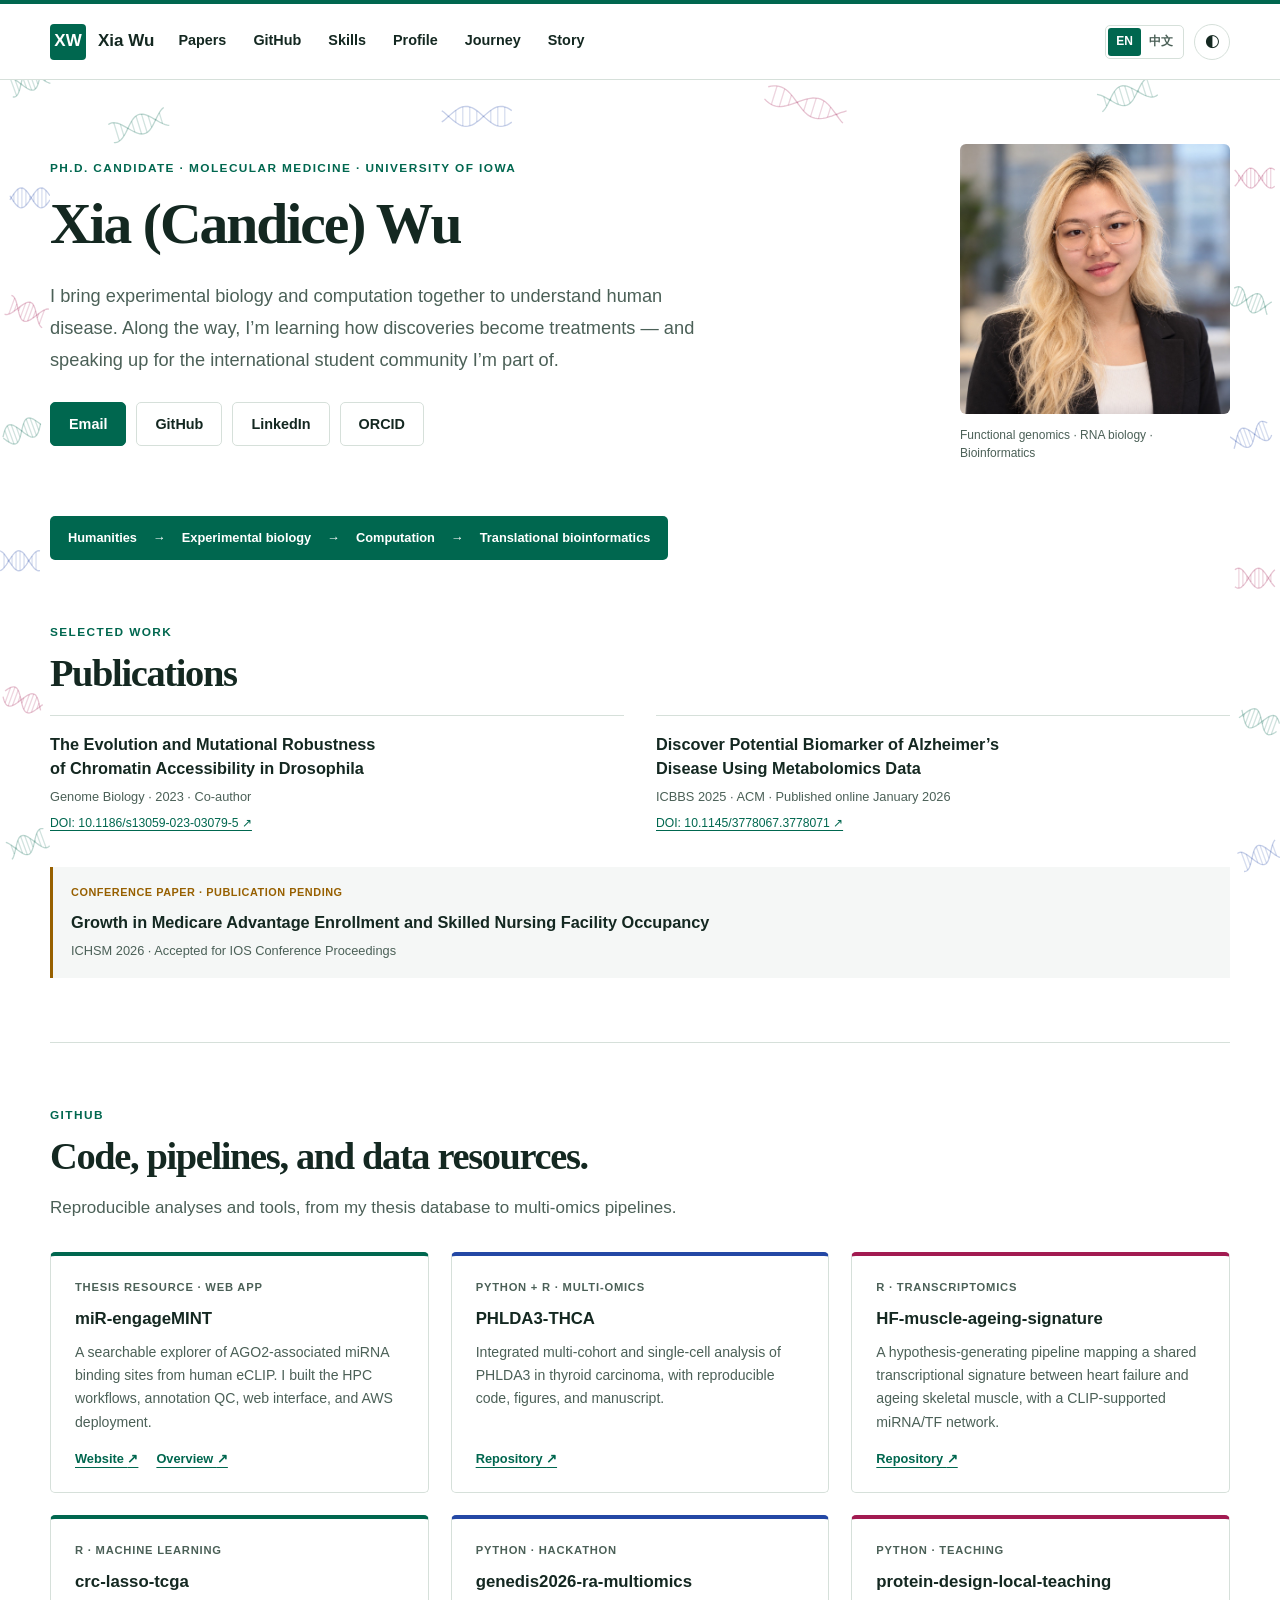
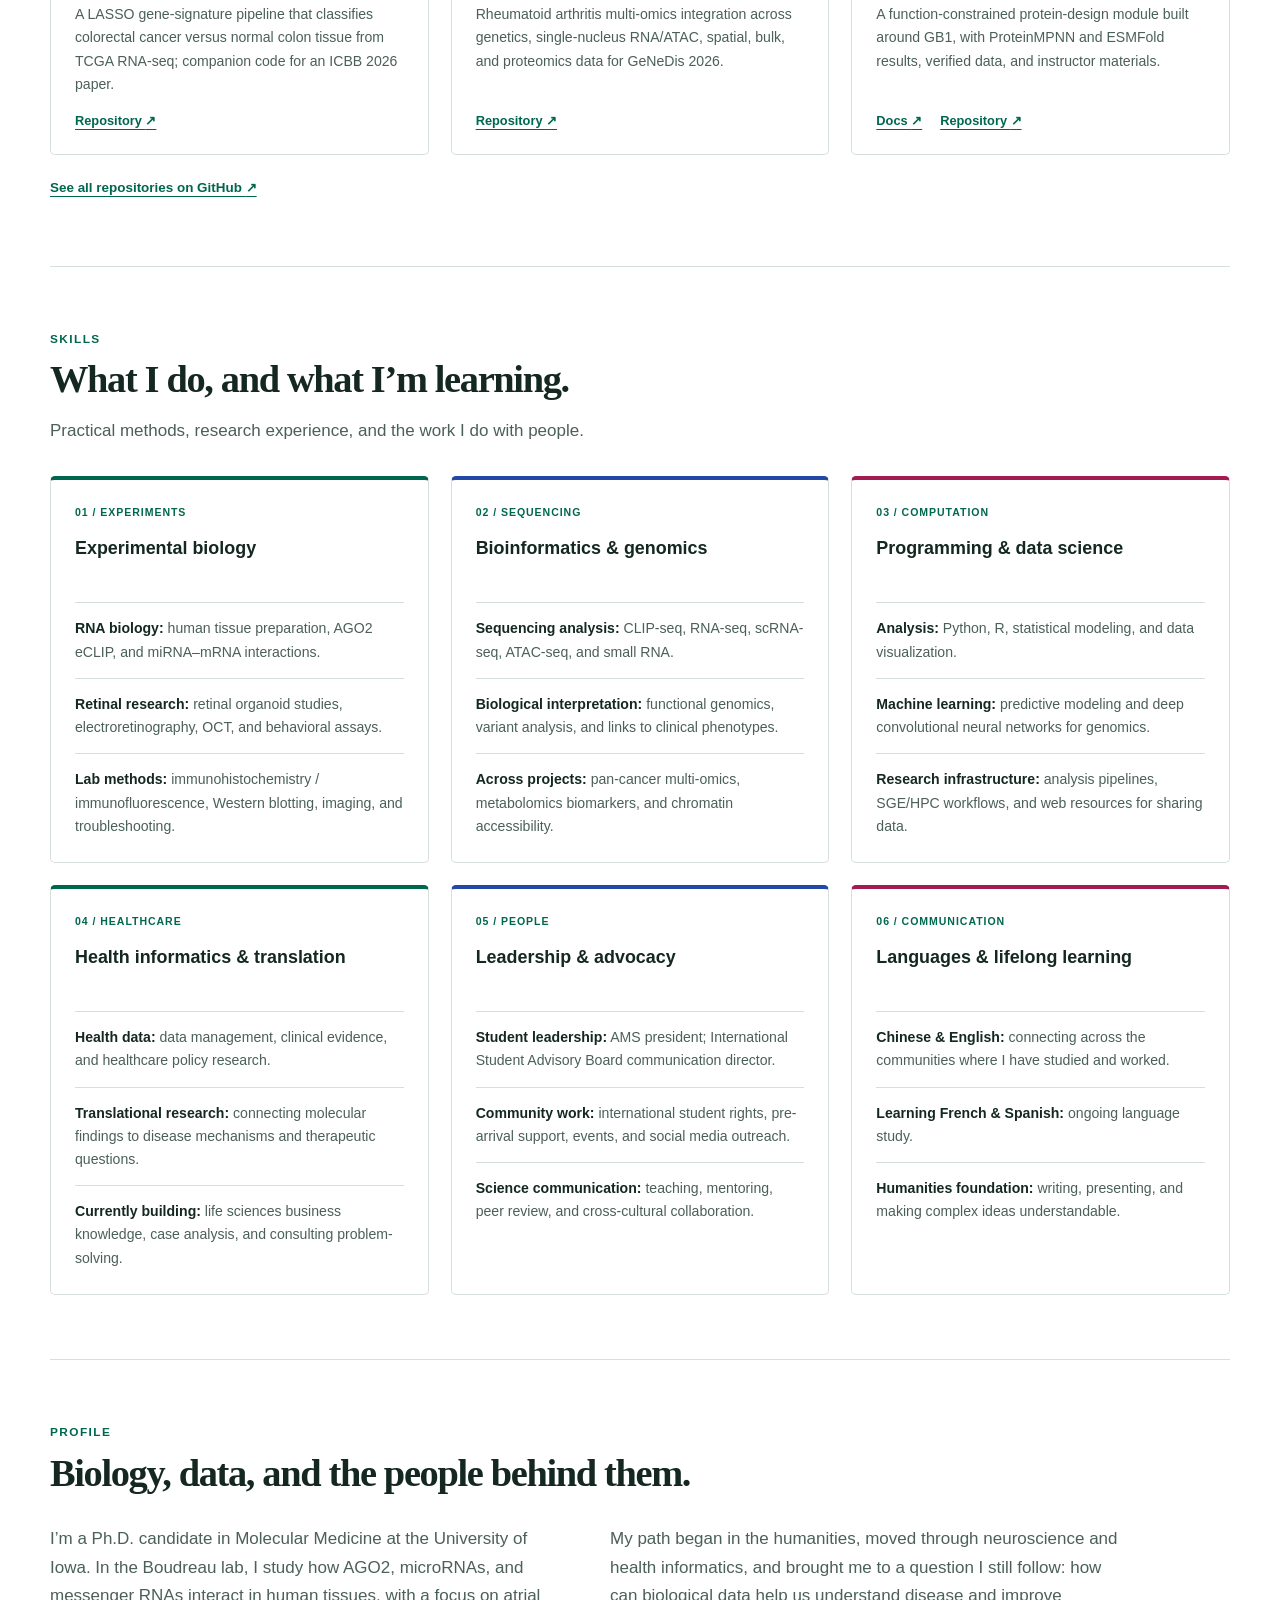
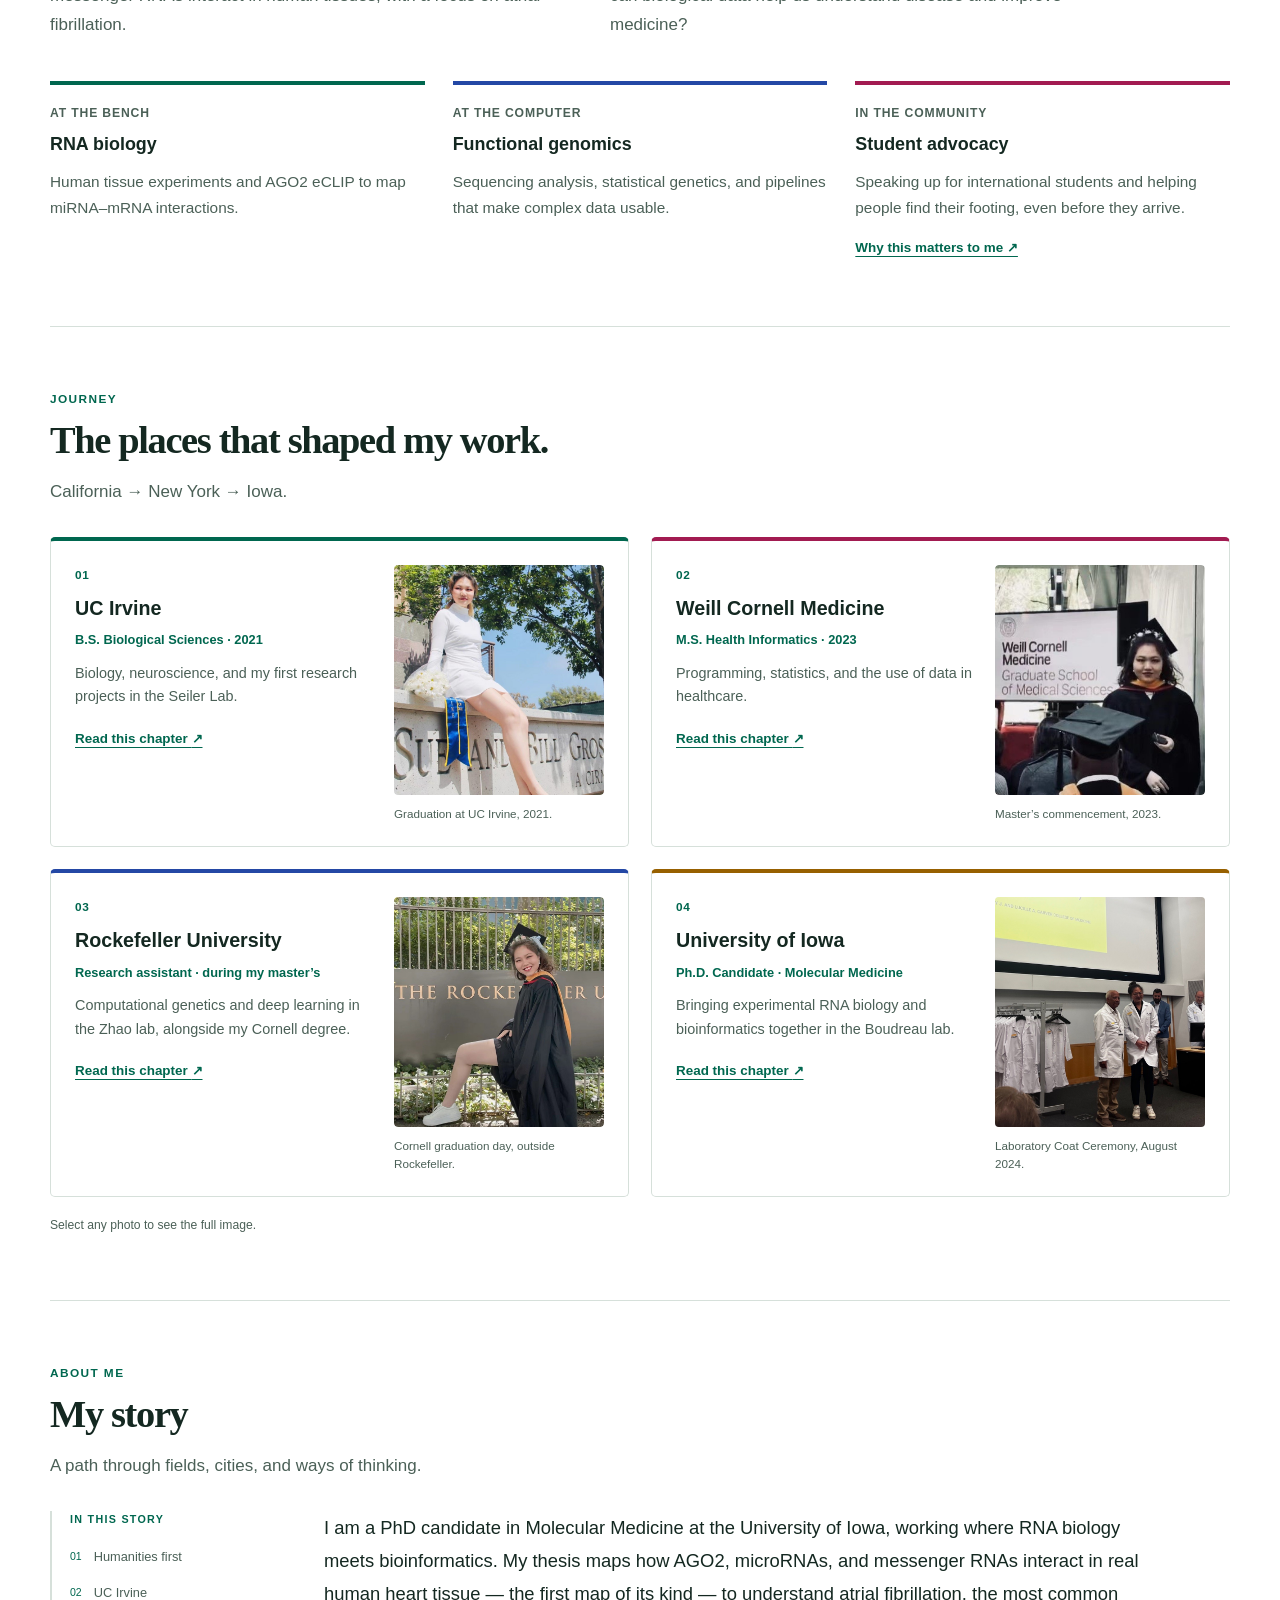
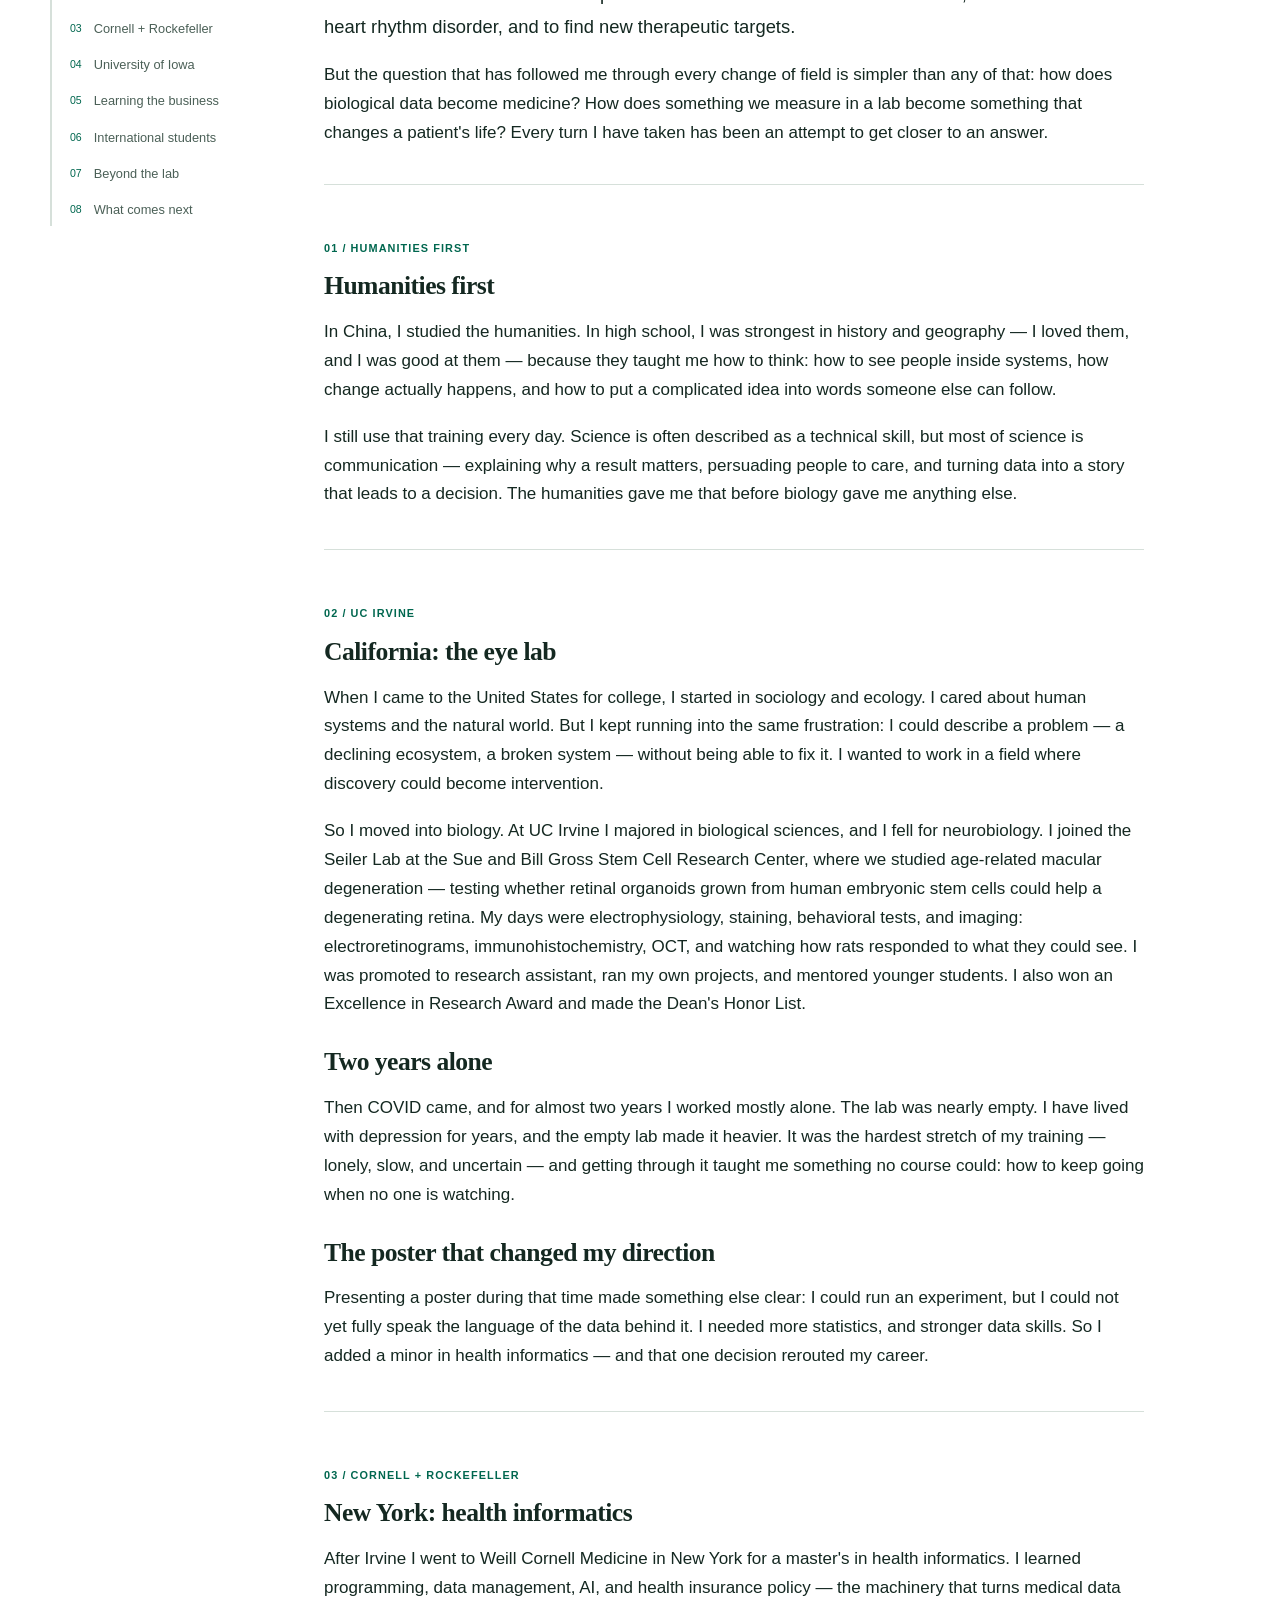
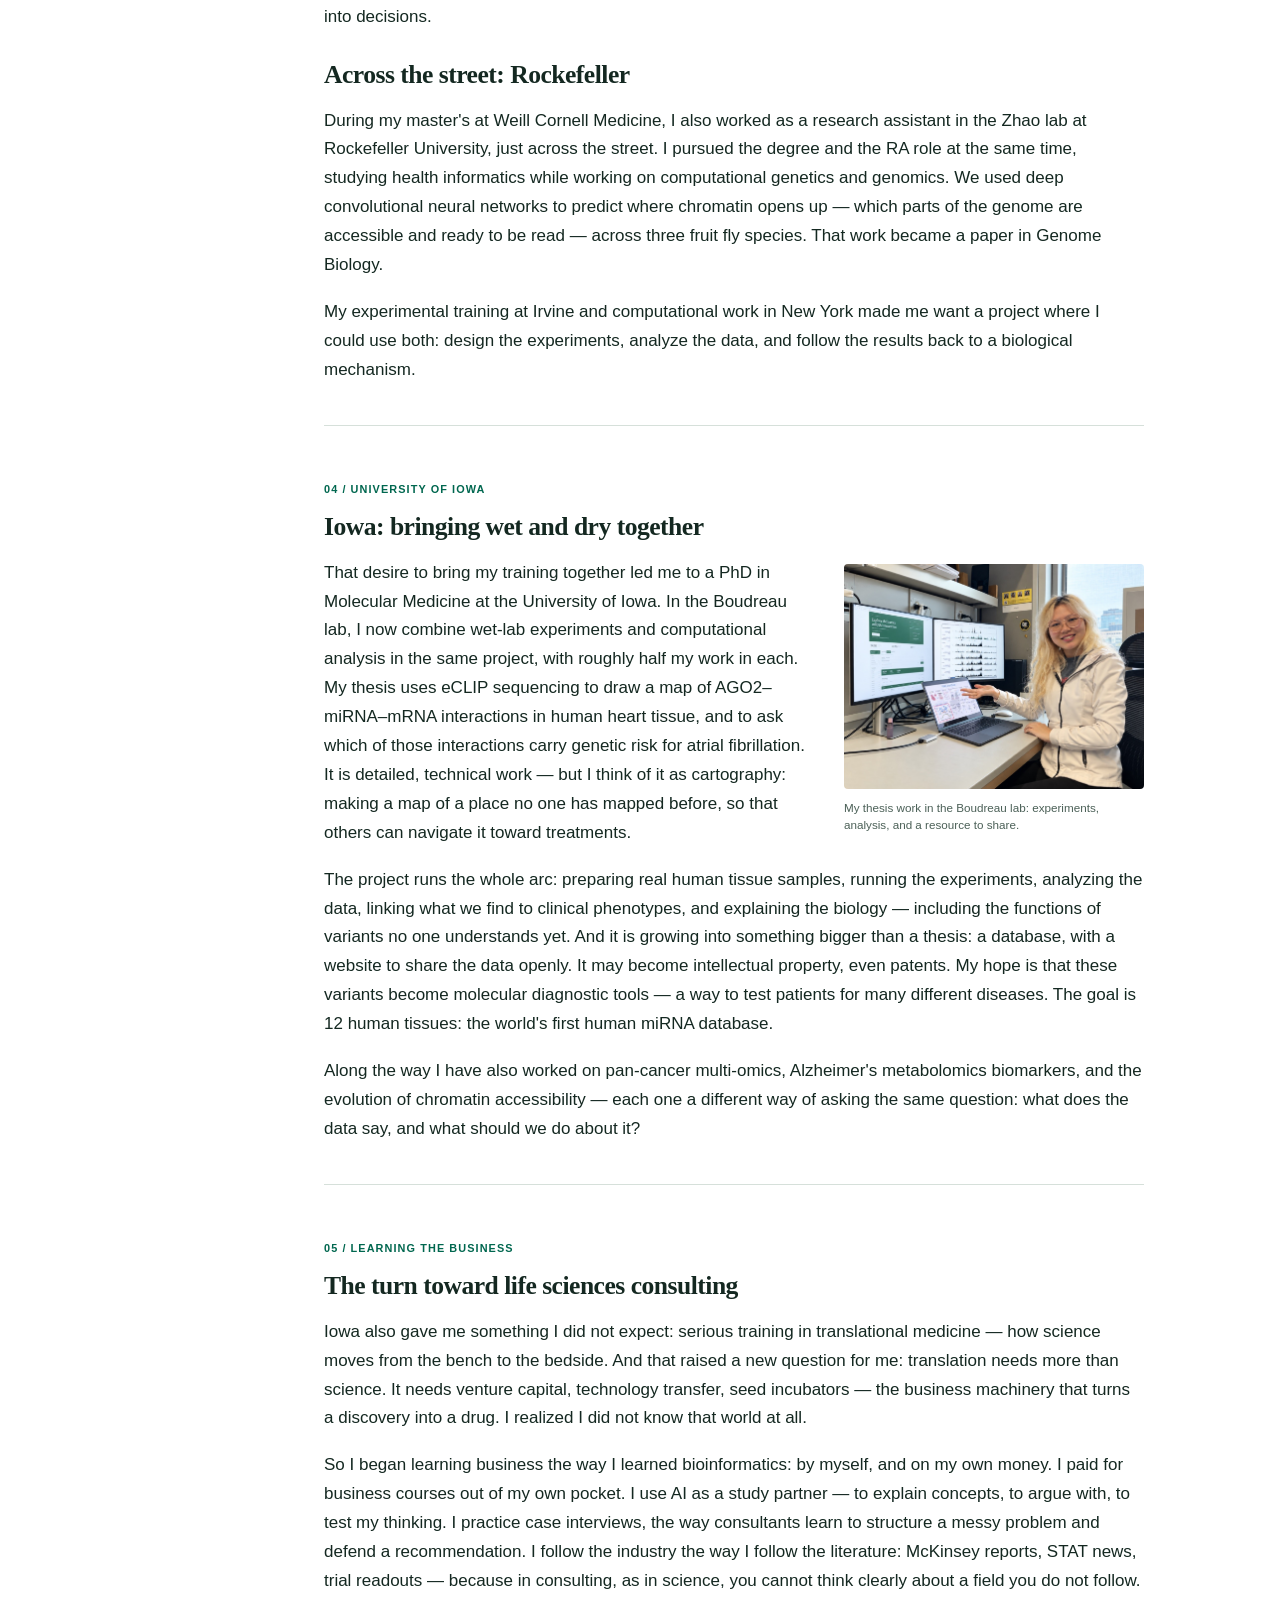
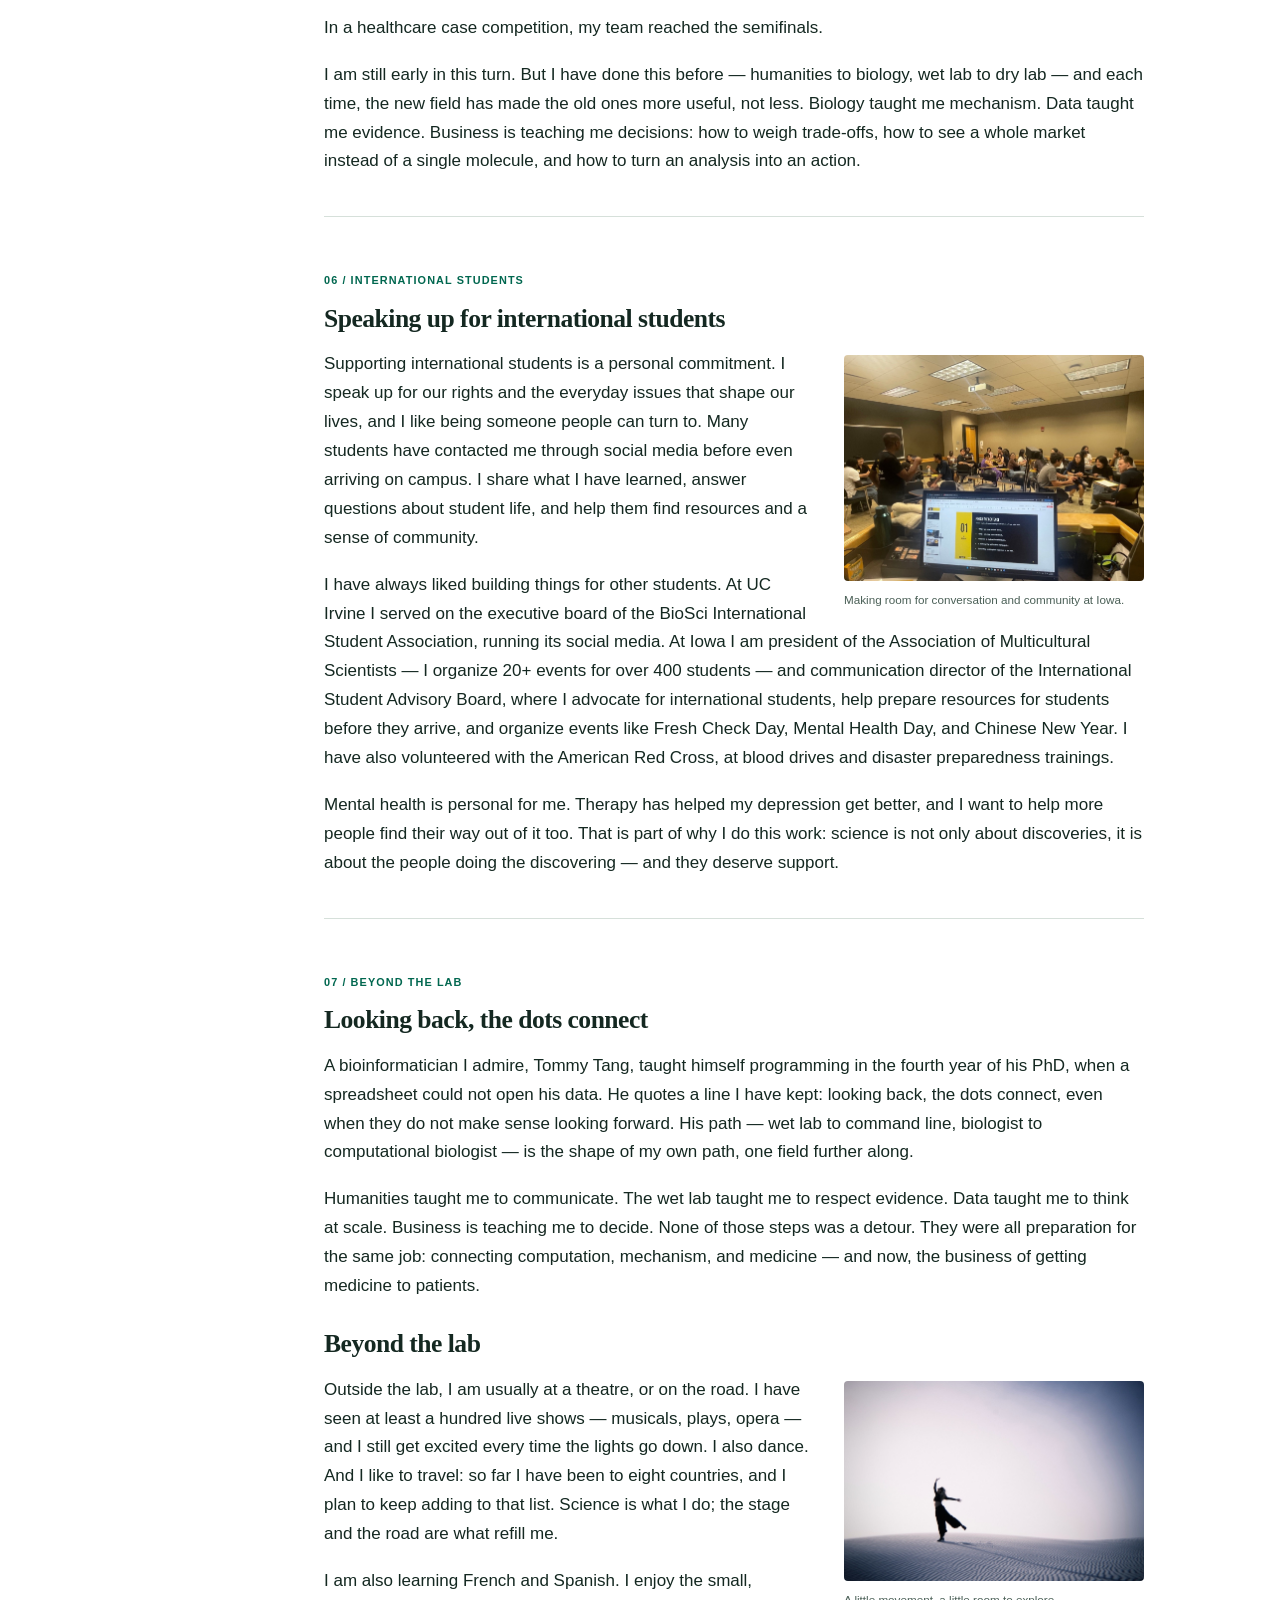
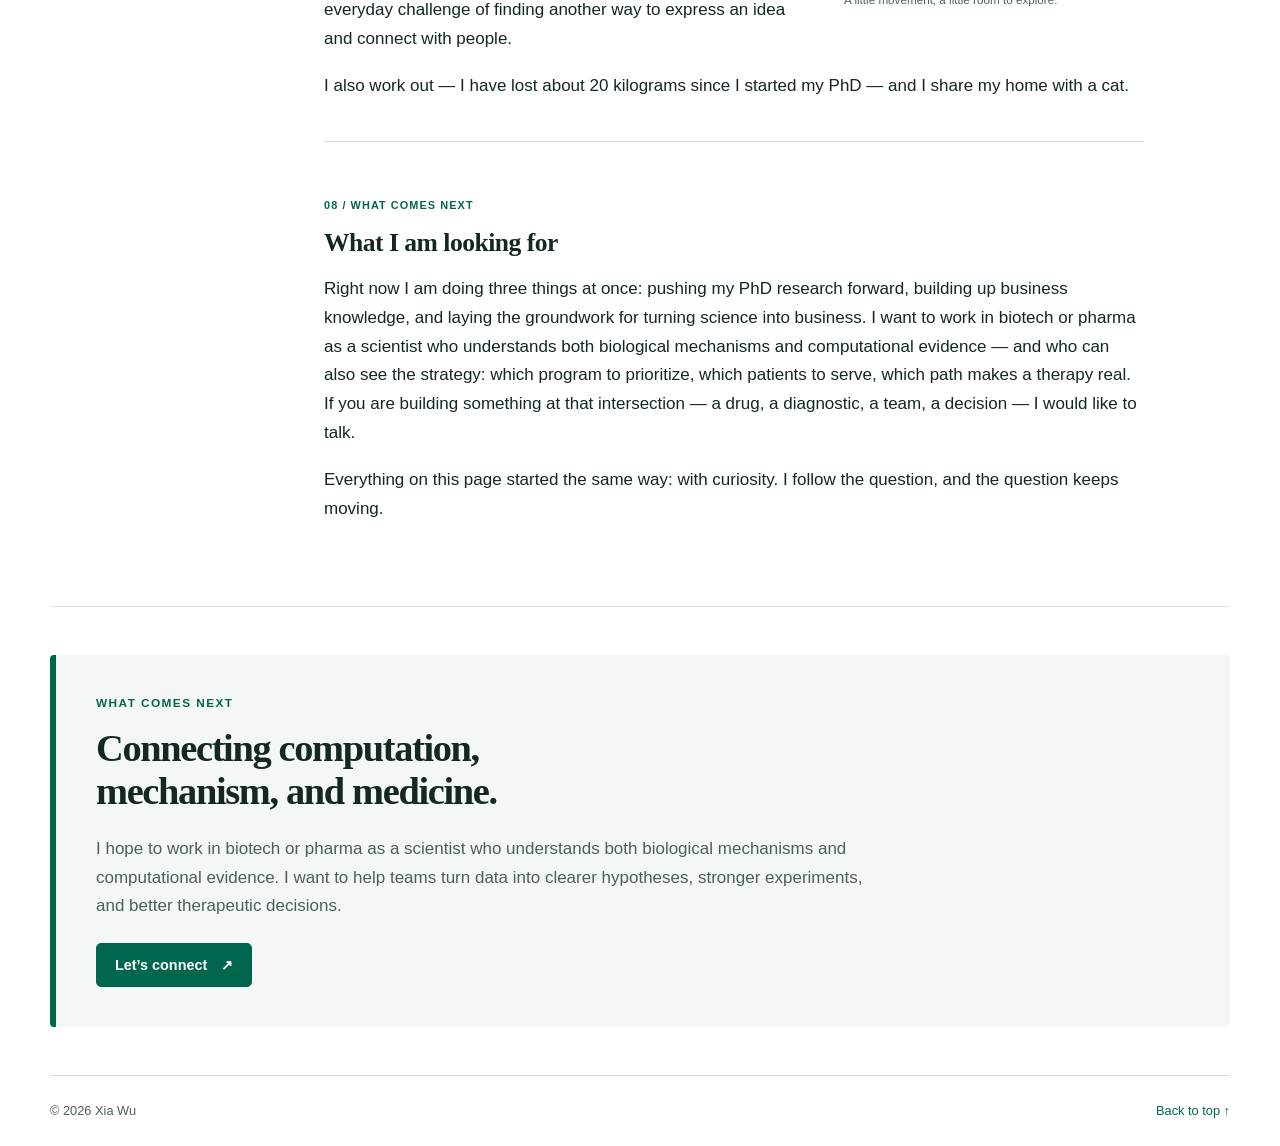
==== index.html @ 0300bf04 "Put papers, GitHub projects, and skills before the personal story Move Publications and Skills above" ====
<!doctype html>
<html lang="en">
  <head>
    <meta charset="utf-8" />
    <meta name="viewport" content="width=device-width, initial-scale=1" />
    <meta
      name="description"
      content="Xia (Candice) Wu is a Ph.D. candidate in Molecular Medicine studying RNA biology, functional genomics, and computational mechanisms of cardiovascular disease — and learning life sciences consulting."
    />
    <title>Xia Wu | RNA Biology, Functional Genomics & Bioinformatics</title>
    <link rel="icon" href="assets/favicon.svg" type="image/svg+xml" />
    <link rel="canonical" href="https://candicewu0515.github.io/" />
    <link rel="alternate" hreflang="en" href="https://candicewu0515.github.io/" />
    <link rel="alternate" hreflang="zh-CN" href="https://candicewu0515.github.io/zh.html" />
    <link rel="alternate" hreflang="x-default" href="https://candicewu0515.github.io/" />
    <script src="language.js?v=20261028-lang"></script>
    <link rel="stylesheet" href="styles.css?v=20261030-order" />
  </head>
  <body>
    <canvas id="dna-field" aria-hidden="true"></canvas>
    <a class="skip-link" href="#home">Skip to content</a>
    <header class="site-header">
      <a class="brand" href="#home" aria-label="Xia Wu home">
        <span class="brand-mark">XW</span>
        <span>Xia Wu</span>
      </a>
      <nav aria-label="Primary navigation">
        <a href="#publications">Papers</a>
        <a href="#github">GitHub</a>
        <a href="#skills">Skills</a>
        <a href="#profile">Profile</a>
        <a href="#journey">Journey</a>
        <a href="#story">Story</a>
      </nav>
      <div class="header-controls">
        <div class="language-switch" role="group" aria-label="Language / 语言">
          <a href="index.html?lang=en" lang="en" hreflang="en" data-language="en" aria-current="page">EN</a>
          <a href="zh.html?lang=zh" lang="zh-CN" hreflang="zh-CN" data-language="zh">中文</a>
        </div>
        <button class="icon-button" id="theme-toggle" type="button" aria-label="Toggle color theme" title="Toggle theme">
          ◐
        </button>
      </div>
    </header>
    <main id="home">
      <section class="hero">
        <div class="hero-copy">
          <p class="eyebrow">Ph.D. Candidate · Molecular Medicine · University of Iowa</p>
          <h1>Xia (Candice) Wu</h1>
          <p class="hero-lede">
            I bring experimental biology and computation together to understand human disease.
            Along the way, I’m learning how discoveries become treatments — and speaking up
            for the international student community I’m part of.
          </p>
          <div class="hero-actions" aria-label="Profile links">
            <a class="button primary" href="mailto:xwu76@uiowa.edu">Email</a>
            <a class="button" href="https://github.com/candicewu0515" target="_blank" rel="noreferrer">GitHub</a>
            <a class="button" href="https://www.linkedin.com/in/candicewu2355" target="_blank" rel="noreferrer">LinkedIn</a>
            <a class="button" href="https://orcid.org/0009-0006-9852-812X" target="_blank" rel="noreferrer">ORCID</a>
          </div>
        </div>

        <figure class="portrait-wrap">
          <img src="assets/xia-wu-portrait.jpg" alt="Portrait of Xia Wu" width="1206" height="1206" fetchpriority="high" decoding="async" />
          <figcaption>
            <span>Functional genomics · RNA biology · Bioinformatics</span>
          </figcaption>
        </figure>
      </section>
      <div class="path-strip" aria-label="My path"><span>Humanities</span><b aria-hidden="true">→</b><span>Experimental biology</span><b aria-hidden="true">→</b><span>Computation</span><b aria-hidden="true">→</b><span>Translational bioinformatics</span></div>
      <section class="section publications" id="publications" aria-labelledby="publications-heading">
        <div class="section-heading">
          <p class="eyebrow">Selected work</p>
          <h2 id="publications-heading">Publications</h2>
        </div>
        <div class="publication-list">
          <article>
            <h3><a href="https://doi.org/10.1186/s13059-023-03079-5" target="_blank" rel="noopener">The Evolution and Mutational Robustness of Chromatin Accessibility in Drosophila</a></h3>
            <p>Genome Biology · 2023 · Co-author</p>
            <a class="publication-doi" href="https://doi.org/10.1186/s13059-023-03079-5" target="_blank" rel="noopener">DOI: 10.1186/s13059-023-03079-5 ↗</a>
          </article>
          <article>
            <h3><a href="https://doi.org/10.1145/3778067.3778071" target="_blank" rel="noopener">Discover Potential Biomarker of Alzheimer’s Disease Using Metabolomics Data</a></h3>
            <p>ICBBS 2025 · ACM · Published online January 2026</p>
            <a class="publication-doi" href="https://doi.org/10.1145/3778067.3778071" target="_blank" rel="noopener">DOI: 10.1145/3778067.3778071 ↗</a>
          </article>
        </div>
        <div class="forthcoming-publication">
          <p class="publication-status">Conference paper · publication pending</p>
          <h3>Growth in Medicare Advantage Enrollment and Skilled Nursing Facility Occupancy</h3>
          <p>ICHSM 2026 · Accepted for IOS Conference Proceedings</p>
        </div>
      </section>
      <section class="section code-section" id="github" aria-labelledby="github-heading">
        <div class="section-heading"><p class="eyebrow">GitHub</p><h2 id="github-heading">Code, pipelines, and data resources.</h2><p>Reproducible analyses and tools, from my thesis database to multi-omics pipelines.</p></div>
        <div class="code-grid">
<article><p class="code-meta">Thesis resource · Web app</p><h3><a href="https://mir-engagemint.io/" target="_blank" rel="noopener">miR-engageMINT</a></h3><p>A searchable explorer of AGO2-associated miRNA binding sites from human eCLIP. I built the HPC workflows, annotation QC, web interface, and AWS deployment.</p><div class="code-links"><a href="https://mir-engagemint.io/" target="_blank" rel="noopener">Website <span aria-hidden="true">↗</span></a><a href="https://github.com/candicewu0515/miR-engageMINT" target="_blank" rel="noopener">Overview <span aria-hidden="true">↗</span></a></div></article>
<article><p class="code-meta">Python + R · Multi-omics</p><h3><a href="https://github.com/candicewu0515/PHLDA3-THCA" target="_blank" rel="noopener">PHLDA3-THCA</a></h3><p>Integrated multi-cohort and single-cell analysis of PHLDA3 in thyroid carcinoma, with reproducible code, figures, and manuscript.</p><div class="code-links"><a href="https://github.com/candicewu0515/PHLDA3-THCA" target="_blank" rel="noopener">Repository <span aria-hidden="true">↗</span></a></div></article>
<article><p class="code-meta">R · Transcriptomics</p><h3><a href="https://github.com/candicewu0515/HF-muscle-ageing-signature" target="_blank" rel="noopener">HF-muscle-ageing-signature</a></h3><p>A hypothesis-generating pipeline mapping a shared transcriptional signature between heart failure and ageing skeletal muscle, with a CLIP-supported miRNA/TF network.</p><div class="code-links"><a href="https://github.com/candicewu0515/HF-muscle-ageing-signature" target="_blank" rel="noopener">Repository <span aria-hidden="true">↗</span></a></div></article>
<article><p class="code-meta">R · Machine learning</p><h3><a href="https://github.com/candicewu0515/crc-lasso-tcga" target="_blank" rel="noopener">crc-lasso-tcga</a></h3><p>A LASSO gene-signature pipeline that classifies colorectal cancer versus normal colon tissue from TCGA RNA-seq; companion code for an ICBB 2026 paper.</p><div class="code-links"><a href="https://github.com/candicewu0515/crc-lasso-tcga" target="_blank" rel="noopener">Repository <span aria-hidden="true">↗</span></a></div></article>
<article><p class="code-meta">Python · Hackathon</p><h3><a href="https://github.com/candicewu0515/genedis2026-ra-multiomics" target="_blank" rel="noopener">genedis2026-ra-multiomics</a></h3><p>Rheumatoid arthritis multi-omics integration across genetics, single-nucleus RNA/ATAC, spatial, bulk, and proteomics data for GeNeDis 2026.</p><div class="code-links"><a href="https://github.com/candicewu0515/genedis2026-ra-multiomics" target="_blank" rel="noopener">Repository <span aria-hidden="true">↗</span></a></div></article>
<article><p class="code-meta">Python · Teaching</p><h3><a href="https://candicewu0515.github.io/protein-design-local-teaching/" target="_blank" rel="noopener">protein-design-local-teaching</a></h3><p>A function-constrained protein-design module built around GB1, with ProteinMPNN and ESMFold results, verified data, and instructor materials.</p><div class="code-links"><a href="https://candicewu0515.github.io/protein-design-local-teaching/" target="_blank" rel="noopener">Docs <span aria-hidden="true">↗</span></a><a href="https://github.com/candicewu0515/protein-design-local-teaching" target="_blank" rel="noopener">Repository <span aria-hidden="true">↗</span></a></div></article></div>
        <a class="text-link code-all" href="https://github.com/candicewu0515" target="_blank" rel="noopener">See all repositories on GitHub <span aria-hidden="true">↗</span></a>
      </section>
      <section class="section work-section" id="skills">
        <div class="section-heading"><p class="eyebrow">Skills</p><h2>What I do, and what I’m learning.</h2><p>Practical methods, research experience, and the work I do with people.</p></div>
        <div class="work-grid">
<article><span class="skill-number">01 / EXPERIMENTS</span><h3>Experimental biology</h3><ul>
<li><strong>RNA biology:</strong> human tissue preparation, AGO2 eCLIP, and miRNA–mRNA interactions.</li>
<li><strong>Retinal research:</strong> retinal organoid studies, electroretinography, OCT, and behavioral assays.</li>
<li><strong>Lab methods:</strong> immunohistochemistry / immunofluorescence, Western blotting, imaging, and troubleshooting.</li>
</ul></article>
<article><span class="skill-number">02 / SEQUENCING</span><h3>Bioinformatics &amp; genomics</h3><ul>
<li><strong>Sequencing analysis:</strong> CLIP-seq, RNA-seq, scRNA-seq, ATAC-seq, and small RNA.</li>
<li><strong>Biological interpretation:</strong> functional genomics, variant analysis, and links to clinical phenotypes.</li>
<li><strong>Across projects:</strong> pan-cancer multi-omics, metabolomics biomarkers, and chromatin accessibility.</li>
</ul></article>
<article><span class="skill-number">03 / COMPUTATION</span><h3>Programming &amp; data science</h3><ul>
<li><strong>Analysis:</strong> Python, R, statistical modeling, and data visualization.</li>
<li><strong>Machine learning:</strong> predictive modeling and deep convolutional neural networks for genomics.</li>
<li><strong>Research infrastructure:</strong> analysis pipelines, SGE/HPC workflows, and web resources for sharing data.</li>
</ul></article>
<article><span class="skill-number">04 / HEALTHCARE</span><h3>Health informatics &amp; translation</h3><ul>
<li><strong>Health data:</strong> data management, clinical evidence, and healthcare policy research.</li>
<li><strong>Translational research:</strong> connecting molecular findings to disease mechanisms and therapeutic questions.</li>
<li><strong>Currently building:</strong> life sciences business knowledge, case analysis, and consulting problem-solving.</li>
</ul></article>
<article><span class="skill-number">05 / PEOPLE</span><h3>Leadership &amp; advocacy</h3><ul>
<li><strong>Student leadership:</strong> AMS president; International Student Advisory Board communication director.</li>
<li><strong>Community work:</strong> international student rights, pre-arrival support, events, and social media outreach.</li>
<li><strong>Science communication:</strong> teaching, mentoring, peer review, and cross-cultural collaboration.</li>
</ul></article>
<article><span class="skill-number">06 / COMMUNICATION</span><h3>Languages &amp; lifelong learning</h3><ul>
<li><strong>Chinese &amp; English:</strong> connecting across the communities where I have studied and worked.</li>
<li><strong>Learning French &amp; Spanish:</strong> ongoing language study.</li>
<li><strong>Humanities foundation:</strong> writing, presenting, and making complex ideas understandable.</li>
</ul></article></div>
      </section>
      <section class="section" id="profile">
        <div class="section-heading"><p class="eyebrow">Profile</p><h2>Biology, data, and the people behind them.</h2></div>
        <div class="profile-intro"><p>I’m a Ph.D. candidate in Molecular Medicine at the University of Iowa. In the Boudreau lab, I study how AGO2, microRNAs, and messenger RNAs interact in human tissues, with a focus on atrial fibrillation.</p><p>My path began in the humanities, moved through neuroscience and health informatics, and brought me to a question I still follow: how can biological data help us understand disease and improve medicine?</p></div>
        <div class="research-grid">
          <article><p class="panel-kicker">At the bench</p><h3>RNA biology</h3><p>Human tissue experiments and AGO2 eCLIP to map miRNA–mRNA interactions.</p></article>
          <article><p class="panel-kicker">At the computer</p><h3>Functional genomics</h3><p>Sequencing analysis, statistical genetics, and pipelines that make complex data usable.</p></article>
          <article><p class="panel-kicker">In the community</p><h3>Student advocacy</h3><p>Speaking up for international students and helping people find their footing, even before they arrive.</p><a class="text-link" href="#story-community">Why this matters to me ↗</a></article>
        </div>
      </section>
      <section class="section" id="journey">
        <div class="section-heading"><p class="eyebrow">Journey</p><h2>The places that shaped my work.</h2><p>California → New York → Iowa.</p></div>
        <ol class="school-grid"><li><div class="school-copy"><span class="school-number">01</span><h3>UC Irvine</h3><p class="school-degree">B.S. Biological Sciences · 2021</p><p>Biology, neuroscience, and my first research projects in the Seiler Lab.</p><a class="text-link" href="#story-uci">Read this chapter <span aria-hidden="true">↗</span></a></div><figure class="school-photo school-photo--uci">
              <a class="photo-link" href="assets/uci-grad-gross.jpg" target="_blank" rel="noopener" aria-label="Open full photo: Xia Wu at Sue and Bill Gross Hall, UC Irvine"><img src="assets/uci-grad-gross.jpg" alt="Xia Wu at Sue and Bill Gross Hall, UC Irvine" width="1206" height="818" loading="lazy" decoding="async" /></a>
              <figcaption>Graduation at UC Irvine, 2021.</figcaption>
            </figure></li>
<li><div class="school-copy"><span class="school-number">02</span><h3>Weill Cornell Medicine</h3><p class="school-degree">M.S. Health Informatics · 2023</p><p>Programming, statistics, and the use of data in healthcare.</p><a class="text-link" href="#story-new-york">Read this chapter <span aria-hidden="true">↗</span></a></div><figure class="school-photo school-photo--cornell">
              <a class="photo-link" href="assets/cornell-grad-ceremony.jpg" target="_blank" rel="noopener" aria-label="Open full photo: Xia Wu at the Weill Cornell Medicine commencement"><img src="assets/cornell-grad-ceremony.jpg" alt="Xia Wu at the Weill Cornell Medicine commencement" width="348" height="604" loading="lazy" decoding="async" /></a>
              <figcaption>Master’s commencement, 2023.</figcaption>
            </figure></li>
<li><div class="school-copy"><span class="school-number">03</span><h3>Rockefeller University</h3><p class="school-degree">Research assistant · during my master’s</p><p>Computational genetics and deep learning in the Zhao lab, alongside my Cornell degree.</p><a class="text-link" href="#story-new-york">Read this chapter <span aria-hidden="true">↗</span></a></div><figure class="school-photo school-photo--rockefeller">
              <a class="photo-link" href="assets/cornell-grad-rockefeller.jpg" target="_blank" rel="noopener" aria-label="Open full photo: Xia Wu in her Cornell graduation gown outside Rockefeller University"><img src="assets/cornell-grad-rockefeller.jpg" alt="Xia Wu in her Cornell graduation gown outside Rockefeller University" width="1206" height="904" loading="lazy" decoding="async" /></a>
              <figcaption>Cornell graduation day, outside Rockefeller.</figcaption>
            </figure></li>
<li><div class="school-copy"><span class="school-number">04</span><h3>University of Iowa</h3><p class="school-degree">Ph.D. Candidate · Molecular Medicine</p><p>Bringing experimental RNA biology and bioinformatics together in the Boudreau lab.</p><a class="text-link" href="#story-iowa">Read this chapter <span aria-hidden="true">↗</span></a></div><figure class="school-photo school-photo--iowa">
              <a class="photo-link" href="assets/white-coat.jpg" target="_blank" rel="noopener" aria-label="Open full photo: Xia Wu at the University of Iowa Laboratory Coat Ceremony"><img src="assets/white-coat.jpg" alt="Xia Wu at the University of Iowa Laboratory Coat Ceremony" width="1206" height="1608" loading="lazy" decoding="async" /></a>
              <figcaption>Laboratory Coat Ceremony, August 2024.</figcaption>
            </figure></li></ol>
        <p class="photo-hint">Select any photo to see the full image.</p>
      </section>
      <section class="section story-section" id="story">
        <div class="section-heading"><p class="eyebrow">About me</p><h2>My story</h2><p>A path through fields, cities, and ways of thinking.</p></div>
        <div class="story-layout">
          <aside class="story-index"><nav aria-label="Story chapters"><p class="eyebrow">In this story</p><a href="#story-roots"><span>01</span>Humanities first</a>
<a href="#story-uci"><span>02</span>UC Irvine</a>
<a href="#story-new-york"><span>03</span>Cornell + Rockefeller</a>
<a href="#story-iowa"><span>04</span>University of Iowa</a>
<a href="#story-consulting"><span>05</span>Learning the business</a>
<a href="#story-community"><span>06</span>International students</a>
<a href="#story-life"><span>07</span>Beyond the lab</a>
<a href="#story-next"><span>08</span>What comes next</a></nav></aside>
          <div class="story-body"><div class="story-opening">
          <p>
            I am a PhD candidate in Molecular Medicine at the University of Iowa, working where
            RNA biology meets bioinformatics. My thesis maps how AGO2, microRNAs, and messenger
            RNAs interact in real human heart tissue — the first map of its kind — to understand
            atrial fibrillation, the most common heart rhythm disorder, and to find new
            therapeutic targets.
          </p>
          <p>
            But the question that has followed me through every change of field is simpler than
            any of that: how does biological data become medicine? How does something we measure
            in a lab become something that changes a patient's life? Every turn I have taken has
            been an attempt to get closer to an answer.
          </p>
          </div><article class="story-chapter" id="story-roots"><p class="chapter-label">01 / Humanities first</p><h3>Humanities first</h3>
          <p>
            In China, I studied the humanities. In high school, I was strongest in history and
            geography — I loved them, and I was good at them — because they taught me how to
            think: how to see people inside systems, how change actually happens, and how to put
            a complicated idea into words someone else can follow.
          </p>
          <p>
            I still use that training every day. Science is often described as a technical skill,
            but most of science is communication — explaining why a result matters, persuading
            people to care, and turning data into a story that leads to a decision. The humanities
            gave me that before biology gave me anything else.
          </p>
          </article>
<article class="story-chapter" id="story-uci"><p class="chapter-label">02 / UC Irvine</p><h3>California: the eye lab</h3>
          <p>
            When I came to the United States for college, I started in sociology and ecology. I
            cared about human systems and the natural world. But I kept running into the same
            frustration: I could describe a problem — a declining ecosystem, a broken system —
            without being able to fix it. I wanted to work in a field where discovery could become
            intervention.
          </p>
          <p>
            So I moved into biology. At UC Irvine I majored in biological sciences, and I fell
            for neurobiology. I joined the Seiler Lab at the Sue and Bill Gross Stem Cell Research
            Center, where we studied age-related macular degeneration — testing whether retinal
            organoids grown from human embryonic stem cells could help a degenerating retina. My
            days were electrophysiology, staining, behavioral tests, and imaging:
            electroretinograms, immunohistochemistry, OCT, and watching how rats responded to
            what they could see. I was promoted to research assistant, ran my own projects, and
            mentored younger students. I also won an Excellence in Research Award and made the
            Dean's Honor List.
          </p>
          <h3>Two years alone</h3>
          <p>
            Then COVID came, and for almost two years I worked mostly alone. The lab was nearly
            empty. I have lived with depression for years, and the empty lab made it heavier. It
            was the hardest stretch of my training — lonely, slow, and uncertain — and getting
            through it taught me something no course could: how to keep going when no one is
            watching.
          </p>
          <h3>The poster that changed my direction</h3>
          <p>
            Presenting a poster during that time made something else clear: I could run an
            experiment, but I could not yet fully speak the language of the data behind it. I
            needed more statistics, and stronger data skills. So I added a minor in health
            informatics — and that one decision rerouted my career.
          </p>
          </article>
<article class="story-chapter" id="story-new-york"><p class="chapter-label">03 / Cornell + Rockefeller</p><h3>New York: health informatics</h3>
          <p>
            After Irvine I went to Weill Cornell Medicine in New York for a master's in health
            informatics. I learned programming, data management, AI, and health insurance policy
            — the machinery that turns medical data into decisions.
          </p>
          <h3>Across the street: Rockefeller</h3>
          <p>
            During my master's at Weill Cornell Medicine, I also worked as a research assistant
            in the Zhao lab at Rockefeller University, just across the street. I pursued the
            degree and the RA role at the same time, studying health informatics while working
            on computational genetics and genomics. We used deep
            convolutional neural networks to predict where chromatin opens up — which parts of the
            genome are accessible and ready to be read — across three fruit fly species. That work
            became a paper in Genome Biology.
          </p>
          <p>
            My experimental training at Irvine and computational work in New York made me want
            a project where I could use both: design the experiments, analyze the data, and
            follow the results back to a biological mechanism.
          </p>
          </article>
<article class="story-chapter" id="story-iowa"><p class="chapter-label">04 / University of Iowa</p><h3>Iowa: bringing wet and dry together</h3>
<figure class="story-photo">
              <a class="photo-link" href="assets/lab-mirna.jpg" target="_blank" rel="noopener" aria-label="Open full photo: Xia Wu at her lab desk with the human miRNA interactome on screen"><img src="assets/lab-mirna.jpg" alt="Xia Wu at her lab desk with the human miRNA interactome on screen" width="1206" height="905" loading="lazy" decoding="async" /></a>
              <figcaption>My thesis work in the Boudreau lab: experiments, analysis, and a resource to share.</figcaption>
            </figure>
          <p>
            That desire to bring my training together led me to a PhD in Molecular Medicine at
            the University of Iowa. In the Boudreau lab, I now combine wet-lab experiments
            and computational analysis in the same project, with roughly half my work in each. My thesis uses eCLIP
            sequencing to draw a map of AGO2–miRNA–mRNA interactions in human heart tissue, and to
            ask which of those interactions carry genetic risk for atrial fibrillation. It is
            detailed, technical work — but I think of it as cartography: making a map of a place
            no one has mapped before, so that others can navigate it toward treatments.
          </p>
          <p>
            The project runs the whole arc: preparing real human tissue samples, running the
            experiments, analyzing the data, linking what we find to clinical phenotypes, and
            explaining the biology — including the functions of variants no one understands yet.
            And it is growing into something bigger than a thesis: a database, with a website to
            share the data openly. It may become intellectual property, even patents. My hope is
            that these variants become molecular diagnostic tools — a way to test patients for
            many different diseases. The goal is 12 human tissues: the world's first human miRNA
            database.
          </p>
          <p>
            Along the way I have also worked on pan-cancer multi-omics, Alzheimer's metabolomics
            biomarkers, and the evolution of chromatin accessibility — each one a different way of
            asking the same question: what does the data say, and what should we do about it?
          </p>
          </article>
<article class="story-chapter" id="story-consulting"><p class="chapter-label">05 / Learning the business</p><h3>The turn toward life sciences consulting</h3>
          <p>
            Iowa also gave me something I did not expect: serious training in translational
            medicine — how science moves from the bench to the bedside. And that raised a new
            question for me: translation needs more than science. It needs venture capital,
            technology transfer, seed incubators — the business machinery that turns a discovery
            into a drug. I realized I did not know that world at all.
          </p>
          <p>
            So I began learning business the way I learned bioinformatics: by myself, and on my
            own money. I paid for business courses out of my own pocket. I use AI as a study
            partner — to explain concepts, to argue with, to test my thinking. I practice case
            interviews, the way consultants learn to structure a messy problem and defend a
            recommendation. I follow the industry the way I follow the literature: McKinsey
            reports, STAT news, trial readouts — because in consulting, as in science, you cannot
            think clearly about a field you do not follow.
          </p>
          <p>
            In a healthcare case competition, my team reached the semifinals.
          </p>
          <p>
            I am still early in this turn. But I have done this before — humanities to biology,
            wet lab to dry lab — and each time, the new field has made the old ones more useful,
            not less. Biology taught me mechanism. Data taught me evidence. Business is teaching
            me decisions: how to weigh trade-offs, how to see a whole market instead of a single
            molecule, and how to turn an analysis into an action.
          </p>
          </article>
<article class="story-chapter" id="story-community"><p class="chapter-label">06 / International students</p><h3>Speaking up for international students</h3>
<figure class="story-photo">
              <a class="photo-link" href="assets/ams-workshop.jpg" target="_blank" rel="noopener" aria-label="Open full photo: A student workshop at the University of Iowa"><img src="assets/ams-workshop.jpg" alt="A student workshop at the University of Iowa" width="1206" height="905" loading="lazy" decoding="async" /></a>
              <figcaption>Making room for conversation and community at Iowa.</figcaption>
            </figure>
          <p>
            Supporting international students is a personal commitment. I speak up for our
            rights and the everyday issues that shape our lives, and I like being someone
            people can turn to. Many students have contacted me through social media before
            even arriving on campus. I share what I have learned, answer questions about
            student life, and help them find resources and a sense of community.
          </p>
          <p>
            I have always liked building things for other students. At UC Irvine I served on the
            executive board of the BioSci International Student Association, running its social
            media. At Iowa I am president of the Association of Multicultural Scientists — I
            organize 20+ events for over 400 students — and communication director of the
            International Student Advisory Board, where I advocate for international students,
            help prepare resources for students before they arrive, and organize events like
            Fresh Check Day, Mental Health Day, and Chinese New Year. I have also volunteered
            with the American Red Cross, at blood drives and disaster preparedness trainings.
          </p>
          <p>
            Mental health is personal for me. Therapy has helped my depression get better, and I
            want to help more people find their way out of it too. That is part of why I do this
            work: science is not only about discoveries, it is about the people doing the
            discovering — and they deserve support.
          </p>
          </article>
<article class="story-chapter" id="story-life"><p class="chapter-label">07 / Beyond the lab</p><h3>Looking back, the dots connect</h3>
          <p>
            A bioinformatician I admire, Tommy Tang, taught himself programming in the fourth year
            of his PhD, when a spreadsheet could not open his data. He quotes a line I have kept:
            looking back, the dots connect, even when they do not make sense looking forward. His
            path — wet lab to command line, biologist to computational biologist — is the shape of
            my own path, one field further along.
          </p>
          <p>
            Humanities taught me to communicate. The wet lab taught me to respect evidence. Data
            taught me to think at scale. Business is teaching me to decide. None of those steps
            was a detour. They were all preparation for the same job: connecting computation,
            mechanism, and medicine — and now, the business of getting medicine to patients.
          </p>
          <h3>Beyond the lab</h3>
<figure class="story-photo">
              <a class="photo-link" href="assets/dance-dunes.jpg" target="_blank" rel="noopener" aria-label="Open full photo: A dancer silhouetted on sand dunes"><img src="assets/dance-dunes.jpg" alt="A dancer silhouetted on sand dunes" width="1206" height="804" loading="lazy" decoding="async" /></a>
              <figcaption>A little movement, a little room to explore.</figcaption>
            </figure>
          <p>
            Outside the lab, I am usually at a theatre, or on the road. I have seen at least a
            hundred live shows — musicals, plays, opera — and I still get excited every time the
            lights go down. I also dance. And I like to travel: so far I have been to eight
            countries, and I plan to keep adding to that list. Science is what I do; the stage
            and the road are what refill me.
          </p>
          <p>
            I am also learning French and Spanish. I enjoy the small, everyday challenge of
            finding another way to express an idea and connect with people.
          </p>
          <p>
            I also work out — I have lost about 20 kilograms since I started my PhD — and I
            share my home with a cat.
          </p>
          </article>
<article class="story-chapter" id="story-next"><p class="chapter-label">08 / What comes next</p><h3>What I am looking for</h3>
          <p>
            Right now I am doing three things at once: pushing my PhD research forward, building
            up business knowledge, and laying the groundwork for turning science into business. I
            want to work in biotech or pharma as a scientist who understands both biological
            mechanisms and computational evidence — and who can also see the strategy: which
            program to prioritize, which patients to serve, which path makes a therapy real. If
            you are building something at that intersection — a drug, a diagnostic, a team, a
            decision — I would like to talk.
          </p>
          <p>
            Everything on this page started the same way: with curiosity. I follow the question,
            and the question keeps moving.
          </p></article></div>
        </div>
      </section>
      <section class="section future-section" id="goal">
        <p class="eyebrow">What comes next</p><h2>Connecting computation, mechanism, and medicine.</h2>
        <p>I hope to work in biotech or pharma as a scientist who understands both biological mechanisms and computational evidence. I want to help teams turn data into clearer hypotheses, stronger experiments, and better therapeutic decisions.</p>
        <a class="button primary" href="mailto:xwu76@uiowa.edu">Let’s connect <span aria-hidden="true">↗</span></a>
      </section>
    </main>
    <footer><p>© <span id="year">2026</span> Xia Wu</p><a href="#home">Back to top ↑</a></footer>
    <script src="app.js?v=20261028-lang" defer></script>
  </body>
</html>
---- styles.css ----
:root {
  color-scheme: light;
  --bg: #ffffff;
  --paper: #f5f7f6;
  --ink: #142821;
  --muted: #4b6057;
  --line: #d6e0da;
  --teal: #00674f;
  --blue: #2448a5;
  --berry: #a21b51;
  --amber: #976000;
  --header-height: 80px;
}
:root.dark {
  color-scheme: dark;
  --bg: #111e19;
  --paper: #1a2a23;
  --ink: #f3f7f4;
  --muted: #bbcec2;
  --line: #3d5447;
  --teal: #53dbac;
  --blue: #91b7ff;
  --berry: #ff8fba;
  --amber: #f4c359;
}
* { box-sizing: border-box; }
html { scroll-padding-top: calc(var(--header-height) + 24px); }
body { margin: 0; background: var(--bg); color: var(--ink); font: 17px/1.7 -apple-system, BlinkMacSystemFont, "Segoe UI", Arial, sans-serif; }
#dna-field { position: fixed; inset: 0; z-index: 0; width: 100%; height: 100%; pointer-events: none; }
main, footer { position: relative; z-index: 1; }
.hero-copy, .portrait-wrap, footer { background: var(--bg); }
a { color: inherit; text-decoration: none; }
button { font: inherit; }
a, button { -webkit-tap-highlight-color: transparent; }
a:focus-visible, button:focus-visible { outline: 3px solid var(--blue); outline-offset: 5px; }
::selection { background: #00674f; color: white; }
img { display: block; max-width: 100%; }
p { margin: 0 0 1em; }
h1, h2, h3 { color: var(--ink); text-wrap: balance; }
h1, h2 { margin: 0; font-family: Georgia, "Times New Roman", serif; font-weight: 600; letter-spacing: -.035em; line-height: 1.12; }
h1 { font-size: clamp(2.6rem, 4.5vw, 4.5rem); }
h2 { font-size: clamp(2rem, 3vw, 3.1rem); max-width: 900px; }
h3 { margin: 0; font-size: 1.12rem; line-height: 1.4; }
.skip-link { position: fixed; top: -100px; left: 20px; z-index: 100; padding: 12px 18px; background: var(--teal); color: var(--bg); }
.skip-link:focus { top: 10px; }
.site-header { position: sticky; top: 0; z-index: 20; display: flex; align-items: center; justify-content: space-between; gap: 24px; min-height: var(--header-height); padding: 16px max(24px, calc((100% - 1180px)/2)); border-top: 4px solid var(--teal); border-bottom: 1px solid var(--line); background: var(--bg); }
.brand { display: flex; align-items: center; gap: 12px; font-weight: 800; white-space: nowrap; }
.brand-mark { display: grid; place-items: center; width: 36px; height: 36px; background: var(--teal); color: var(--bg); border-radius: 4px; }
.site-header nav { display: flex; gap: 27px; font-size: .9rem; font-weight: 650; }
.site-header nav a { border-bottom: 2px solid transparent; padding: 4px 0; }
.site-header nav a:hover { border-color: var(--teal); color: var(--teal); }
.header-controls { display: flex; align-items: center; gap: 10px; margin-left: auto; flex-shrink: 0; }
.language-switch { display: inline-flex; align-items: center; padding: 2px; border: 1px solid var(--line); border-radius: 5px; }
.language-switch a { display: grid; place-items: center; min-height: 28px; padding: 3px 8px; border-radius: 3px; color: var(--muted); font-size: .75rem; font-weight: 700; line-height: 1.4; }
.language-switch a[aria-current="page"] { background: var(--teal); color: var(--bg); }
.language-switch a:hover { color: var(--teal); }
.language-switch a[aria-current="page"]:hover { color: var(--bg); }
.icon-button { width: 36px; height: 36px; flex: 0 0 36px; border: 1px solid var(--line); border-radius: 50%; background: var(--bg); color: var(--ink); cursor: pointer; }
main, footer { width: min(1180px, calc(100% - 64px)); margin-inline: auto; }
.hero { display: grid; grid-template-columns: minmax(0, 1fr) 270px; align-items: center; gap: 72px; padding-block: 64px 54px; }
.eyebrow { margin: 0 0 14px; color: var(--teal); font-size: .74rem; font-weight: 800; letter-spacing: .12em; text-transform: uppercase; line-height: 1.5; }
.hero-lede { max-width: 650px; color: var(--muted); margin: 24px 0 0; font-size: 1.14rem; line-height: 1.75; }
.hero-actions { display: flex; flex-wrap: wrap; gap: 10px; margin-top: 26px; }
.button { display: inline-flex; align-items: center; justify-content: center; gap: 14px; min-height: 44px; padding: 8px 18px; border: 1px solid var(--line); border-radius: 5px; background: var(--bg); font-size: .9rem; font-weight: 700; }
.button:hover { border-color: var(--teal); }
.button.primary { background: var(--teal); color: var(--bg); border-color: var(--teal); }
.portrait-wrap { width: 270px; margin: 0; }
.portrait-wrap img { width: 100%; height: auto; border-radius: 6px; }
.portrait-wrap figcaption { margin-top: 12px; color: var(--muted); font-size: .75rem; line-height: 1.5; }
.path-strip { display: flex; align-items: center; width: fit-content; max-width: 100%; flex-wrap: wrap; gap: 8px 16px; padding: 11px 18px; background: var(--teal); color: var(--bg); border-radius: 5px; font-size: .8rem; font-weight: 650; }
.path-strip b { font-weight: 400; }
.path-strip span { white-space: nowrap; }
.section { padding-block: 64px; border-bottom: 1px solid var(--line); background: var(--bg); }
.section-heading { margin-bottom: 30px; }
.section-heading .eyebrow { margin-bottom: 10px; }
.section-heading > p:last-child:not(.eyebrow) { margin: 16px 0 0; color: var(--muted); }
.profile-intro { display: grid; grid-template-columns: 1fr 1fr; gap: 40px; max-width: 1080px; color: var(--muted); }
.research-grid { display: grid; grid-template-columns: repeat(3, minmax(0, 1fr)); gap: 28px; margin-top: 24px; }
.research-grid article { padding-top: 18px; border-top: 4px solid var(--teal); }
.research-grid article:nth-child(2) { border-color: var(--blue); }
.research-grid article:nth-child(3) { border-color: var(--berry); }
.panel-kicker { margin-bottom: 8px; color: var(--muted); font-size: .76rem; font-weight: 750; letter-spacing: .07em; text-transform: uppercase; }
.research-grid article > p:not(.panel-kicker) { color: var(--muted); font-size: .96rem; margin: 12px 0; }
.text-link { display: inline-block; color: var(--teal); font-size: .84rem; font-weight: 750; text-decoration: underline; text-underline-offset: 4px; }
.school-grid { display: grid; grid-template-columns: 1fr 1fr; gap: 22px; list-style: none; margin: 0; padding: 0; counter-reset: schools; }
.school-grid li { display: grid; grid-template-columns: minmax(0, 1fr) 210px; gap: 22px; padding: 24px; border: 1px solid var(--line); border-top: 4px solid var(--teal); border-radius: 5px; }
.school-grid li:nth-child(2) { border-top-color: var(--berry); }
.school-grid li:nth-child(3) { border-top-color: var(--blue); }
.school-grid li:nth-child(4) { border-top-color: var(--amber); }
.school-number { display: block; color: var(--teal); font-size: .74rem; letter-spacing: .06em; font-weight: 800; margin-bottom: 10px; }
.school-grid h3 { font-size: 1.23rem; }
.school-degree { margin: 8px 0 12px; color: var(--teal); font-size: .8rem; font-weight: 700; line-height: 1.5; }
.school-copy > p:not(.school-degree) { font-size: .9rem; color: var(--muted); line-height: 1.65; }
.school-photo { margin: 0; align-self: start; }
.school-photo .photo-link { height: 230px; overflow: hidden; display: flex; align-items: center; justify-content: center; background: var(--paper); border-radius: 4px; }
.school-photo img { width: 100%; height: 100%; object-fit: cover; }
.school-photo--uci img { object-position: 35% 50%; }
.school-photo--cornell img { object-position: 50% 68%; }
.school-photo--rockefeller img { object-position: 62% 50%; }
.school-photo--iowa img { object-position: 67% 78%; transform: scale(1.5); transform-origin: 66% 75%; }
.school-photo figcaption, .story-photo figcaption { margin-top: 10px; font-size: .73rem; color: var(--muted); line-height: 1.5; }
.photo-link { cursor: zoom-in; }
.photo-link img { border-radius: 4px; }
.photo-hint { margin: 18px 0 0; color: var(--muted); font-size: .76rem; }
.story-layout { display: grid; grid-template-columns: 210px minmax(0, 1fr); gap: 64px; align-items: start; }
.story-index { position: sticky; top: calc(var(--header-height) + 28px); }
.story-index nav { display: grid; gap: 3px; border-left: 2px solid var(--line); padding-left: 18px; }
.story-index .eyebrow { font-size: .67rem; margin-bottom: 10px; }
.story-index a { display: flex; gap: 12px; padding-block: 7px; color: var(--muted); font-size: .8rem; line-height: 1.5; }
.story-index a span { font-size: .66rem; padding-top: 2px; color: var(--teal); }
.story-index a:hover { color: var(--teal); text-decoration: underline; text-underline-offset: 4px; }
.story-body { min-width: 0; max-width: 820px; }
.story-body p { margin: 0 0 18px; }
.story-opening { border-bottom: 1px solid var(--line); padding-bottom: 18px; }
.story-opening > p:first-child { font-size: 1.15rem; line-height: 1.8; }
.story-chapter { display: flow-root; padding-top: 38px; margin-top: 16px; border-bottom: 1px solid var(--line); padding-bottom: 22px; }
.story-chapter:last-child { border-bottom: 0; padding-bottom: 0; }
.story-chapter .chapter-label { color: var(--teal); font-size: .68rem; letter-spacing: .1em; text-transform: uppercase; font-weight: 800; margin-bottom: 14px; }
.story-body h3 { margin: 28px 0 16px; font: 600 1.6rem/1.2 Georgia, "Times New Roman", serif; letter-spacing: -.02em; }
.story-chapter > .chapter-label + h3 { margin-top: 0; }
.story-photo { float: right; width: min(42%, 300px); margin: 5px 0 20px 28px; }
.story-photo img { width: 100%; height: auto; }
.story-chapter h3:not(:first-of-type) { clear: both; }
.work-grid { display: grid; grid-template-columns: repeat(3, minmax(0, 1fr)); gap: 22px; }
.work-grid article { padding: 24px; border: 1px solid var(--line); border-top: 4px solid var(--teal); border-radius: 5px; background: var(--bg); }
.work-grid article:nth-child(3n + 2) { border-top-color: var(--blue); }
.work-grid article:nth-child(3n) { border-top-color: var(--berry); }
.skill-number { display: block; margin-bottom: 14px; color: var(--teal); font-size: .66rem; letter-spacing: .09em; font-weight: 800; }
.work-grid h3 { min-height: 2.8em; }
.work-grid ul { list-style: none; padding: 0; margin: 16px 0 0; }
.work-grid li { margin-top: 14px; padding-top: 14px; border-top: 1px solid var(--line); color: var(--muted); font-size: .88rem; line-height: 1.65; }
.work-grid strong { color: var(--ink); font-weight: 650; }
.publications .section-heading { margin-bottom: 20px; }
.publication-list { display: grid; grid-template-columns: repeat(2, minmax(0, 1fr)); gap: 0 32px; }
.publication-list article { padding: 16px 0; border-top: 1px solid var(--line); }
.publication-list h3, .forthcoming-publication h3 { font-size: 1.02rem; line-height: 1.5; }
.publication-list h3 a:hover { color: var(--teal); text-decoration: underline; text-underline-offset: 3px; }
.publication-list p, .forthcoming-publication > p:last-child { color: var(--muted); font-size: .8rem; margin: 6px 0 0; }
.publication-doi { display: inline-block; margin-top: 4px; color: var(--teal); font-size: .76rem; overflow-wrap: anywhere; text-decoration: underline; text-underline-offset: 3px; }
.forthcoming-publication { margin-top: 14px; padding: 16px 18px; background: var(--paper); border-left: 3px solid var(--amber); }
.publication-status { margin: 0 0 8px; color: var(--amber); font-size: .68rem; font-weight: 750; letter-spacing: .05em; text-transform: uppercase; }
.code-grid { display: grid; grid-template-columns: repeat(3, minmax(0, 1fr)); gap: 22px; }
.code-grid article { display: flex; flex-direction: column; padding: 22px 24px; border: 1px solid var(--line); border-top: 4px solid var(--teal); border-radius: 5px; background: var(--bg); }
.code-grid article:nth-child(3n + 2) { border-top-color: var(--blue); }
.code-grid article:nth-child(3n) { border-top-color: var(--berry); }
.code-meta { margin: 0 0 10px; color: var(--muted); font-size: .7rem; font-weight: 750; letter-spacing: .07em; text-transform: uppercase; }
.code-grid h3 { font-size: 1.05rem; overflow-wrap: anywhere; }
.code-grid h3 a:hover { color: var(--teal); text-decoration: underline; text-underline-offset: 3px; }
.code-grid article > p:not(.code-meta) { flex: 1; margin: 10px 0 14px; color: var(--muted); font-size: .88rem; line-height: 1.65; }
.code-links { display: flex; flex-wrap: wrap; gap: 6px 18px; }
.code-links a { color: var(--teal); font-size: .8rem; font-weight: 750; text-decoration: underline; text-underline-offset: 4px; }
.code-all { margin-top: 22px; }
.future-section { padding: 40px; margin-block: 48px; border: 0; border-left: 6px solid var(--teal); background: var(--paper); border-radius: 4px; }
.future-section h2 { max-width: 760px; }
.future-section > p:not(.eyebrow) { max-width: 780px; color: var(--muted); margin-block: 22px; }
footer { display: flex; justify-content: space-between; gap: 20px; padding-block: 24px; border-top: 1px solid var(--line); color: var(--muted); font-size: .8rem; }
footer p { margin: 0; }
footer a { color: var(--teal); }
@media (min-width: 1600px) { main, footer { width: min(1240px, calc(100% - 96px)); } }
@media (max-width: 1050px) {
  .hero { gap: 36px; grid-template-columns: minmax(0, 1fr) 230px; }
  .portrait-wrap { width: 230px; }
  .school-grid li { grid-template-columns: minmax(0, 1fr) 165px; gap: 16px; padding: 20px; }
  .school-photo .photo-link { height: 200px; }
  .story-layout { grid-template-columns: 180px minmax(0, 1fr); gap: 32px; }
  .work-grid, .code-grid { grid-template-columns: repeat(2, minmax(0, 1fr)); }
}
@media (max-width: 800px) {
  :root { --header-height: 116px; }
  .site-header { flex-wrap: wrap; gap: 10px 20px; padding: 10px 24px; }
  .site-header nav { order: 3; width: 100%; justify-content: space-between; gap: 16px; }
  .hero { padding-block: 40px; }
  .hero-lede { font-size: 1rem; }
  .path-strip { font-size: .76rem; gap: 8px 12px; }
  .school-grid { grid-template-columns: 1fr; }
  .school-grid li { grid-template-columns: minmax(0, 1fr) 210px; }
  .school-photo .photo-link { height: 220px; }
  .story-layout { grid-template-columns: 1fr; gap: 30px; }
  .story-index { position: static; }
  .story-index nav { display: flex; flex-wrap: wrap; gap: 6px 20px; padding: 16px 0; border: 0; border-block: 1px solid var(--line); }
  .story-index .eyebrow { width: 100%; margin-bottom: 0; }
  .story-index a { padding-block: 4px; }
  .story-body { max-width: none; }
  .research-grid { gap: 18px; }
}
@media (max-width: 600px) {
  body { font-size: 16px; }
  main, footer { width: calc(100% - 40px); }
  .site-header { padding-inline: 20px; }
  .site-header nav { font-size: .78rem; gap: 12px; }
  .hero { grid-template-columns: minmax(0, 1fr); gap: 28px; padding-top: 32px; }
  .hero .eyebrow { font-size: .65rem; }
  .portrait-wrap { width: 180px; }
  .portrait-wrap figcaption { font-size: .68rem; }
  .hero-actions { gap: 8px; }
  .button { padding-inline: 14px; }
  .path-strip { display: grid; grid-template-columns: 1fr 1fr; gap: 8px 16px; padding: 10px 14px; border-radius: 5px; }
  .path-strip span { white-space: normal; }
  .path-strip b { display: none; }
  .section { padding-block: 44px; }
  .section-heading { margin-bottom: 24px; }
  .profile-intro, .research-grid, .work-grid, .code-grid { grid-template-columns: 1fr; gap: 12px; }
  .publication-list { grid-template-columns: 1fr; }
  .research-grid { gap: 22px; margin-top: 16px; }
  .school-grid li { grid-template-columns: 1fr; gap: 20px; padding: 20px; }
  .school-photo .photo-link { height: 260px; max-width: 320px; margin-inline: auto; }
  .school-photo img { max-width: 100%; }
  .school-photo figcaption { text-align: center; }
  .story-index a { font-size: .76rem; }
  .story-opening > p:first-child { font-size: 1.06rem; }
  .story-body h3 { font-size: 1.4rem; }
  .story-chapter { padding-top: 28px; }
  .story-photo { float: none; width: min(100%, 320px); margin: 20px auto 24px; }
  .work-grid { gap: 18px; }
  .work-grid h3 { min-height: 0; }
  .future-section { padding: 28px 24px; margin-block: 32px; }
  footer { font-size: .74rem; }
}
@media (prefers-reduced-motion: reduce) { html { scroll-behavior: auto; } }

/* Native Chinese typography without a remote font dependency. */
html:lang(zh) body { font-family: -apple-system, BlinkMacSystemFont, "PingFang SC", "Microsoft YaHei", "Segoe UI", sans-serif; line-height: 1.85; }
html:lang(zh) h2, html:lang(zh) .story-body h3 { font-family: "PingFang SC", "Microsoft YaHei", sans-serif; font-weight: 700; letter-spacing: 0; line-height: 1.45; }
html:lang(zh) h2 { font-size: clamp(1.75rem, 2.6vw, 2.65rem); }
html:lang(zh) .eyebrow, html:lang(zh) .chapter-label, html:lang(zh) .skill-number { letter-spacing: .06em; }
html:lang(zh) .story-body { max-width: 760px; }
html:lang(zh) .hero-lede { line-height: 1.9; }
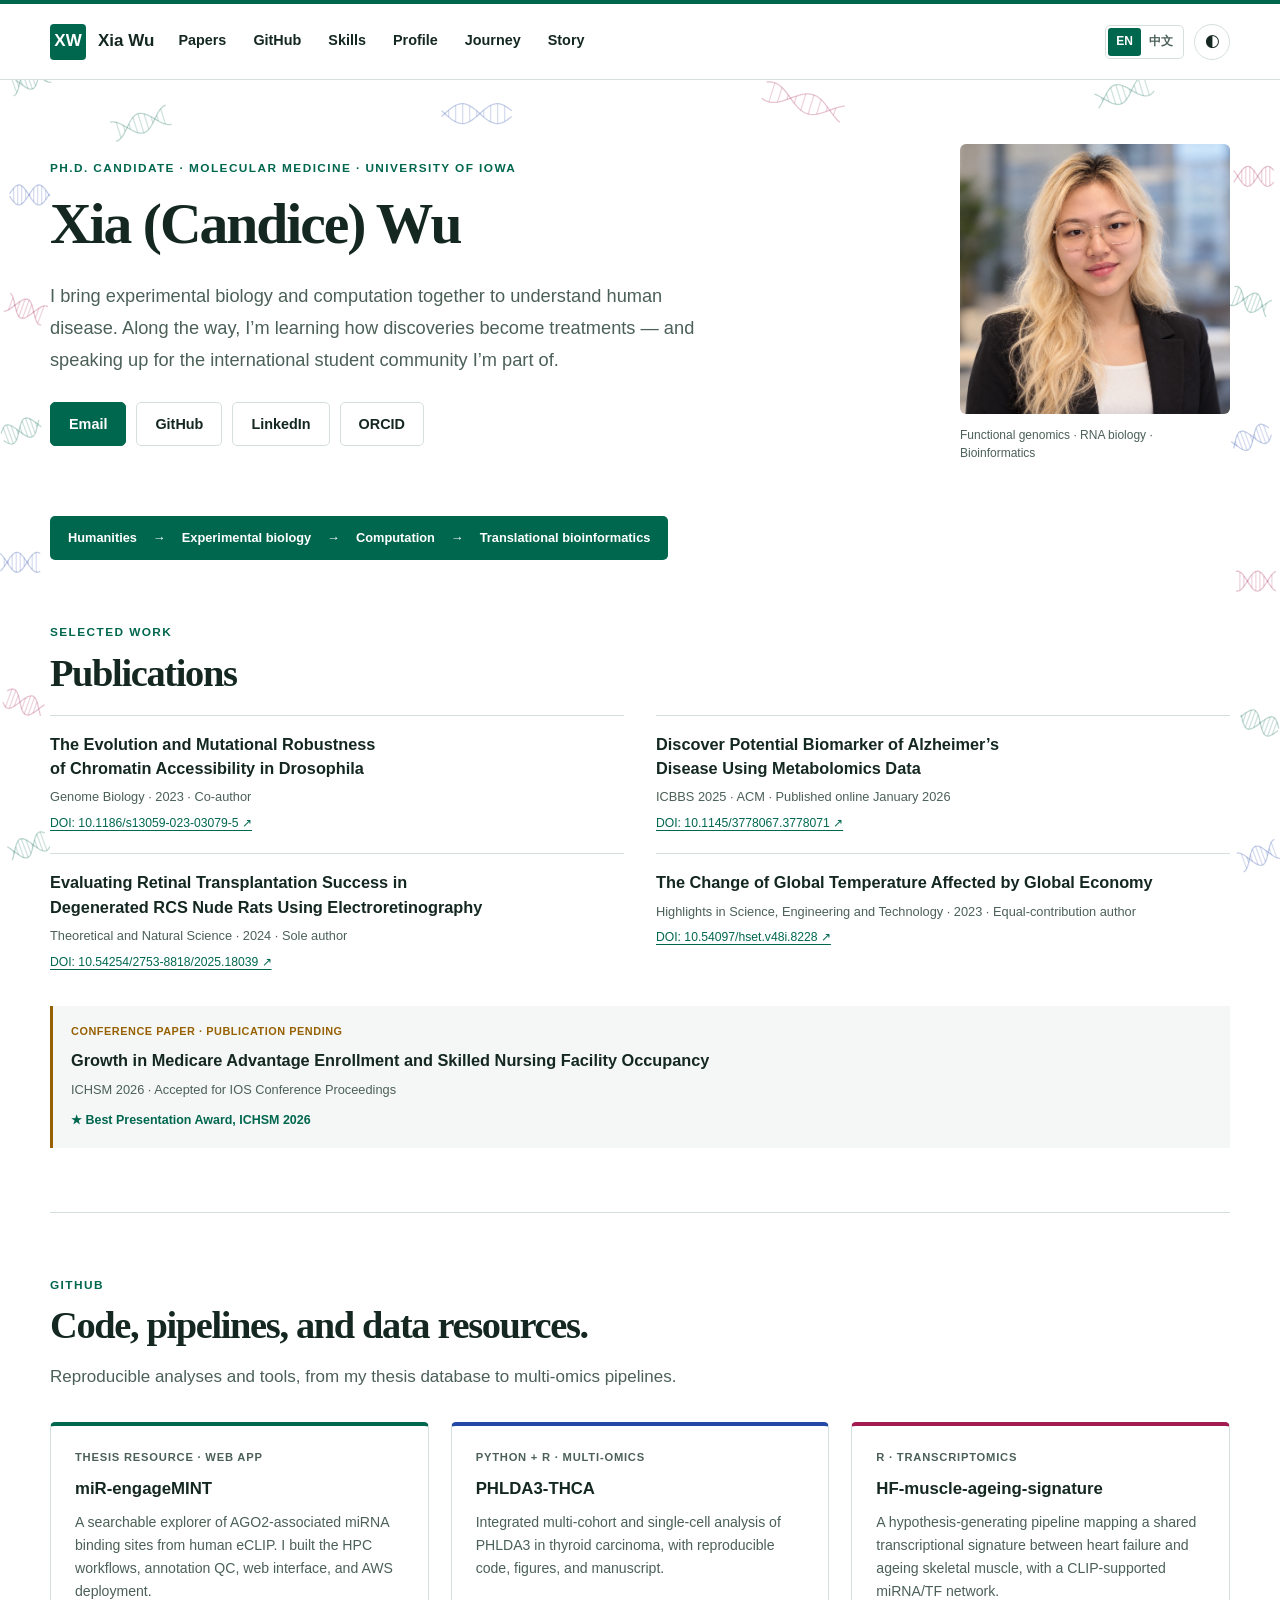
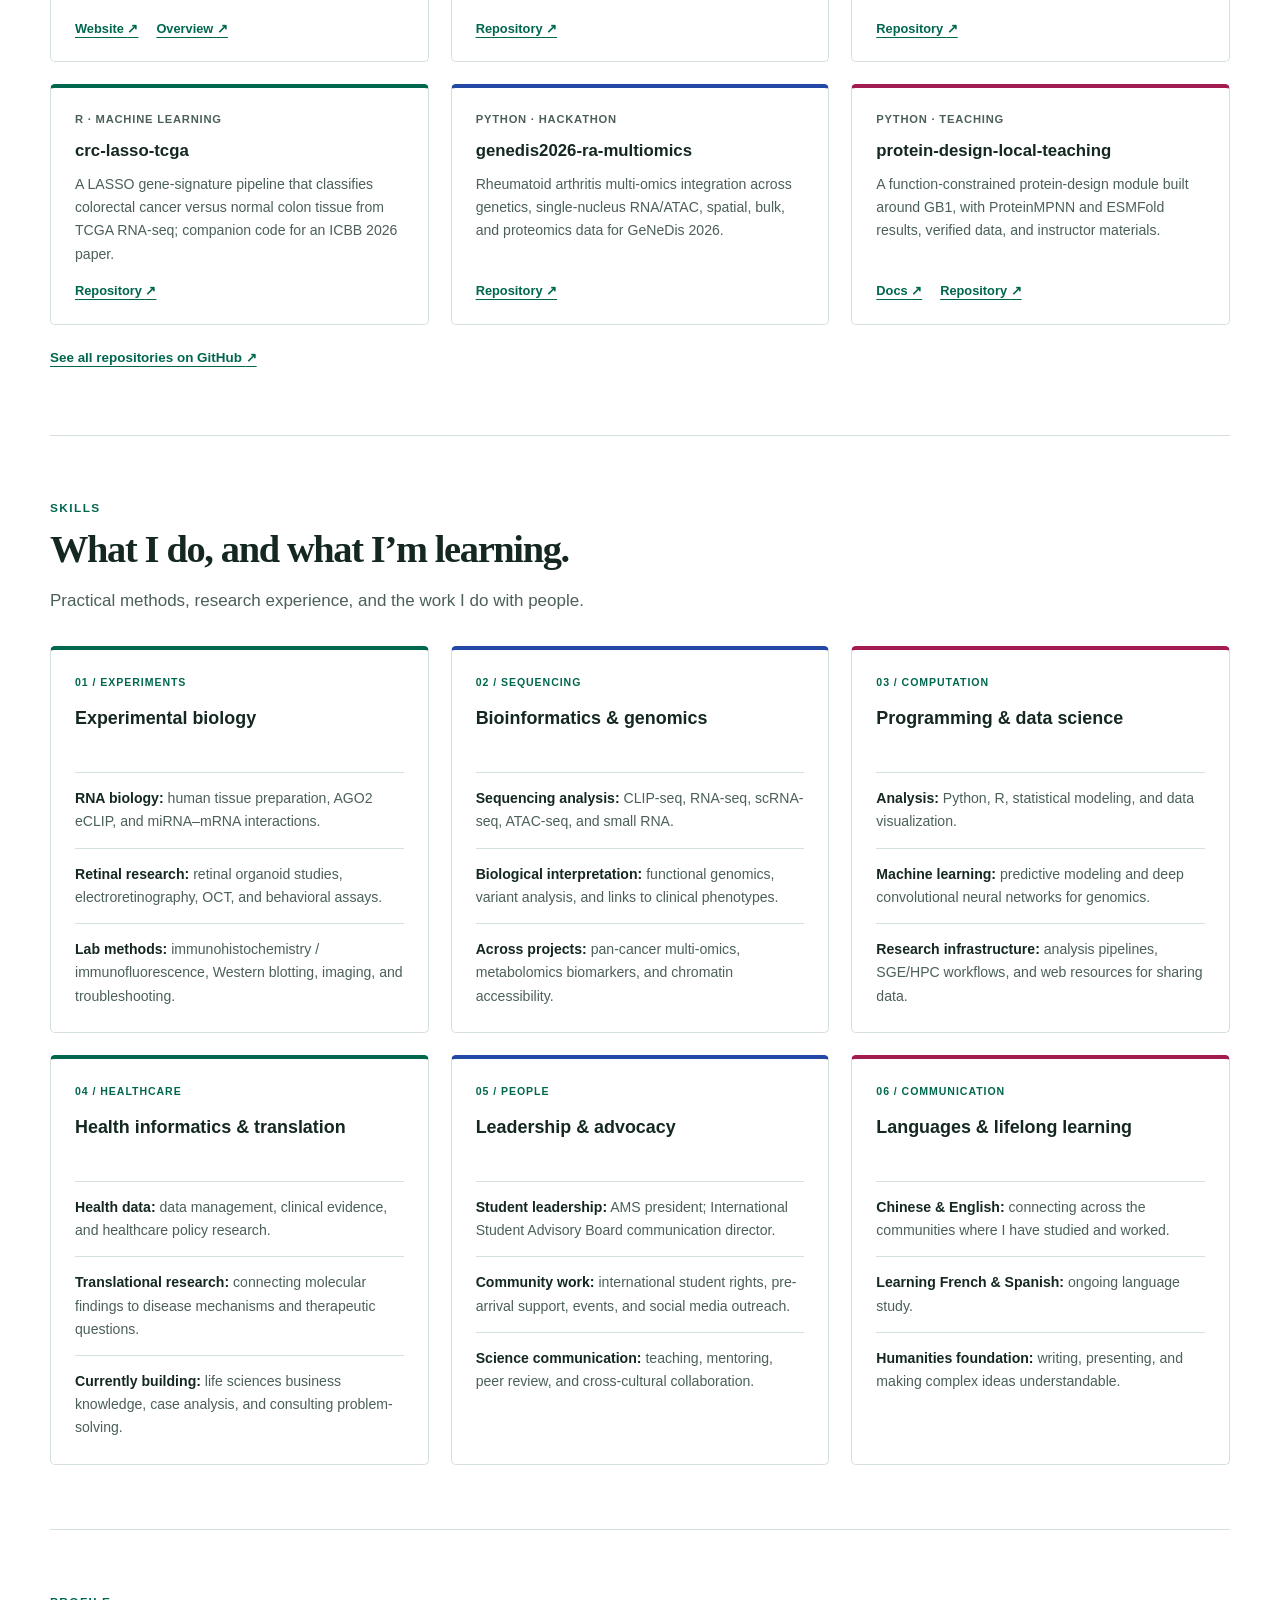
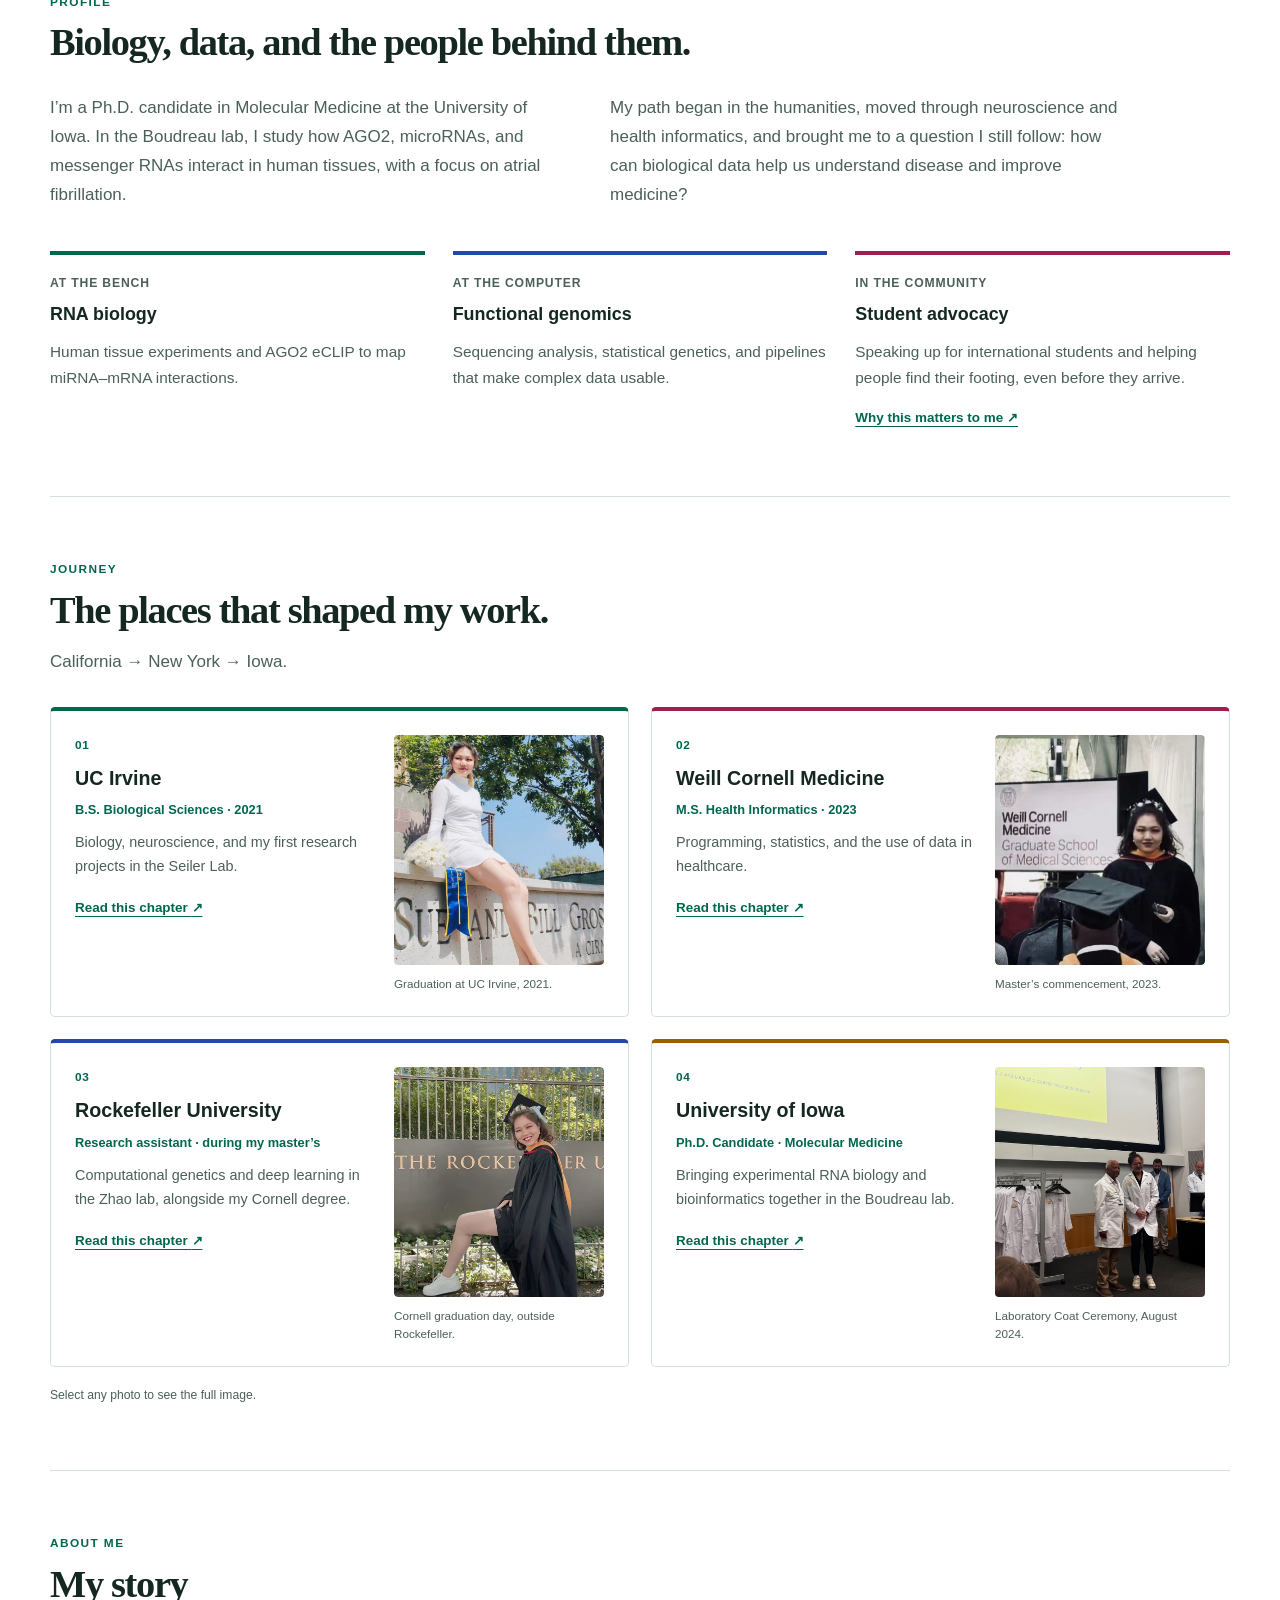
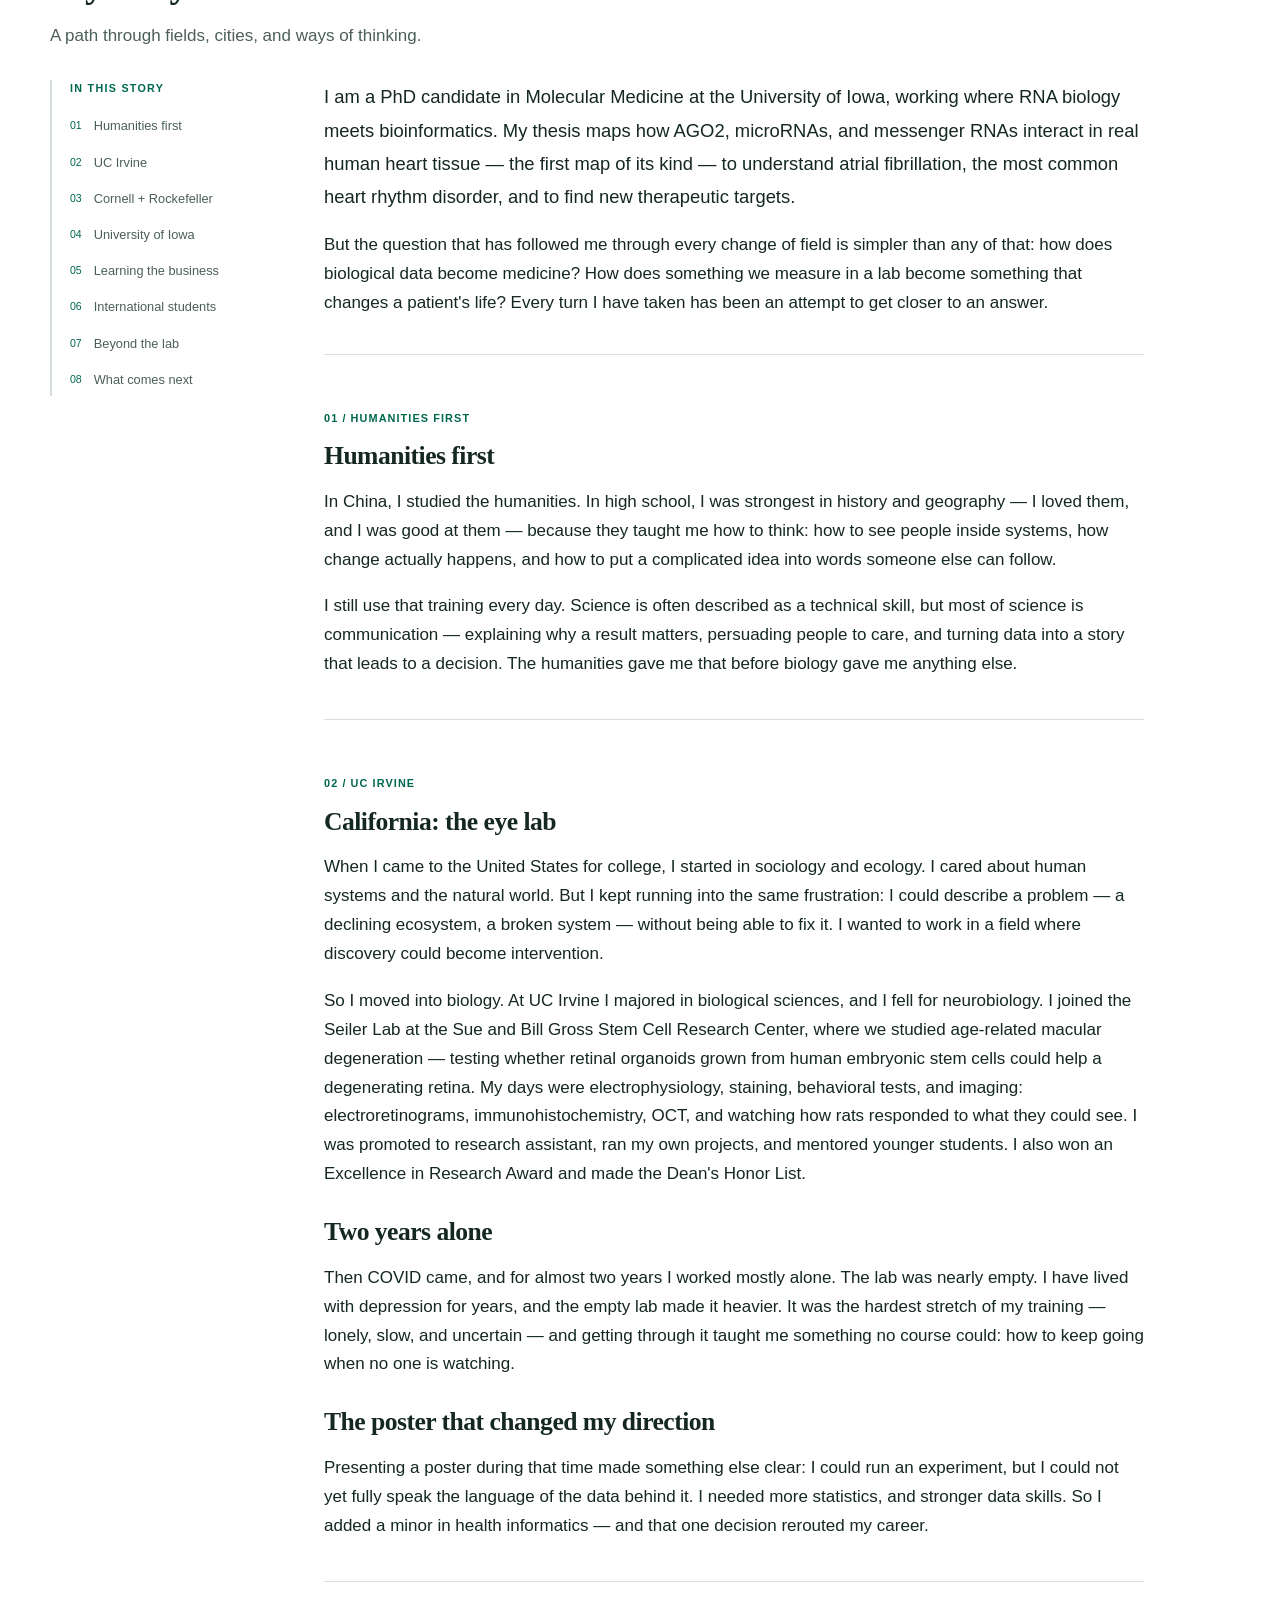
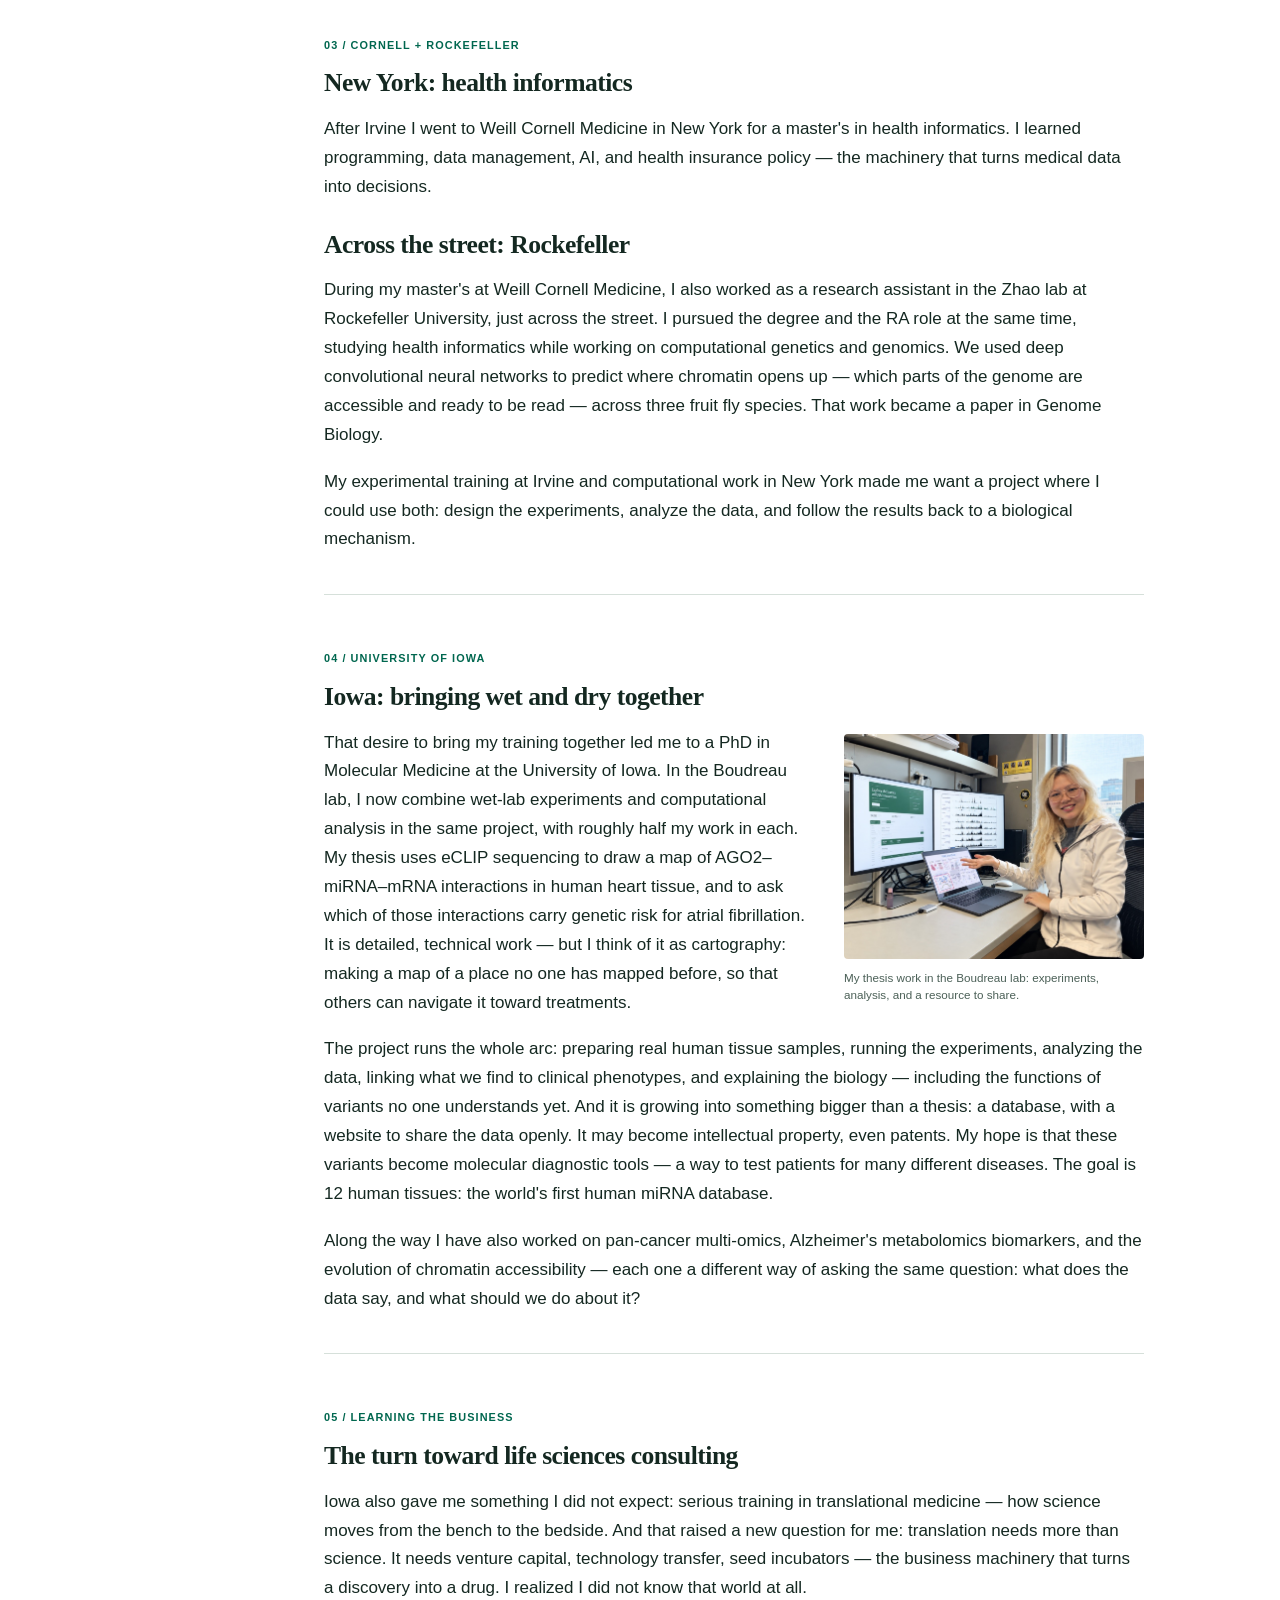
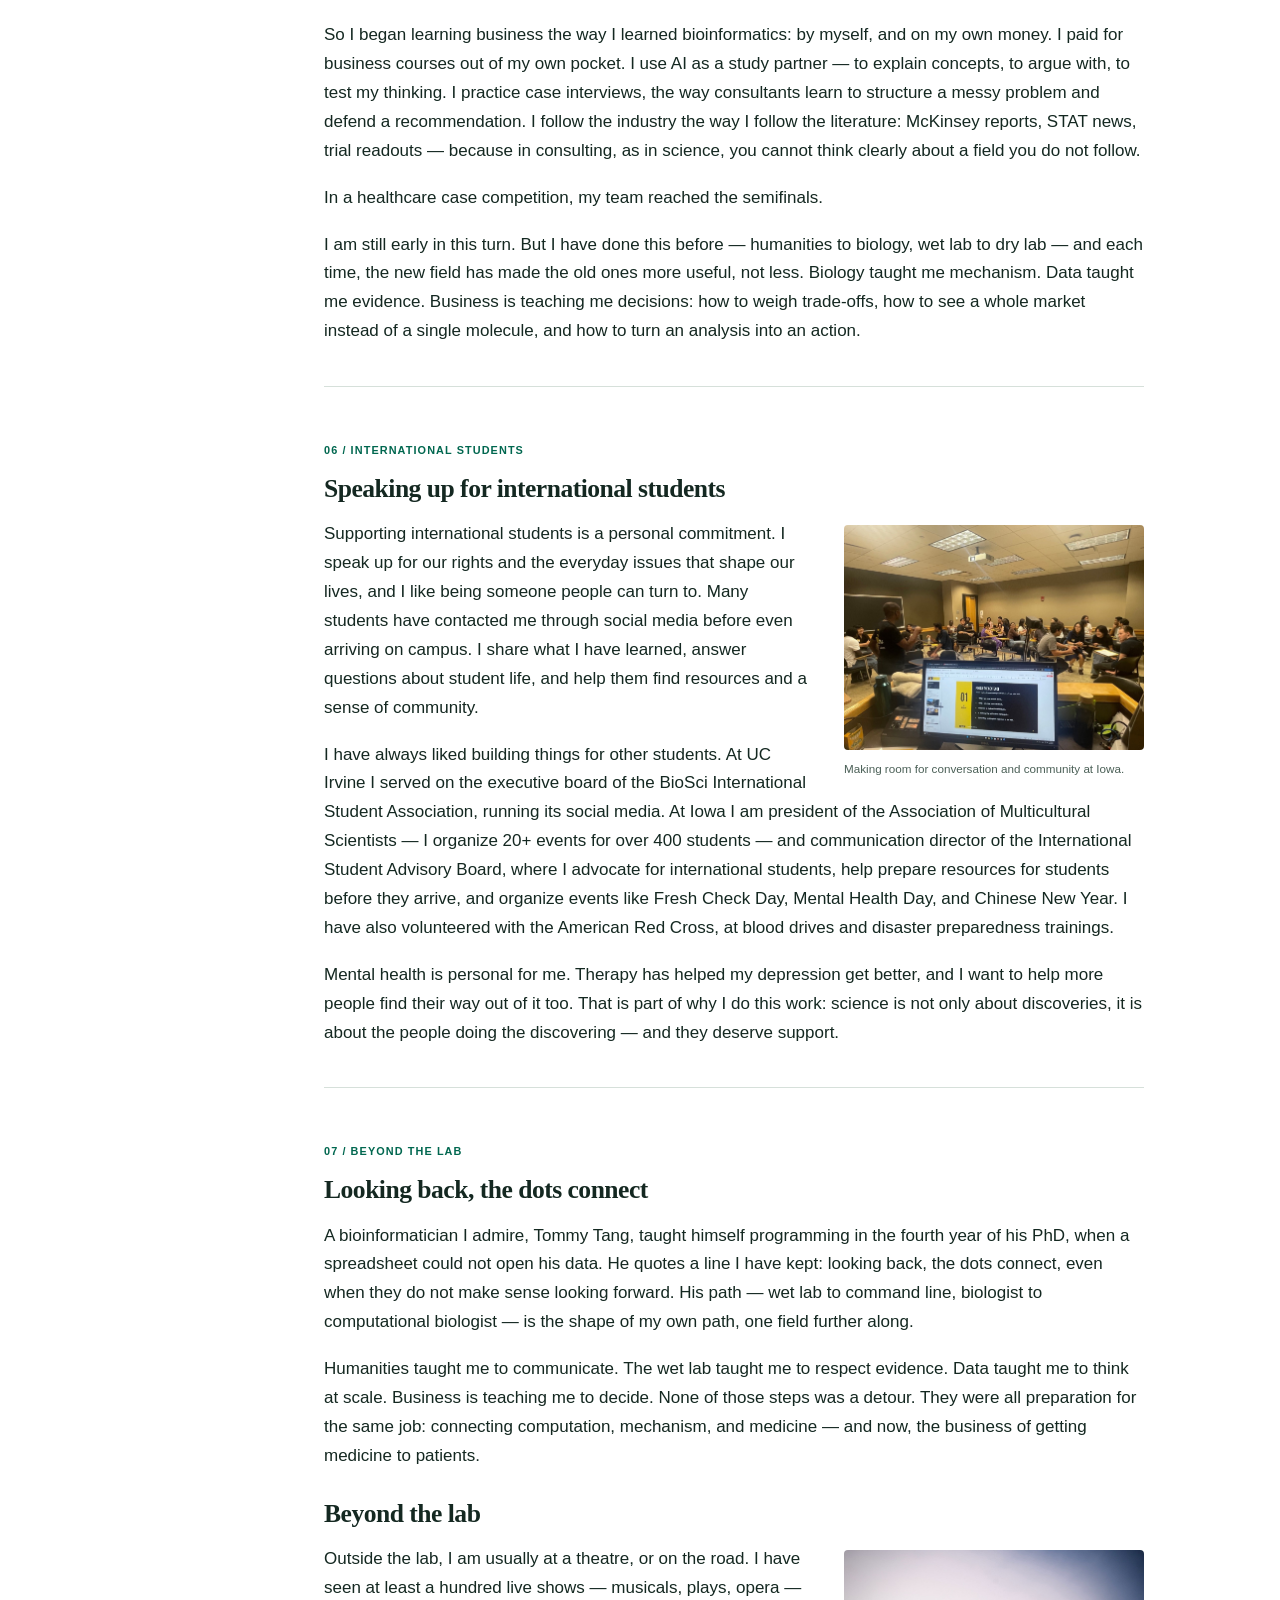
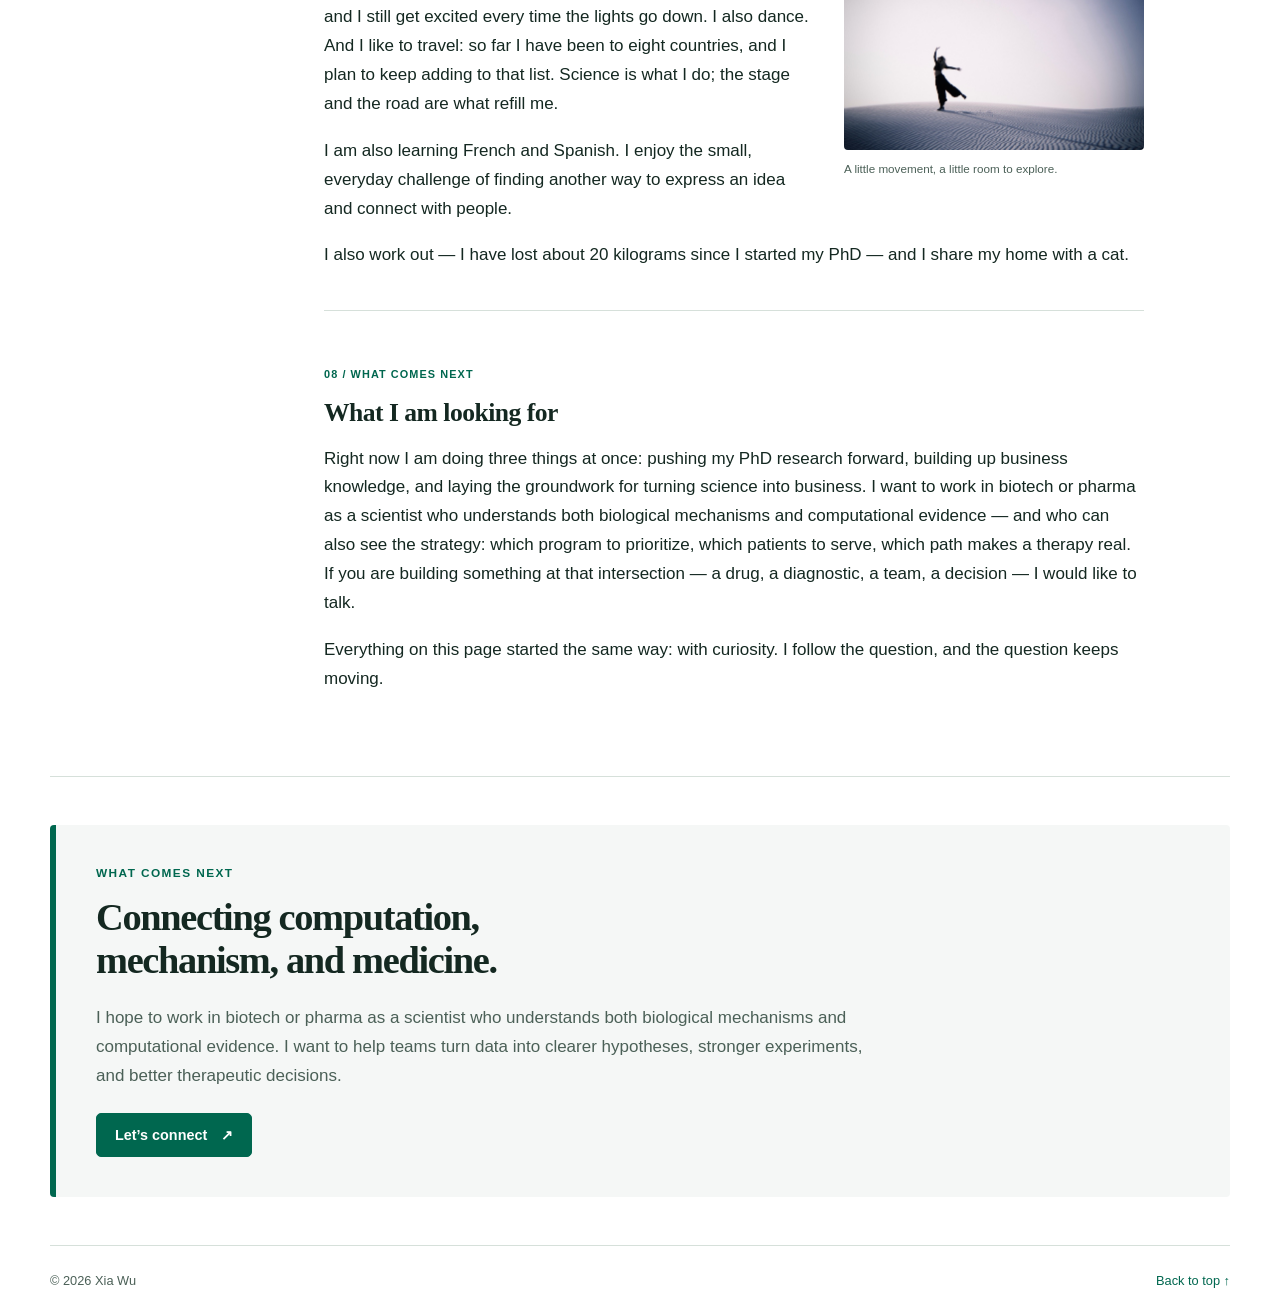
==== commit c811cc18: "Add retinal ERG and ESETEP 2023 papers and the ICHSM Best Presentation award List the 2024 Theoretic" ====
--- a/index.html
+++ b/index.html
@@ -14,7 +14,7 @@
     <link rel="alternate" hreflang="zh-CN" href="https://candicewu0515.github.io/zh.html" />
     <link rel="alternate" hreflang="x-default" href="https://candicewu0515.github.io/" />
     <script src="language.js?v=20261028-lang"></script>
-    <link rel="stylesheet" href="styles.css?v=20261030-order" />
+    <link rel="stylesheet" href="styles.css?v=20261030-pubs" />
   </head>
   <body>
     <canvas id="dna-field" aria-hidden="true"></canvas>
@@ -84,11 +84,22 @@
             <p>ICBBS 2025 · ACM · Published online January 2026</p>
             <a class="publication-doi" href="https://doi.org/10.1145/3778067.3778071" target="_blank" rel="noopener">DOI: 10.1145/3778067.3778071 ↗</a>
           </article>
+          <article>
+            <h3><a href="https://doi.org/10.54254/2753-8818/2025.18039" target="_blank" rel="noopener">Evaluating Retinal Transplantation Success in Degenerated RCS Nude Rats Using Electroretinography</a></h3>
+            <p>Theoretical and Natural Science · 2024 · Sole author</p>
+            <a class="publication-doi" href="https://doi.org/10.54254/2753-8818/2025.18039" target="_blank" rel="noopener">DOI: 10.54254/2753-8818/2025.18039 ↗</a>
+          </article>
+          <article>
+            <h3><a href="https://doi.org/10.54097/hset.v48i.8228" target="_blank" rel="noopener">The Change of Global Temperature Affected by Global Economy</a></h3>
+            <p>Highlights in Science, Engineering and Technology · 2023 · Equal-contribution author</p>
+            <a class="publication-doi" href="https://doi.org/10.54097/hset.v48i.8228" target="_blank" rel="noopener">DOI: 10.54097/hset.v48i.8228 ↗</a>
+          </article>
         </div>
         <div class="forthcoming-publication">
           <p class="publication-status">Conference paper · publication pending</p>
           <h3>Growth in Medicare Advantage Enrollment and Skilled Nursing Facility Occupancy</h3>
           <p>ICHSM 2026 · Accepted for IOS Conference Proceedings</p>
+          <p class="publication-award">Best Presentation Award, ICHSM 2026</p>
         </div>
       </section>
       <section class="section code-section" id="github" aria-labelledby="github-heading">
--- a/styles.css
+++ b/styles.css
@@ -135,8 +135,10 @@
 .publication-list article { padding: 16px 0; border-top: 1px solid var(--line); }
 .publication-list h3, .forthcoming-publication h3 { font-size: 1.02rem; line-height: 1.5; }
 .publication-list h3 a:hover { color: var(--teal); text-decoration: underline; text-underline-offset: 3px; }
-.publication-list p, .forthcoming-publication > p:last-child { color: var(--muted); font-size: .8rem; margin: 6px 0 0; }
+.publication-list p, .forthcoming-publication > h3 + p { color: var(--muted); font-size: .8rem; margin: 6px 0 0; }
 .publication-doi { display: inline-block; margin-top: 4px; color: var(--teal); font-size: .76rem; overflow-wrap: anywhere; text-decoration: underline; text-underline-offset: 3px; }
+.publication-award { margin: 10px 0 0; color: var(--teal); font-size: .78rem; font-weight: 750; }
+.publication-award::before { content: "★ "; }
 .forthcoming-publication { margin-top: 14px; padding: 16px 18px; background: var(--paper); border-left: 3px solid var(--amber); }
 .publication-status { margin: 0 0 8px; color: var(--amber); font-size: .68rem; font-weight: 750; letter-spacing: .05em; text-transform: uppercase; }
 .code-grid { display: grid; grid-template-columns: repeat(3, minmax(0, 1fr)); gap: 22px; }
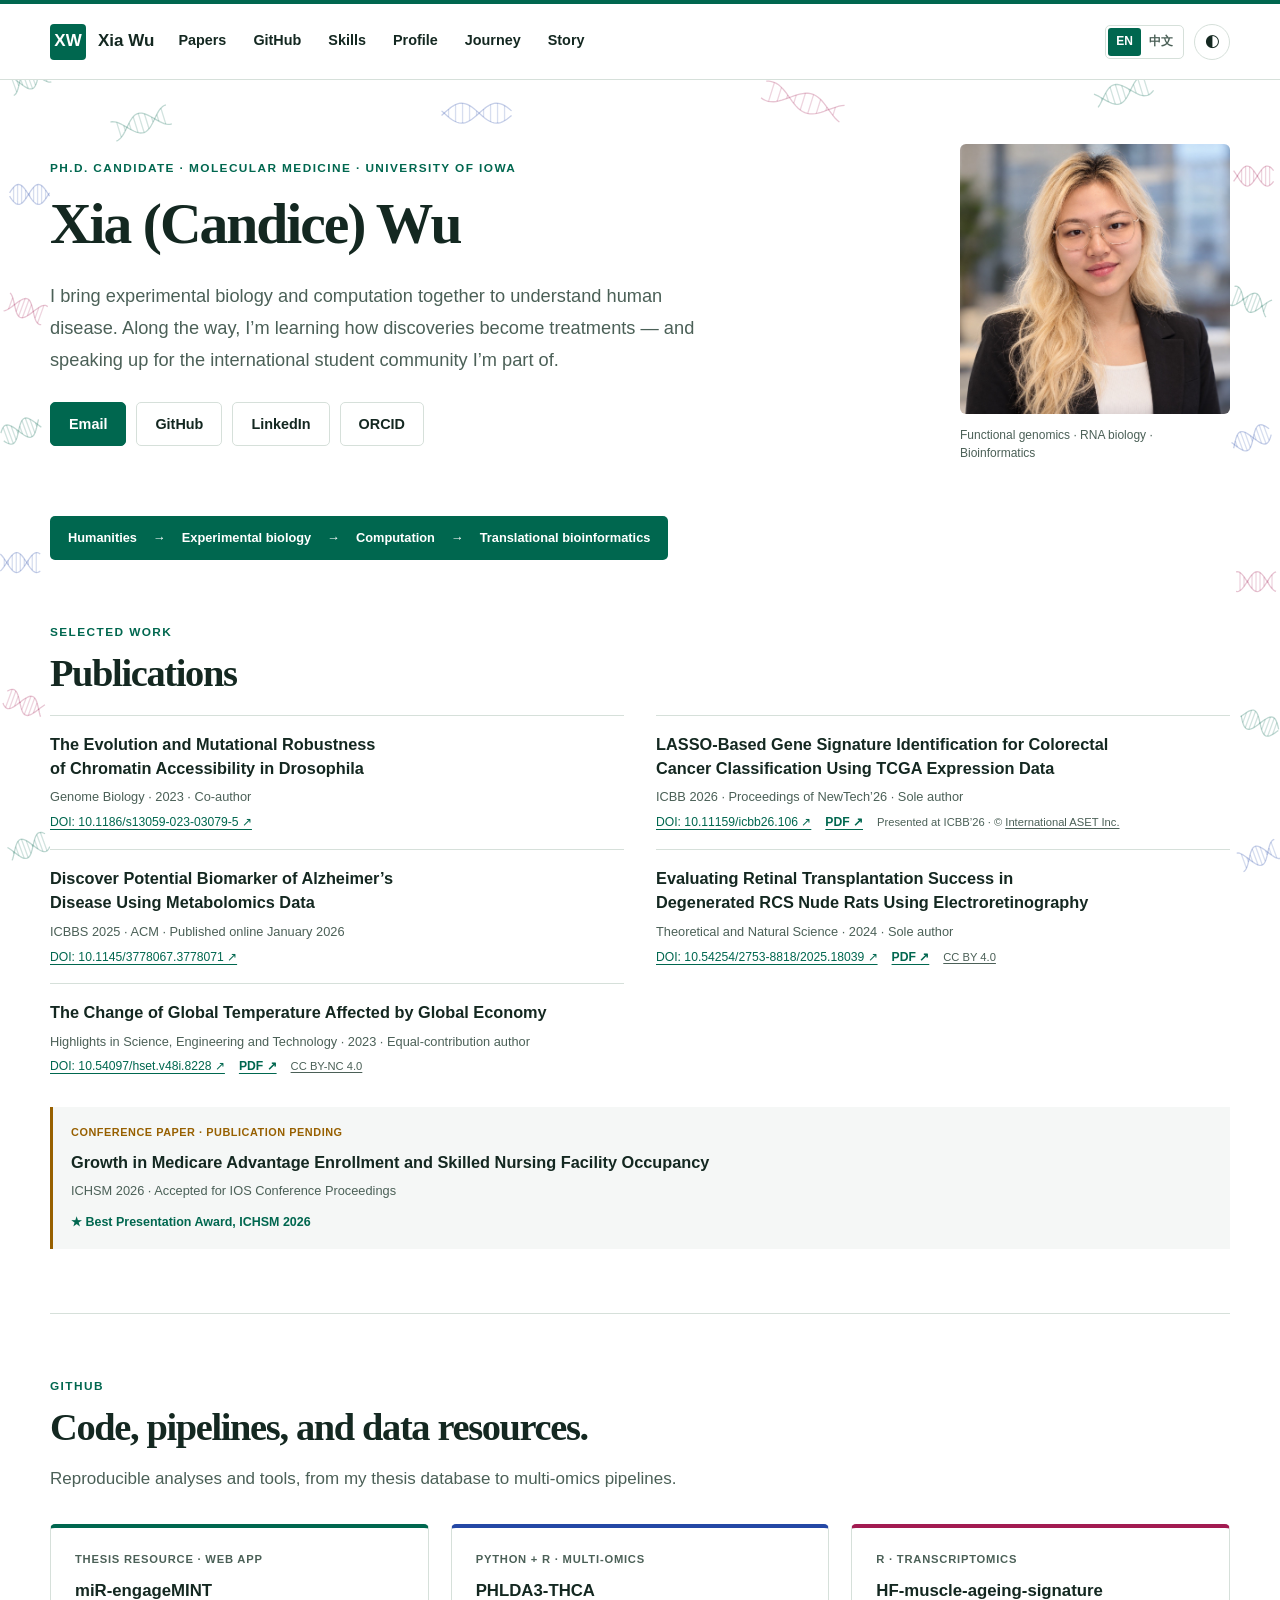
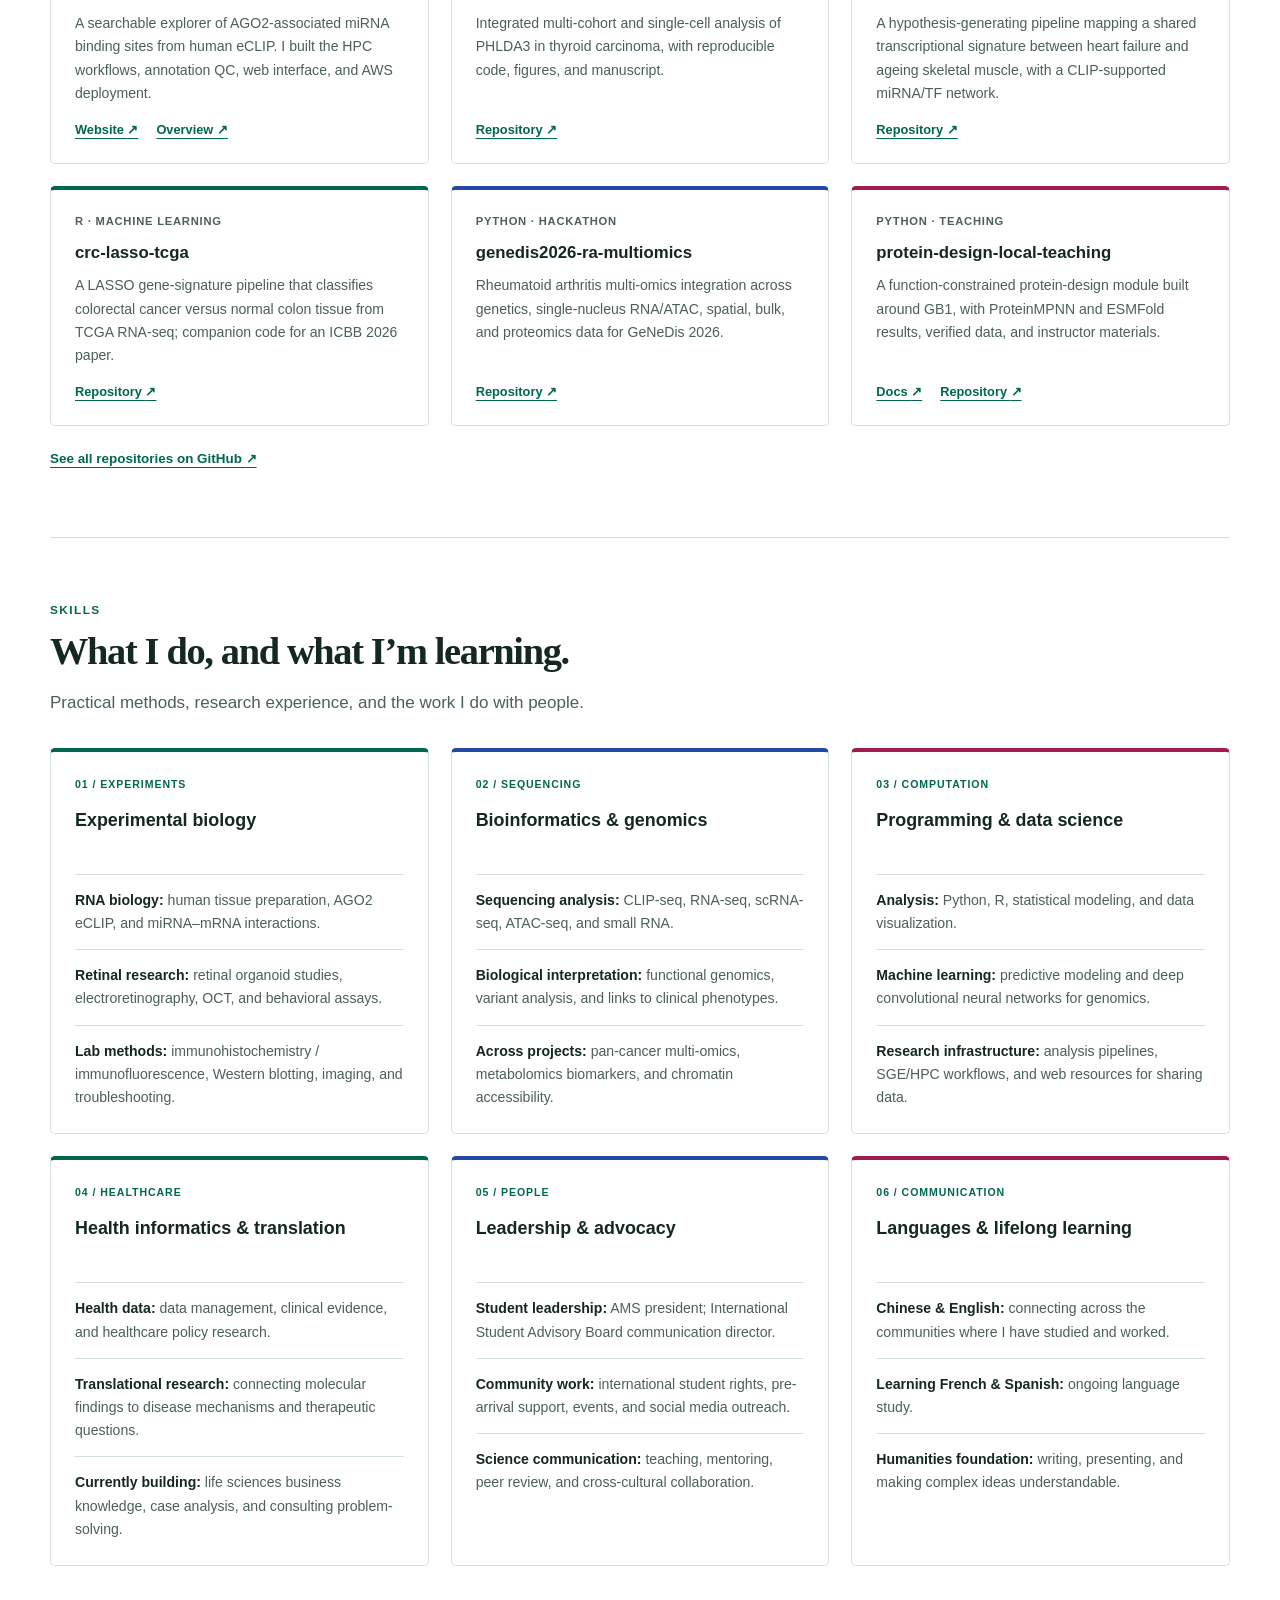
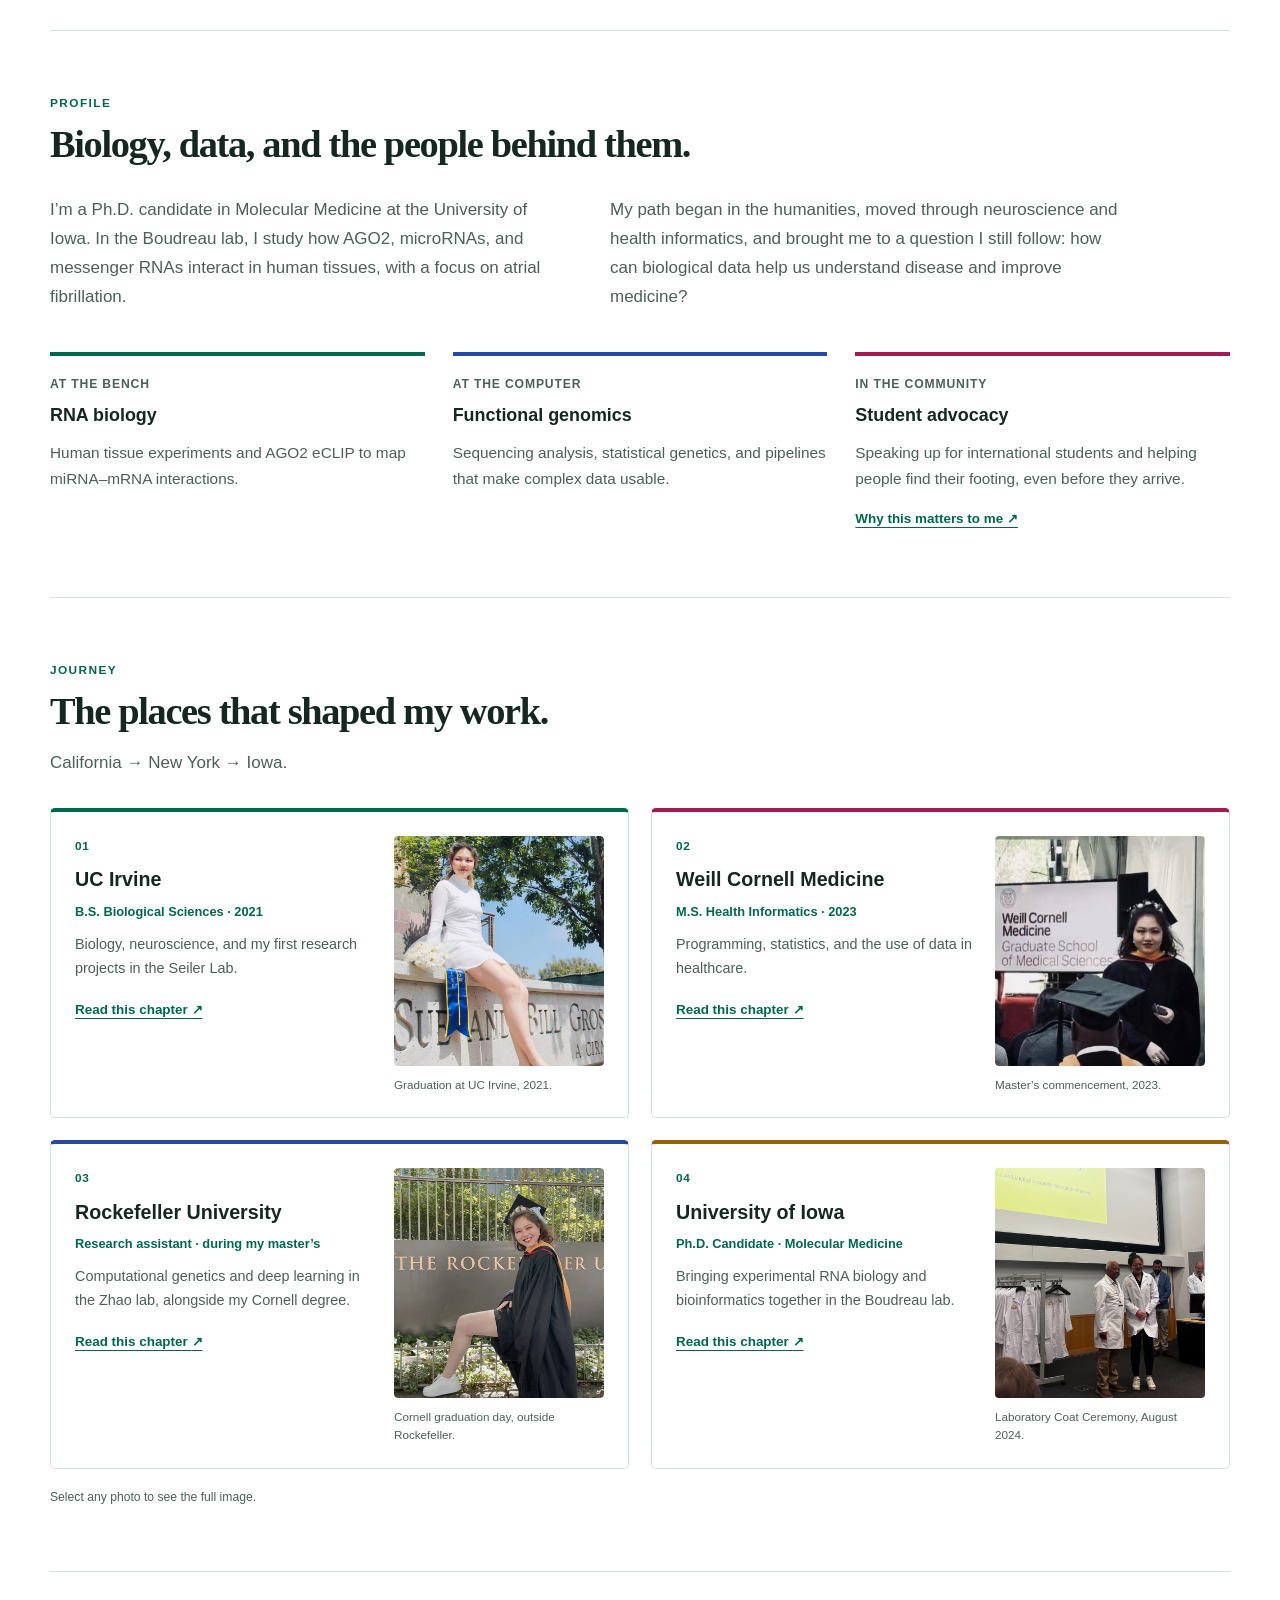
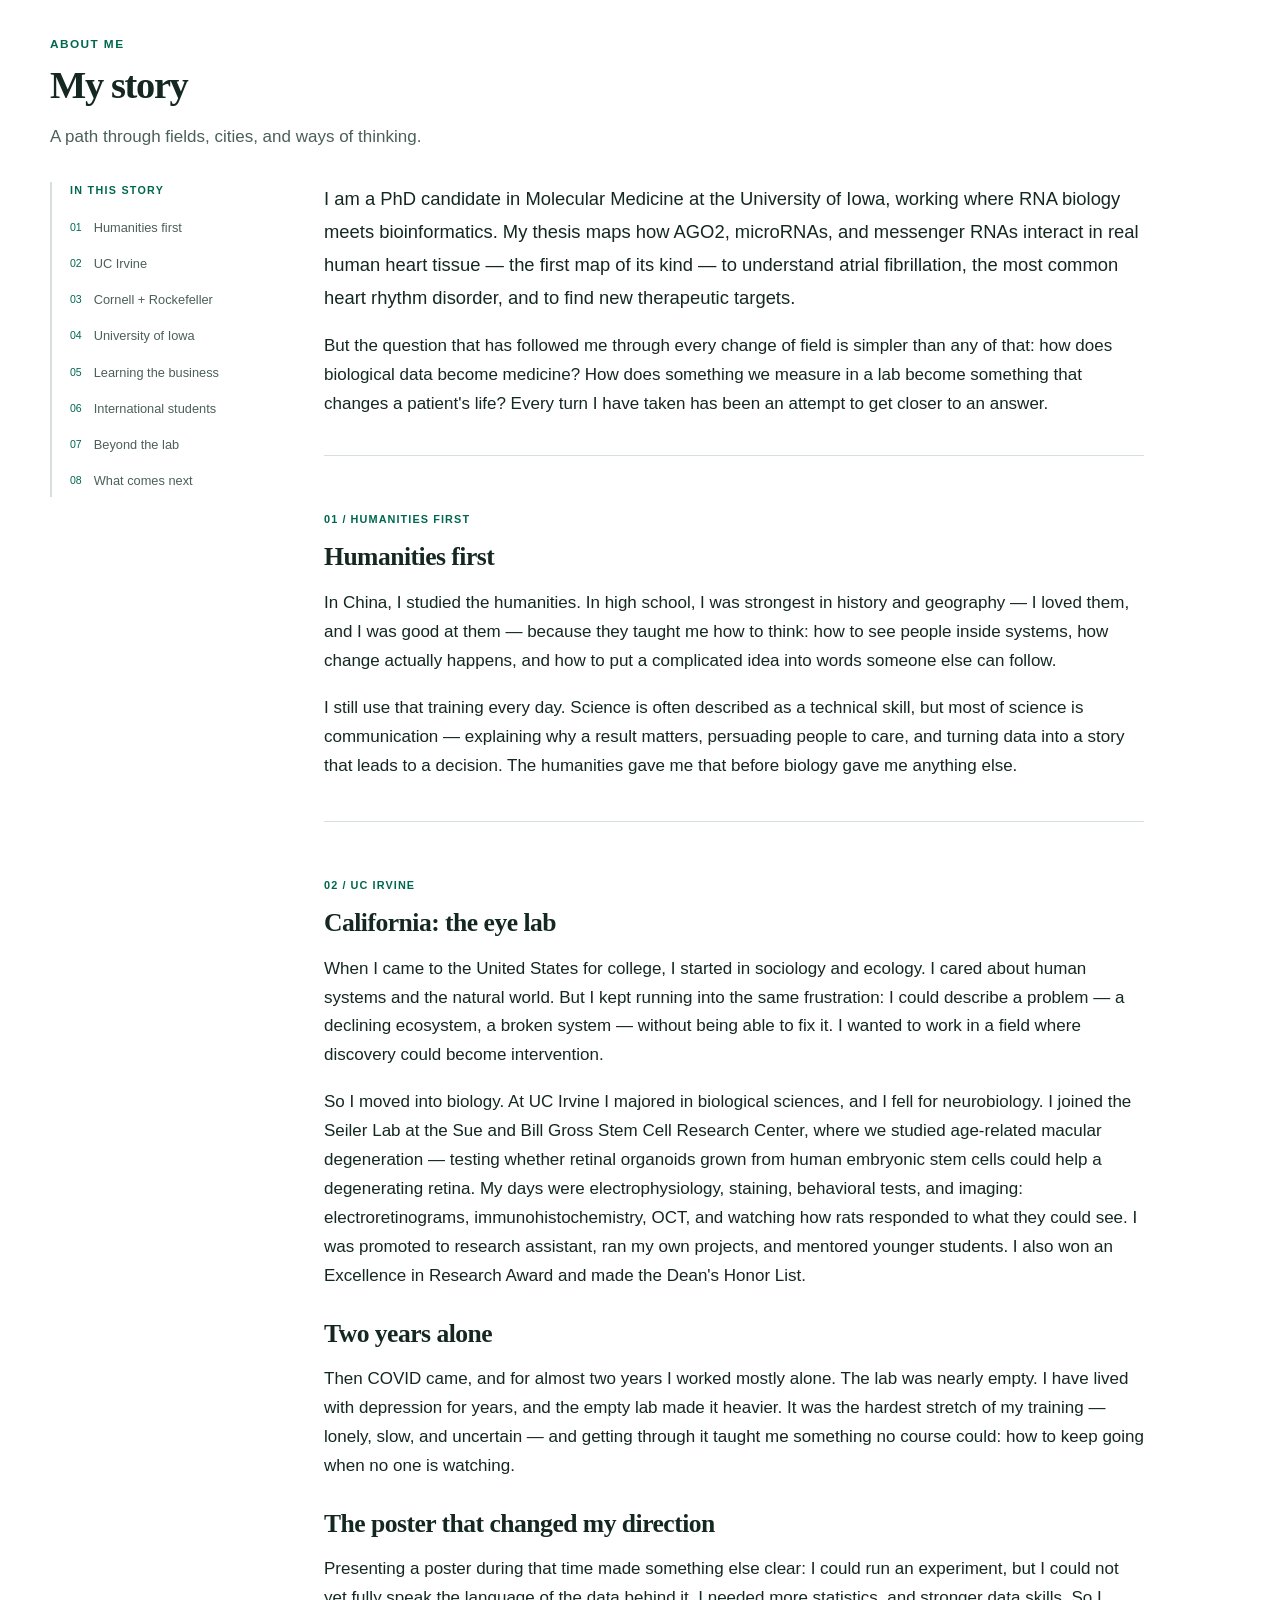
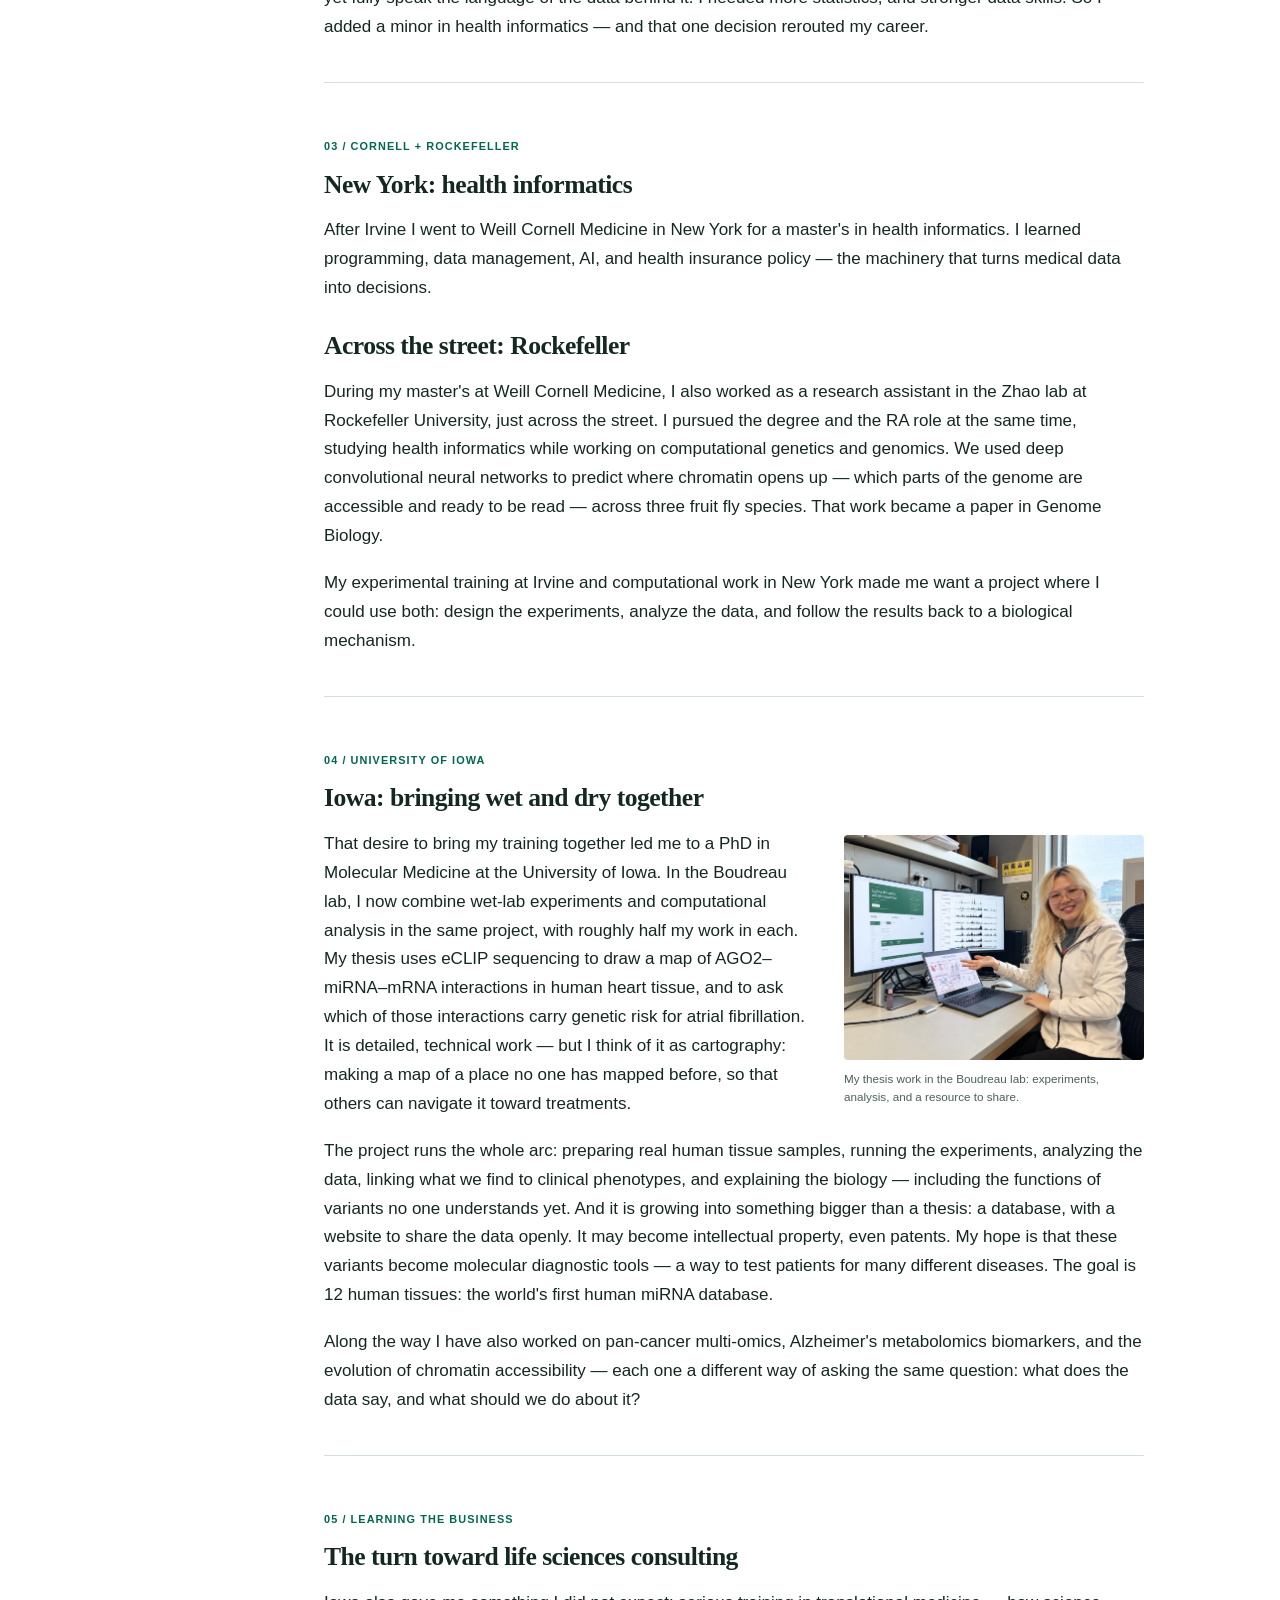
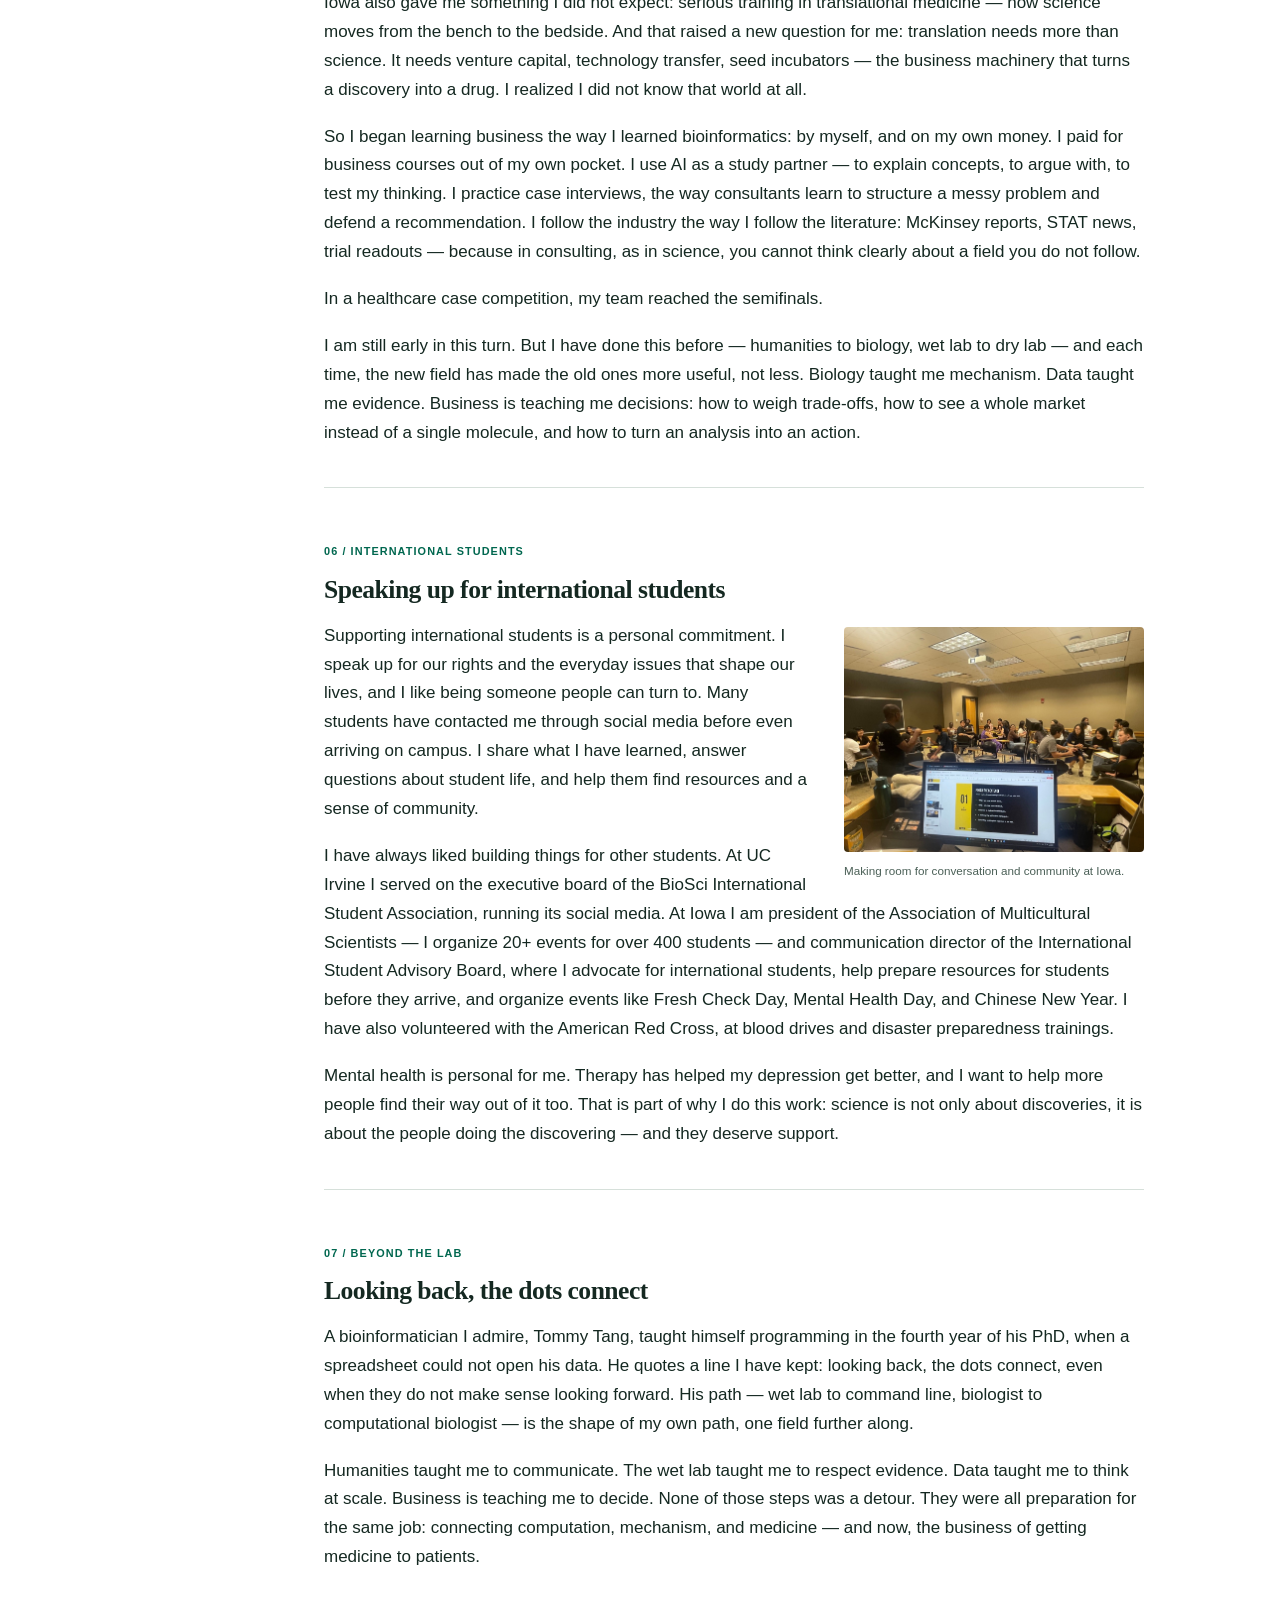
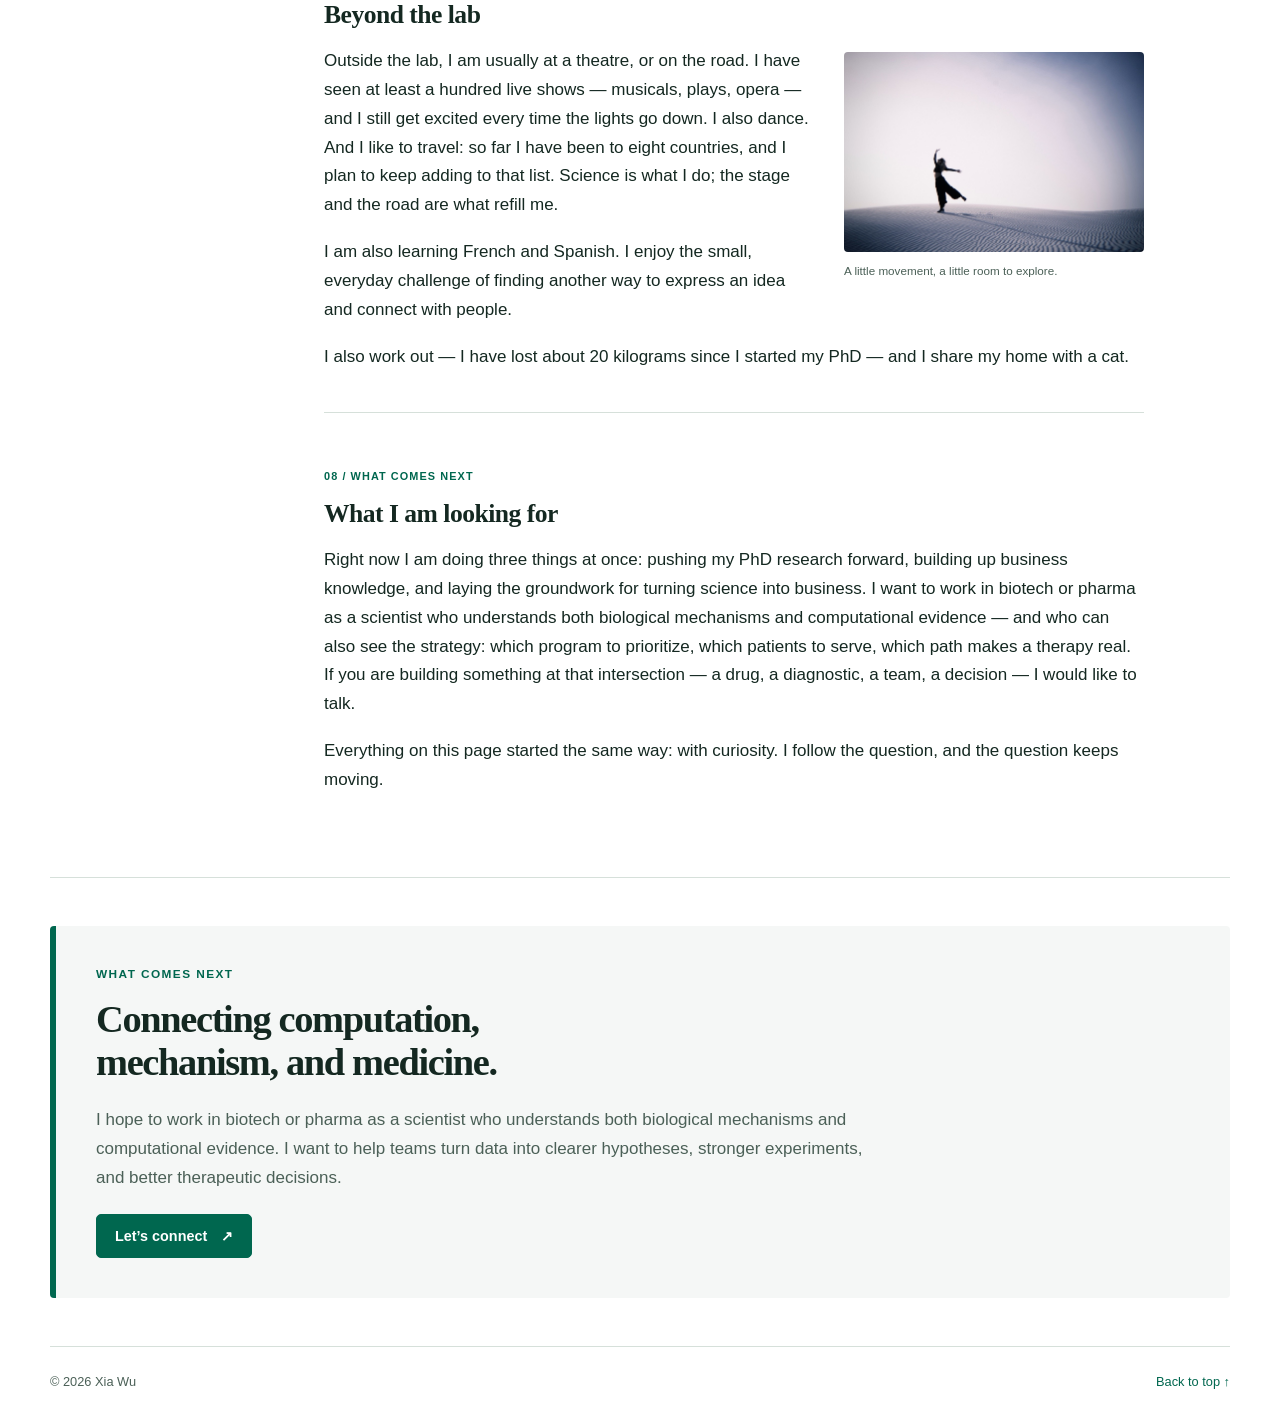
==== commit 1fa0d2b8: "Host paper PDFs for Google Scholar and add the ICBB 2026 paper Scholar has only citation records for" ====
--- a/index.html
+++ b/index.html
@@ -14,7 +14,7 @@
     <link rel="alternate" hreflang="zh-CN" href="https://candicewu0515.github.io/zh.html" />
     <link rel="alternate" hreflang="x-default" href="https://candicewu0515.github.io/" />
     <script src="language.js?v=20261028-lang"></script>
-    <link rel="stylesheet" href="styles.css?v=20261030-pubs" />
+    <link rel="stylesheet" href="styles.css?v=20261030-pdfs" />
   </head>
   <body>
     <canvas id="dna-field" aria-hidden="true"></canvas>
@@ -77,22 +77,43 @@
           <article>
             <h3><a href="https://doi.org/10.1186/s13059-023-03079-5" target="_blank" rel="noopener">The Evolution and Mutational Robustness of Chromatin Accessibility in Drosophila</a></h3>
             <p>Genome Biology · 2023 · Co-author</p>
-            <a class="publication-doi" href="https://doi.org/10.1186/s13059-023-03079-5" target="_blank" rel="noopener">DOI: 10.1186/s13059-023-03079-5 ↗</a>
+            <div class="publication-links">
+              <a class="publication-doi" href="https://doi.org/10.1186/s13059-023-03079-5" target="_blank" rel="noopener">DOI: 10.1186/s13059-023-03079-5 ↗</a>
+            </div>
+          </article>
+          <article>
+            <h3><a href="https://doi.org/10.11159/icbb26.106" target="_blank" rel="noopener">LASSO-Based Gene Signature Identification for Colorectal Cancer Classification Using TCGA Expression Data</a></h3>
+            <p>ICBB 2026 · Proceedings of NewTech’26 · Sole author</p>
+            <div class="publication-links">
+              <a class="publication-doi" href="https://doi.org/10.11159/icbb26.106" target="_blank" rel="noopener">DOI: 10.11159/icbb26.106 ↗</a>
+              <a class="publication-pdf" href="papers/wu-2026-icbb-lasso-colorectal-cancer.pdf" target="_blank" rel="noopener">PDF ↗</a>
+              <span class="publication-license">Presented at ICBB’26 · © <a href="https://www.international-aset.com" target="_blank" rel="noopener">International ASET Inc.</a></span>
+            </div>
           </article>
           <article>
             <h3><a href="https://doi.org/10.1145/3778067.3778071" target="_blank" rel="noopener">Discover Potential Biomarker of Alzheimer’s Disease Using Metabolomics Data</a></h3>
             <p>ICBBS 2025 · ACM · Published online January 2026</p>
-            <a class="publication-doi" href="https://doi.org/10.1145/3778067.3778071" target="_blank" rel="noopener">DOI: 10.1145/3778067.3778071 ↗</a>
+            <div class="publication-links">
+              <a class="publication-doi" href="https://doi.org/10.1145/3778067.3778071" target="_blank" rel="noopener">DOI: 10.1145/3778067.3778071 ↗</a>
+            </div>
           </article>
           <article>
             <h3><a href="https://doi.org/10.54254/2753-8818/2025.18039" target="_blank" rel="noopener">Evaluating Retinal Transplantation Success in Degenerated RCS Nude Rats Using Electroretinography</a></h3>
             <p>Theoretical and Natural Science · 2024 · Sole author</p>
-            <a class="publication-doi" href="https://doi.org/10.54254/2753-8818/2025.18039" target="_blank" rel="noopener">DOI: 10.54254/2753-8818/2025.18039 ↗</a>
+            <div class="publication-links">
+              <a class="publication-doi" href="https://doi.org/10.54254/2753-8818/2025.18039" target="_blank" rel="noopener">DOI: 10.54254/2753-8818/2025.18039 ↗</a>
+              <a class="publication-pdf" href="papers/wu-2024-retinal-transplantation-erg.pdf" target="_blank" rel="noopener">PDF ↗</a>
+              <span class="publication-license"><a href="https://creativecommons.org/licenses/by/4.0/" target="_blank" rel="noopener">CC BY 4.0</a></span>
+            </div>
           </article>
           <article>
             <h3><a href="https://doi.org/10.54097/hset.v48i.8228" target="_blank" rel="noopener">The Change of Global Temperature Affected by Global Economy</a></h3>
             <p>Highlights in Science, Engineering and Technology · 2023 · Equal-contribution author</p>
-            <a class="publication-doi" href="https://doi.org/10.54097/hset.v48i.8228" target="_blank" rel="noopener">DOI: 10.54097/hset.v48i.8228 ↗</a>
+            <div class="publication-links">
+              <a class="publication-doi" href="https://doi.org/10.54097/hset.v48i.8228" target="_blank" rel="noopener">DOI: 10.54097/hset.v48i.8228 ↗</a>
+              <a class="publication-pdf" href="papers/fan-wu-zhang-2023-global-temperature-economy.pdf" target="_blank" rel="noopener">PDF ↗</a>
+              <span class="publication-license"><a href="https://creativecommons.org/licenses/by-nc/4.0/" target="_blank" rel="noopener">CC BY-NC 4.0</a></span>
+            </div>
           </article>
         </div>
         <div class="forthcoming-publication">
--- a/styles.css
+++ b/styles.css
@@ -136,9 +136,13 @@
 .publication-list h3, .forthcoming-publication h3 { font-size: 1.02rem; line-height: 1.5; }
 .publication-list h3 a:hover { color: var(--teal); text-decoration: underline; text-underline-offset: 3px; }
 .publication-list p, .forthcoming-publication > h3 + p { color: var(--muted); font-size: .8rem; margin: 6px 0 0; }
-.publication-doi { display: inline-block; margin-top: 4px; color: var(--teal); font-size: .76rem; overflow-wrap: anywhere; text-decoration: underline; text-underline-offset: 3px; }
+.publication-links { display: flex; flex-wrap: wrap; align-items: baseline; gap: 2px 14px; margin-top: 4px; }
+.publication-doi { display: inline-block; color: var(--teal); font-size: .76rem; overflow-wrap: anywhere; text-decoration: underline; text-underline-offset: 3px; }
 .publication-award { margin: 10px 0 0; color: var(--teal); font-size: .78rem; font-weight: 750; }
 .publication-award::before { content: "★ "; }
+.publication-pdf { color: var(--teal); font-size: .76rem; font-weight: 750; text-decoration: underline; text-underline-offset: 3px; }
+.publication-license { color: var(--muted); font-size: .7rem; }
+.publication-license a { text-decoration: underline; text-underline-offset: 2px; }
 .forthcoming-publication { margin-top: 14px; padding: 16px 18px; background: var(--paper); border-left: 3px solid var(--amber); }
 .publication-status { margin: 0 0 8px; color: var(--amber); font-size: .68rem; font-weight: 750; letter-spacing: .05em; text-transform: uppercase; }
 .code-grid { display: grid; grid-template-columns: repeat(3, minmax(0, 1fr)); gap: 22px; }
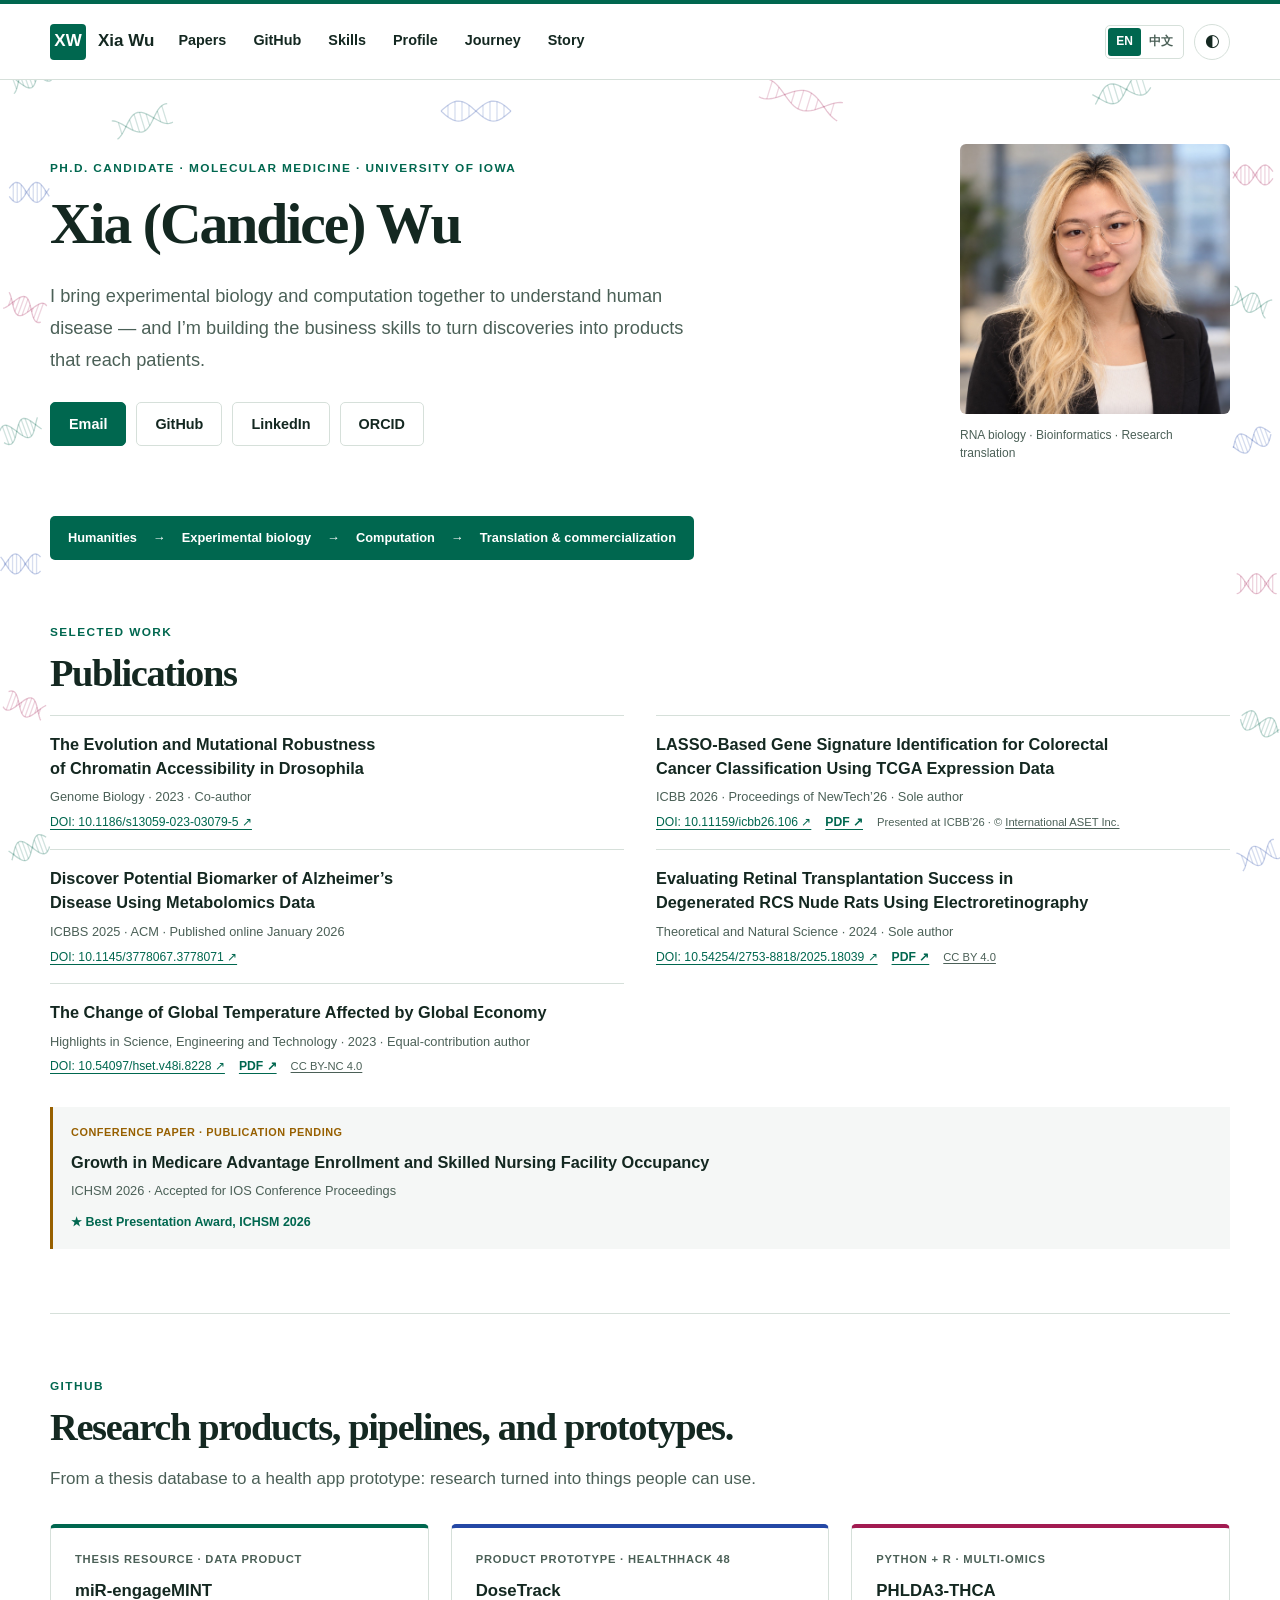
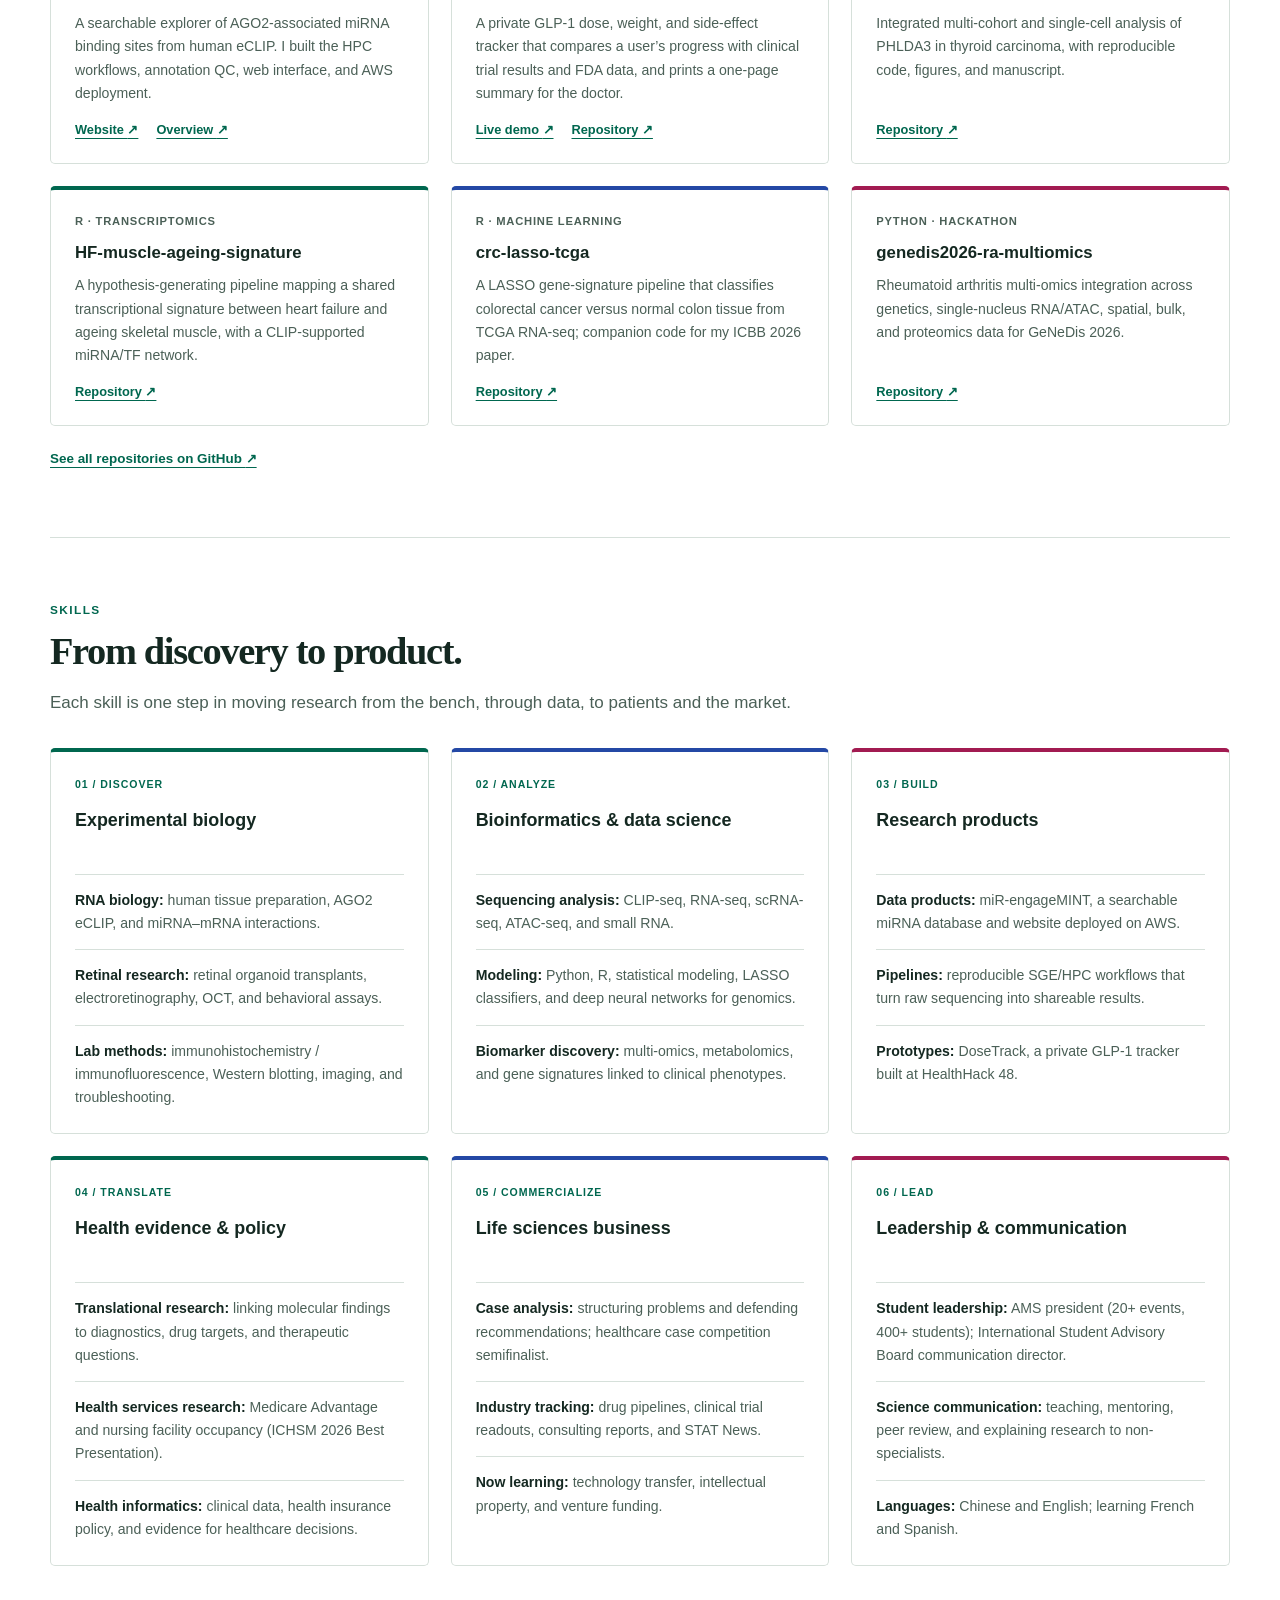
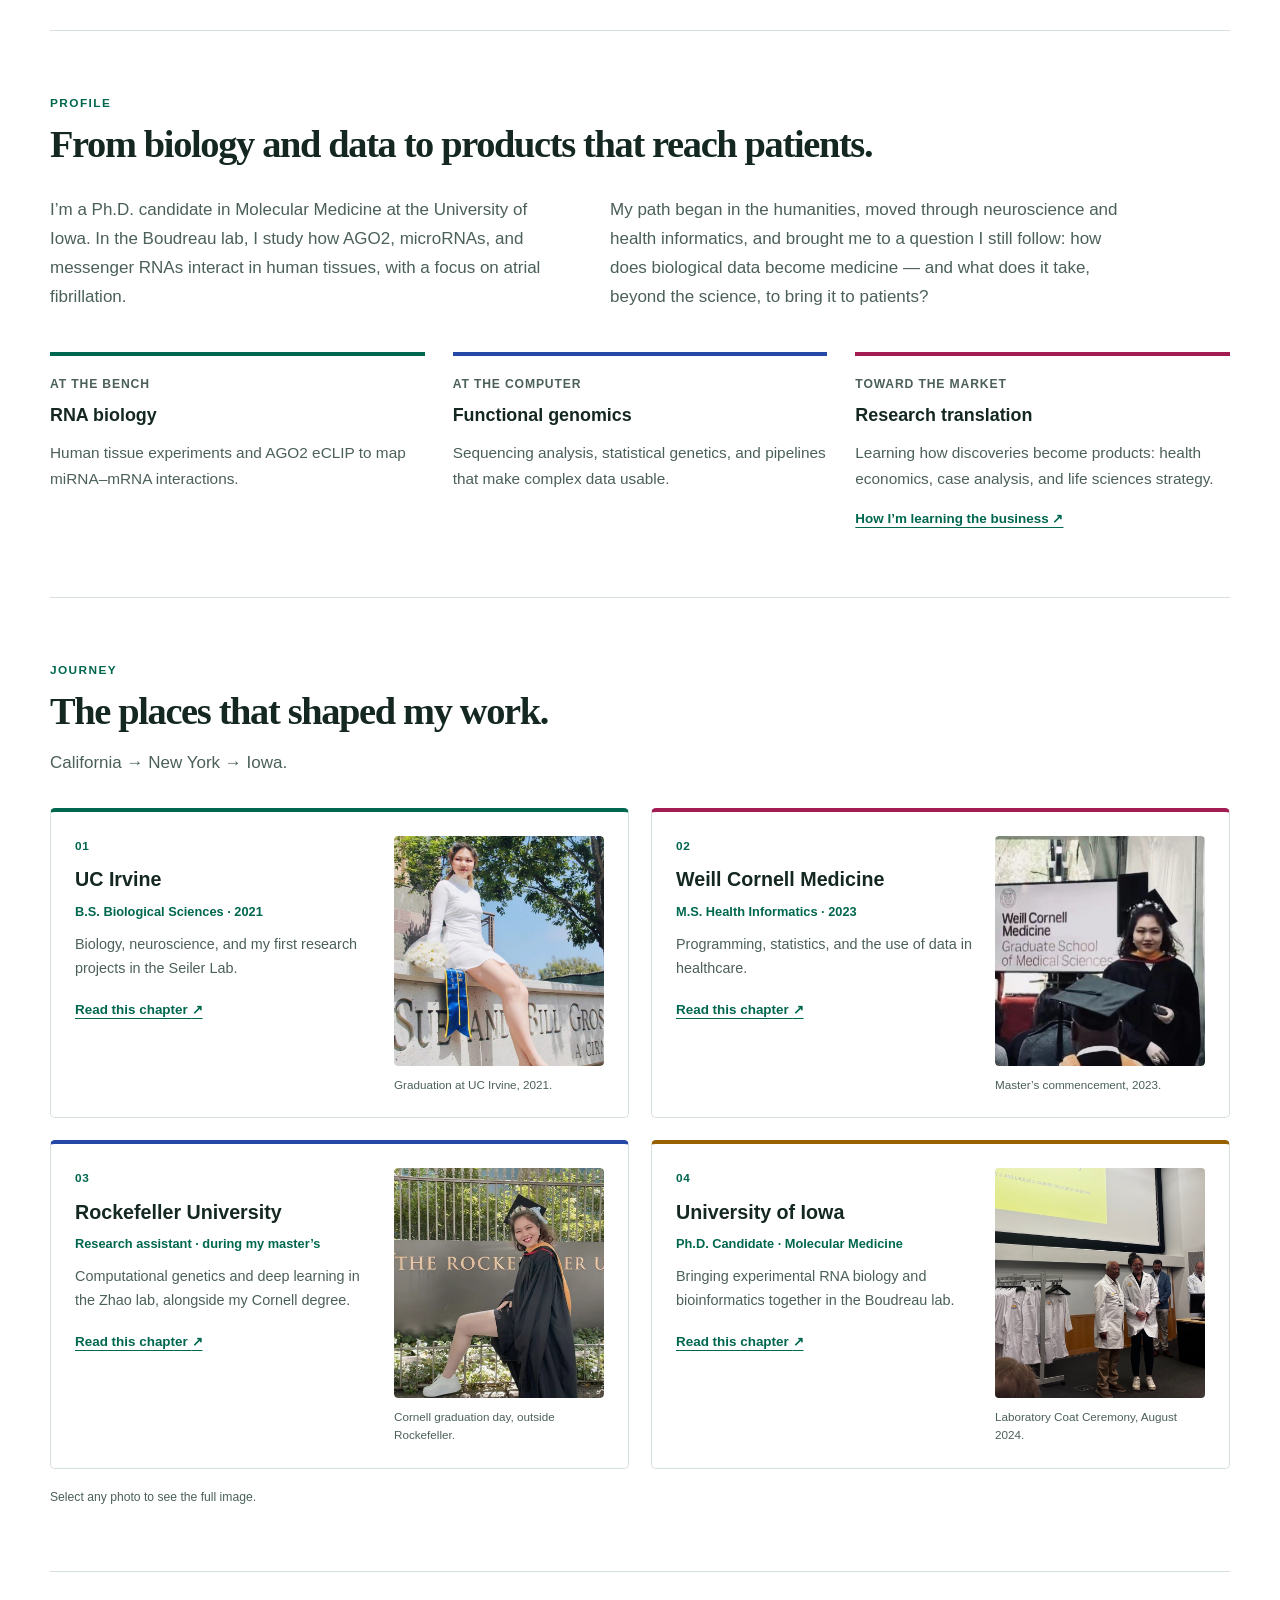
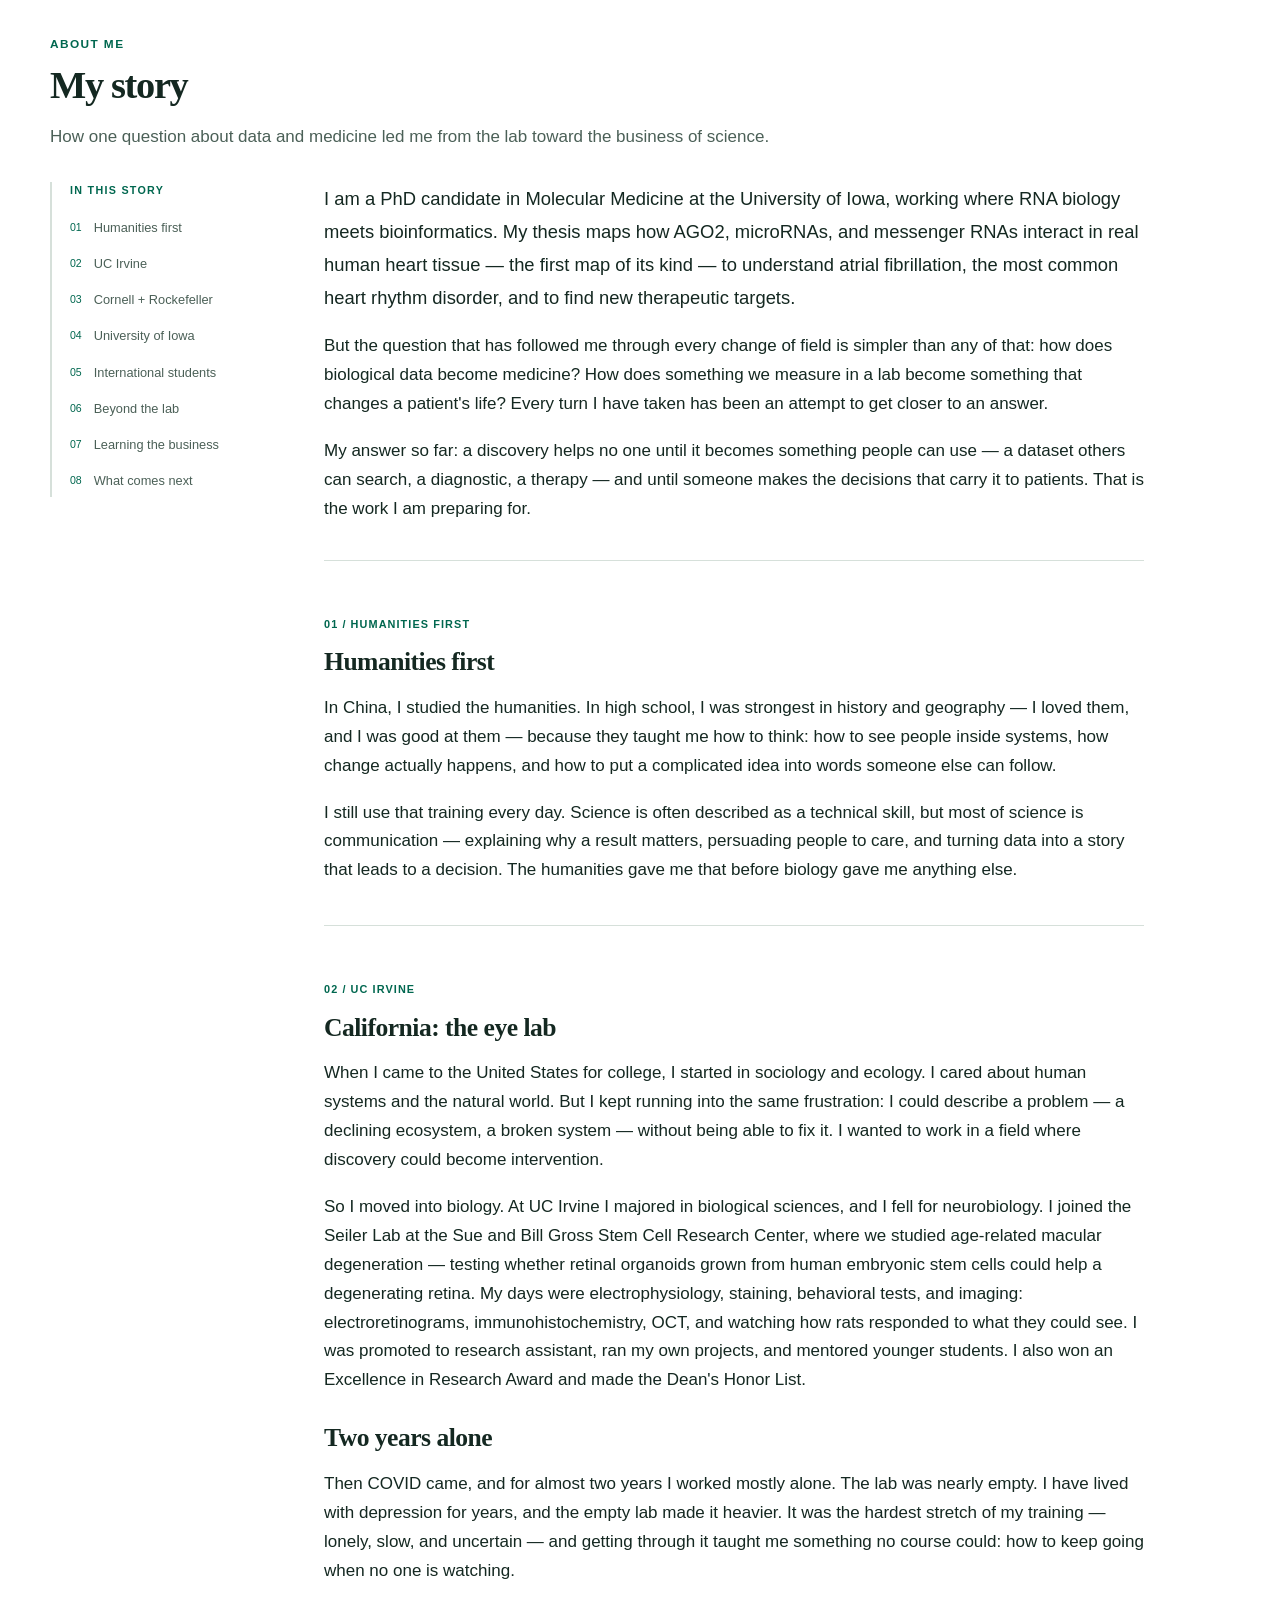
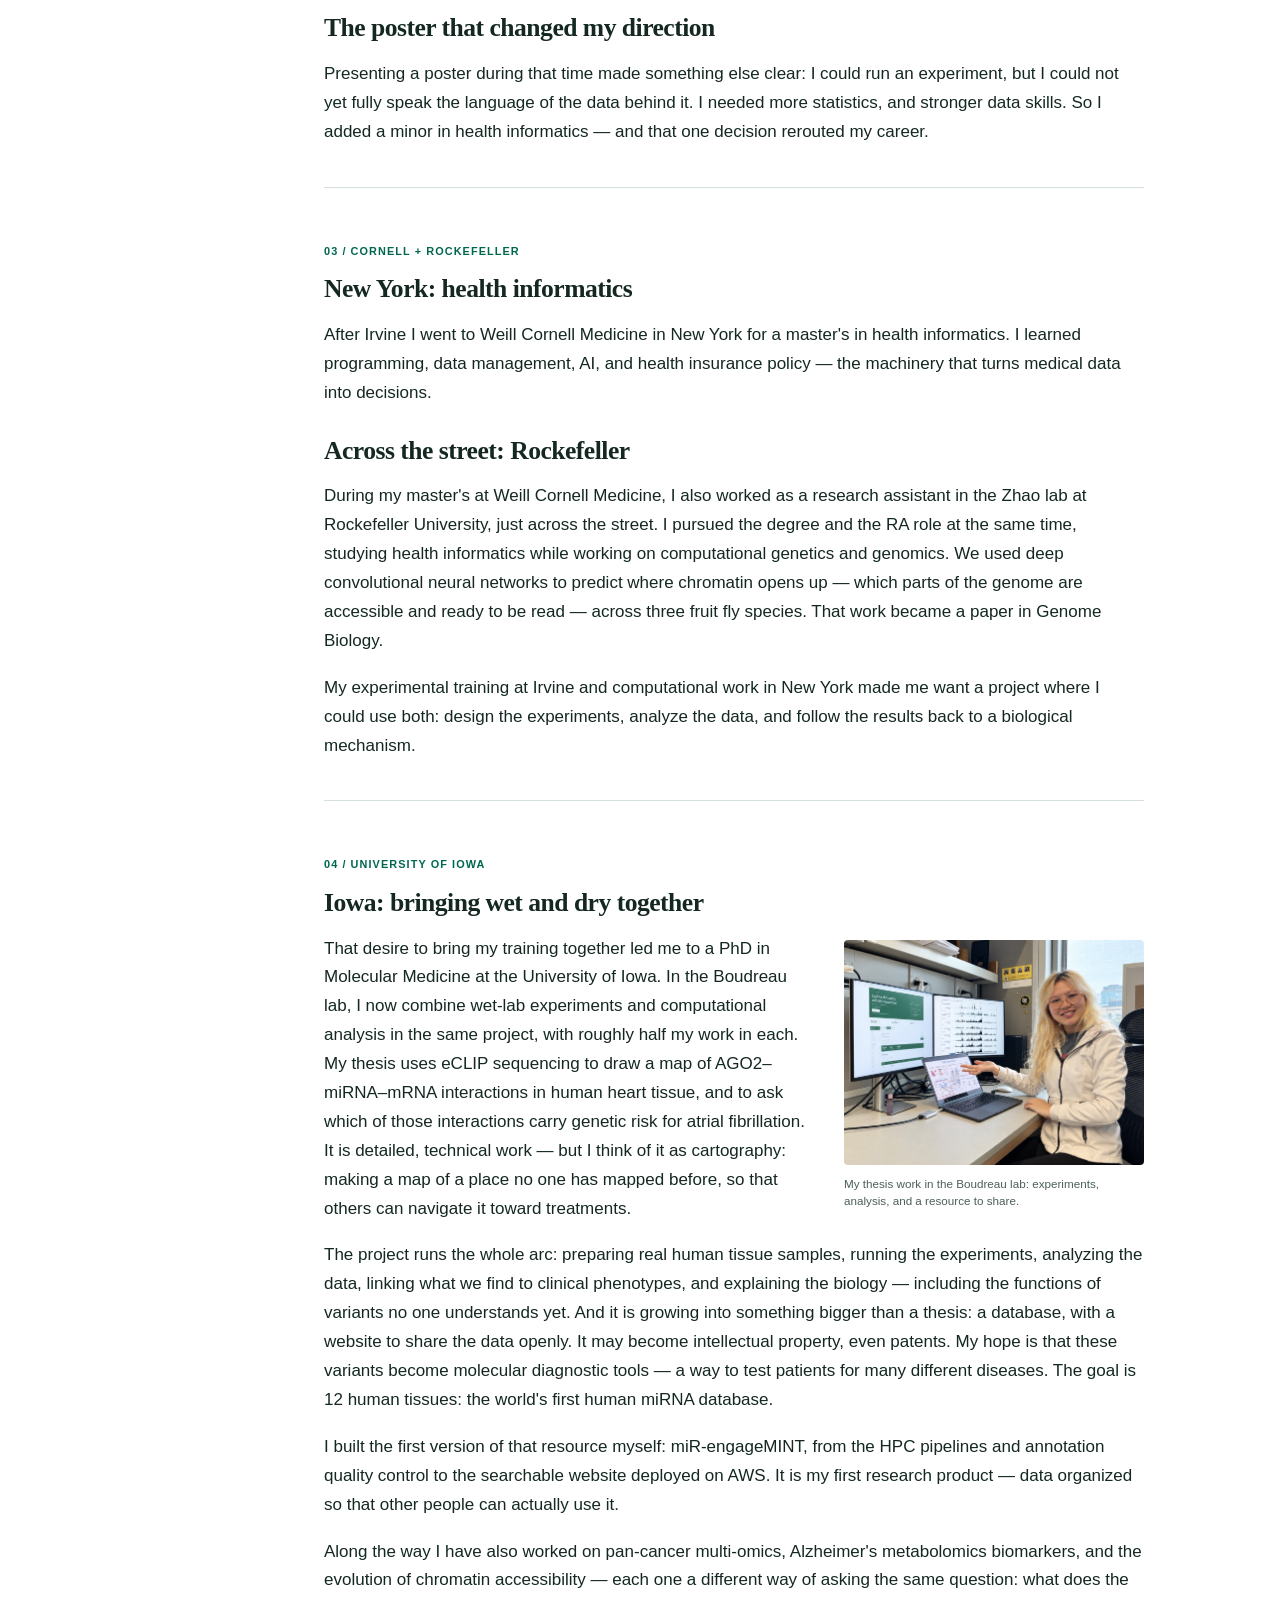
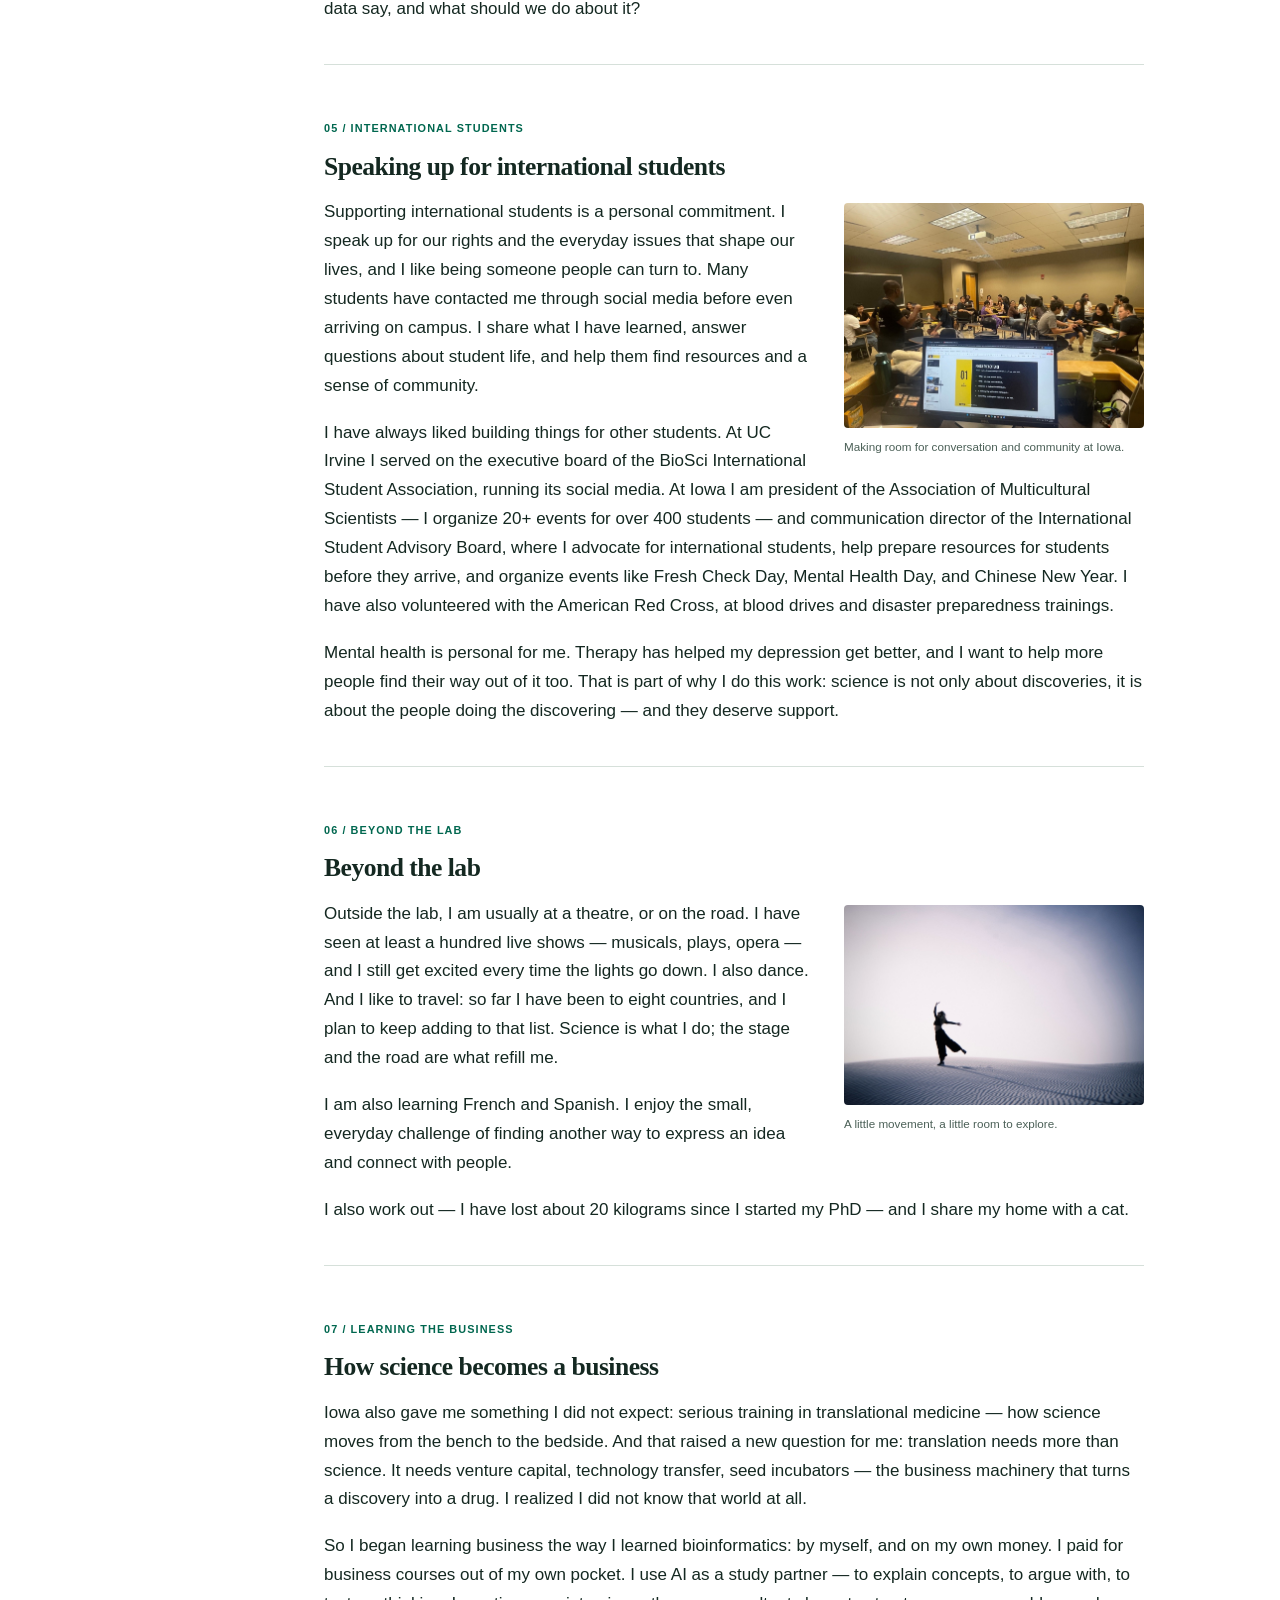
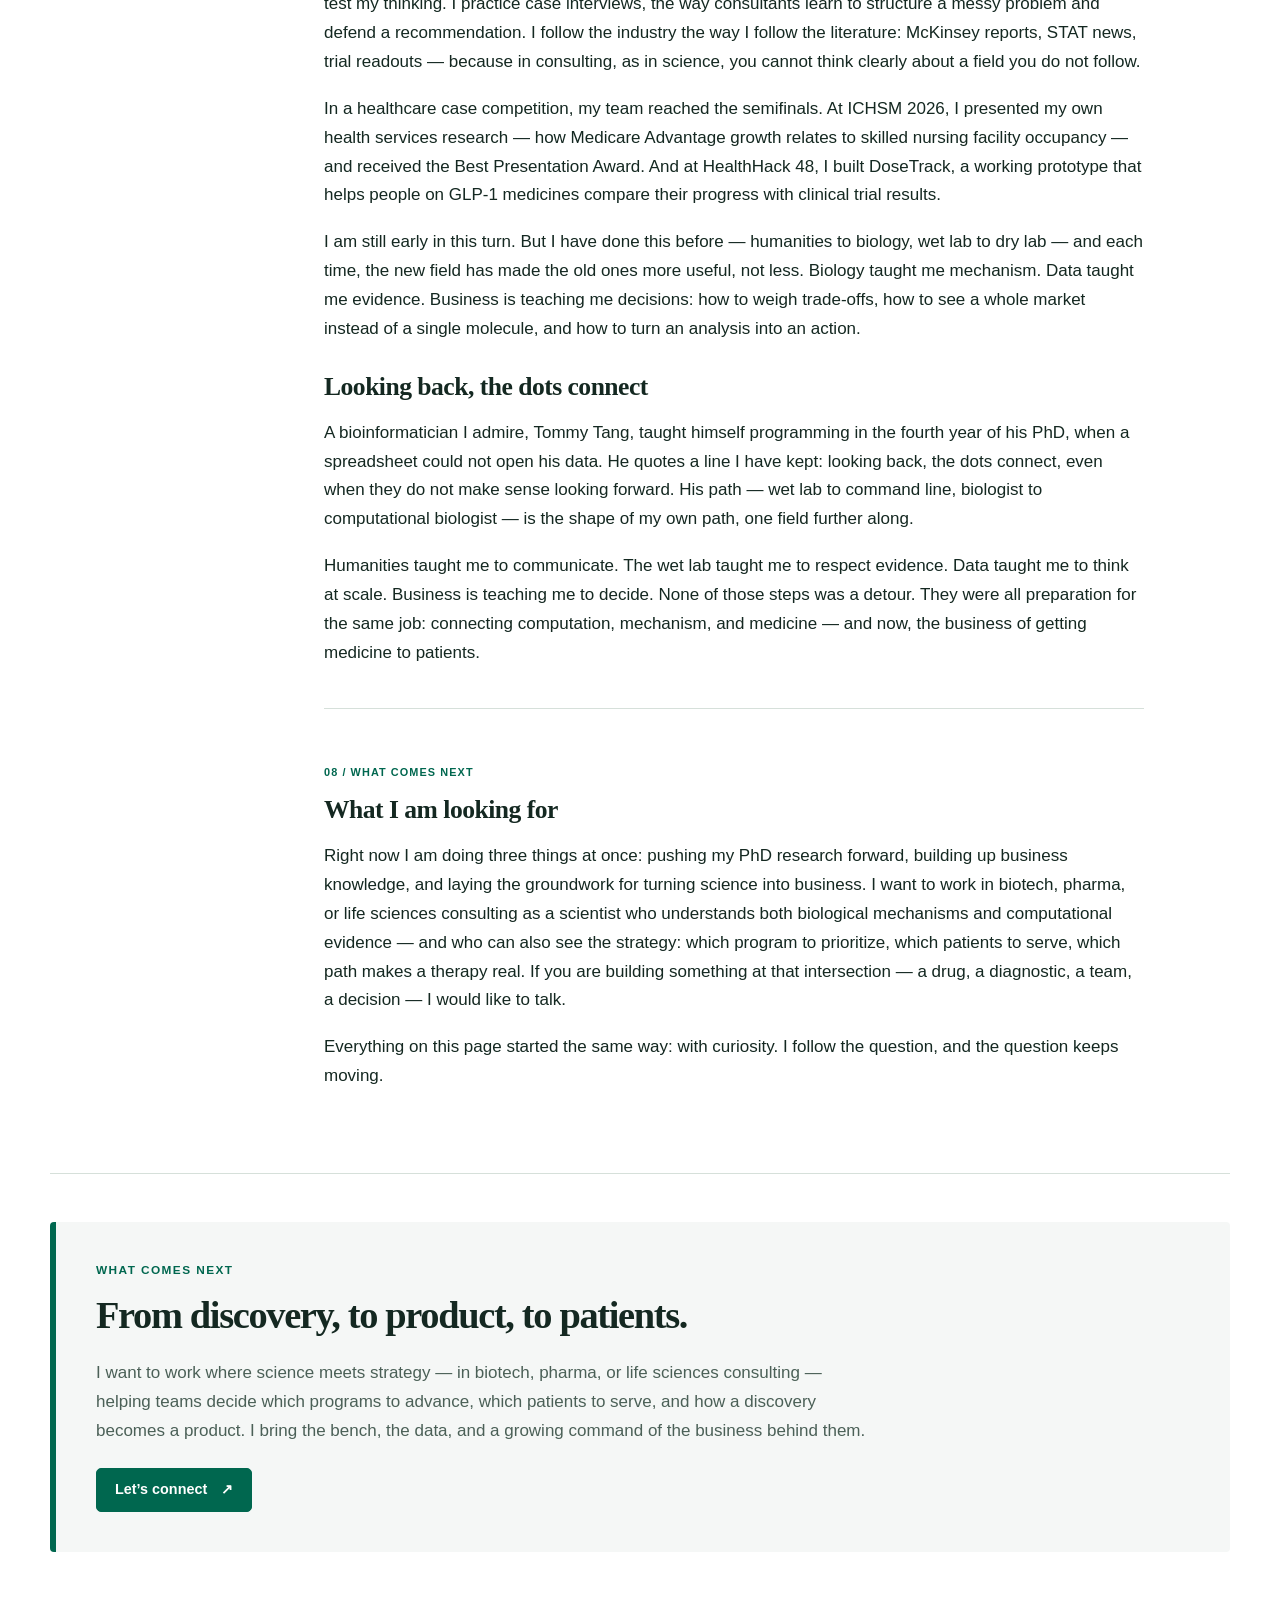
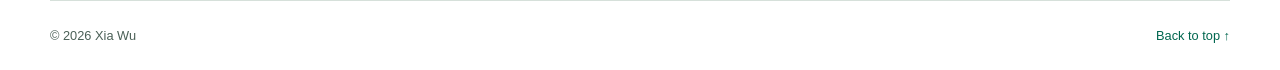
==== commit 2daabb3b: "Position the site around turning research into products Reframe the hero, path, profile, skills, Git" ====
--- a/index.html
+++ b/index.html
@@ -5,9 +5,9 @@
     <meta name="viewport" content="width=device-width, initial-scale=1" />
     <meta
       name="description"
-      content="Xia (Candice) Wu is a Ph.D. candidate in Molecular Medicine studying RNA biology, functional genomics, and computational mechanisms of cardiovascular disease — and learning life sciences consulting."
+      content="Xia (Candice) Wu is a Ph.D. candidate in Molecular Medicine working from RNA biology and bioinformatics toward research translation and commercialization: how discoveries become products, and how products reach patients."
     />
-    <title>Xia Wu | RNA Biology, Functional Genomics & Bioinformatics</title>
+    <title>Xia Wu | RNA Biology, Bioinformatics & Research Translation</title>
     <link rel="icon" href="assets/favicon.svg" type="image/svg+xml" />
     <link rel="canonical" href="https://candicewu0515.github.io/" />
     <link rel="alternate" hreflang="en" href="https://candicewu0515.github.io/" />
@@ -48,9 +48,8 @@
           <p class="eyebrow">Ph.D. Candidate · Molecular Medicine · University of Iowa</p>
           <h1>Xia (Candice) Wu</h1>
           <p class="hero-lede">
-            I bring experimental biology and computation together to understand human disease.
-            Along the way, I’m learning how discoveries become treatments — and speaking up
-            for the international student community I’m part of.
+            I bring experimental biology and computation together to understand human disease — and
+            I’m building the business skills to turn discoveries into products that reach patients.
           </p>
           <div class="hero-actions" aria-label="Profile links">
             <a class="button primary" href="mailto:xwu76@uiowa.edu">Email</a>
@@ -63,11 +62,11 @@
         <figure class="portrait-wrap">
           <img src="assets/xia-wu-portrait.jpg" alt="Portrait of Xia Wu" width="1206" height="1206" fetchpriority="high" decoding="async" />
           <figcaption>
-            <span>Functional genomics · RNA biology · Bioinformatics</span>
+            <span>RNA biology · Bioinformatics · Research translation</span>
           </figcaption>
         </figure>
       </section>
-      <div class="path-strip" aria-label="My path"><span>Humanities</span><b aria-hidden="true">→</b><span>Experimental biology</span><b aria-hidden="true">→</b><span>Computation</span><b aria-hidden="true">→</b><span>Translational bioinformatics</span></div>
+      <div class="path-strip" aria-label="My path"><span>Humanities</span><b aria-hidden="true">→</b><span>Experimental biology</span><b aria-hidden="true">→</b><span>Computation</span><b aria-hidden="true">→</b><span>Translation &amp; commercialization</span></div>
       <section class="section publications" id="publications" aria-labelledby="publications-heading">
         <div class="section-heading">
           <p class="eyebrow">Selected work</p>
@@ -124,57 +123,57 @@
         </div>
       </section>
       <section class="section code-section" id="github" aria-labelledby="github-heading">
-        <div class="section-heading"><p class="eyebrow">GitHub</p><h2 id="github-heading">Code, pipelines, and data resources.</h2><p>Reproducible analyses and tools, from my thesis database to multi-omics pipelines.</p></div>
+        <div class="section-heading"><p class="eyebrow">GitHub</p><h2 id="github-heading">Research products, pipelines, and prototypes.</h2><p>From a thesis database to a health app prototype: research turned into things people can use.</p></div>
         <div class="code-grid">
-<article><p class="code-meta">Thesis resource · Web app</p><h3><a href="https://mir-engagemint.io/" target="_blank" rel="noopener">miR-engageMINT</a></h3><p>A searchable explorer of AGO2-associated miRNA binding sites from human eCLIP. I built the HPC workflows, annotation QC, web interface, and AWS deployment.</p><div class="code-links"><a href="https://mir-engagemint.io/" target="_blank" rel="noopener">Website <span aria-hidden="true">↗</span></a><a href="https://github.com/candicewu0515/miR-engageMINT" target="_blank" rel="noopener">Overview <span aria-hidden="true">↗</span></a></div></article>
+<article><p class="code-meta">Thesis resource · Data product</p><h3><a href="https://mir-engagemint.io/" target="_blank" rel="noopener">miR-engageMINT</a></h3><p>A searchable explorer of AGO2-associated miRNA binding sites from human eCLIP. I built the HPC workflows, annotation QC, web interface, and AWS deployment.</p><div class="code-links"><a href="https://mir-engagemint.io/" target="_blank" rel="noopener">Website <span aria-hidden="true">↗</span></a><a href="https://github.com/candicewu0515/miR-engageMINT" target="_blank" rel="noopener">Overview <span aria-hidden="true">↗</span></a></div></article>
+<article><p class="code-meta">Product prototype · HealthHack 48</p><h3><a href="https://candicewu0515.github.io/dosetrack/" target="_blank" rel="noopener">DoseTrack</a></h3><p>A private GLP-1 dose, weight, and side-effect tracker that compares a user’s progress with clinical trial results and FDA data, and prints a one-page summary for the doctor.</p><div class="code-links"><a href="https://candicewu0515.github.io/dosetrack/" target="_blank" rel="noopener">Live demo <span aria-hidden="true">↗</span></a><a href="https://github.com/candicewu0515/dosetrack" target="_blank" rel="noopener">Repository <span aria-hidden="true">↗</span></a></div></article>
 <article><p class="code-meta">Python + R · Multi-omics</p><h3><a href="https://github.com/candicewu0515/PHLDA3-THCA" target="_blank" rel="noopener">PHLDA3-THCA</a></h3><p>Integrated multi-cohort and single-cell analysis of PHLDA3 in thyroid carcinoma, with reproducible code, figures, and manuscript.</p><div class="code-links"><a href="https://github.com/candicewu0515/PHLDA3-THCA" target="_blank" rel="noopener">Repository <span aria-hidden="true">↗</span></a></div></article>
 <article><p class="code-meta">R · Transcriptomics</p><h3><a href="https://github.com/candicewu0515/HF-muscle-ageing-signature" target="_blank" rel="noopener">HF-muscle-ageing-signature</a></h3><p>A hypothesis-generating pipeline mapping a shared transcriptional signature between heart failure and ageing skeletal muscle, with a CLIP-supported miRNA/TF network.</p><div class="code-links"><a href="https://github.com/candicewu0515/HF-muscle-ageing-signature" target="_blank" rel="noopener">Repository <span aria-hidden="true">↗</span></a></div></article>
-<article><p class="code-meta">R · Machine learning</p><h3><a href="https://github.com/candicewu0515/crc-lasso-tcga" target="_blank" rel="noopener">crc-lasso-tcga</a></h3><p>A LASSO gene-signature pipeline that classifies colorectal cancer versus normal colon tissue from TCGA RNA-seq; companion code for an ICBB 2026 paper.</p><div class="code-links"><a href="https://github.com/candicewu0515/crc-lasso-tcga" target="_blank" rel="noopener">Repository <span aria-hidden="true">↗</span></a></div></article>
-<article><p class="code-meta">Python · Hackathon</p><h3><a href="https://github.com/candicewu0515/genedis2026-ra-multiomics" target="_blank" rel="noopener">genedis2026-ra-multiomics</a></h3><p>Rheumatoid arthritis multi-omics integration across genetics, single-nucleus RNA/ATAC, spatial, bulk, and proteomics data for GeNeDis 2026.</p><div class="code-links"><a href="https://github.com/candicewu0515/genedis2026-ra-multiomics" target="_blank" rel="noopener">Repository <span aria-hidden="true">↗</span></a></div></article>
-<article><p class="code-meta">Python · Teaching</p><h3><a href="https://candicewu0515.github.io/protein-design-local-teaching/" target="_blank" rel="noopener">protein-design-local-teaching</a></h3><p>A function-constrained protein-design module built around GB1, with ProteinMPNN and ESMFold results, verified data, and instructor materials.</p><div class="code-links"><a href="https://candicewu0515.github.io/protein-design-local-teaching/" target="_blank" rel="noopener">Docs <span aria-hidden="true">↗</span></a><a href="https://github.com/candicewu0515/protein-design-local-teaching" target="_blank" rel="noopener">Repository <span aria-hidden="true">↗</span></a></div></article></div>
+<article><p class="code-meta">R · Machine learning</p><h3><a href="https://github.com/candicewu0515/crc-lasso-tcga" target="_blank" rel="noopener">crc-lasso-tcga</a></h3><p>A LASSO gene-signature pipeline that classifies colorectal cancer versus normal colon tissue from TCGA RNA-seq; companion code for my ICBB 2026 paper.</p><div class="code-links"><a href="https://github.com/candicewu0515/crc-lasso-tcga" target="_blank" rel="noopener">Repository <span aria-hidden="true">↗</span></a></div></article>
+<article><p class="code-meta">Python · Hackathon</p><h3><a href="https://github.com/candicewu0515/genedis2026-ra-multiomics" target="_blank" rel="noopener">genedis2026-ra-multiomics</a></h3><p>Rheumatoid arthritis multi-omics integration across genetics, single-nucleus RNA/ATAC, spatial, bulk, and proteomics data for GeNeDis 2026.</p><div class="code-links"><a href="https://github.com/candicewu0515/genedis2026-ra-multiomics" target="_blank" rel="noopener">Repository <span aria-hidden="true">↗</span></a></div></article></div>
         <a class="text-link code-all" href="https://github.com/candicewu0515" target="_blank" rel="noopener">See all repositories on GitHub <span aria-hidden="true">↗</span></a>
       </section>
       <section class="section work-section" id="skills">
-        <div class="section-heading"><p class="eyebrow">Skills</p><h2>What I do, and what I’m learning.</h2><p>Practical methods, research experience, and the work I do with people.</p></div>
+        <div class="section-heading"><p class="eyebrow">Skills</p><h2>From discovery to product.</h2><p>Each skill is one step in moving research from the bench, through data, to patients and the market.</p></div>
         <div class="work-grid">
-<article><span class="skill-number">01 / EXPERIMENTS</span><h3>Experimental biology</h3><ul>
+<article><span class="skill-number">01 / DISCOVER</span><h3>Experimental biology</h3><ul>
 <li><strong>RNA biology:</strong> human tissue preparation, AGO2 eCLIP, and miRNA–mRNA interactions.</li>
-<li><strong>Retinal research:</strong> retinal organoid studies, electroretinography, OCT, and behavioral assays.</li>
+<li><strong>Retinal research:</strong> retinal organoid transplants, electroretinography, OCT, and behavioral assays.</li>
 <li><strong>Lab methods:</strong> immunohistochemistry / immunofluorescence, Western blotting, imaging, and troubleshooting.</li>
 </ul></article>
-<article><span class="skill-number">02 / SEQUENCING</span><h3>Bioinformatics &amp; genomics</h3><ul>
+<article><span class="skill-number">02 / ANALYZE</span><h3>Bioinformatics &amp; data science</h3><ul>
 <li><strong>Sequencing analysis:</strong> CLIP-seq, RNA-seq, scRNA-seq, ATAC-seq, and small RNA.</li>
-<li><strong>Biological interpretation:</strong> functional genomics, variant analysis, and links to clinical phenotypes.</li>
-<li><strong>Across projects:</strong> pan-cancer multi-omics, metabolomics biomarkers, and chromatin accessibility.</li>
+<li><strong>Modeling:</strong> Python, R, statistical modeling, LASSO classifiers, and deep neural networks for genomics.</li>
+<li><strong>Biomarker discovery:</strong> multi-omics, metabolomics, and gene signatures linked to clinical phenotypes.</li>
 </ul></article>
-<article><span class="skill-number">03 / COMPUTATION</span><h3>Programming &amp; data science</h3><ul>
-<li><strong>Analysis:</strong> Python, R, statistical modeling, and data visualization.</li>
-<li><strong>Machine learning:</strong> predictive modeling and deep convolutional neural networks for genomics.</li>
-<li><strong>Research infrastructure:</strong> analysis pipelines, SGE/HPC workflows, and web resources for sharing data.</li>
+<article><span class="skill-number">03 / BUILD</span><h3>Research products</h3><ul>
+<li><strong>Data products:</strong> miR-engageMINT, a searchable miRNA database and website deployed on AWS.</li>
+<li><strong>Pipelines:</strong> reproducible SGE/HPC workflows that turn raw sequencing into shareable results.</li>
+<li><strong>Prototypes:</strong> DoseTrack, a private GLP-1 tracker built at HealthHack 48.</li>
 </ul></article>
-<article><span class="skill-number">04 / HEALTHCARE</span><h3>Health informatics &amp; translation</h3><ul>
-<li><strong>Health data:</strong> data management, clinical evidence, and healthcare policy research.</li>
-<li><strong>Translational research:</strong> connecting molecular findings to disease mechanisms and therapeutic questions.</li>
-<li><strong>Currently building:</strong> life sciences business knowledge, case analysis, and consulting problem-solving.</li>
+<article><span class="skill-number">04 / TRANSLATE</span><h3>Health evidence &amp; policy</h3><ul>
+<li><strong>Translational research:</strong> linking molecular findings to diagnostics, drug targets, and therapeutic questions.</li>
+<li><strong>Health services research:</strong> Medicare Advantage and nursing facility occupancy (ICHSM 2026 Best Presentation).</li>
+<li><strong>Health informatics:</strong> clinical data, health insurance policy, and evidence for healthcare decisions.</li>
 </ul></article>
-<article><span class="skill-number">05 / PEOPLE</span><h3>Leadership &amp; advocacy</h3><ul>
-<li><strong>Student leadership:</strong> AMS president; International Student Advisory Board communication director.</li>
-<li><strong>Community work:</strong> international student rights, pre-arrival support, events, and social media outreach.</li>
-<li><strong>Science communication:</strong> teaching, mentoring, peer review, and cross-cultural collaboration.</li>
+<article><span class="skill-number">05 / COMMERCIALIZE</span><h3>Life sciences business</h3><ul>
+<li><strong>Case analysis:</strong> structuring problems and defending recommendations; healthcare case competition semifinalist.</li>
+<li><strong>Industry tracking:</strong> drug pipelines, clinical trial readouts, consulting reports, and STAT News.</li>
+<li><strong>Now learning:</strong> technology transfer, intellectual property, and venture funding.</li>
 </ul></article>
-<article><span class="skill-number">06 / COMMUNICATION</span><h3>Languages &amp; lifelong learning</h3><ul>
-<li><strong>Chinese &amp; English:</strong> connecting across the communities where I have studied and worked.</li>
-<li><strong>Learning French &amp; Spanish:</strong> ongoing language study.</li>
-<li><strong>Humanities foundation:</strong> writing, presenting, and making complex ideas understandable.</li>
+<article><span class="skill-number">06 / LEAD</span><h3>Leadership &amp; communication</h3><ul>
+<li><strong>Student leadership:</strong> AMS president (20+ events, 400+ students); International Student Advisory Board communication director.</li>
+<li><strong>Science communication:</strong> teaching, mentoring, peer review, and explaining research to non-specialists.</li>
+<li><strong>Languages:</strong> Chinese and English; learning French and Spanish.</li>
 </ul></article></div>
       </section>
       <section class="section" id="profile">
-        <div class="section-heading"><p class="eyebrow">Profile</p><h2>Biology, data, and the people behind them.</h2></div>
-        <div class="profile-intro"><p>I’m a Ph.D. candidate in Molecular Medicine at the University of Iowa. In the Boudreau lab, I study how AGO2, microRNAs, and messenger RNAs interact in human tissues, with a focus on atrial fibrillation.</p><p>My path began in the humanities, moved through neuroscience and health informatics, and brought me to a question I still follow: how can biological data help us understand disease and improve medicine?</p></div>
+        <div class="section-heading"><p class="eyebrow">Profile</p><h2>From biology and data to products that reach patients.</h2></div>
+        <div class="profile-intro"><p>I’m a Ph.D. candidate in Molecular Medicine at the University of Iowa. In the Boudreau lab, I study how AGO2, microRNAs, and messenger RNAs interact in human tissues, with a focus on atrial fibrillation.</p><p>My path began in the humanities, moved through neuroscience and health informatics, and brought me to a question I still follow: how does biological data become medicine — and what does it take, beyond the science, to bring it to patients?</p></div>
         <div class="research-grid">
           <article><p class="panel-kicker">At the bench</p><h3>RNA biology</h3><p>Human tissue experiments and AGO2 eCLIP to map miRNA–mRNA interactions.</p></article>
           <article><p class="panel-kicker">At the computer</p><h3>Functional genomics</h3><p>Sequencing analysis, statistical genetics, and pipelines that make complex data usable.</p></article>
-          <article><p class="panel-kicker">In the community</p><h3>Student advocacy</h3><p>Speaking up for international students and helping people find their footing, even before they arrive.</p><a class="text-link" href="#story-community">Why this matters to me ↗</a></article>
+          <article><p class="panel-kicker">Toward the market</p><h3>Research translation</h3><p>Learning how discoveries become products: health economics, case analysis, and life sciences strategy.</p><a class="text-link" href="#story-consulting">How I’m learning the business ↗</a></article>
         </div>
       </section>
       <section class="section" id="journey">
@@ -198,15 +197,15 @@
         <p class="photo-hint">Select any photo to see the full image.</p>
       </section>
       <section class="section story-section" id="story">
-        <div class="section-heading"><p class="eyebrow">About me</p><h2>My story</h2><p>A path through fields, cities, and ways of thinking.</p></div>
+        <div class="section-heading"><p class="eyebrow">About me</p><h2>My story</h2><p>How one question about data and medicine led me from the lab toward the business of science.</p></div>
         <div class="story-layout">
           <aside class="story-index"><nav aria-label="Story chapters"><p class="eyebrow">In this story</p><a href="#story-roots"><span>01</span>Humanities first</a>
 <a href="#story-uci"><span>02</span>UC Irvine</a>
 <a href="#story-new-york"><span>03</span>Cornell + Rockefeller</a>
 <a href="#story-iowa"><span>04</span>University of Iowa</a>
-<a href="#story-consulting"><span>05</span>Learning the business</a>
-<a href="#story-community"><span>06</span>International students</a>
-<a href="#story-life"><span>07</span>Beyond the lab</a>
+<a href="#story-community"><span>05</span>International students</a>
+<a href="#story-life"><span>06</span>Beyond the lab</a>
+<a href="#story-consulting"><span>07</span>Learning the business</a>
 <a href="#story-next"><span>08</span>What comes next</a></nav></aside>
           <div class="story-body"><div class="story-opening">
           <p>
@@ -221,6 +220,11 @@
             any of that: how does biological data become medicine? How does something we measure
             in a lab become something that changes a patient's life? Every turn I have taken has
             been an attempt to get closer to an answer.
+          </p>
+          <p>
+            My answer so far: a discovery helps no one until it becomes something people can use —
+            a dataset others can search, a diagnostic, a therapy — and until someone makes the
+            decisions that carry it to patients. That is the work I am preparing for.
           </p>
           </div><article class="story-chapter" id="story-roots"><p class="chapter-label">01 / Humanities first</p><h3>Humanities first</h3>
           <p>
@@ -318,40 +322,17 @@
             database.
           </p>
           <p>
+            I built the first version of that resource myself: miR-engageMINT, from the HPC
+            pipelines and annotation quality control to the searchable website deployed on AWS.
+            It is my first research product — data organized so that other people can actually use it.
+          </p>
+          <p>
             Along the way I have also worked on pan-cancer multi-omics, Alzheimer's metabolomics
             biomarkers, and the evolution of chromatin accessibility — each one a different way of
             asking the same question: what does the data say, and what should we do about it?
           </p>
           </article>
-<article class="story-chapter" id="story-consulting"><p class="chapter-label">05 / Learning the business</p><h3>The turn toward life sciences consulting</h3>
-          <p>
-            Iowa also gave me something I did not expect: serious training in translational
-            medicine — how science moves from the bench to the bedside. And that raised a new
-            question for me: translation needs more than science. It needs venture capital,
-            technology transfer, seed incubators — the business machinery that turns a discovery
-            into a drug. I realized I did not know that world at all.
-          </p>
-          <p>
-            So I began learning business the way I learned bioinformatics: by myself, and on my
-            own money. I paid for business courses out of my own pocket. I use AI as a study
-            partner — to explain concepts, to argue with, to test my thinking. I practice case
-            interviews, the way consultants learn to structure a messy problem and defend a
-            recommendation. I follow the industry the way I follow the literature: McKinsey
-            reports, STAT news, trial readouts — because in consulting, as in science, you cannot
-            think clearly about a field you do not follow.
-          </p>
-          <p>
-            In a healthcare case competition, my team reached the semifinals.
-          </p>
-          <p>
-            I am still early in this turn. But I have done this before — humanities to biology,
-            wet lab to dry lab — and each time, the new field has made the old ones more useful,
-            not less. Biology taught me mechanism. Data taught me evidence. Business is teaching
-            me decisions: how to weigh trade-offs, how to see a whole market instead of a single
-            molecule, and how to turn an analysis into an action.
-          </p>
-          </article>
-<article class="story-chapter" id="story-community"><p class="chapter-label">06 / International students</p><h3>Speaking up for international students</h3>
+<article class="story-chapter" id="story-community"><p class="chapter-label">05 / International students</p><h3>Speaking up for international students</h3>
 <figure class="story-photo">
               <a class="photo-link" href="assets/ams-workshop.jpg" target="_blank" rel="noopener" aria-label="Open full photo: A student workshop at the University of Iowa"><img src="assets/ams-workshop.jpg" alt="A student workshop at the University of Iowa" width="1206" height="905" loading="lazy" decoding="async" /></a>
               <figcaption>Making room for conversation and community at Iowa.</figcaption>
@@ -380,7 +361,59 @@
             discovering — and they deserve support.
           </p>
           </article>
-<article class="story-chapter" id="story-life"><p class="chapter-label">07 / Beyond the lab</p><h3>Looking back, the dots connect</h3>
+<article class="story-chapter" id="story-life"><p class="chapter-label">06 / Beyond the lab</p><h3>Beyond the lab</h3>
+<figure class="story-photo">
+              <a class="photo-link" href="assets/dance-dunes.jpg" target="_blank" rel="noopener" aria-label="Open full photo: A dancer silhouetted on sand dunes"><img src="assets/dance-dunes.jpg" alt="A dancer silhouetted on sand dunes" width="1206" height="804" loading="lazy" decoding="async" /></a>
+              <figcaption>A little movement, a little room to explore.</figcaption>
+            </figure>
+          <p>
+            Outside the lab, I am usually at a theatre, or on the road. I have seen at least a
+            hundred live shows — musicals, plays, opera — and I still get excited every time the
+            lights go down. I also dance. And I like to travel: so far I have been to eight
+            countries, and I plan to keep adding to that list. Science is what I do; the stage
+            and the road are what refill me.
+          </p>
+          <p>
+            I am also learning French and Spanish. I enjoy the small, everyday challenge of
+            finding another way to express an idea and connect with people.
+          </p>
+          <p>
+            I also work out — I have lost about 20 kilograms since I started my PhD — and I
+            share my home with a cat.
+          </p>
+          </article>
+<article class="story-chapter" id="story-consulting"><p class="chapter-label">07 / Learning the business</p><h3>How science becomes a business</h3>
+          <p>
+            Iowa also gave me something I did not expect: serious training in translational
+            medicine — how science moves from the bench to the bedside. And that raised a new
+            question for me: translation needs more than science. It needs venture capital,
+            technology transfer, seed incubators — the business machinery that turns a discovery
+            into a drug. I realized I did not know that world at all.
+          </p>
+          <p>
+            So I began learning business the way I learned bioinformatics: by myself, and on my
+            own money. I paid for business courses out of my own pocket. I use AI as a study
+            partner — to explain concepts, to argue with, to test my thinking. I practice case
+            interviews, the way consultants learn to structure a messy problem and defend a
+            recommendation. I follow the industry the way I follow the literature: McKinsey
+            reports, STAT news, trial readouts — because in consulting, as in science, you cannot
+            think clearly about a field you do not follow.
+          </p>
+          <p>
+            In a healthcare case competition, my team reached the semifinals. At ICHSM 2026, I
+            presented my own health services research — how Medicare Advantage growth relates to
+            skilled nursing facility occupancy — and received the Best Presentation Award. And at
+            HealthHack 48, I built DoseTrack, a working prototype that helps people on GLP-1
+            medicines compare their progress with clinical trial results.
+          </p>
+          <p>
+            I am still early in this turn. But I have done this before — humanities to biology,
+            wet lab to dry lab — and each time, the new field has made the old ones more useful,
+            not less. Biology taught me mechanism. Data taught me evidence. Business is teaching
+            me decisions: how to weigh trade-offs, how to see a whole market instead of a single
+            molecule, and how to turn an analysis into an action.
+          </p>
+          <h3>Looking back, the dots connect</h3>
           <p>
             A bioinformatician I admire, Tommy Tang, taught himself programming in the fourth year
             of his PhD, when a spreadsheet could not open his data. He quotes a line I have kept:
@@ -394,32 +427,12 @@
             was a detour. They were all preparation for the same job: connecting computation,
             mechanism, and medicine — and now, the business of getting medicine to patients.
           </p>
-          <h3>Beyond the lab</h3>
-<figure class="story-photo">
-              <a class="photo-link" href="assets/dance-dunes.jpg" target="_blank" rel="noopener" aria-label="Open full photo: A dancer silhouetted on sand dunes"><img src="assets/dance-dunes.jpg" alt="A dancer silhouetted on sand dunes" width="1206" height="804" loading="lazy" decoding="async" /></a>
-              <figcaption>A little movement, a little room to explore.</figcaption>
-            </figure>
-          <p>
-            Outside the lab, I am usually at a theatre, or on the road. I have seen at least a
-            hundred live shows — musicals, plays, opera — and I still get excited every time the
-            lights go down. I also dance. And I like to travel: so far I have been to eight
-            countries, and I plan to keep adding to that list. Science is what I do; the stage
-            and the road are what refill me.
-          </p>
-          <p>
-            I am also learning French and Spanish. I enjoy the small, everyday challenge of
-            finding another way to express an idea and connect with people.
-          </p>
-          <p>
-            I also work out — I have lost about 20 kilograms since I started my PhD — and I
-            share my home with a cat.
-          </p>
           </article>
 <article class="story-chapter" id="story-next"><p class="chapter-label">08 / What comes next</p><h3>What I am looking for</h3>
           <p>
             Right now I am doing three things at once: pushing my PhD research forward, building
             up business knowledge, and laying the groundwork for turning science into business. I
-            want to work in biotech or pharma as a scientist who understands both biological
+            want to work in biotech, pharma, or life sciences consulting as a scientist who understands both biological
             mechanisms and computational evidence — and who can also see the strategy: which
             program to prioritize, which patients to serve, which path makes a therapy real. If
             you are building something at that intersection — a drug, a diagnostic, a team, a
@@ -432,8 +445,8 @@
         </div>
       </section>
       <section class="section future-section" id="goal">
-        <p class="eyebrow">What comes next</p><h2>Connecting computation, mechanism, and medicine.</h2>
-        <p>I hope to work in biotech or pharma as a scientist who understands both biological mechanisms and computational evidence. I want to help teams turn data into clearer hypotheses, stronger experiments, and better therapeutic decisions.</p>
+        <p class="eyebrow">What comes next</p><h2>From discovery, to product, to patients.</h2>
+        <p>I want to work where science meets strategy — in biotech, pharma, or life sciences consulting — helping teams decide which programs to advance, which patients to serve, and how a discovery becomes a product. I bring the bench, the data, and a growing command of the business behind them.</p>
         <a class="button primary" href="mailto:xwu76@uiowa.edu">Let’s connect <span aria-hidden="true">↗</span></a>
       </section>
     </main>
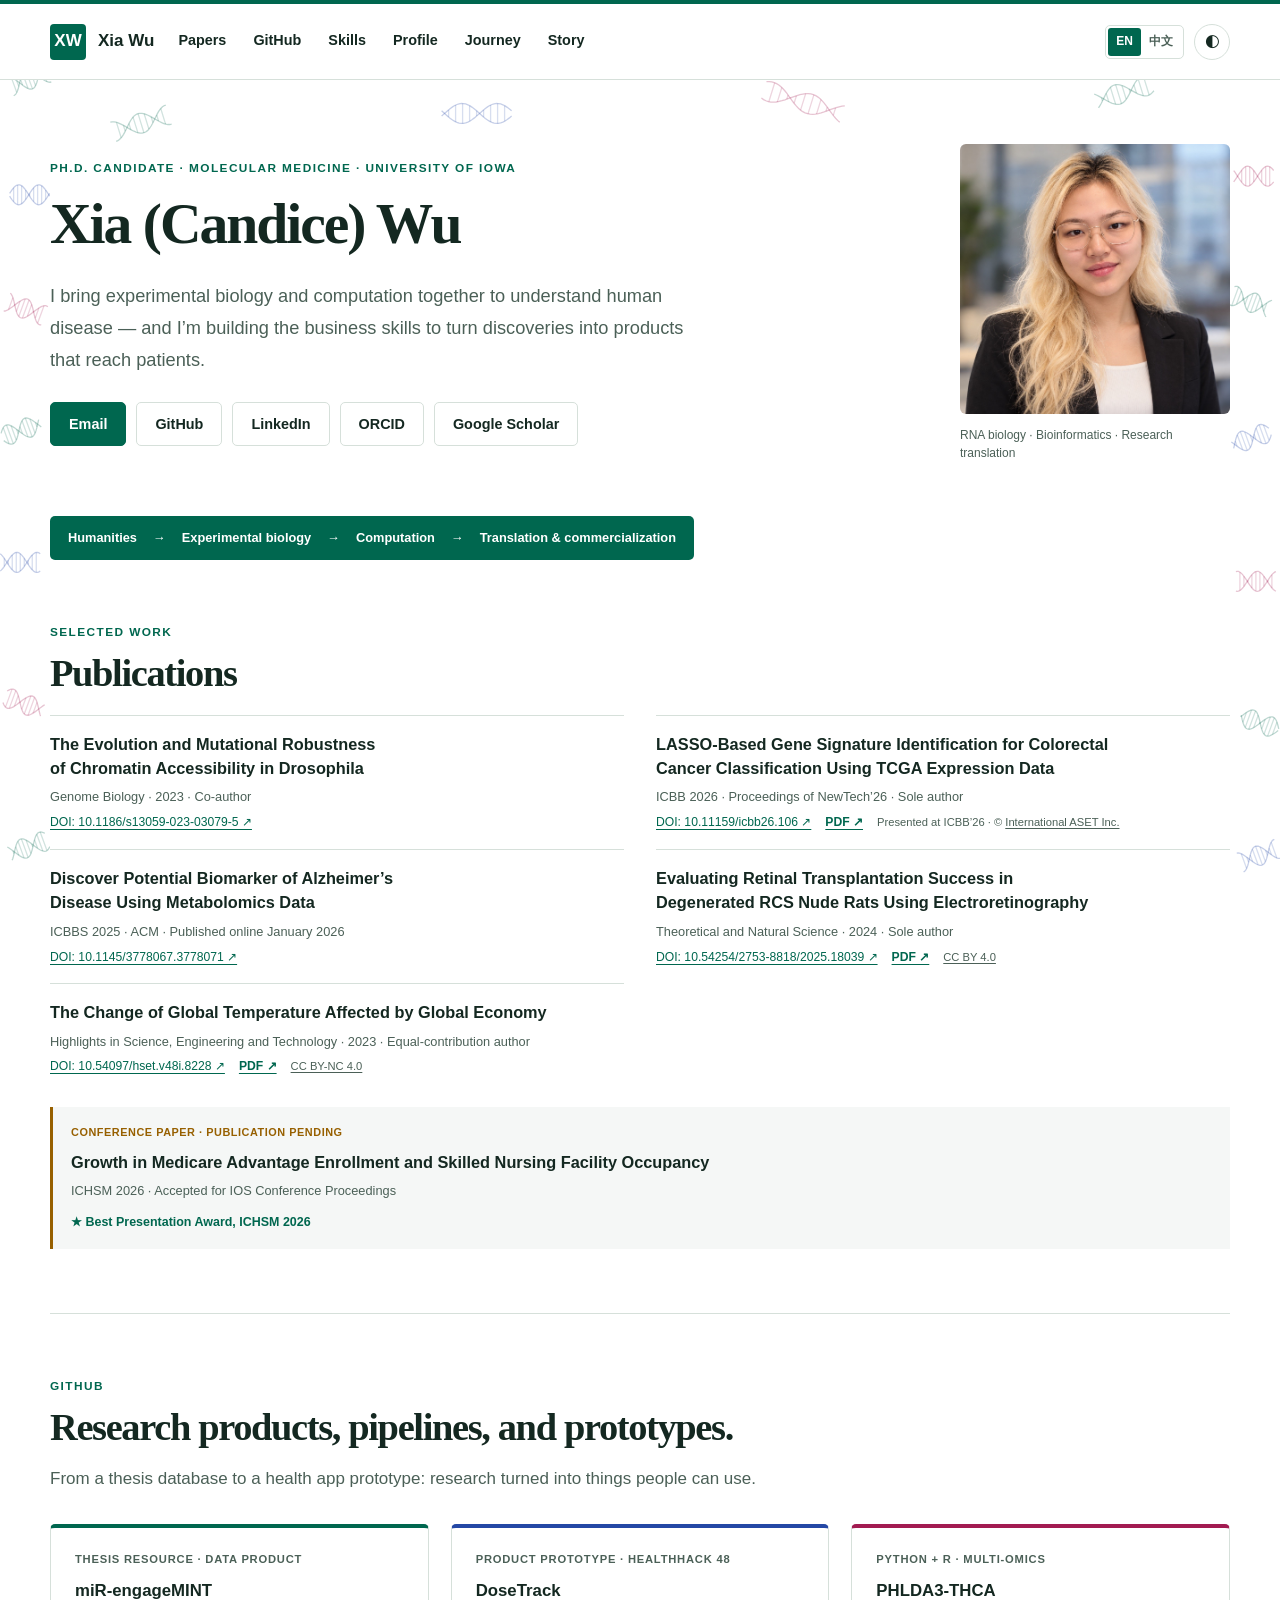
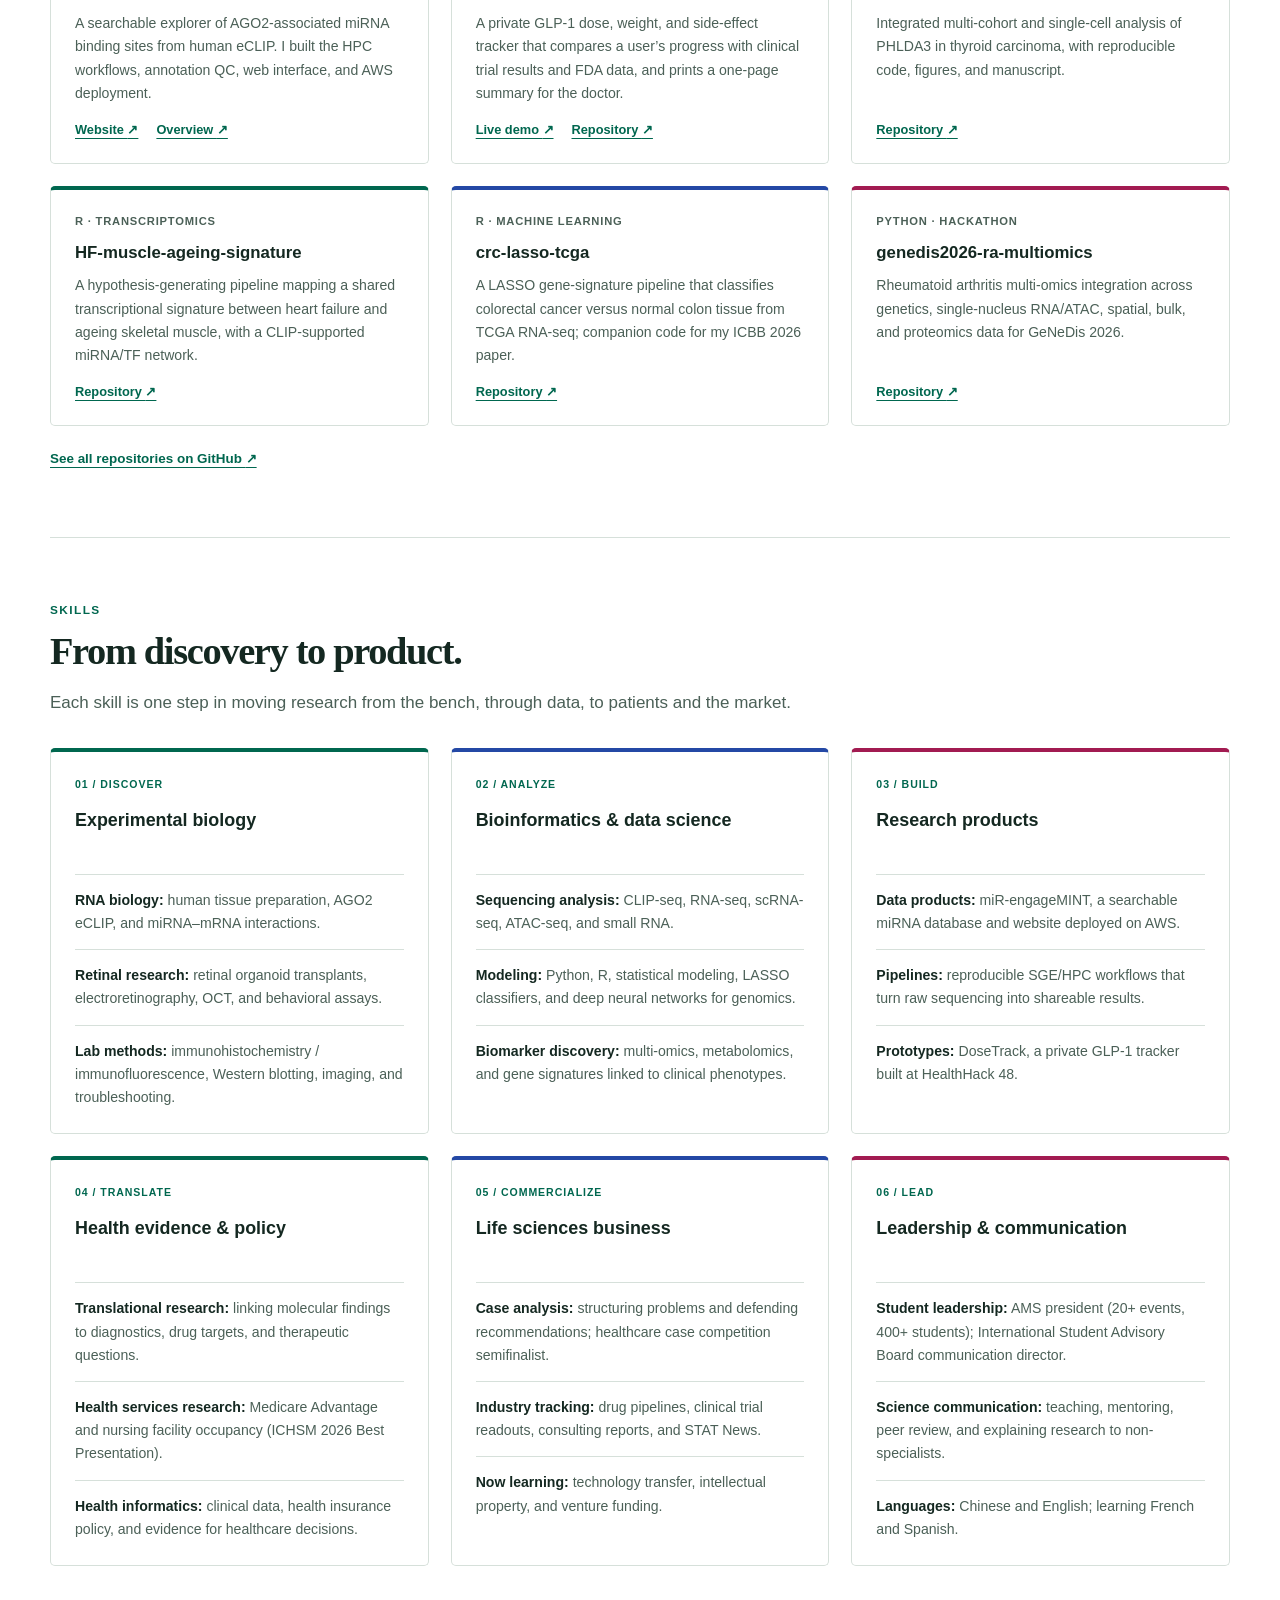
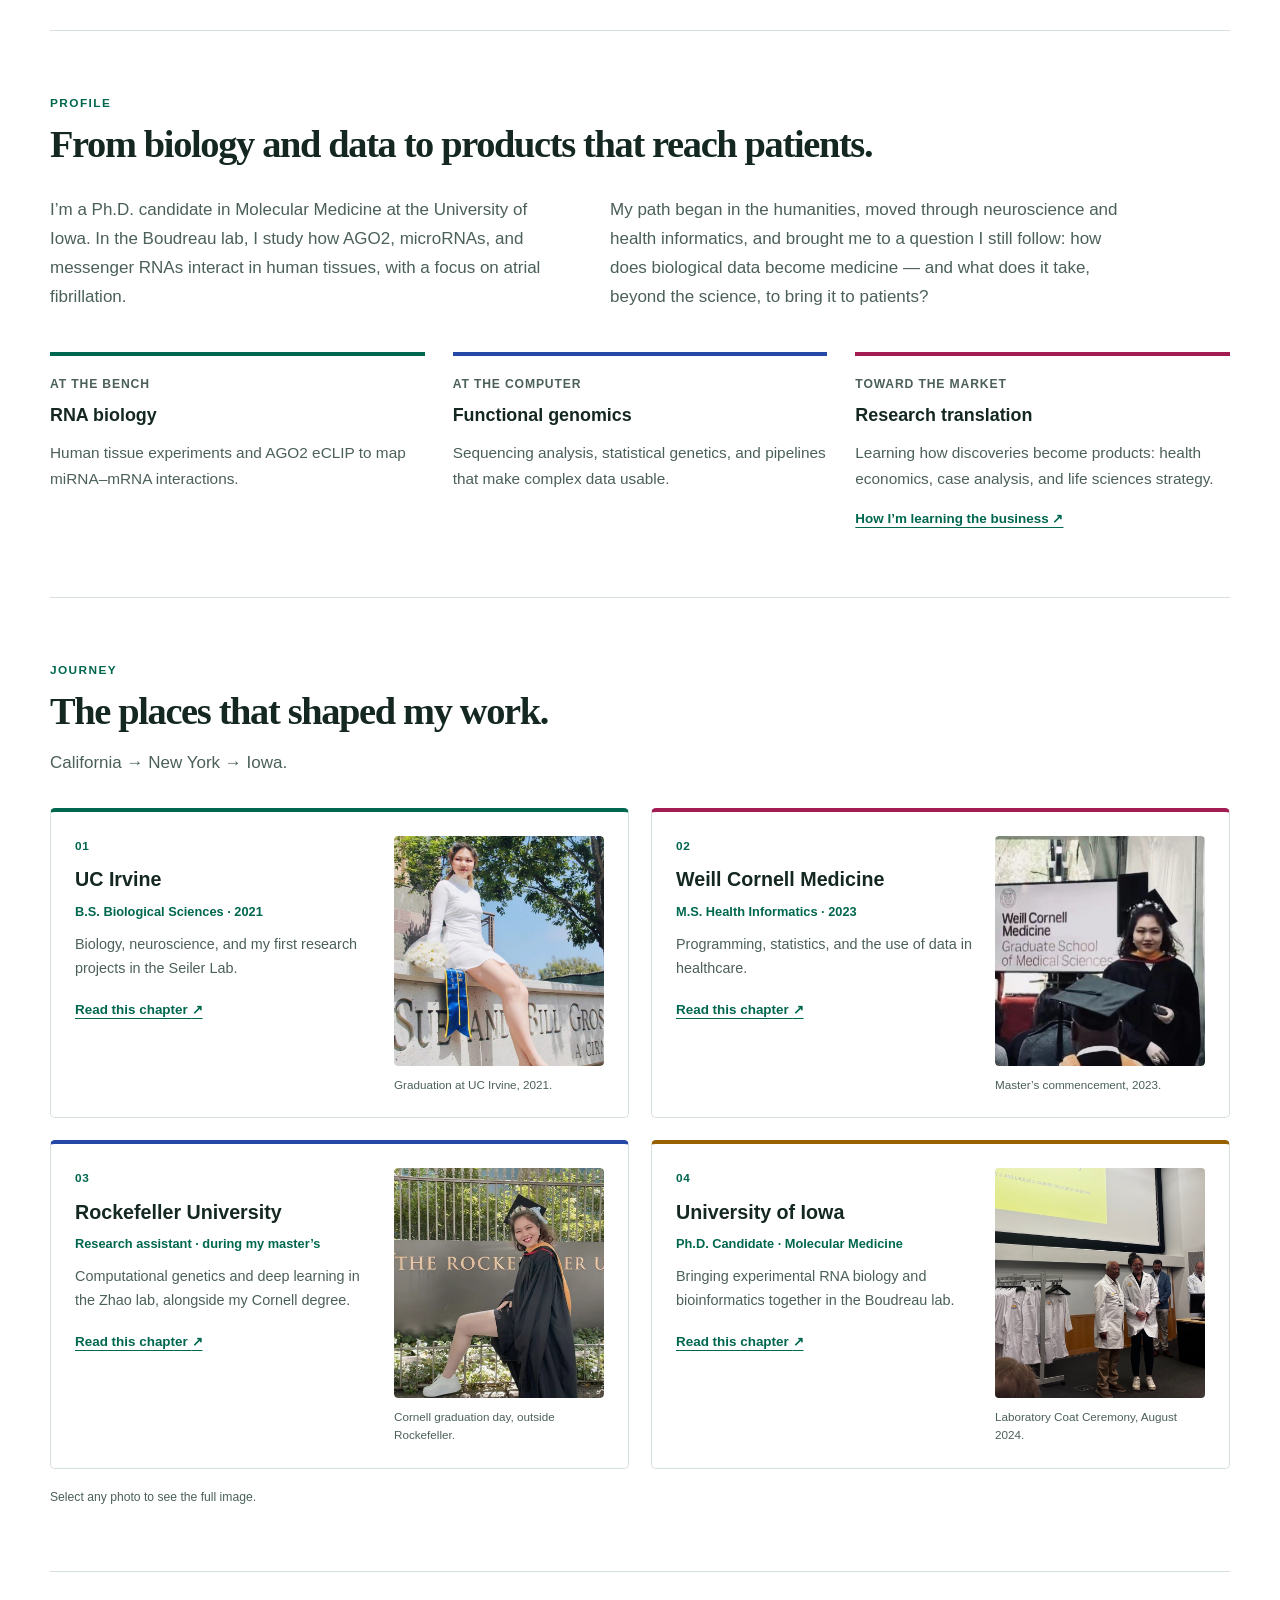
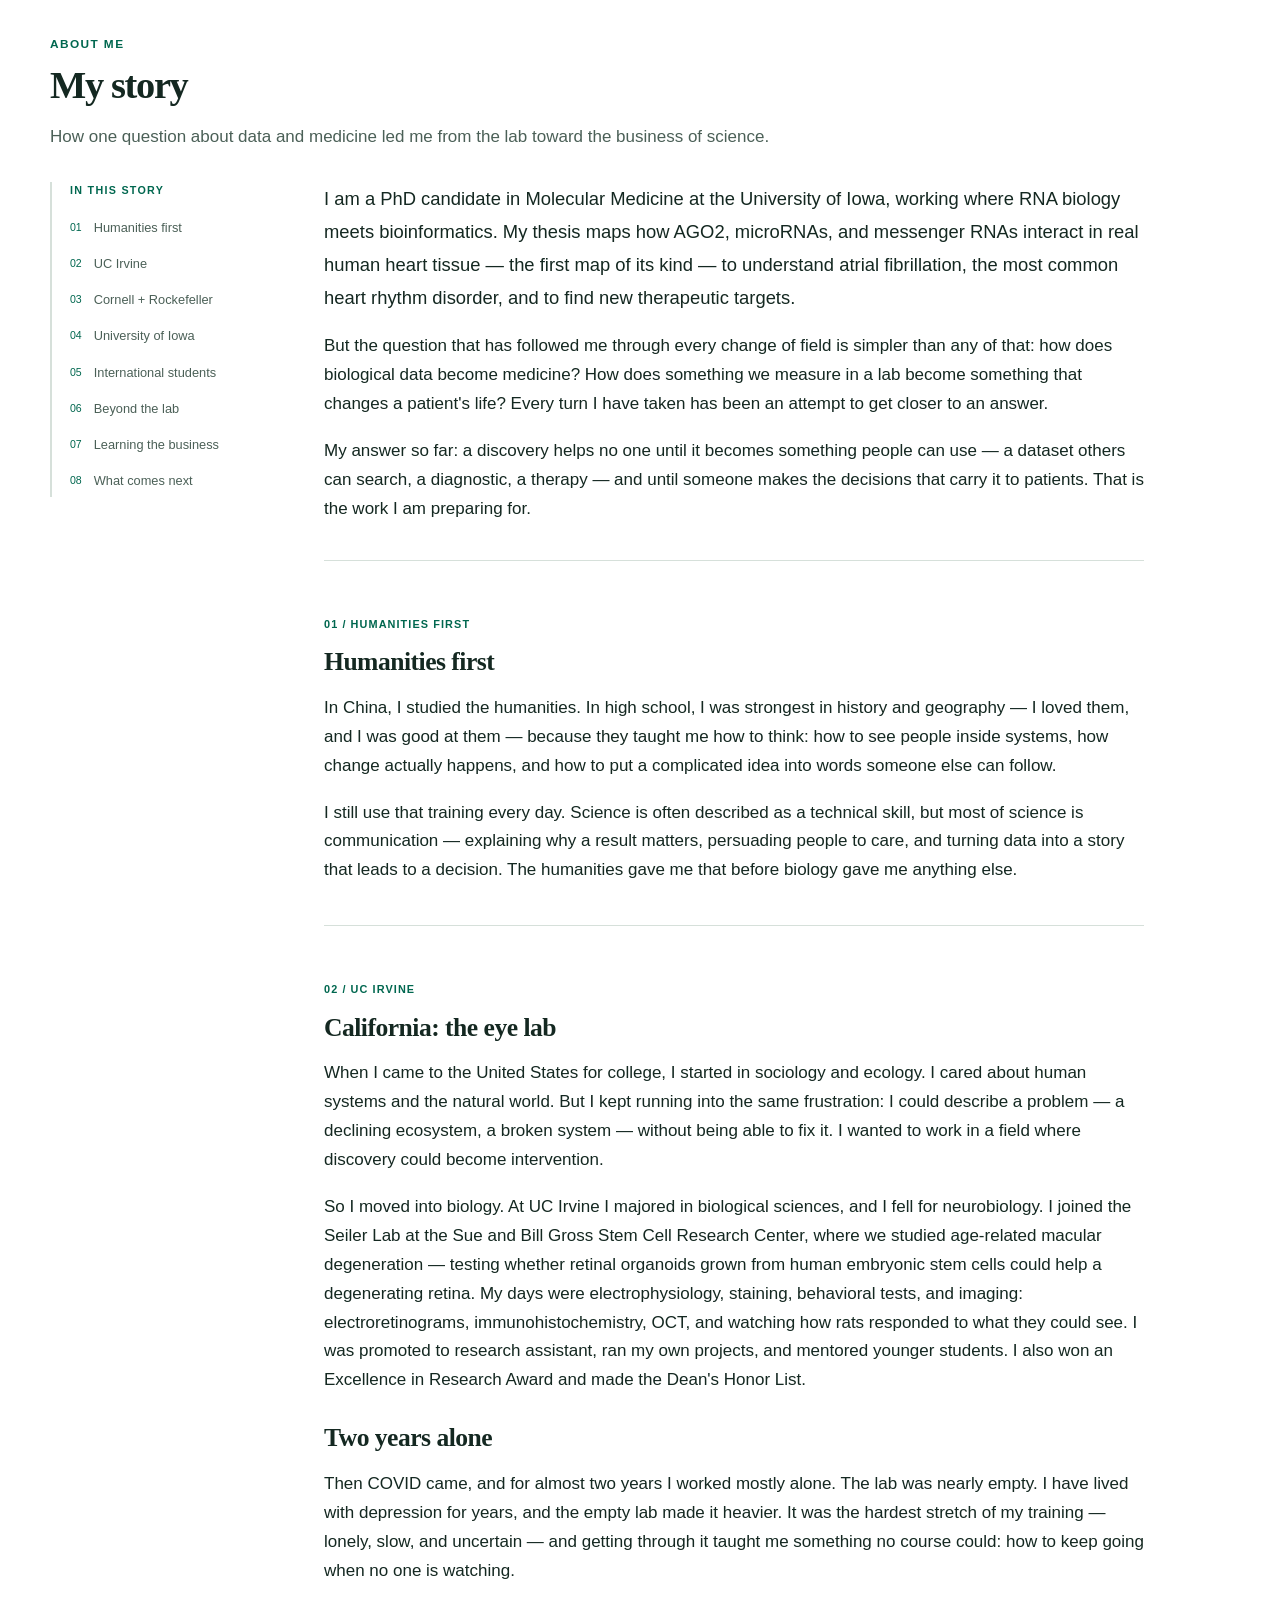
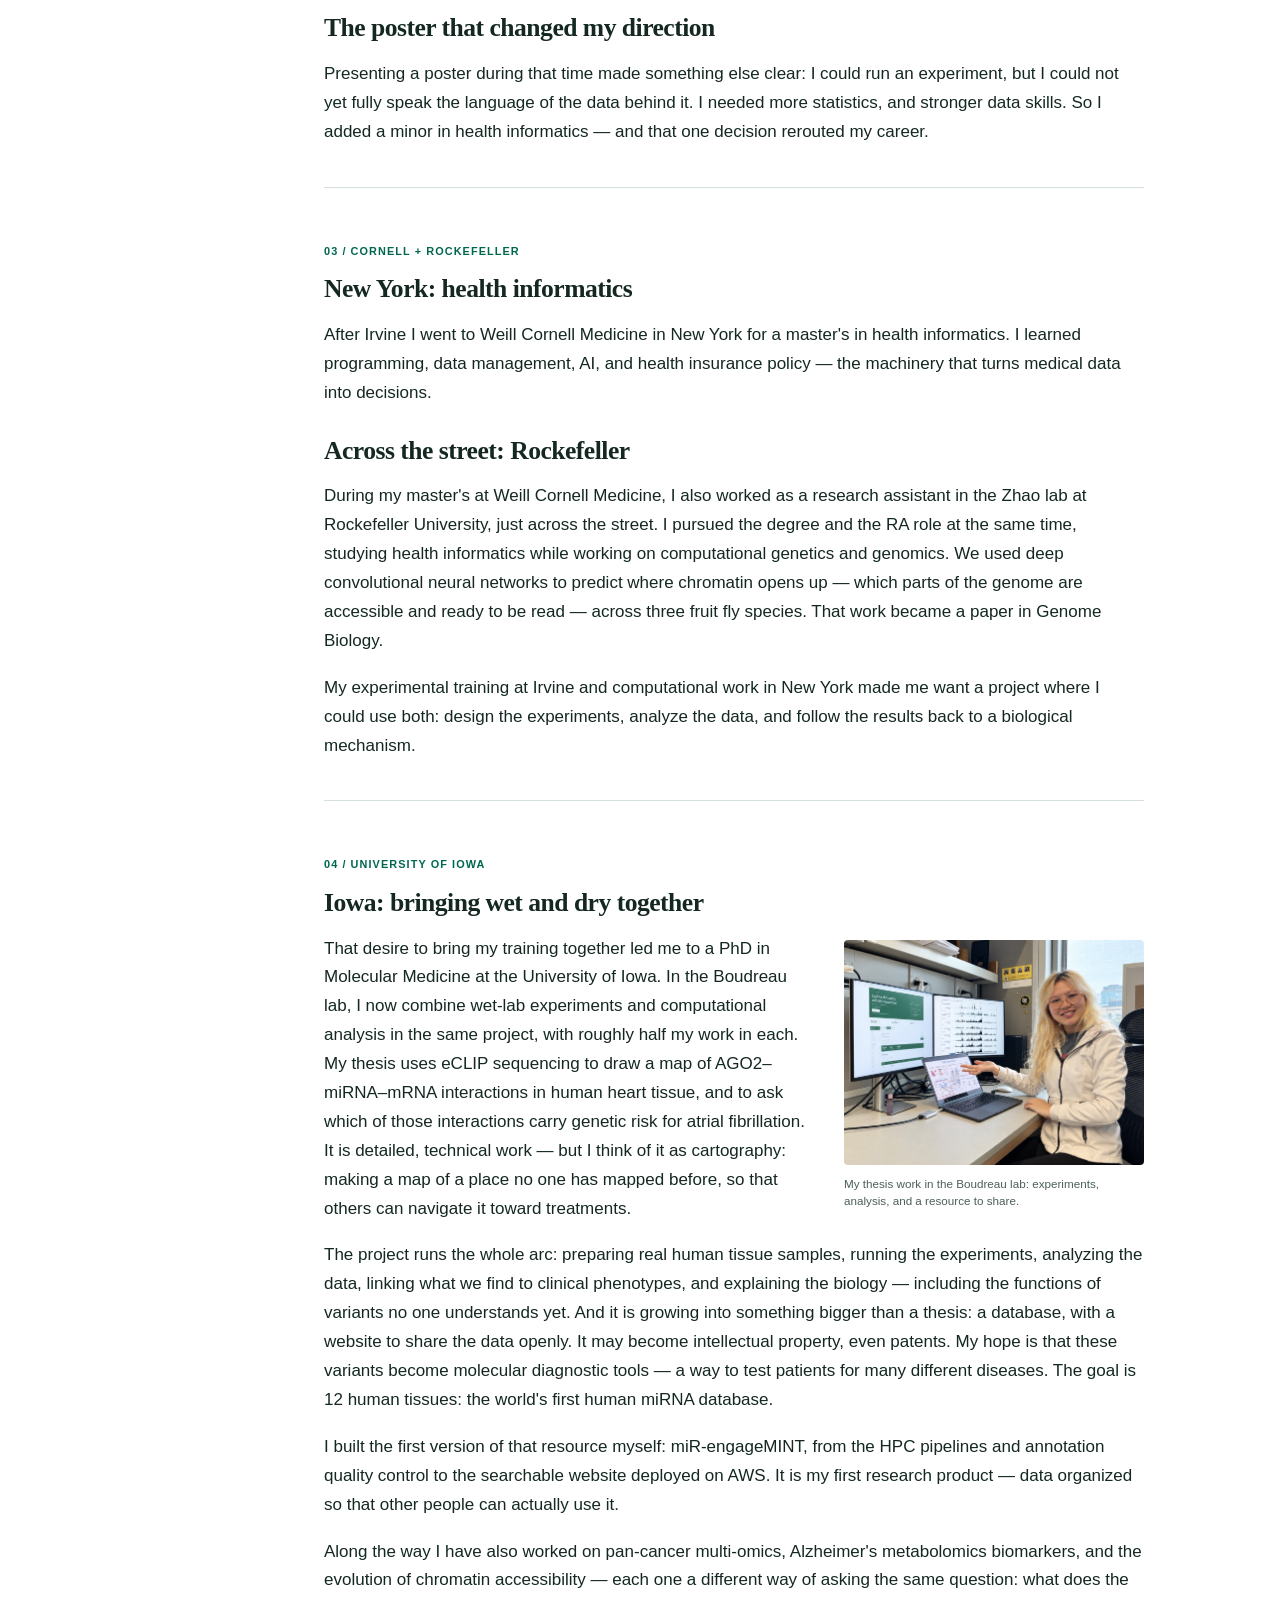
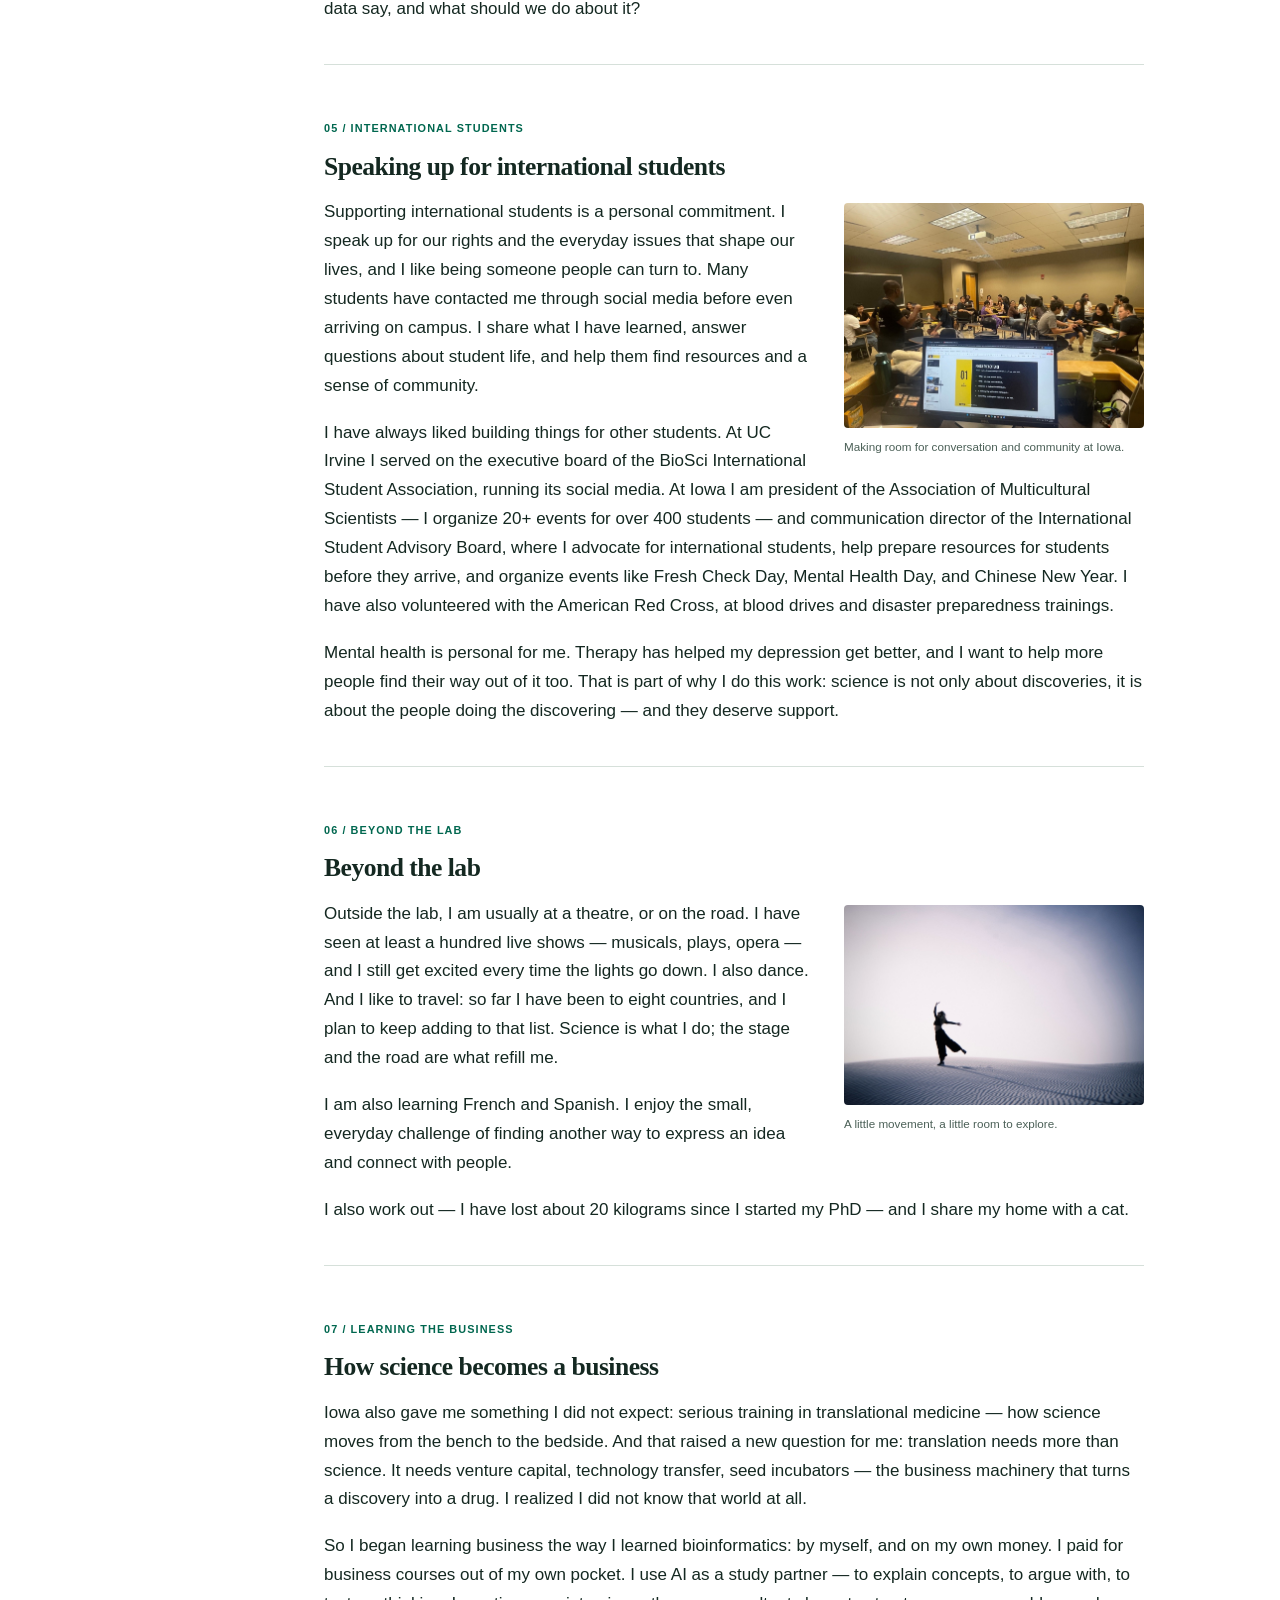
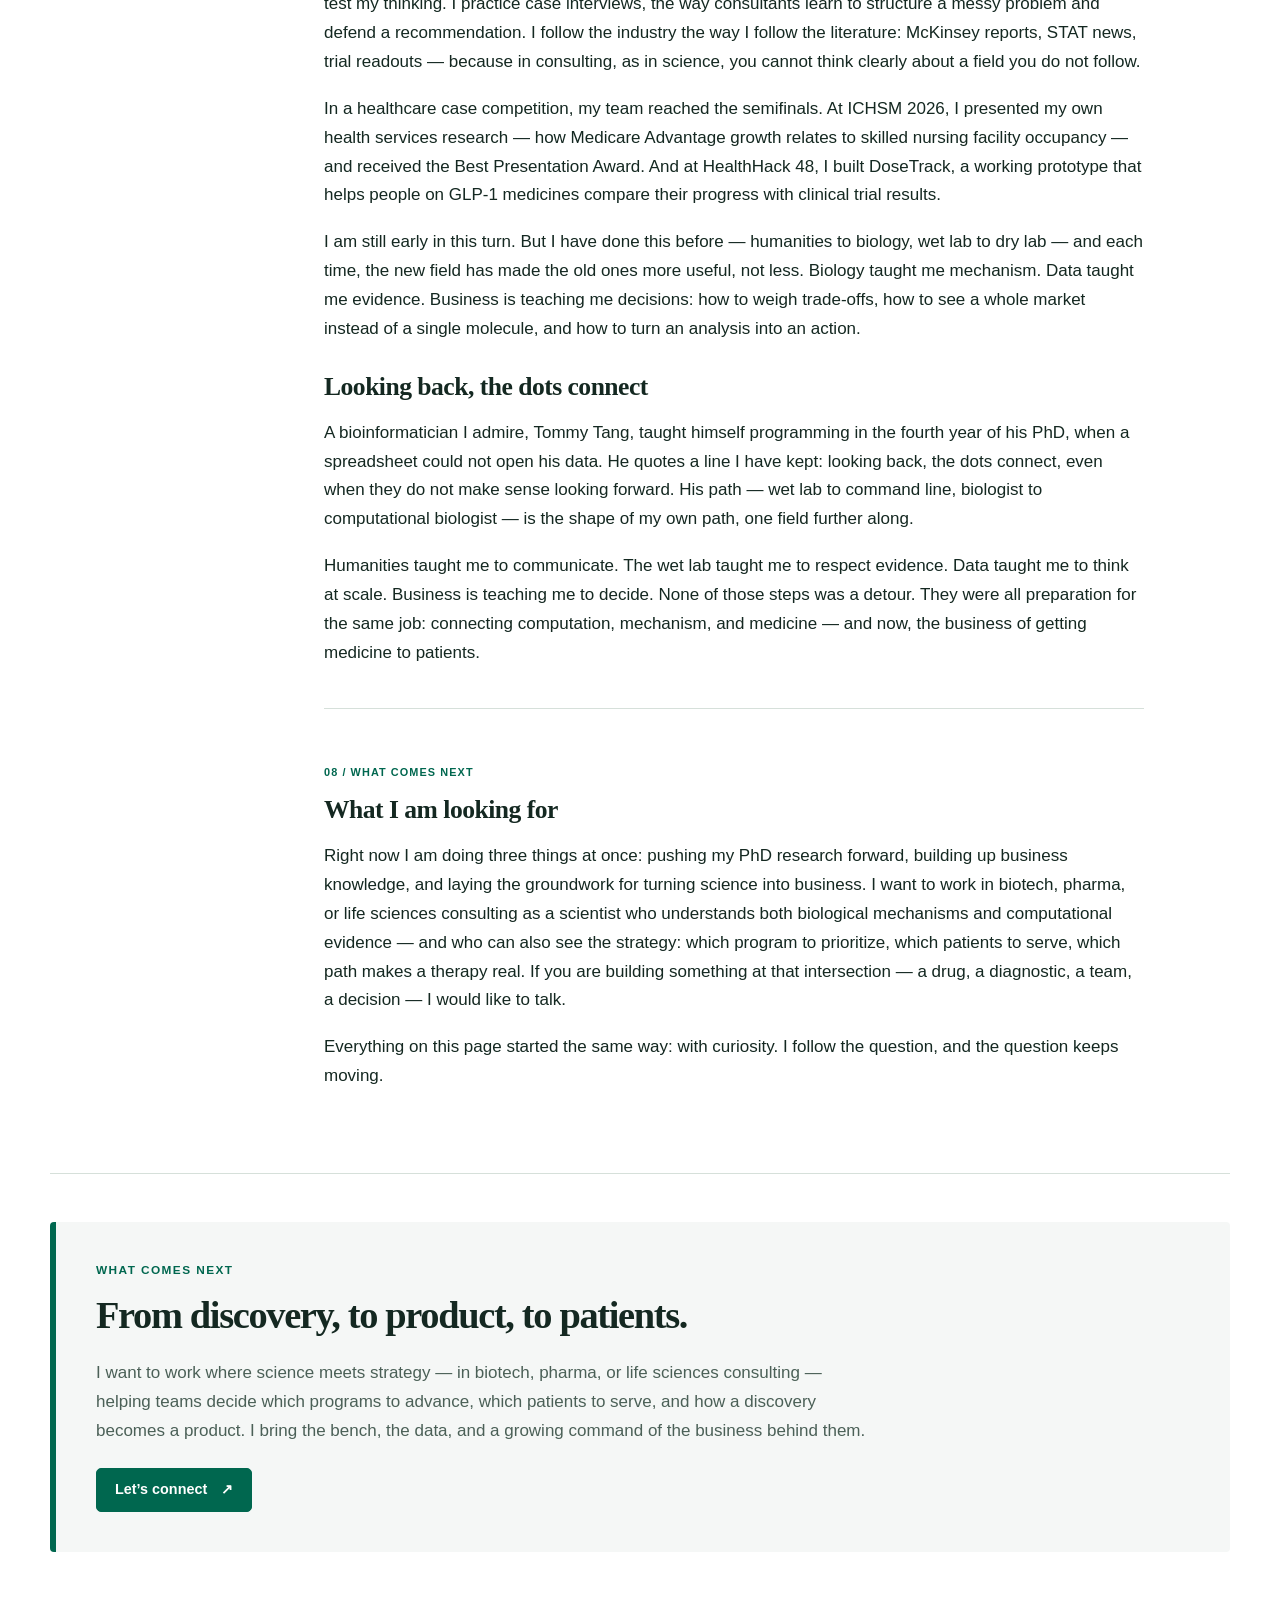
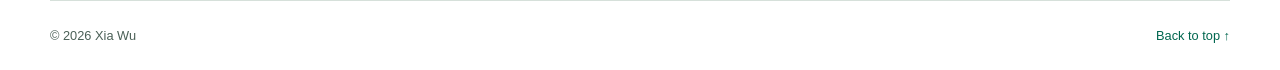
==== commit 345de9ad: "Add a Google Scholar profile link next to ORCID Co-Authored-By: Claude Opus 5.5 <noreply@anthropic.c" ====
--- a/index.html
+++ b/index.html
@@ -56,6 +56,7 @@
             <a class="button" href="https://github.com/candicewu0515" target="_blank" rel="noreferrer">GitHub</a>
             <a class="button" href="https://www.linkedin.com/in/candicewu2355" target="_blank" rel="noreferrer">LinkedIn</a>
             <a class="button" href="https://orcid.org/0009-0006-9852-812X" target="_blank" rel="noreferrer">ORCID</a>
+            <a class="button" href="https://scholar.google.com/citations?user=UtZC1psAAAAJ" target="_blank" rel="noreferrer">Google Scholar</a>
           </div>
         </div>
 
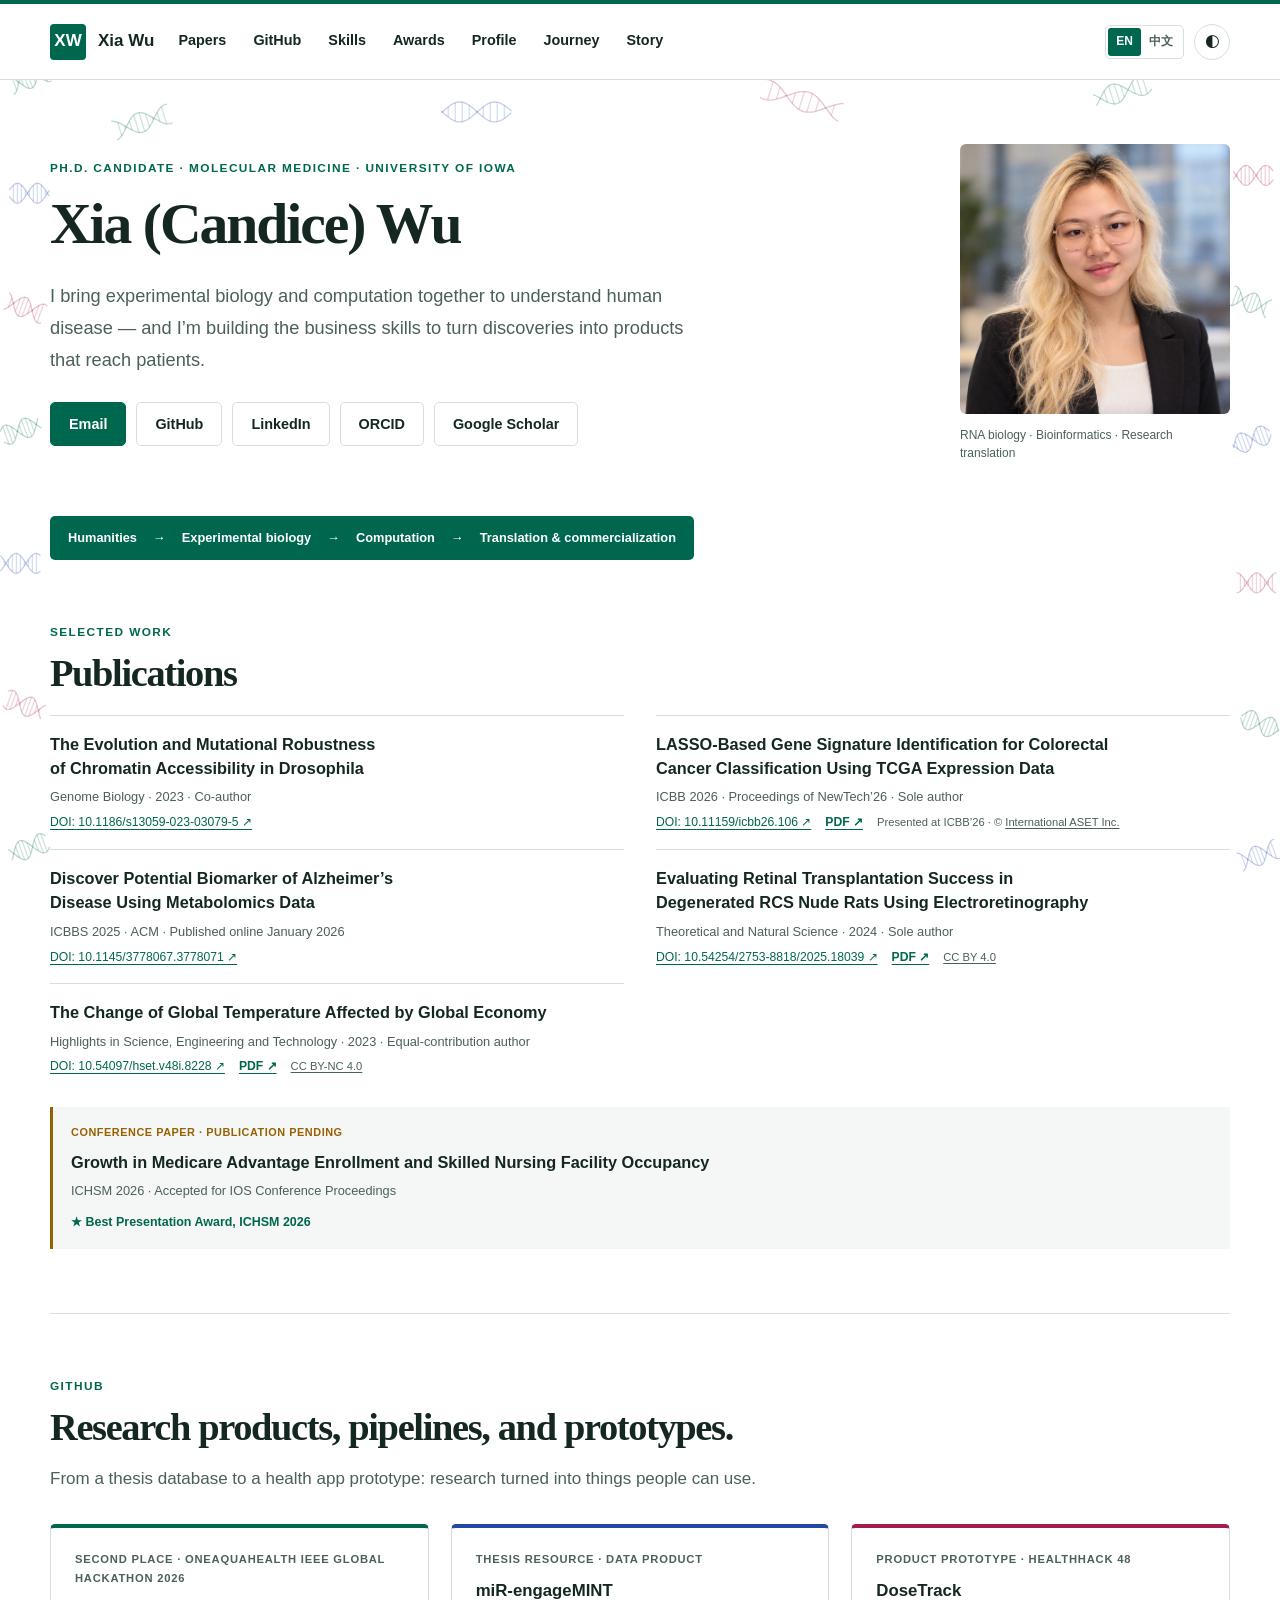
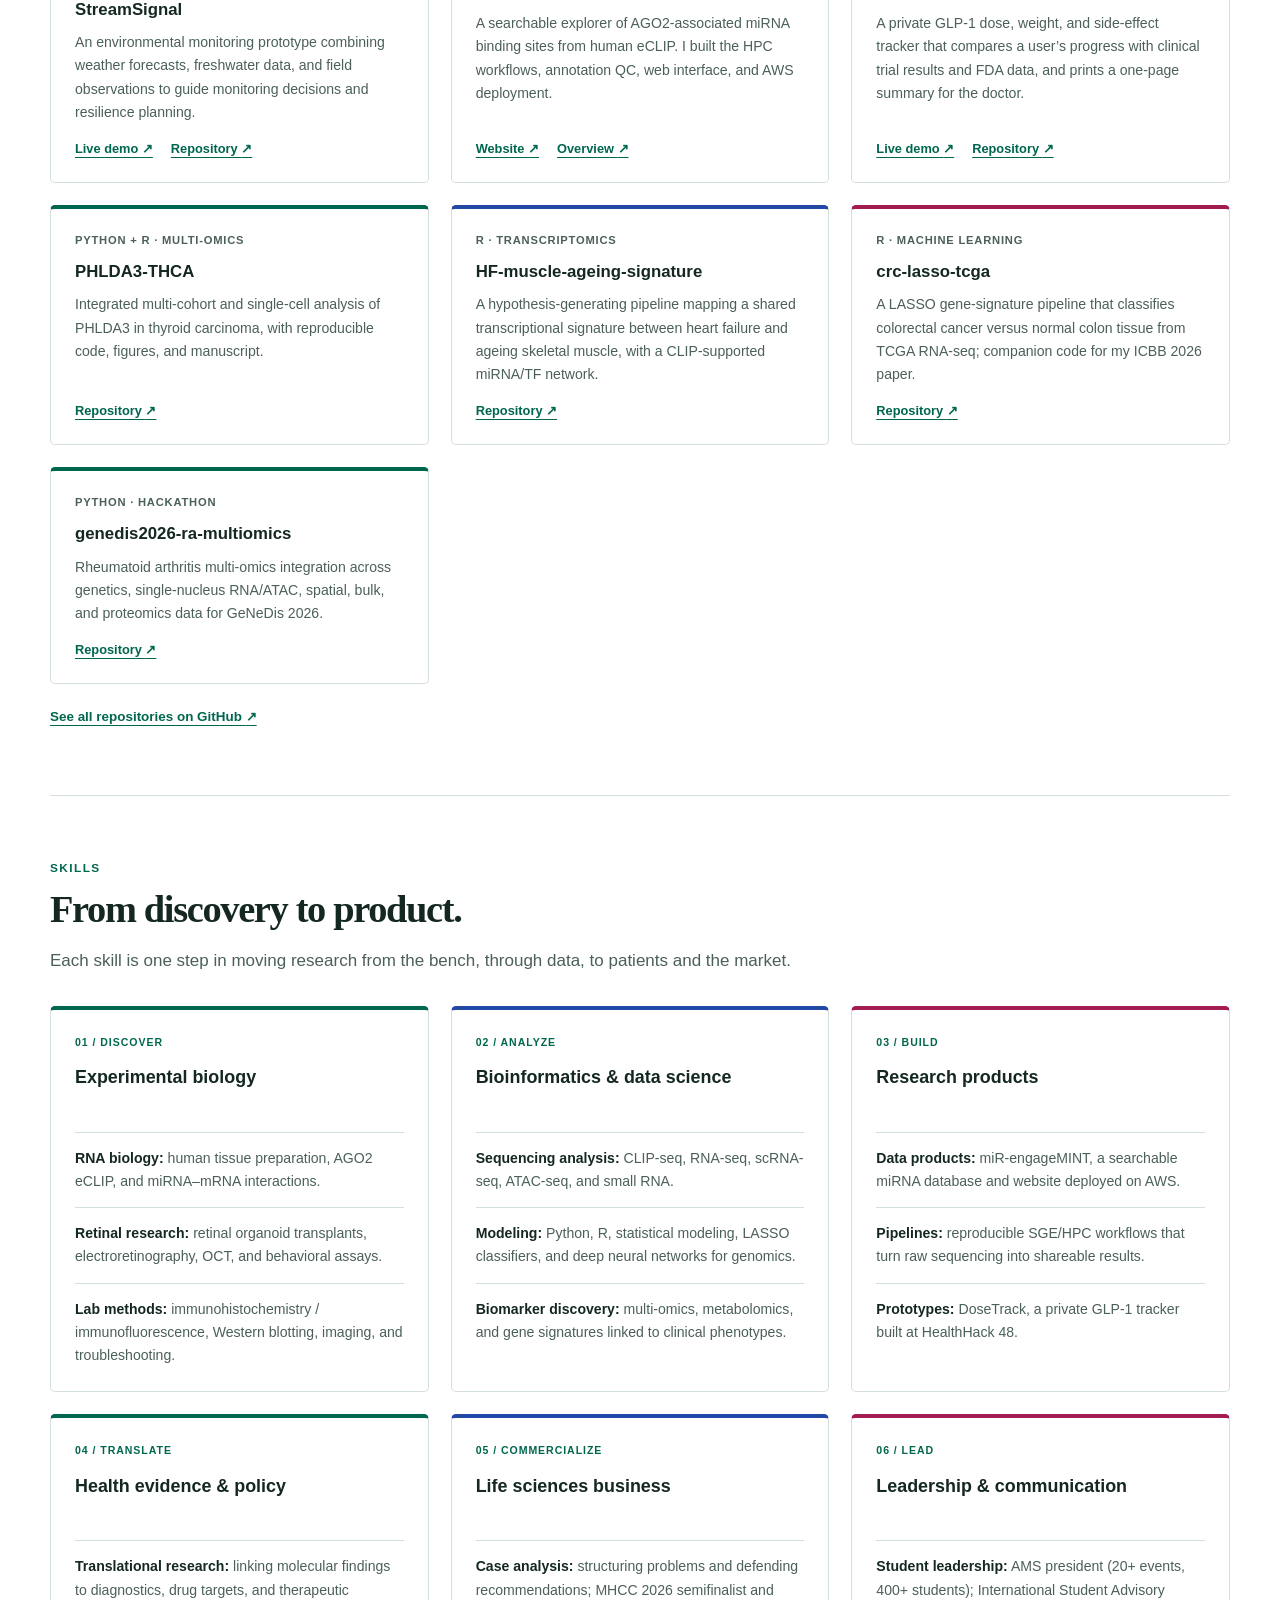
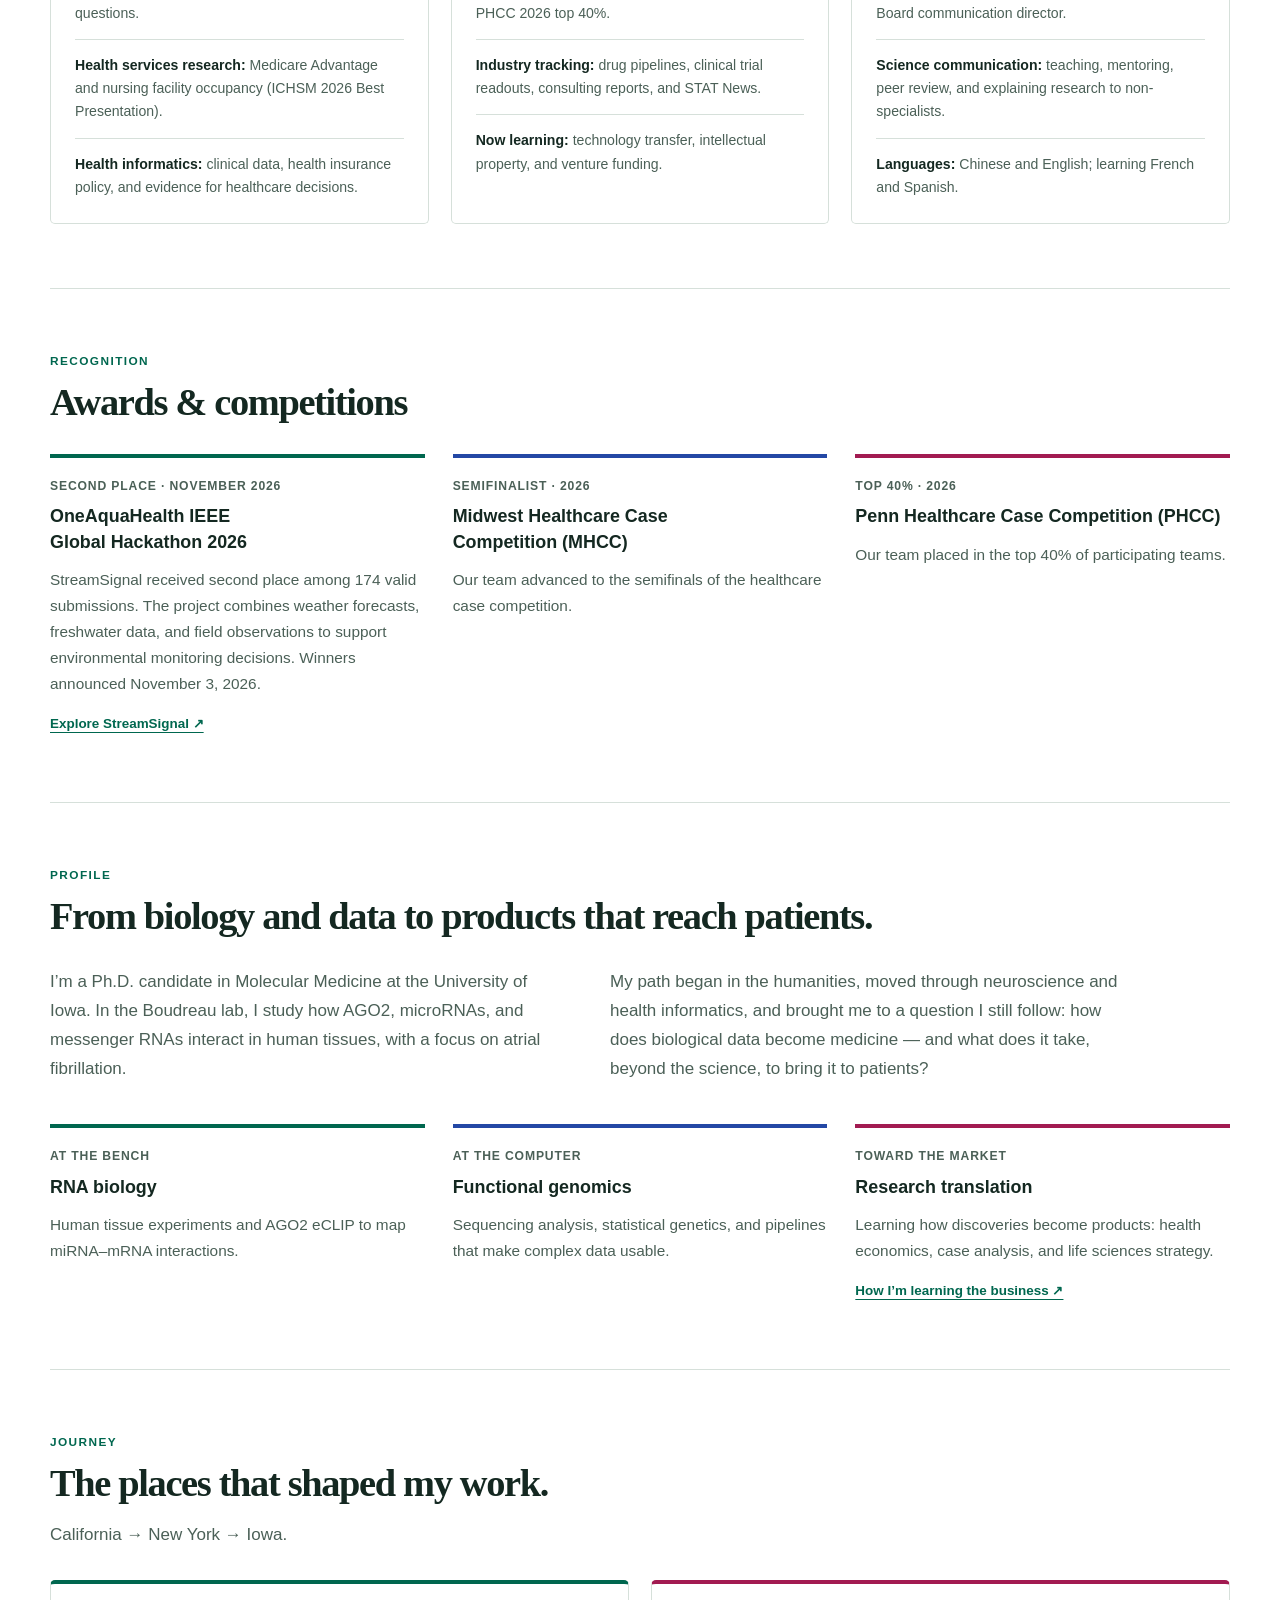
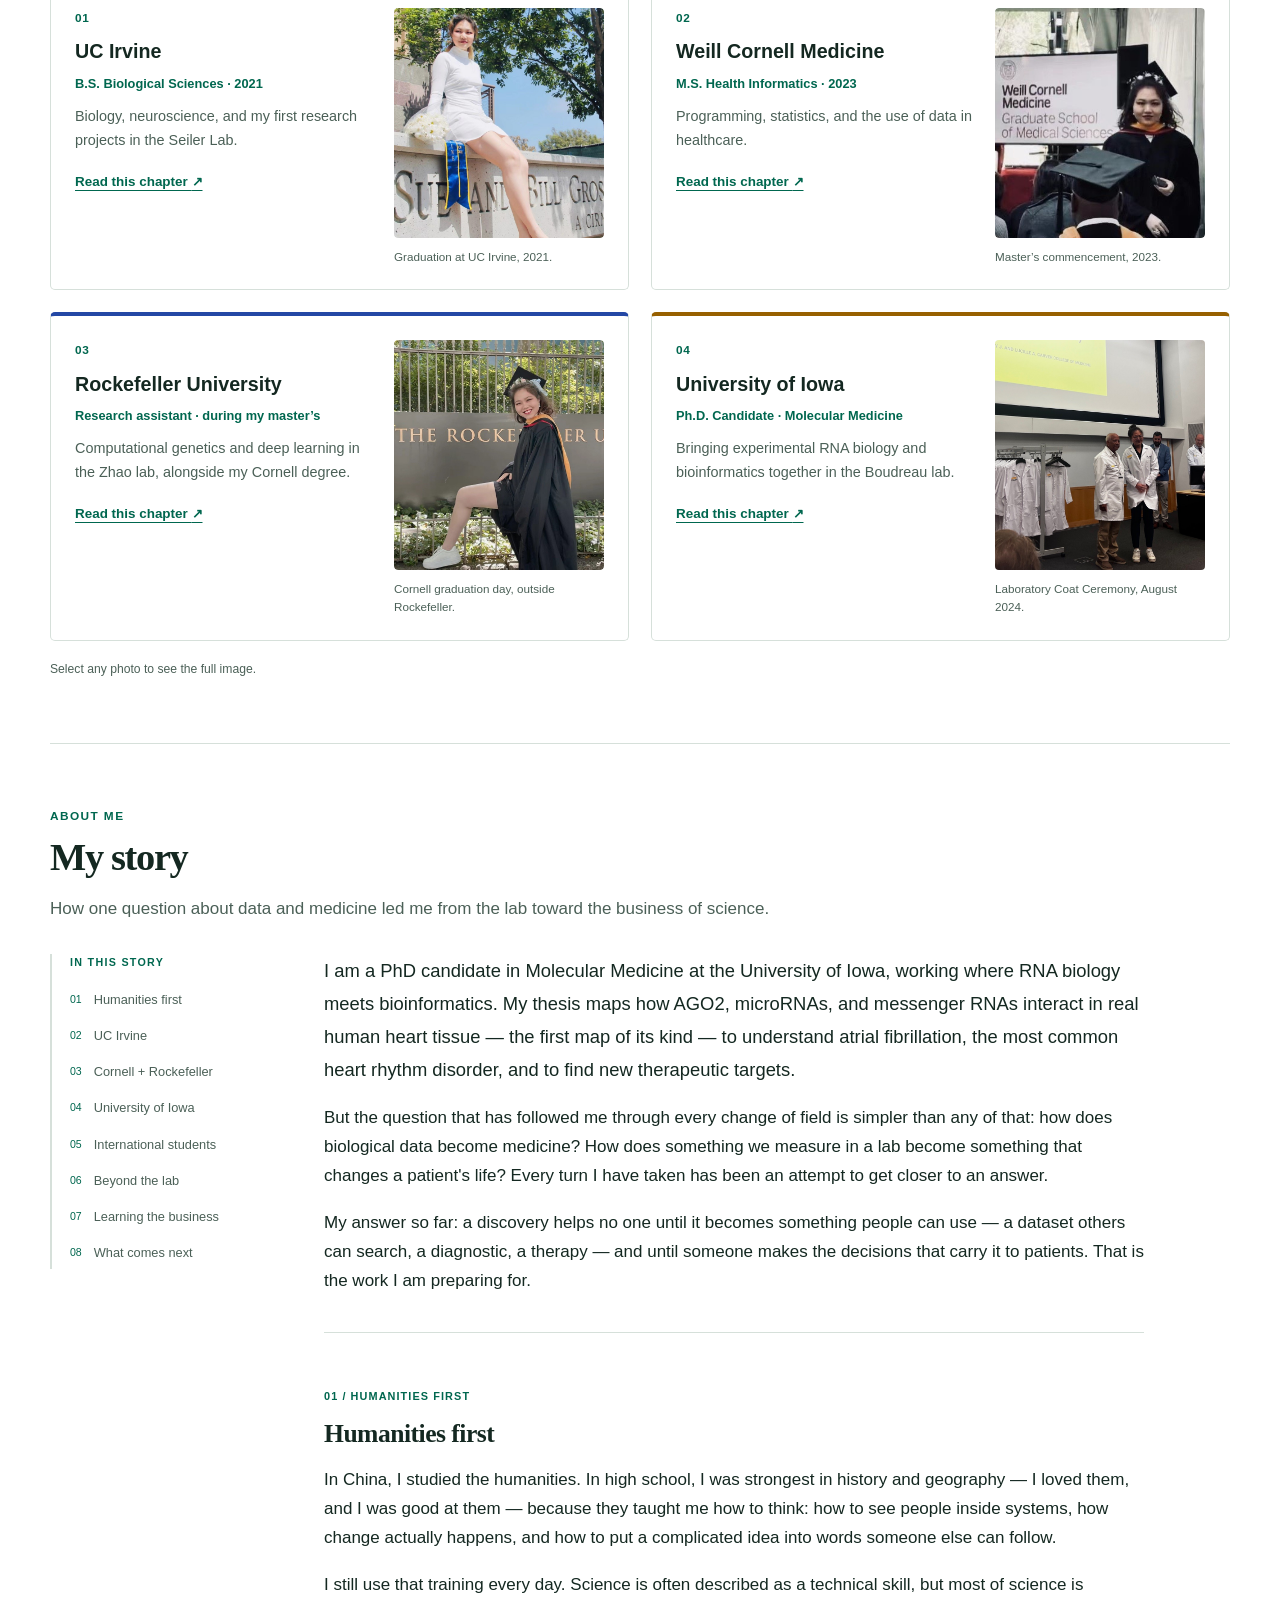
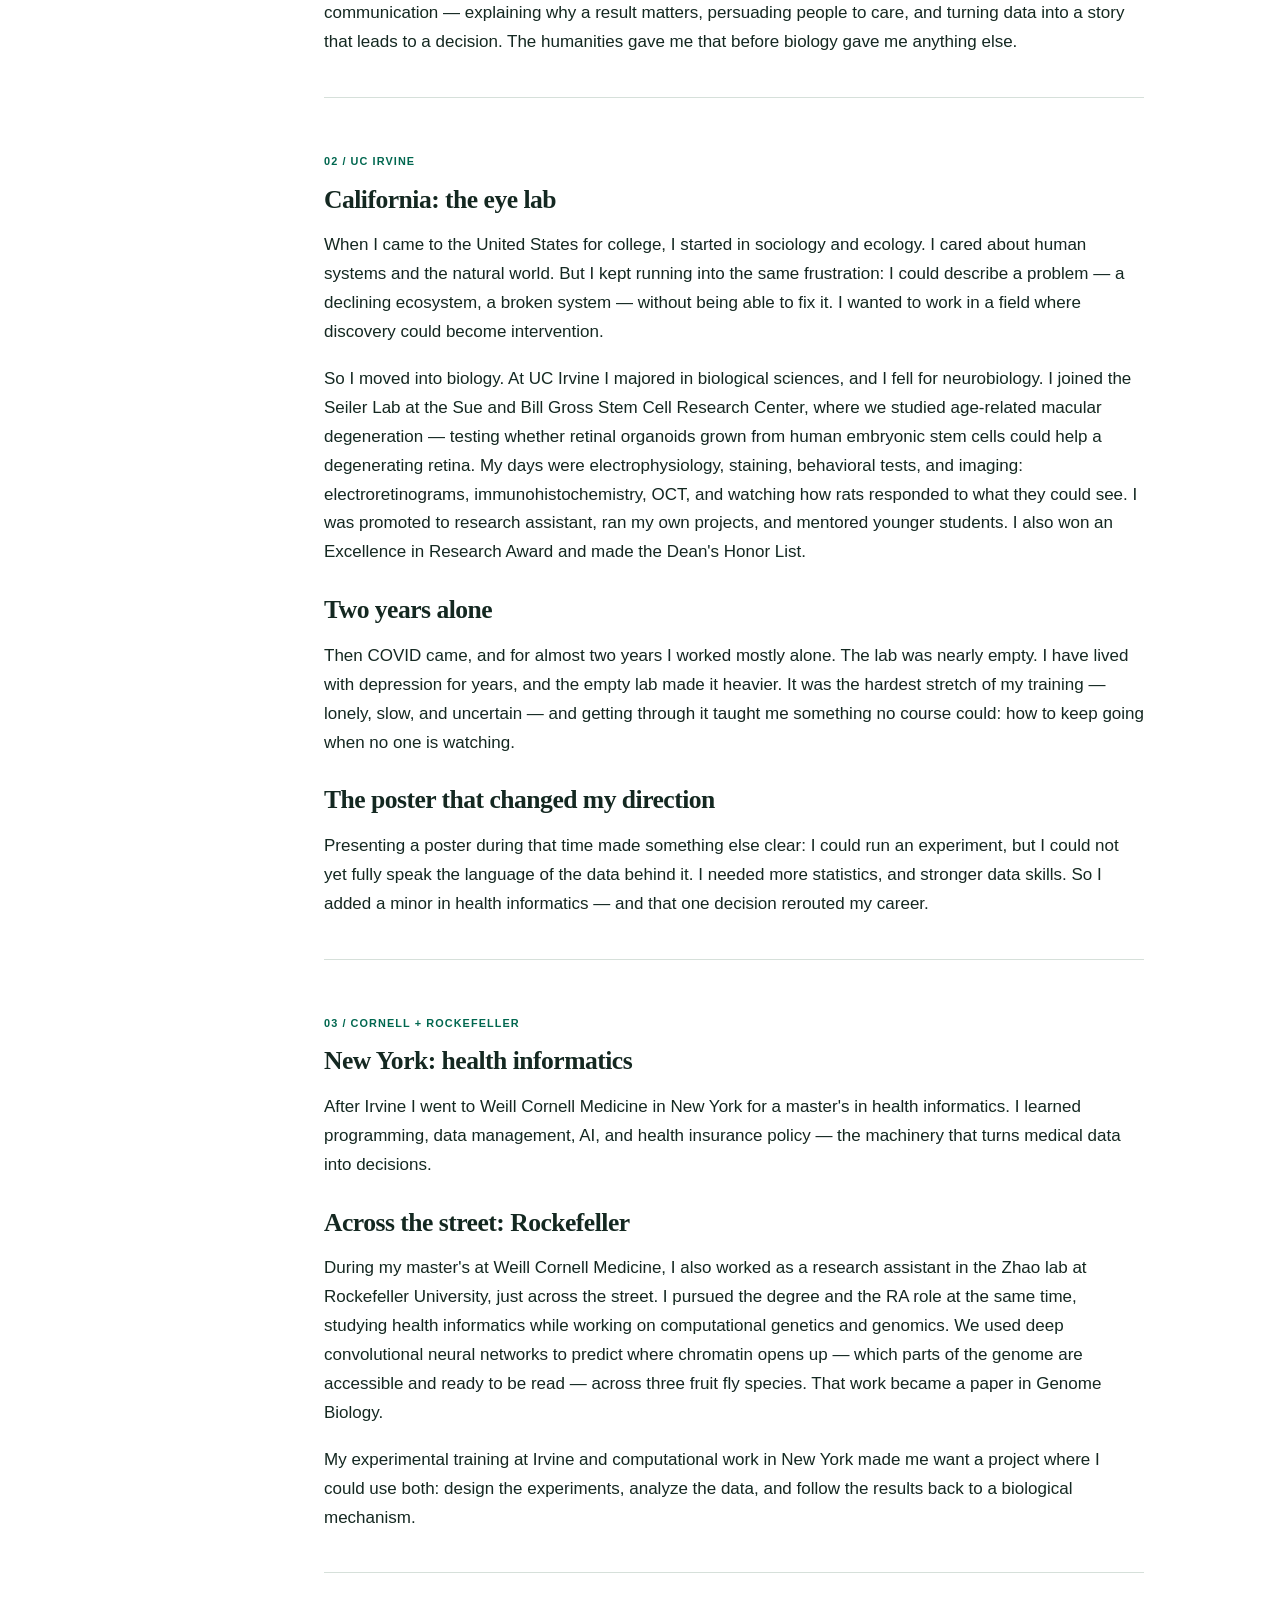
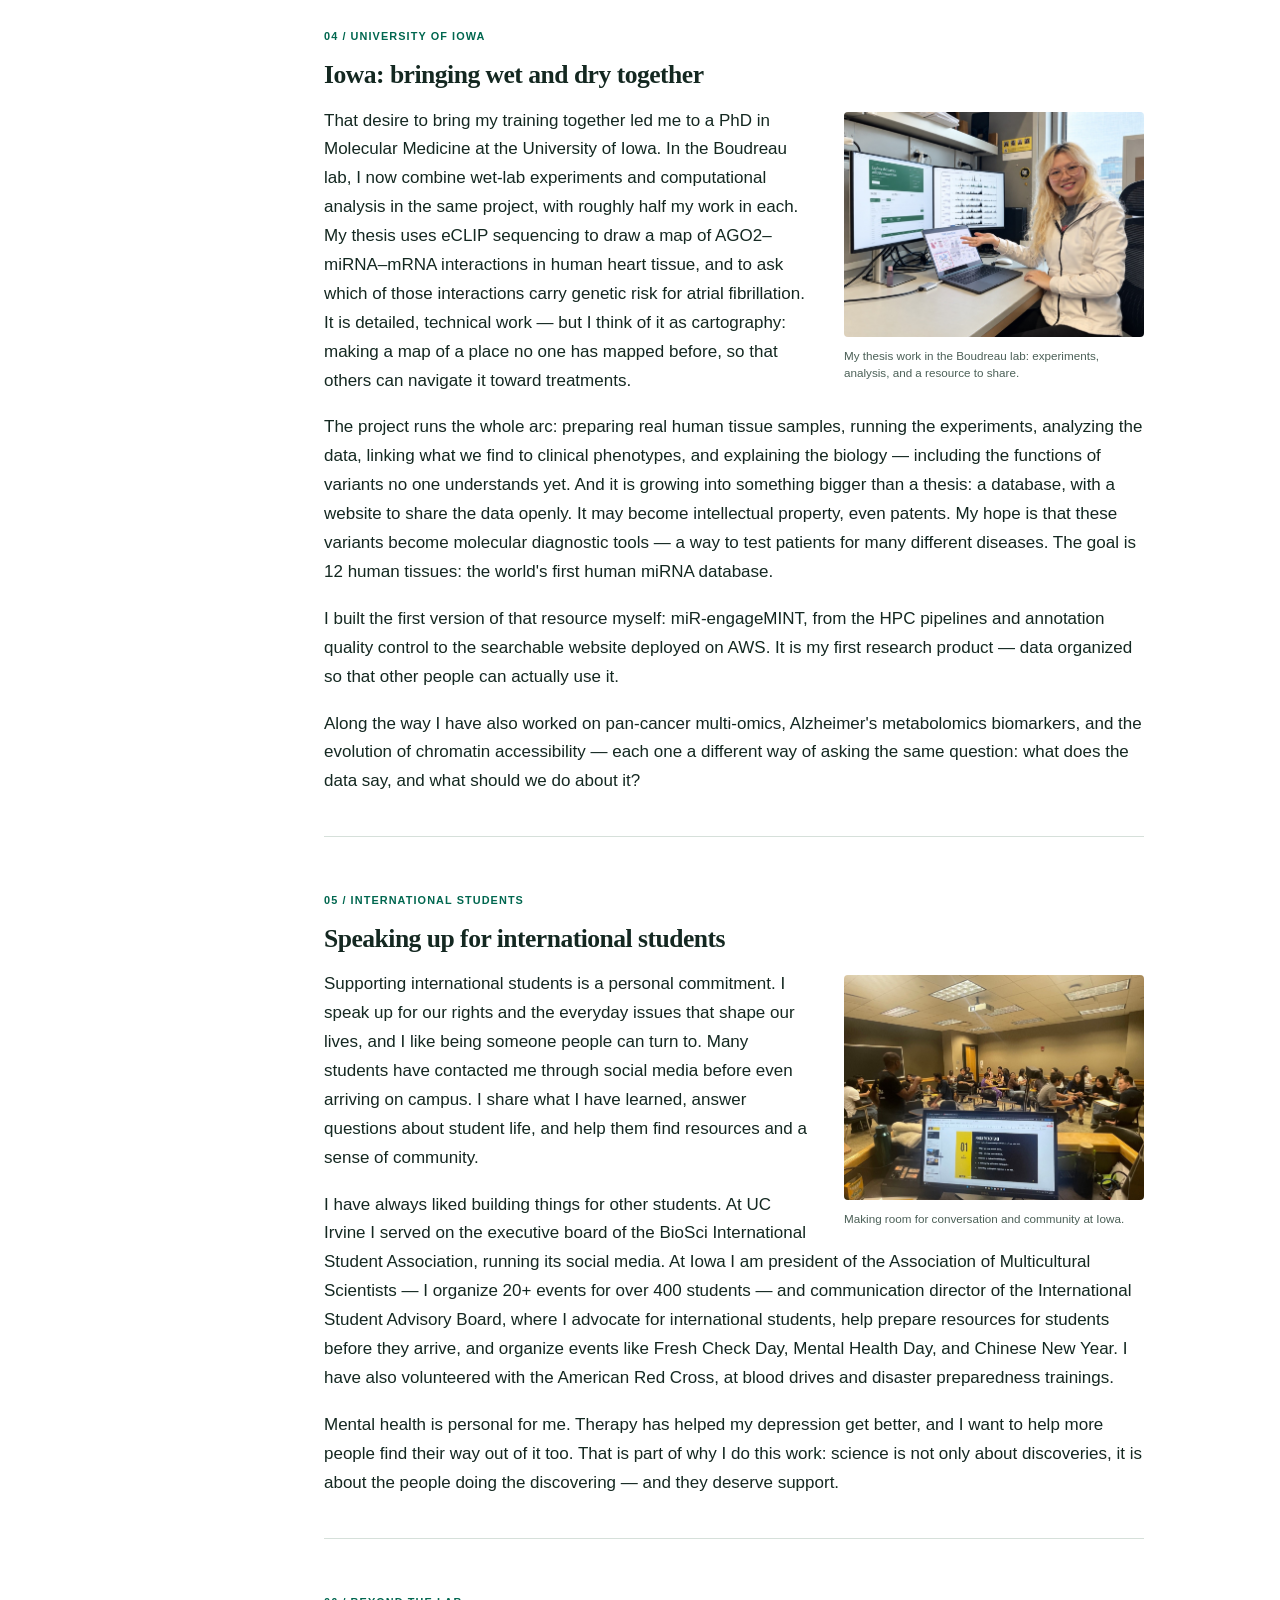
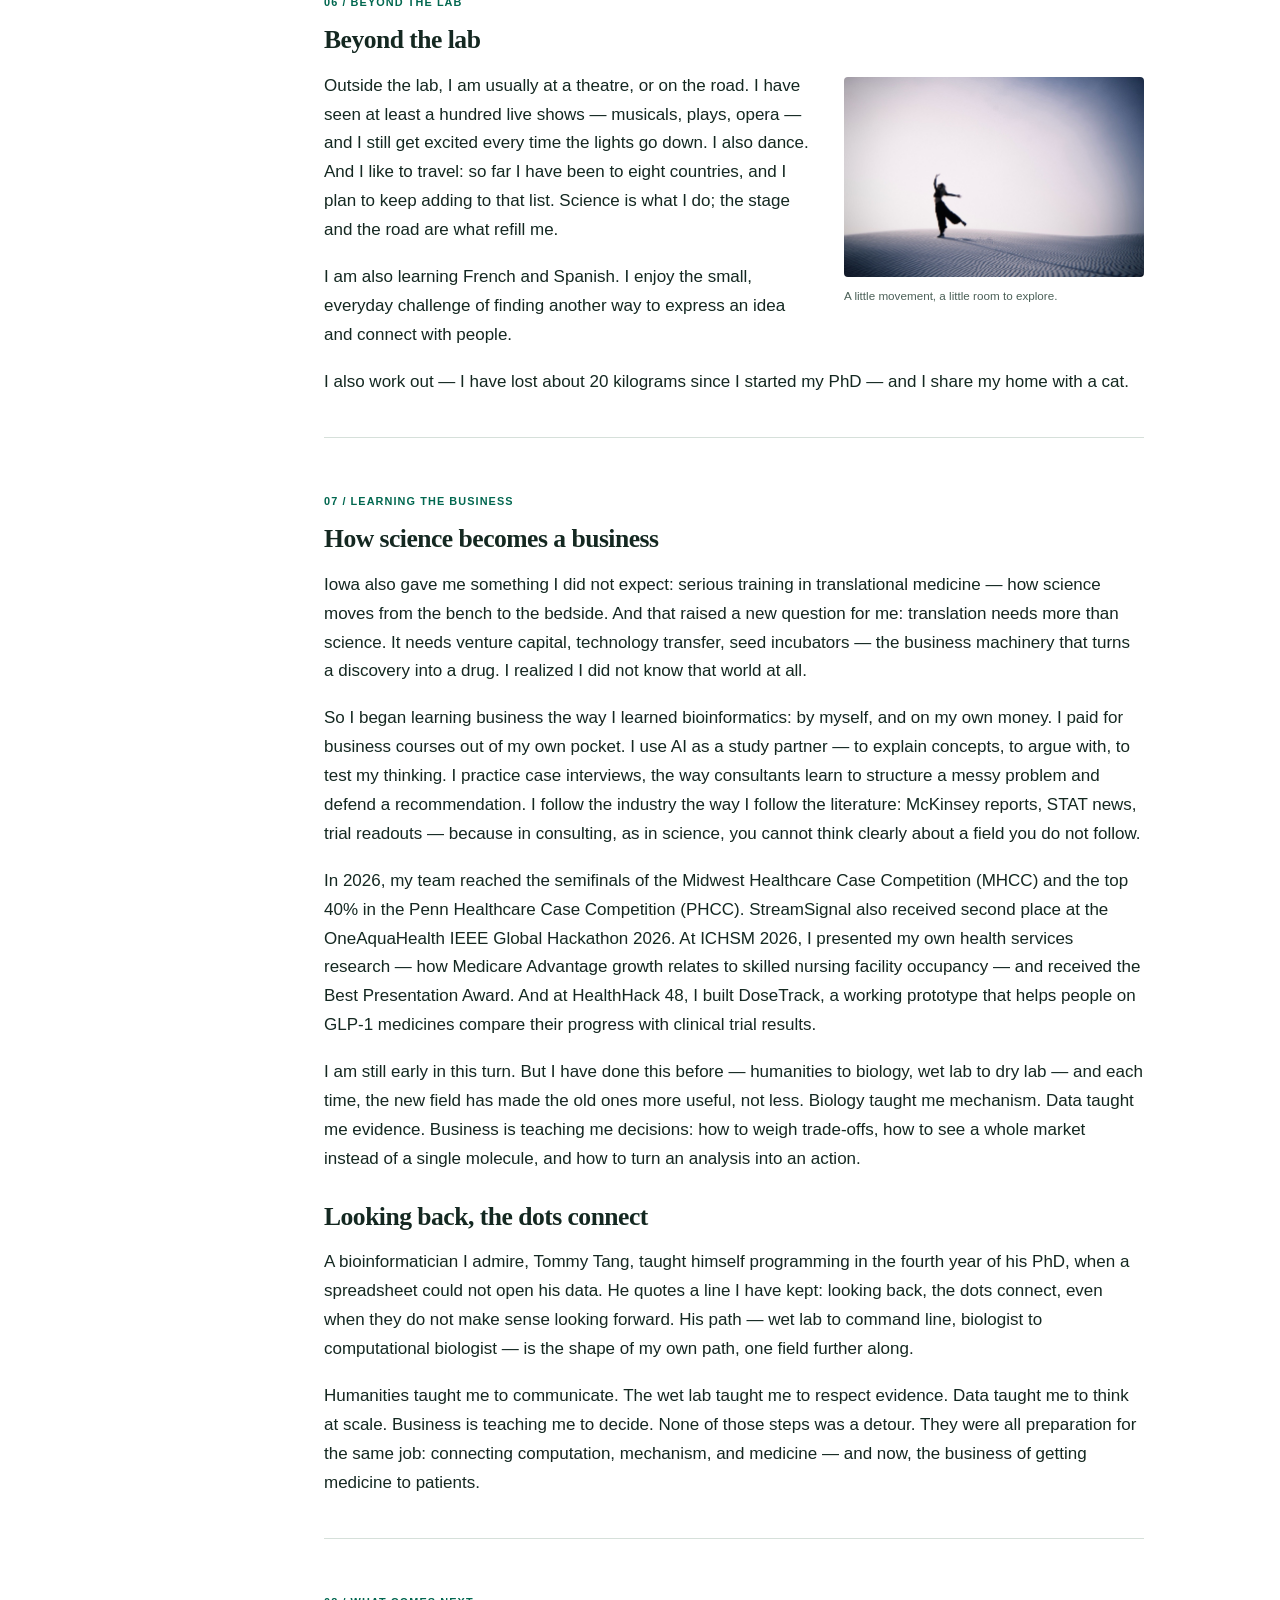
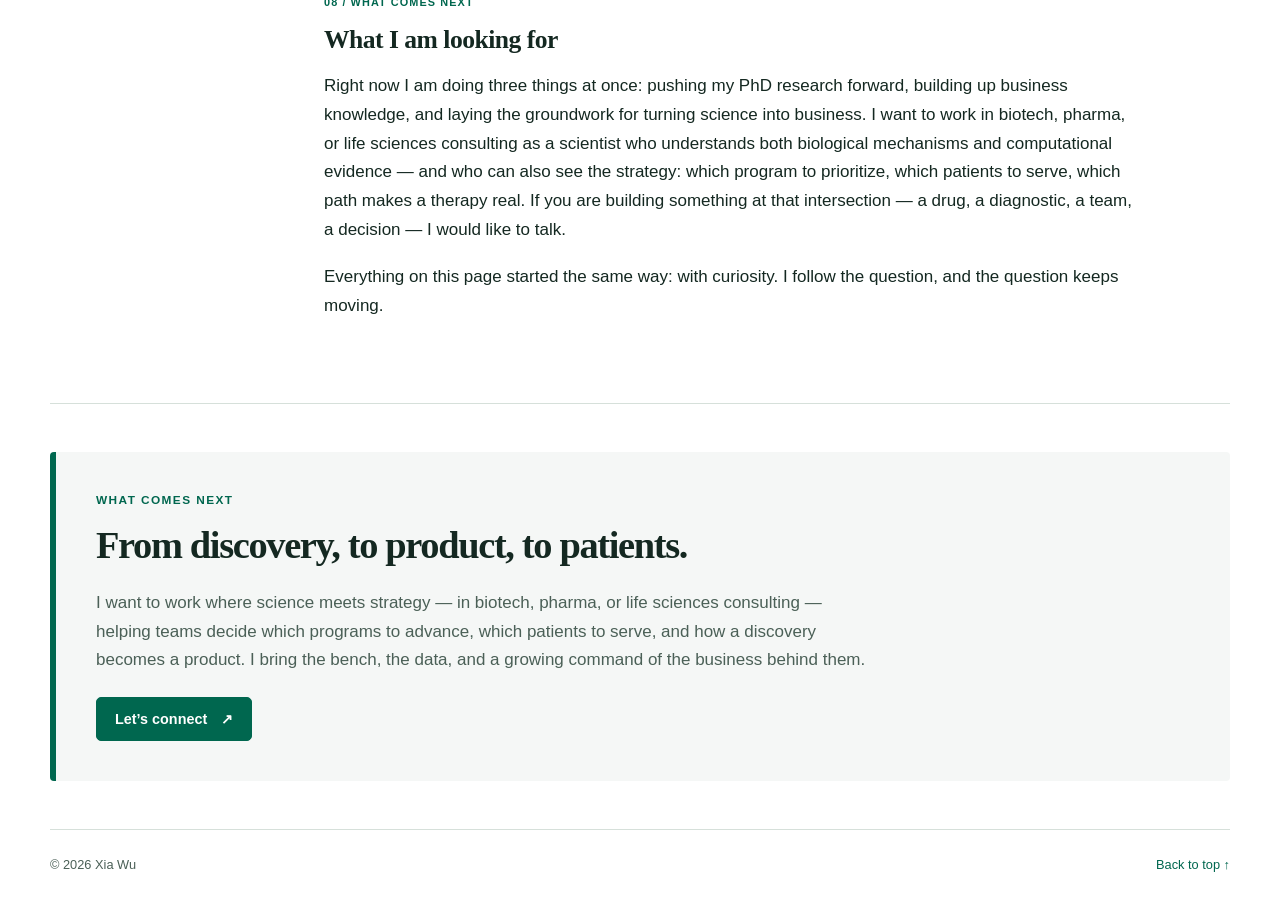
==== commit 0388498a: "Update 2026 awards and competition results" ====
--- a/index.html
+++ b/index.html
@@ -28,6 +28,7 @@
         <a href="#publications">Papers</a>
         <a href="#github">GitHub</a>
         <a href="#skills">Skills</a>
+        <a href="#awards">Awards</a>
         <a href="#profile">Profile</a>
         <a href="#journey">Journey</a>
         <a href="#story">Story</a>
@@ -126,6 +127,7 @@
       <section class="section code-section" id="github" aria-labelledby="github-heading">
         <div class="section-heading"><p class="eyebrow">GitHub</p><h2 id="github-heading">Research products, pipelines, and prototypes.</h2><p>From a thesis database to a health app prototype: research turned into things people can use.</p></div>
         <div class="code-grid">
+<article><p class="code-meta">Second place · OneAquaHealth IEEE Global Hackathon 2026</p><h3><a href="https://candicewu0515.github.io/streamsignal/" target="_blank" rel="noopener">StreamSignal</a></h3><p>An environmental monitoring prototype combining weather forecasts, freshwater data, and field observations to guide monitoring decisions and resilience planning.</p><div class="code-links"><a href="https://candicewu0515.github.io/streamsignal/" target="_blank" rel="noopener">Live demo <span aria-hidden="true">↗</span></a><a href="https://github.com/candicewu0515/streamsignal" target="_blank" rel="noopener">Repository <span aria-hidden="true">↗</span></a></div></article>
 <article><p class="code-meta">Thesis resource · Data product</p><h3><a href="https://mir-engagemint.io/" target="_blank" rel="noopener">miR-engageMINT</a></h3><p>A searchable explorer of AGO2-associated miRNA binding sites from human eCLIP. I built the HPC workflows, annotation QC, web interface, and AWS deployment.</p><div class="code-links"><a href="https://mir-engagemint.io/" target="_blank" rel="noopener">Website <span aria-hidden="true">↗</span></a><a href="https://github.com/candicewu0515/miR-engageMINT" target="_blank" rel="noopener">Overview <span aria-hidden="true">↗</span></a></div></article>
 <article><p class="code-meta">Product prototype · HealthHack 48</p><h3><a href="https://candicewu0515.github.io/dosetrack/" target="_blank" rel="noopener">DoseTrack</a></h3><p>A private GLP-1 dose, weight, and side-effect tracker that compares a user’s progress with clinical trial results and FDA data, and prints a one-page summary for the doctor.</p><div class="code-links"><a href="https://candicewu0515.github.io/dosetrack/" target="_blank" rel="noopener">Live demo <span aria-hidden="true">↗</span></a><a href="https://github.com/candicewu0515/dosetrack" target="_blank" rel="noopener">Repository <span aria-hidden="true">↗</span></a></div></article>
 <article><p class="code-meta">Python + R · Multi-omics</p><h3><a href="https://github.com/candicewu0515/PHLDA3-THCA" target="_blank" rel="noopener">PHLDA3-THCA</a></h3><p>Integrated multi-cohort and single-cell analysis of PHLDA3 in thyroid carcinoma, with reproducible code, figures, and manuscript.</p><div class="code-links"><a href="https://github.com/candicewu0515/PHLDA3-THCA" target="_blank" rel="noopener">Repository <span aria-hidden="true">↗</span></a></div></article>
@@ -158,7 +160,7 @@
 <li><strong>Health informatics:</strong> clinical data, health insurance policy, and evidence for healthcare decisions.</li>
 </ul></article>
 <article><span class="skill-number">05 / COMMERCIALIZE</span><h3>Life sciences business</h3><ul>
-<li><strong>Case analysis:</strong> structuring problems and defending recommendations; healthcare case competition semifinalist.</li>
+<li><strong>Case analysis:</strong> structuring problems and defending recommendations; MHCC 2026 semifinalist and PHCC 2026 top 40%.</li>
 <li><strong>Industry tracking:</strong> drug pipelines, clinical trial readouts, consulting reports, and STAT News.</li>
 <li><strong>Now learning:</strong> technology transfer, intellectual property, and venture funding.</li>
 </ul></article>
@@ -167,6 +169,14 @@
 <li><strong>Science communication:</strong> teaching, mentoring, peer review, and explaining research to non-specialists.</li>
 <li><strong>Languages:</strong> Chinese and English; learning French and Spanish.</li>
 </ul></article></div>
+      </section>
+      <section class="section" id="awards" aria-labelledby="awards-heading">
+        <div class="section-heading"><p class="eyebrow">Recognition</p><h2 id="awards-heading">Awards &amp; competitions</h2></div>
+        <div class="research-grid">
+          <article><p class="panel-kicker">Second place · November 2026</p><h3>OneAquaHealth IEEE Global Hackathon 2026</h3><p>StreamSignal received second place among 174 valid submissions. The project combines weather forecasts, freshwater data, and field observations to support environmental monitoring decisions. Winners announced November 3, 2026.</p><a class="text-link" href="https://github.com/candicewu0515/streamsignal" target="_blank" rel="noopener">Explore StreamSignal ↗</a></article>
+          <article><p class="panel-kicker">Semifinalist · 2026</p><h3>Midwest Healthcare Case Competition (MHCC)</h3><p>Our team advanced to the semifinals of the healthcare case competition.</p></article>
+          <article><p class="panel-kicker">Top 40% · 2026</p><h3>Penn Healthcare Case Competition (PHCC)</h3><p>Our team placed in the top 40% of participating teams.</p></article>
+        </div>
       </section>
       <section class="section" id="profile">
         <div class="section-heading"><p class="eyebrow">Profile</p><h2>From biology and data to products that reach patients.</h2></div>
@@ -401,7 +411,7 @@
             think clearly about a field you do not follow.
           </p>
           <p>
-            In a healthcare case competition, my team reached the semifinals. At ICHSM 2026, I
+            In 2026, my team reached the semifinals of the Midwest Healthcare Case Competition (MHCC) and the top 40% in the Penn Healthcare Case Competition (PHCC). StreamSignal also received second place at the OneAquaHealth IEEE Global Hackathon 2026. At ICHSM 2026, I
             presented my own health services research — how Medicare Advantage growth relates to
             skilled nursing facility occupancy — and received the Best Presentation Award. And at
             HealthHack 48, I built DoseTrack, a working prototype that helps people on GLP-1
@@ -455,3 +465,4 @@
     <script src="app.js?v=20261028-lang" defer></script>
   </body>
 </html>
+
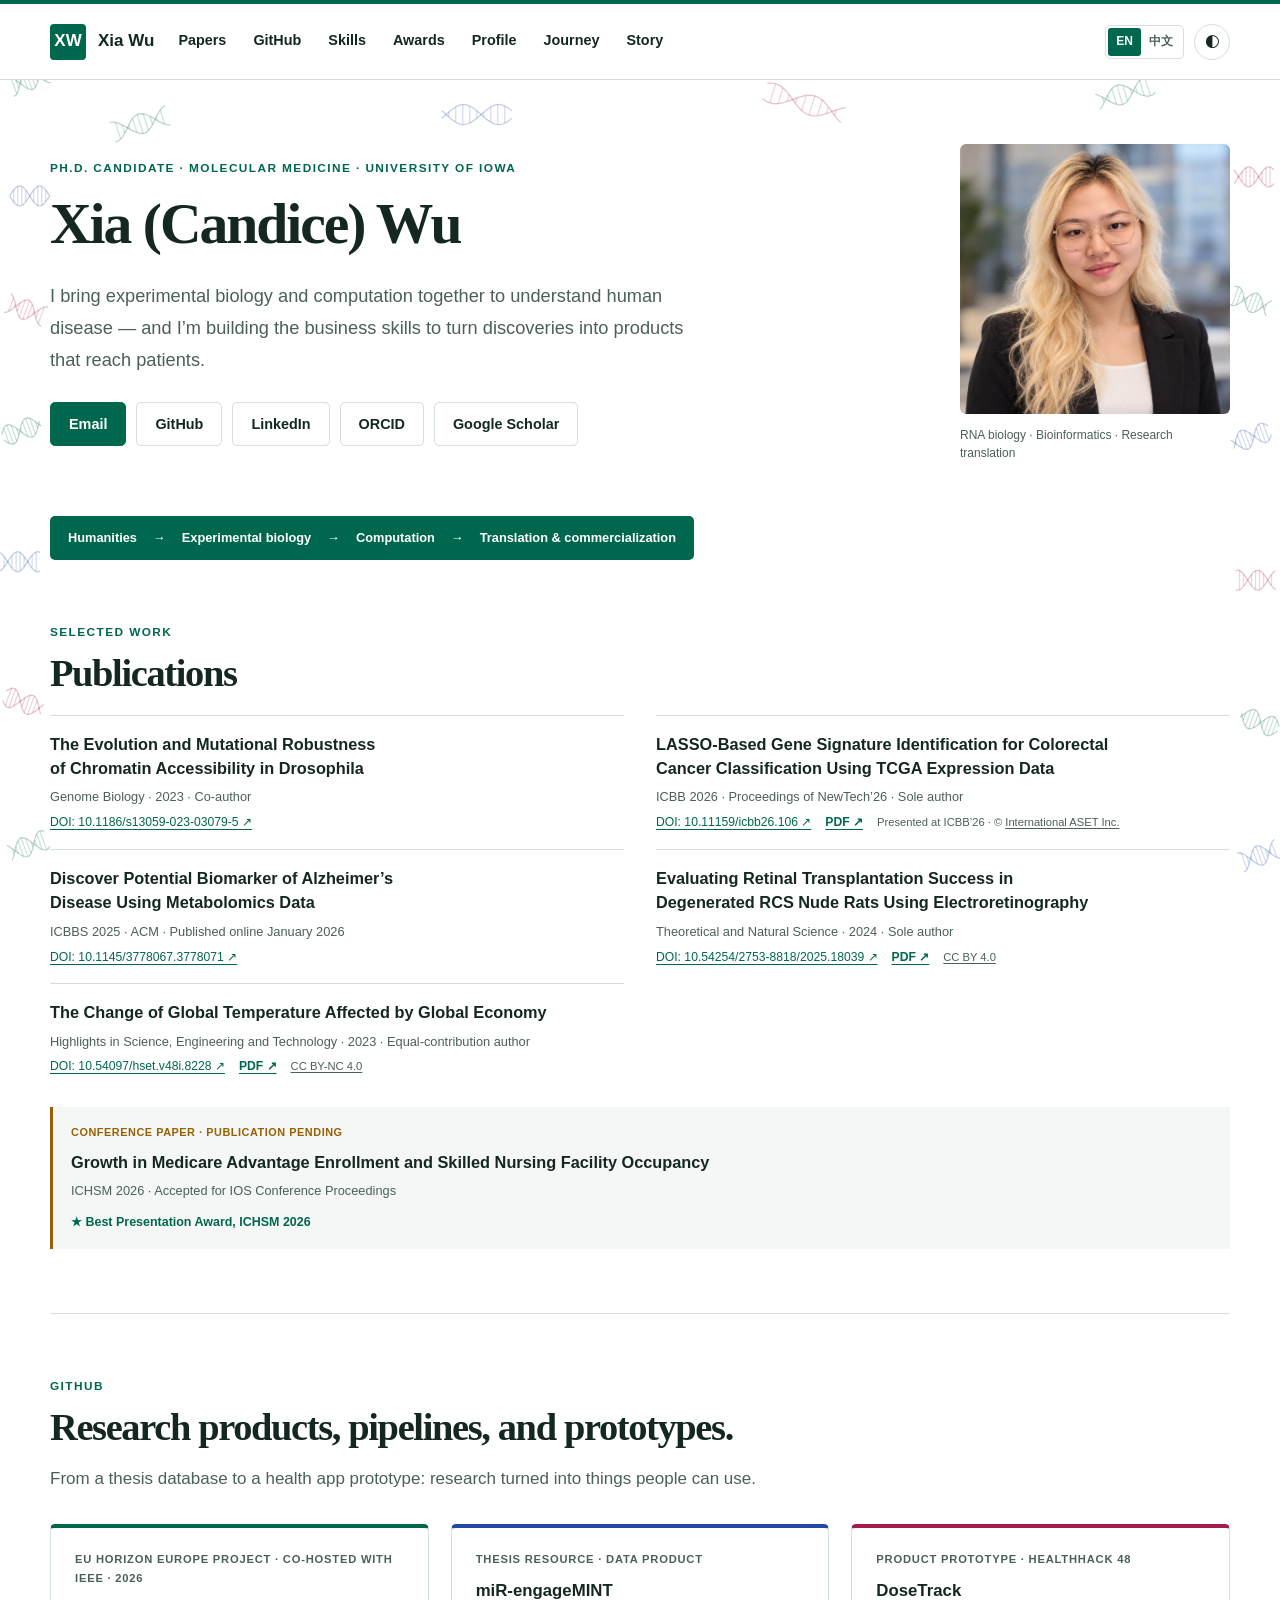
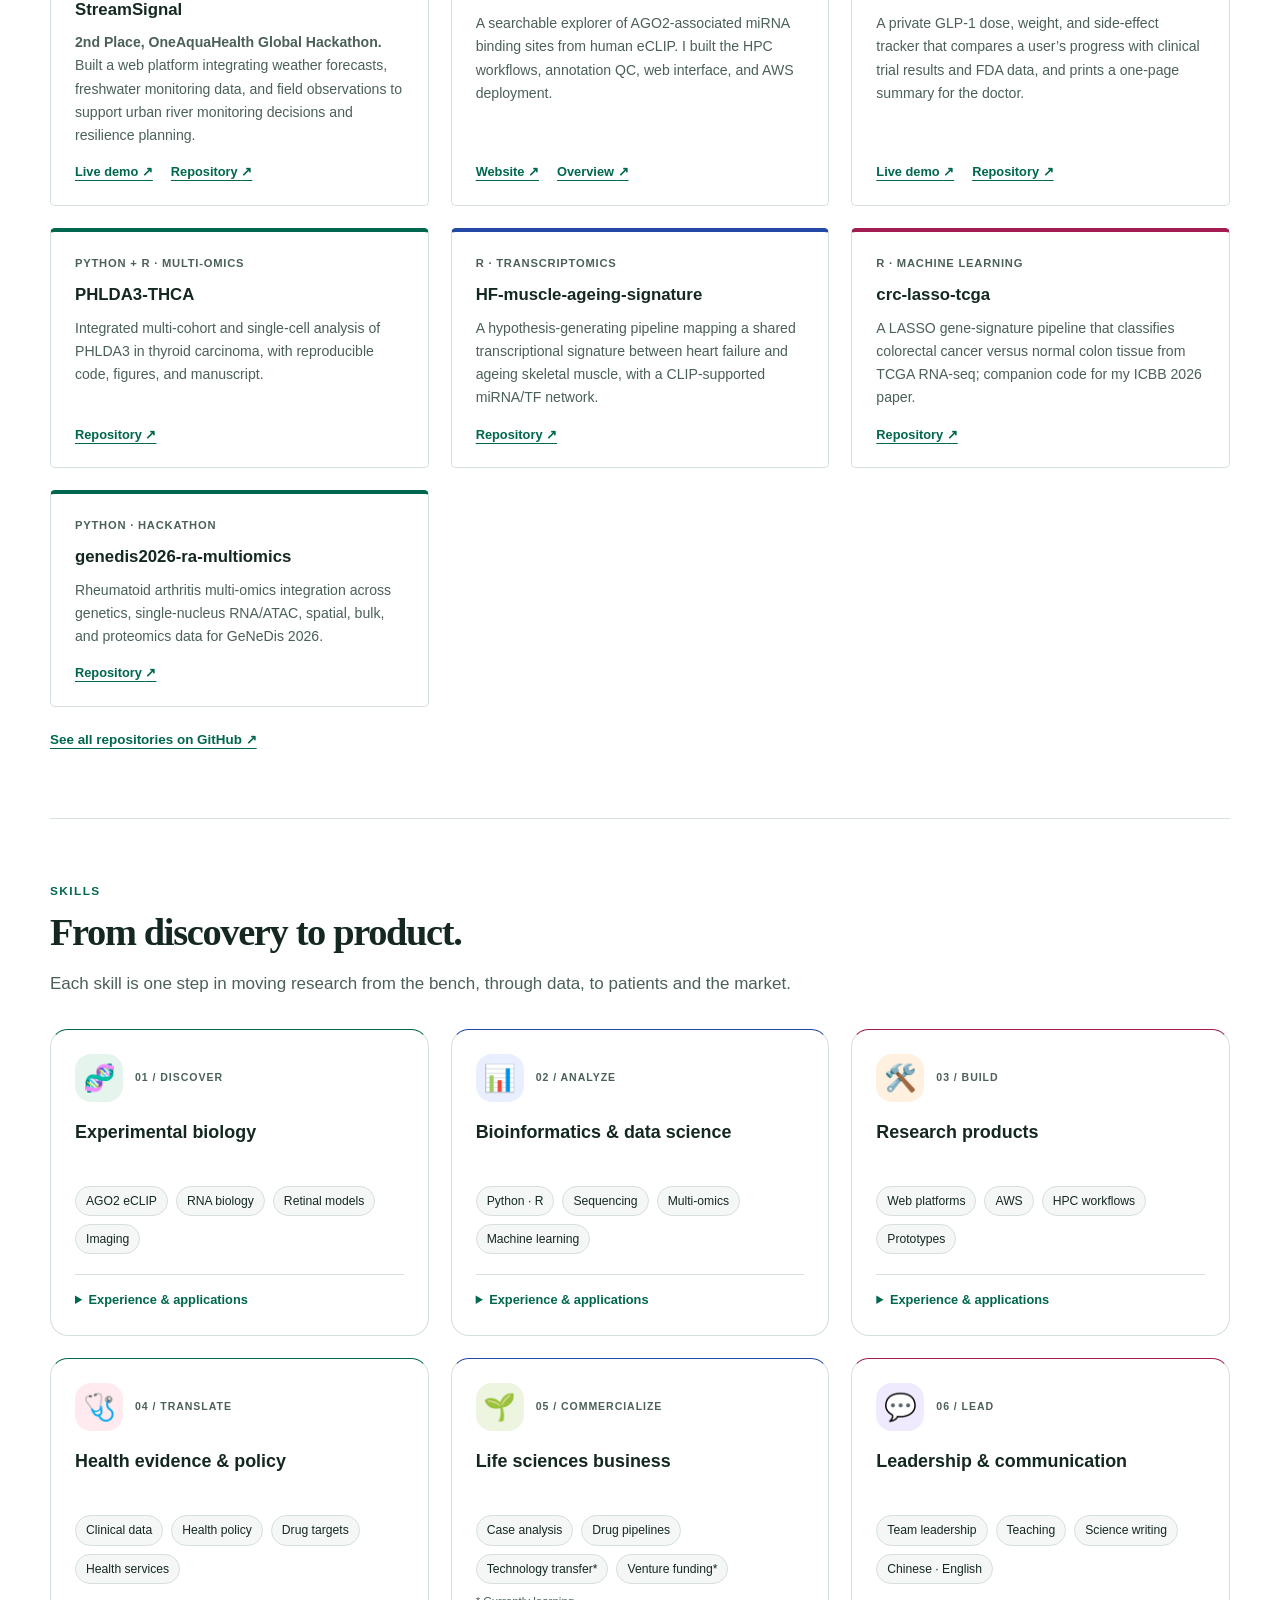
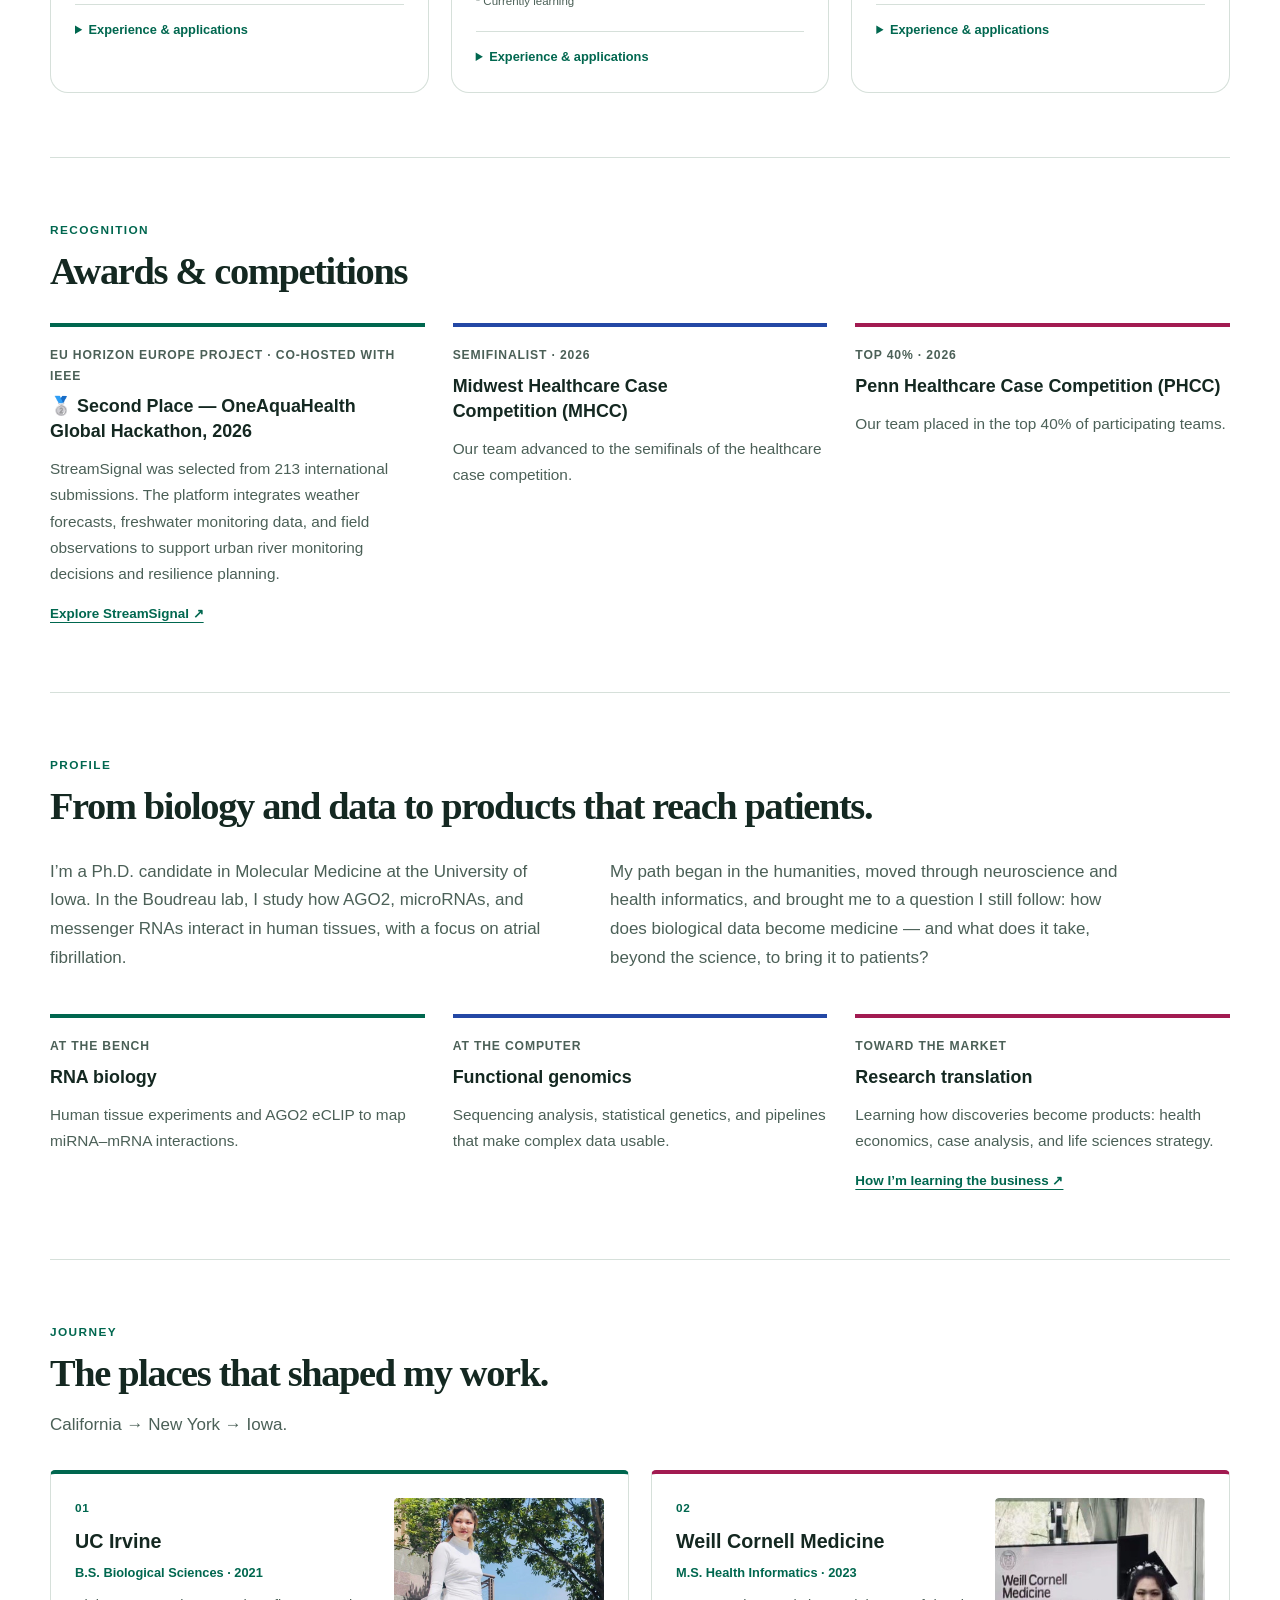
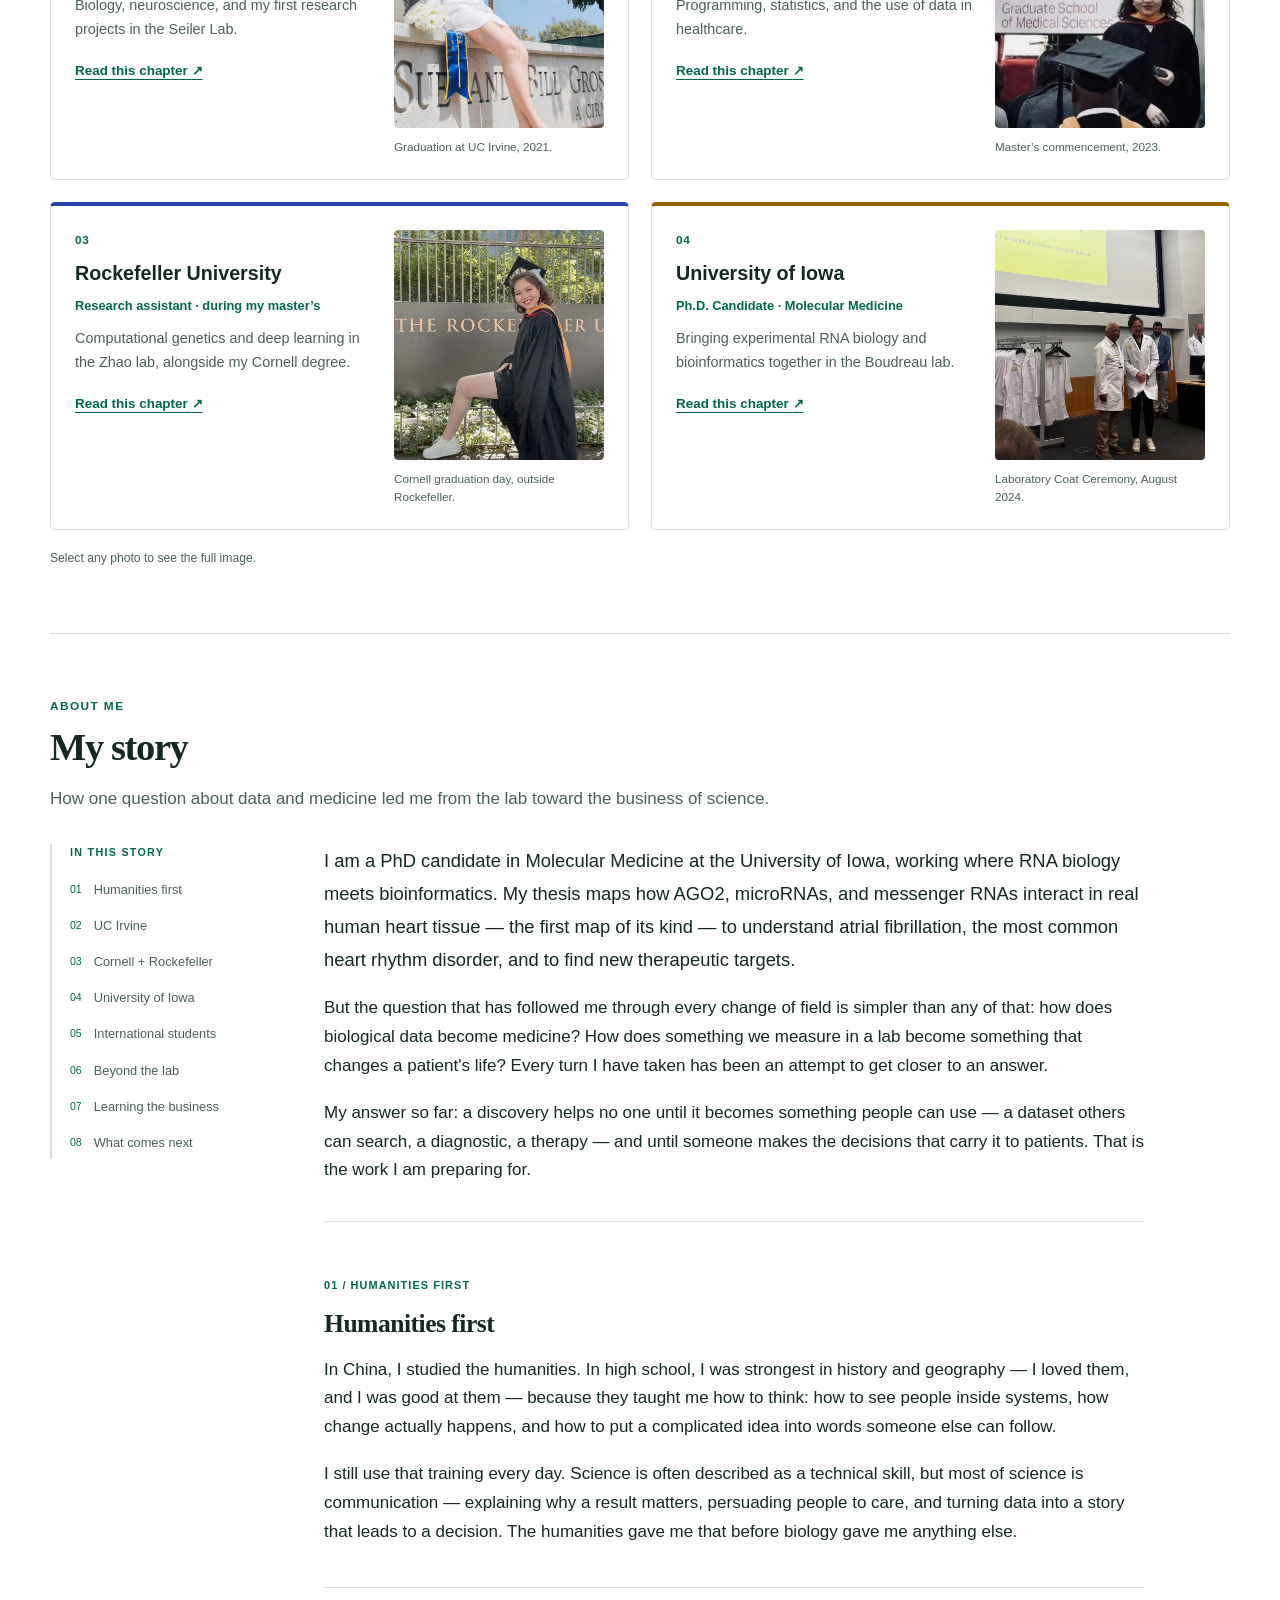
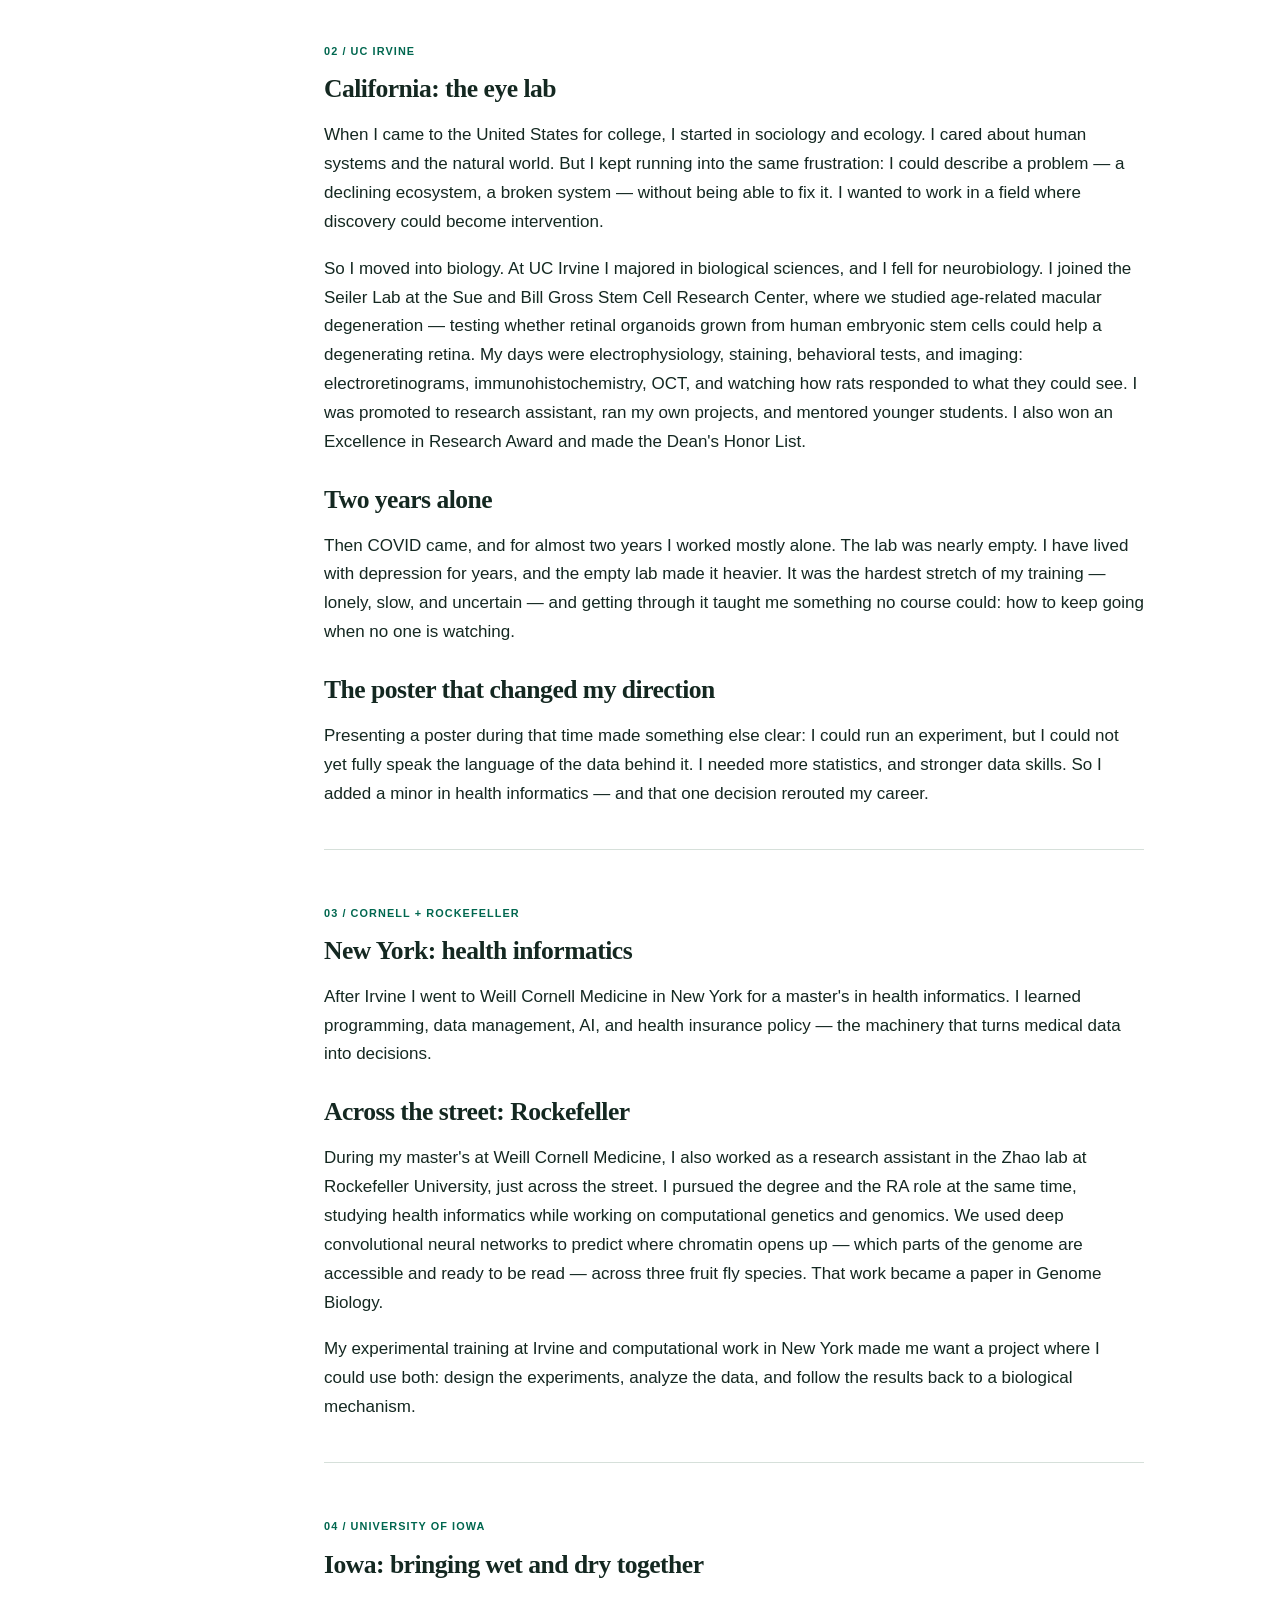
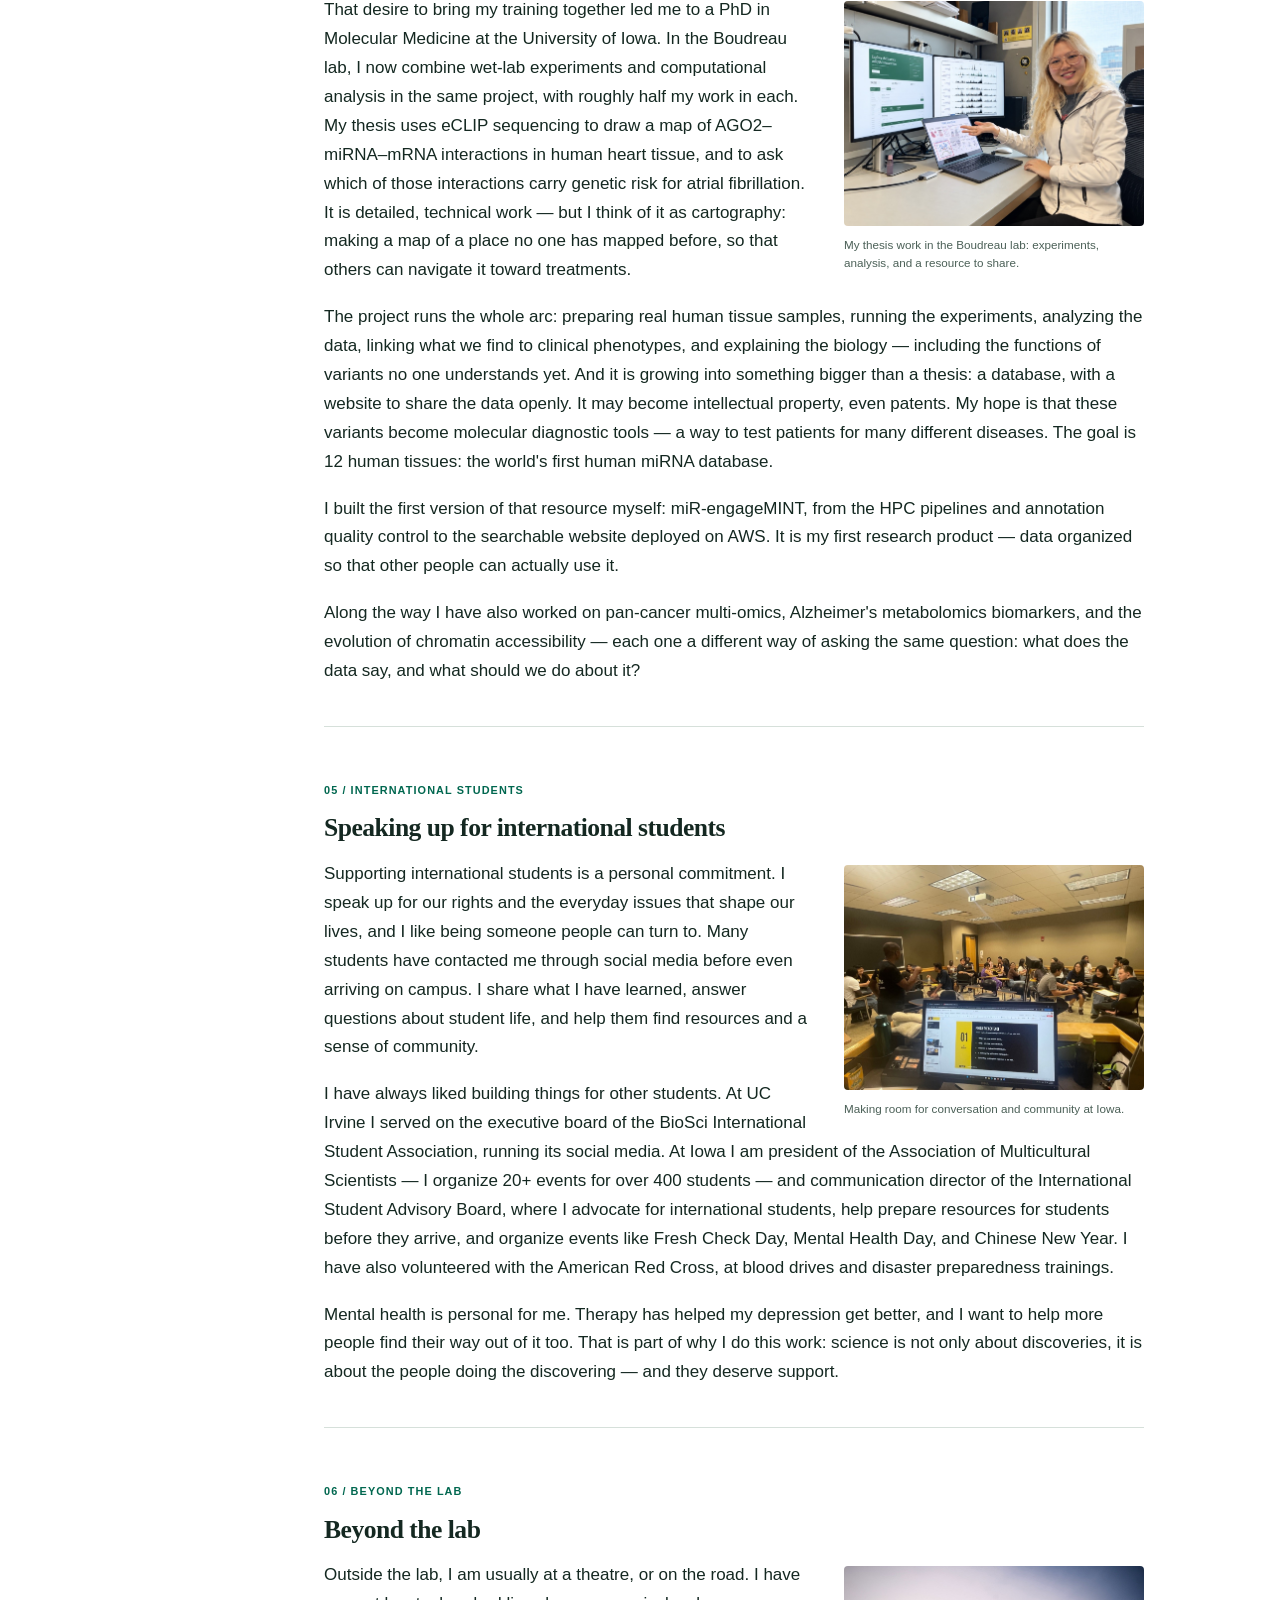
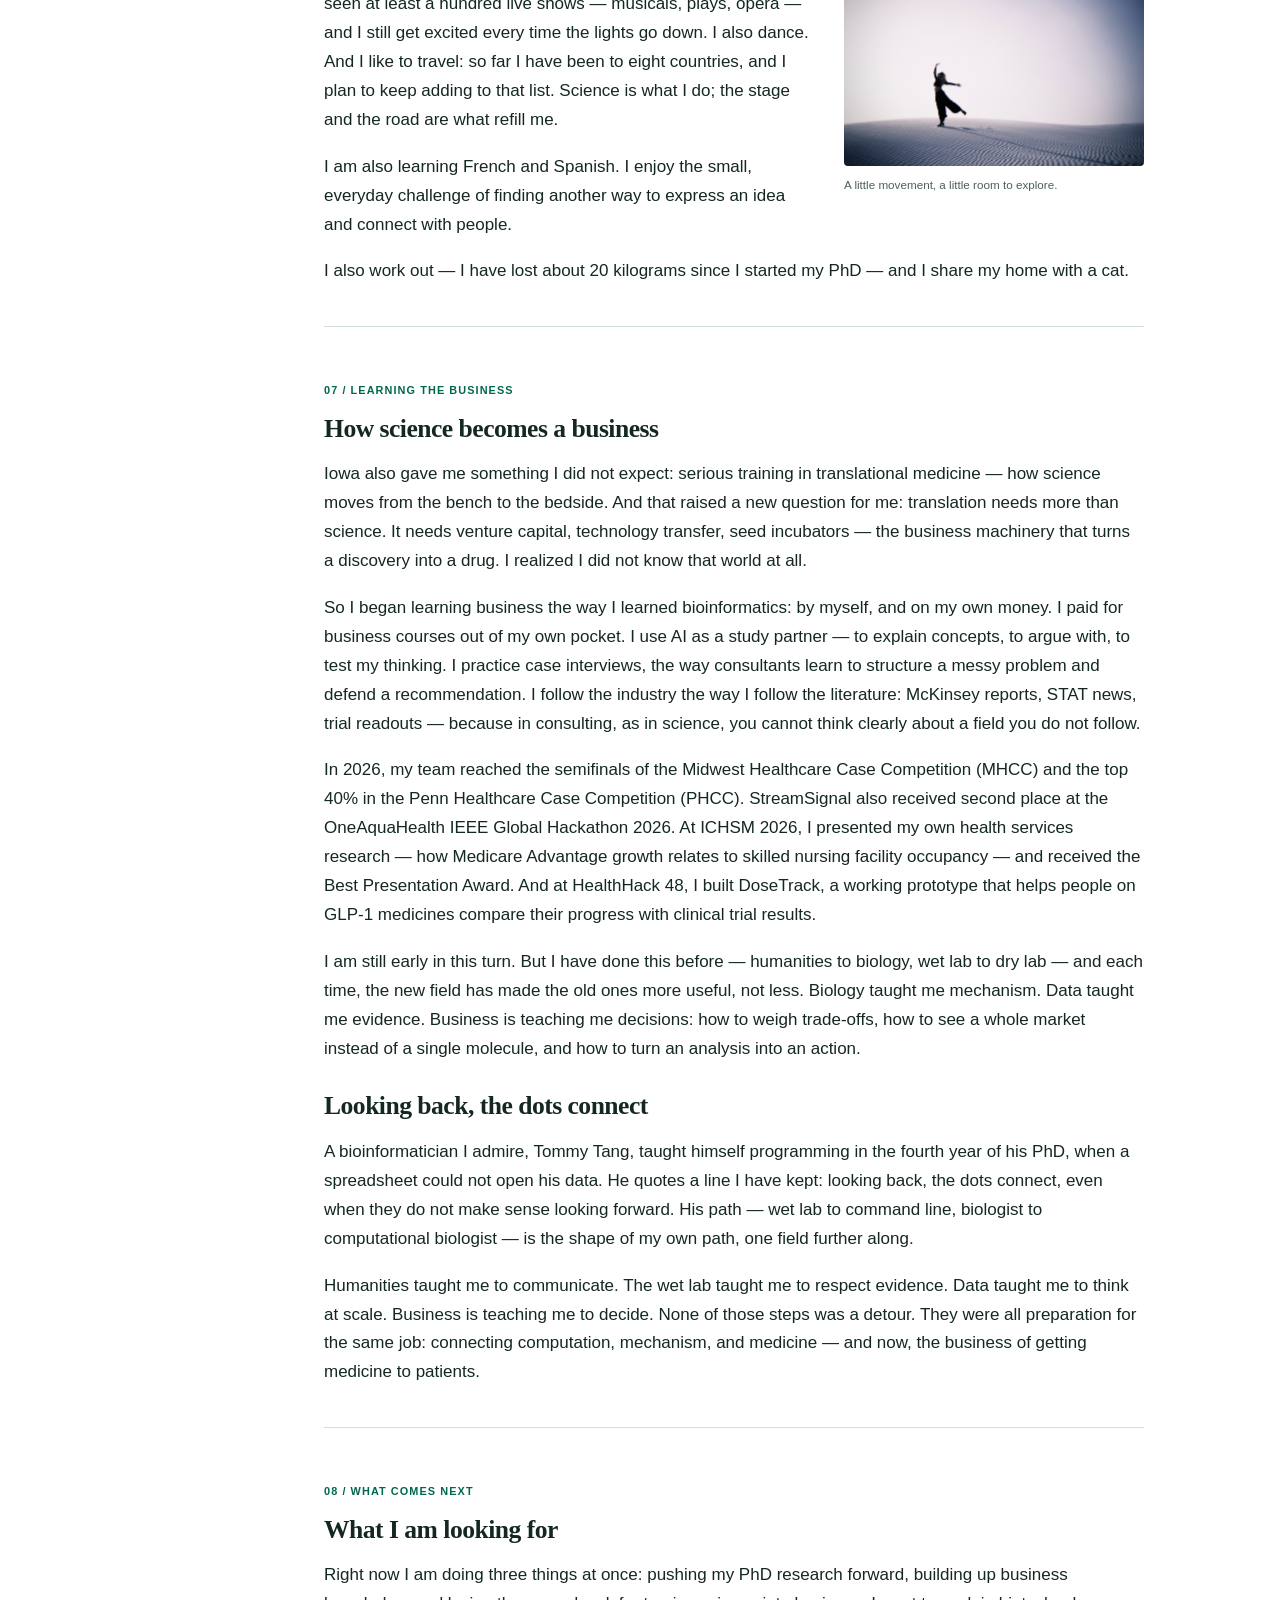
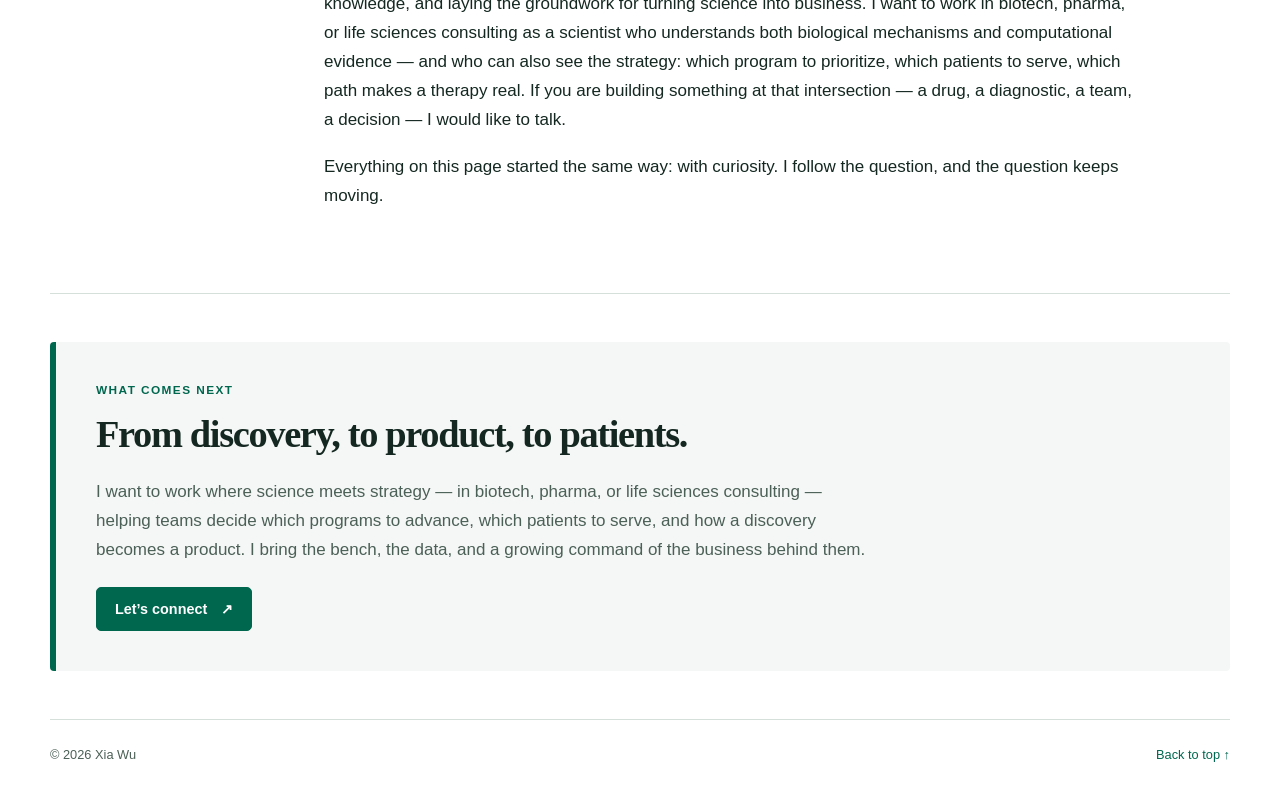
==== commit c7283193: "Refresh OneAquaHealth recognition and add illustrated skill cards" ====
--- a/index.html
+++ b/index.html
@@ -14,7 +14,7 @@
     <link rel="alternate" hreflang="zh-CN" href="https://candicewu0515.github.io/zh.html" />
     <link rel="alternate" hreflang="x-default" href="https://candicewu0515.github.io/" />
     <script src="language.js?v=20261028-lang"></script>
-    <link rel="stylesheet" href="styles.css?v=20261030-pdfs" />
+    <link rel="stylesheet" href="styles.css?v=20261104-skills" />
   </head>
   <body>
     <canvas id="dna-field" aria-hidden="true"></canvas>
@@ -127,7 +127,7 @@
       <section class="section code-section" id="github" aria-labelledby="github-heading">
         <div class="section-heading"><p class="eyebrow">GitHub</p><h2 id="github-heading">Research products, pipelines, and prototypes.</h2><p>From a thesis database to a health app prototype: research turned into things people can use.</p></div>
         <div class="code-grid">
-<article><p class="code-meta">Second place · OneAquaHealth IEEE Global Hackathon 2026</p><h3><a href="https://candicewu0515.github.io/streamsignal/" target="_blank" rel="noopener">StreamSignal</a></h3><p>An environmental monitoring prototype combining weather forecasts, freshwater data, and field observations to guide monitoring decisions and resilience planning.</p><div class="code-links"><a href="https://candicewu0515.github.io/streamsignal/" target="_blank" rel="noopener">Live demo <span aria-hidden="true">↗</span></a><a href="https://github.com/candicewu0515/streamsignal" target="_blank" rel="noopener">Repository <span aria-hidden="true">↗</span></a></div></article>
+<article><p class="code-meta">EU Horizon Europe Project · Co-hosted with IEEE · 2026</p><h3><a href="https://candicewu0515.github.io/streamsignal/" target="_blank" rel="noopener">StreamSignal</a></h3><p><strong>2nd Place, OneAquaHealth Global Hackathon.</strong> Built a web platform integrating weather forecasts, freshwater monitoring data, and field observations to support urban river monitoring decisions and resilience planning.</p><div class="code-links"><a href="https://candicewu0515.github.io/streamsignal/" target="_blank" rel="noopener">Live demo <span aria-hidden="true">↗</span></a><a href="https://github.com/candicewu0515/streamsignal" target="_blank" rel="noopener">Repository <span aria-hidden="true">↗</span></a></div></article>
 <article><p class="code-meta">Thesis resource · Data product</p><h3><a href="https://mir-engagemint.io/" target="_blank" rel="noopener">miR-engageMINT</a></h3><p>A searchable explorer of AGO2-associated miRNA binding sites from human eCLIP. I built the HPC workflows, annotation QC, web interface, and AWS deployment.</p><div class="code-links"><a href="https://mir-engagemint.io/" target="_blank" rel="noopener">Website <span aria-hidden="true">↗</span></a><a href="https://github.com/candicewu0515/miR-engageMINT" target="_blank" rel="noopener">Overview <span aria-hidden="true">↗</span></a></div></article>
 <article><p class="code-meta">Product prototype · HealthHack 48</p><h3><a href="https://candicewu0515.github.io/dosetrack/" target="_blank" rel="noopener">DoseTrack</a></h3><p>A private GLP-1 dose, weight, and side-effect tracker that compares a user’s progress with clinical trial results and FDA data, and prints a one-page summary for the doctor.</p><div class="code-links"><a href="https://candicewu0515.github.io/dosetrack/" target="_blank" rel="noopener">Live demo <span aria-hidden="true">↗</span></a><a href="https://github.com/candicewu0515/dosetrack" target="_blank" rel="noopener">Repository <span aria-hidden="true">↗</span></a></div></article>
 <article><p class="code-meta">Python + R · Multi-omics</p><h3><a href="https://github.com/candicewu0515/PHLDA3-THCA" target="_blank" rel="noopener">PHLDA3-THCA</a></h3><p>Integrated multi-cohort and single-cell analysis of PHLDA3 in thyroid carcinoma, with reproducible code, figures, and manuscript.</p><div class="code-links"><a href="https://github.com/candicewu0515/PHLDA3-THCA" target="_blank" rel="noopener">Repository <span aria-hidden="true">↗</span></a></div></article>
@@ -139,41 +139,41 @@
       <section class="section work-section" id="skills">
         <div class="section-heading"><p class="eyebrow">Skills</p><h2>From discovery to product.</h2><p>Each skill is one step in moving research from the bench, through data, to patients and the market.</p></div>
         <div class="work-grid">
-<article><span class="skill-number">01 / DISCOVER</span><h3>Experimental biology</h3><ul>
+<article class="skill-card"><div class="skill-topline"><span class="skill-icon" aria-hidden="true">🧬</span><span class="skill-number">01 / DISCOVER</span></div><h3>Experimental biology</h3><div class="skill-tags"><span>AGO2 eCLIP</span><span>RNA biology</span><span>Retinal models</span><span>Imaging</span></div><details class="skill-details"><summary>Experience & applications</summary><ul>
 <li><strong>RNA biology:</strong> human tissue preparation, AGO2 eCLIP, and miRNA–mRNA interactions.</li>
 <li><strong>Retinal research:</strong> retinal organoid transplants, electroretinography, OCT, and behavioral assays.</li>
 <li><strong>Lab methods:</strong> immunohistochemistry / immunofluorescence, Western blotting, imaging, and troubleshooting.</li>
-</ul></article>
-<article><span class="skill-number">02 / ANALYZE</span><h3>Bioinformatics &amp; data science</h3><ul>
+</ul></details></article>
+<article class="skill-card"><div class="skill-topline"><span class="skill-icon" aria-hidden="true">📊</span><span class="skill-number">02 / ANALYZE</span></div><h3>Bioinformatics &amp; data science</h3><div class="skill-tags"><span>Python · R</span><span>Sequencing</span><span>Multi-omics</span><span>Machine learning</span></div><details class="skill-details"><summary>Experience & applications</summary><ul>
 <li><strong>Sequencing analysis:</strong> CLIP-seq, RNA-seq, scRNA-seq, ATAC-seq, and small RNA.</li>
 <li><strong>Modeling:</strong> Python, R, statistical modeling, LASSO classifiers, and deep neural networks for genomics.</li>
 <li><strong>Biomarker discovery:</strong> multi-omics, metabolomics, and gene signatures linked to clinical phenotypes.</li>
-</ul></article>
-<article><span class="skill-number">03 / BUILD</span><h3>Research products</h3><ul>
+</ul></details></article>
+<article class="skill-card"><div class="skill-topline"><span class="skill-icon" aria-hidden="true">🛠️</span><span class="skill-number">03 / BUILD</span></div><h3>Research products</h3><div class="skill-tags"><span>Web platforms</span><span>AWS</span><span>HPC workflows</span><span>Prototypes</span></div><details class="skill-details"><summary>Experience & applications</summary><ul>
 <li><strong>Data products:</strong> miR-engageMINT, a searchable miRNA database and website deployed on AWS.</li>
 <li><strong>Pipelines:</strong> reproducible SGE/HPC workflows that turn raw sequencing into shareable results.</li>
 <li><strong>Prototypes:</strong> DoseTrack, a private GLP-1 tracker built at HealthHack 48.</li>
-</ul></article>
-<article><span class="skill-number">04 / TRANSLATE</span><h3>Health evidence &amp; policy</h3><ul>
+</ul></details></article>
+<article class="skill-card"><div class="skill-topline"><span class="skill-icon" aria-hidden="true">🩺</span><span class="skill-number">04 / TRANSLATE</span></div><h3>Health evidence &amp; policy</h3><div class="skill-tags"><span>Clinical data</span><span>Health policy</span><span>Drug targets</span><span>Health services</span></div><details class="skill-details"><summary>Experience & applications</summary><ul>
 <li><strong>Translational research:</strong> linking molecular findings to diagnostics, drug targets, and therapeutic questions.</li>
 <li><strong>Health services research:</strong> Medicare Advantage and nursing facility occupancy (ICHSM 2026 Best Presentation).</li>
 <li><strong>Health informatics:</strong> clinical data, health insurance policy, and evidence for healthcare decisions.</li>
-</ul></article>
-<article><span class="skill-number">05 / COMMERCIALIZE</span><h3>Life sciences business</h3><ul>
+</ul></details></article>
+<article class="skill-card"><div class="skill-topline"><span class="skill-icon" aria-hidden="true">🌱</span><span class="skill-number">05 / COMMERCIALIZE</span></div><h3>Life sciences business</h3><div class="skill-tags"><span>Case analysis</span><span>Drug pipelines</span><span>Technology transfer*</span><span>Venture funding*</span></div><small class="skill-note">* Currently learning</small><details class="skill-details"><summary>Experience & applications</summary><ul>
 <li><strong>Case analysis:</strong> structuring problems and defending recommendations; MHCC 2026 semifinalist and PHCC 2026 top 40%.</li>
 <li><strong>Industry tracking:</strong> drug pipelines, clinical trial readouts, consulting reports, and STAT News.</li>
 <li><strong>Now learning:</strong> technology transfer, intellectual property, and venture funding.</li>
-</ul></article>
-<article><span class="skill-number">06 / LEAD</span><h3>Leadership &amp; communication</h3><ul>
+</ul></details></article>
+<article class="skill-card"><div class="skill-topline"><span class="skill-icon" aria-hidden="true">💬</span><span class="skill-number">06 / LEAD</span></div><h3>Leadership &amp; communication</h3><div class="skill-tags"><span>Team leadership</span><span>Teaching</span><span>Science writing</span><span>Chinese · English</span></div><details class="skill-details"><summary>Experience & applications</summary><ul>
 <li><strong>Student leadership:</strong> AMS president (20+ events, 400+ students); International Student Advisory Board communication director.</li>
 <li><strong>Science communication:</strong> teaching, mentoring, peer review, and explaining research to non-specialists.</li>
 <li><strong>Languages:</strong> Chinese and English; learning French and Spanish.</li>
-</ul></article></div>
+</ul></details></article></div>
       </section>
       <section class="section" id="awards" aria-labelledby="awards-heading">
         <div class="section-heading"><p class="eyebrow">Recognition</p><h2 id="awards-heading">Awards &amp; competitions</h2></div>
         <div class="research-grid">
-          <article><p class="panel-kicker">Second place · November 2026</p><h3>OneAquaHealth IEEE Global Hackathon 2026</h3><p>StreamSignal received second place among 174 valid submissions. The project combines weather forecasts, freshwater data, and field observations to support environmental monitoring decisions. Winners announced November 3, 2026.</p><a class="text-link" href="https://github.com/candicewu0515/streamsignal" target="_blank" rel="noopener">Explore StreamSignal ↗</a></article>
+          <article><p class="panel-kicker">EU Horizon Europe Project · Co-hosted with IEEE</p><h3><span aria-hidden="true">🥈</span> Second Place — OneAquaHealth Global Hackathon, 2026</h3><p>StreamSignal was selected from 213 international submissions. The platform integrates weather forecasts, freshwater monitoring data, and field observations to support urban river monitoring decisions and resilience planning.</p><a class="text-link" href="https://github.com/candicewu0515/streamsignal" target="_blank" rel="noopener">Explore StreamSignal ↗</a></article>
           <article><p class="panel-kicker">Semifinalist · 2026</p><h3>Midwest Healthcare Case Competition (MHCC)</h3><p>Our team advanced to the semifinals of the healthcare case competition.</p></article>
           <article><p class="panel-kicker">Top 40% · 2026</p><h3>Penn Healthcare Case Competition (PHCC)</h3><p>Our team placed in the top 40% of participating teams.</p></article>
         </div>
--- a/styles.css
+++ b/styles.css
@@ -231,3 +231,29 @@
 html:lang(zh) .eyebrow, html:lang(zh) .chapter-label, html:lang(zh) .skill-number { letter-spacing: .06em; }
 html:lang(zh) .story-body { max-width: 760px; }
 html:lang(zh) .hero-lede { line-height: 1.9; }
+
+/* Compact skill cards: readable labels, decorative icons, optional detail. */
+.work-grid .skill-card { border-radius: 18px; border-top-width: 1px; padding: 24px; }
+.skill-topline { display: flex; align-items: center; gap: 12px; margin-bottom: 18px; }
+.skill-topline .skill-number { margin: 0; color: var(--muted); }
+.skill-icon { display: grid; place-items: center; flex: 0 0 48px; height: 48px; border-radius: 16px; background: #e5f5ee; font-size: 1.65rem; line-height: 1; }
+.skill-card:nth-child(2) .skill-icon { background: #e9efff; }
+.skill-card:nth-child(3) .skill-icon { background: #fff0df; }
+.skill-card:nth-child(4) .skill-icon { background: #ffeaf0; }
+.skill-card:nth-child(5) .skill-icon { background: #edf4df; }
+.skill-card:nth-child(6) .skill-icon { background: #f0eaff; }
+.dark .skill-icon { background: #294237; }
+.dark .skill-card:nth-child(2) .skill-icon { background: #29384f; }
+.dark .skill-card:nth-child(3) .skill-icon { background: #473c2a; }
+.dark .skill-card:nth-child(4) .skill-icon { background: #472e3a; }
+.dark .skill-card:nth-child(5) .skill-icon { background: #36432c; }
+.dark .skill-card:nth-child(6) .skill-icon { background: #3b3250; }
+.skill-tags { display: flex; flex-wrap: wrap; align-content: start; gap: 8px; margin-top: 16px; }
+.skill-tags span { padding: 5px 10px; border: 1px solid var(--line); border-radius: 999px; background: var(--paper); color: var(--ink); font-size: .76rem; line-height: 1.5; }
+.skill-note { display: block; margin-top: 8px; color: var(--muted); font-size: .72rem; }
+.skill-details { margin-top: 20px; border-top: 1px solid var(--line); padding-top: 14px; }
+.skill-details summary { width: fit-content; color: var(--teal); font-size: .8rem; font-weight: 650; cursor: pointer; }
+.skill-details summary:hover { text-decoration: underline; text-underline-offset: 4px; }
+.skill-details summary:focus-visible { outline: 3px solid var(--blue); outline-offset: 5px; border-radius: 2px; }
+.skill-details ul { margin-top: 10px; }
+.skill-details li:first-child { border-top: 0; padding-top: 0; }
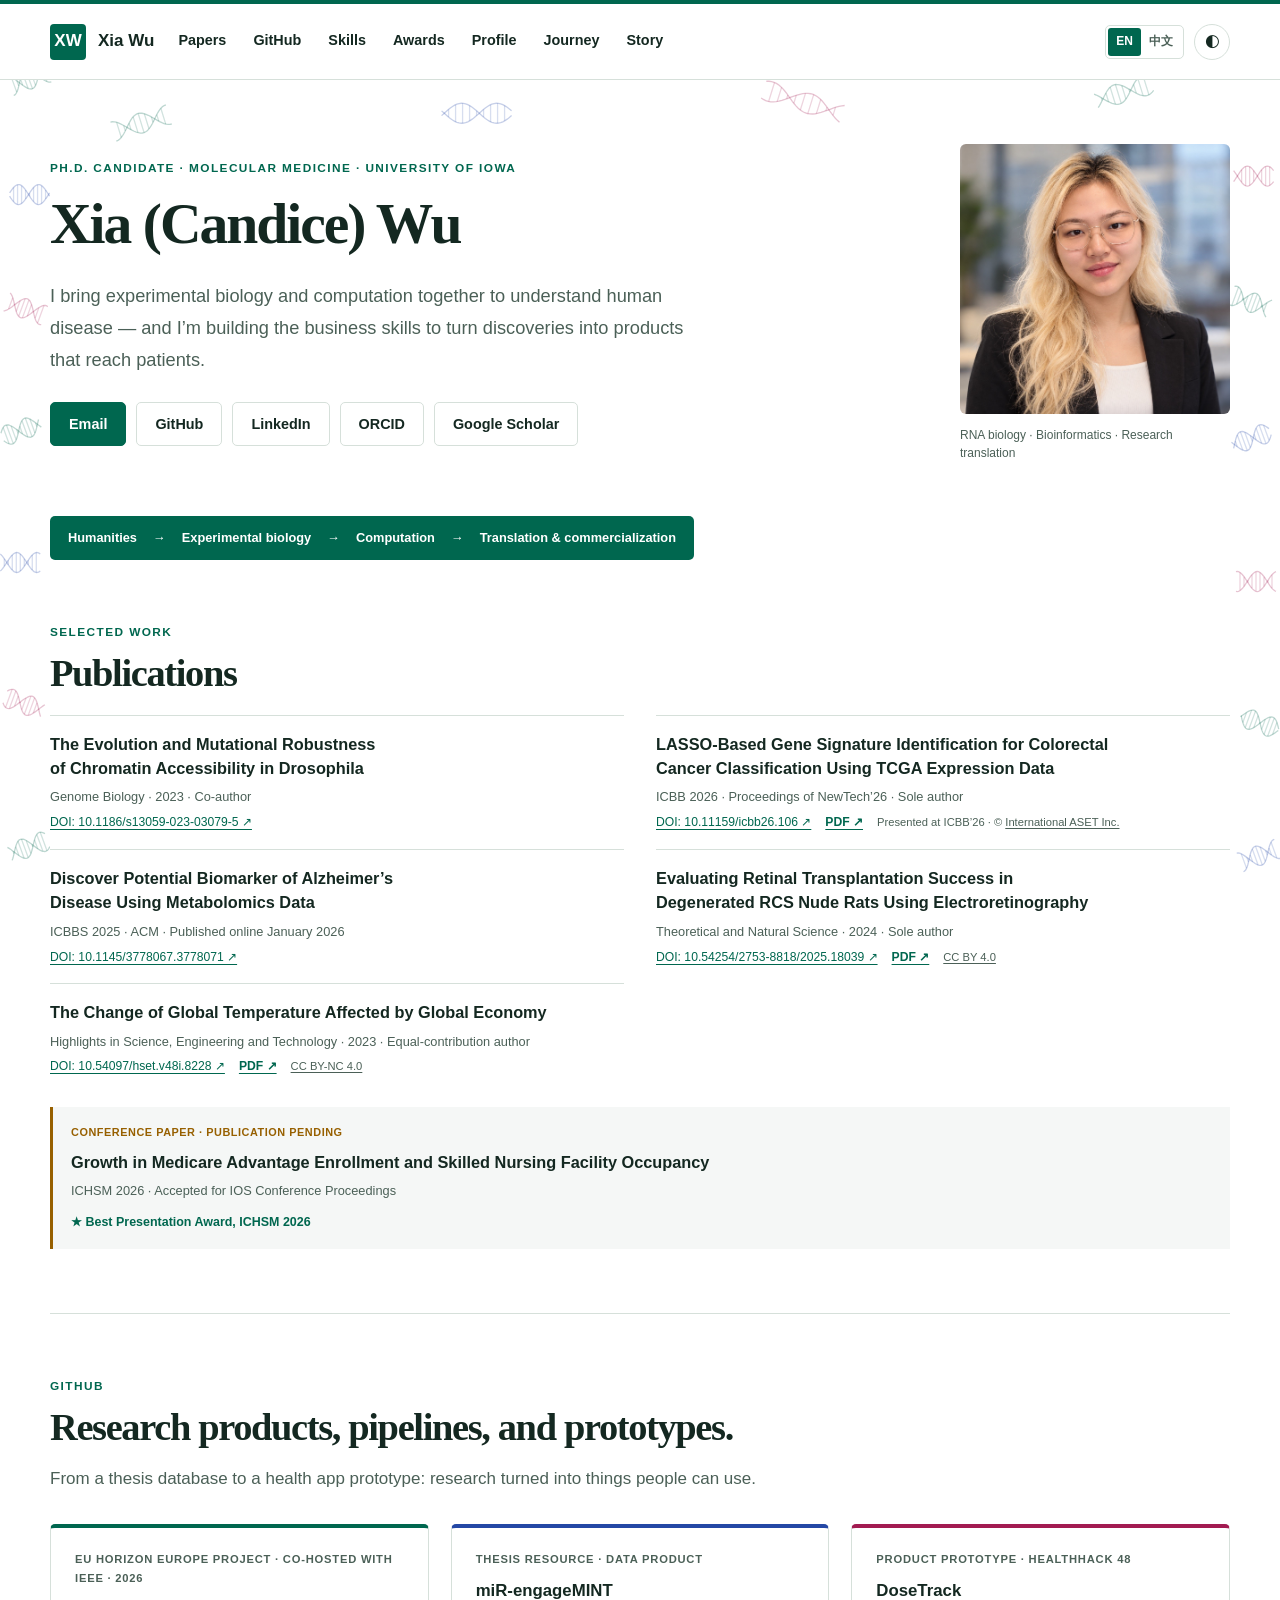
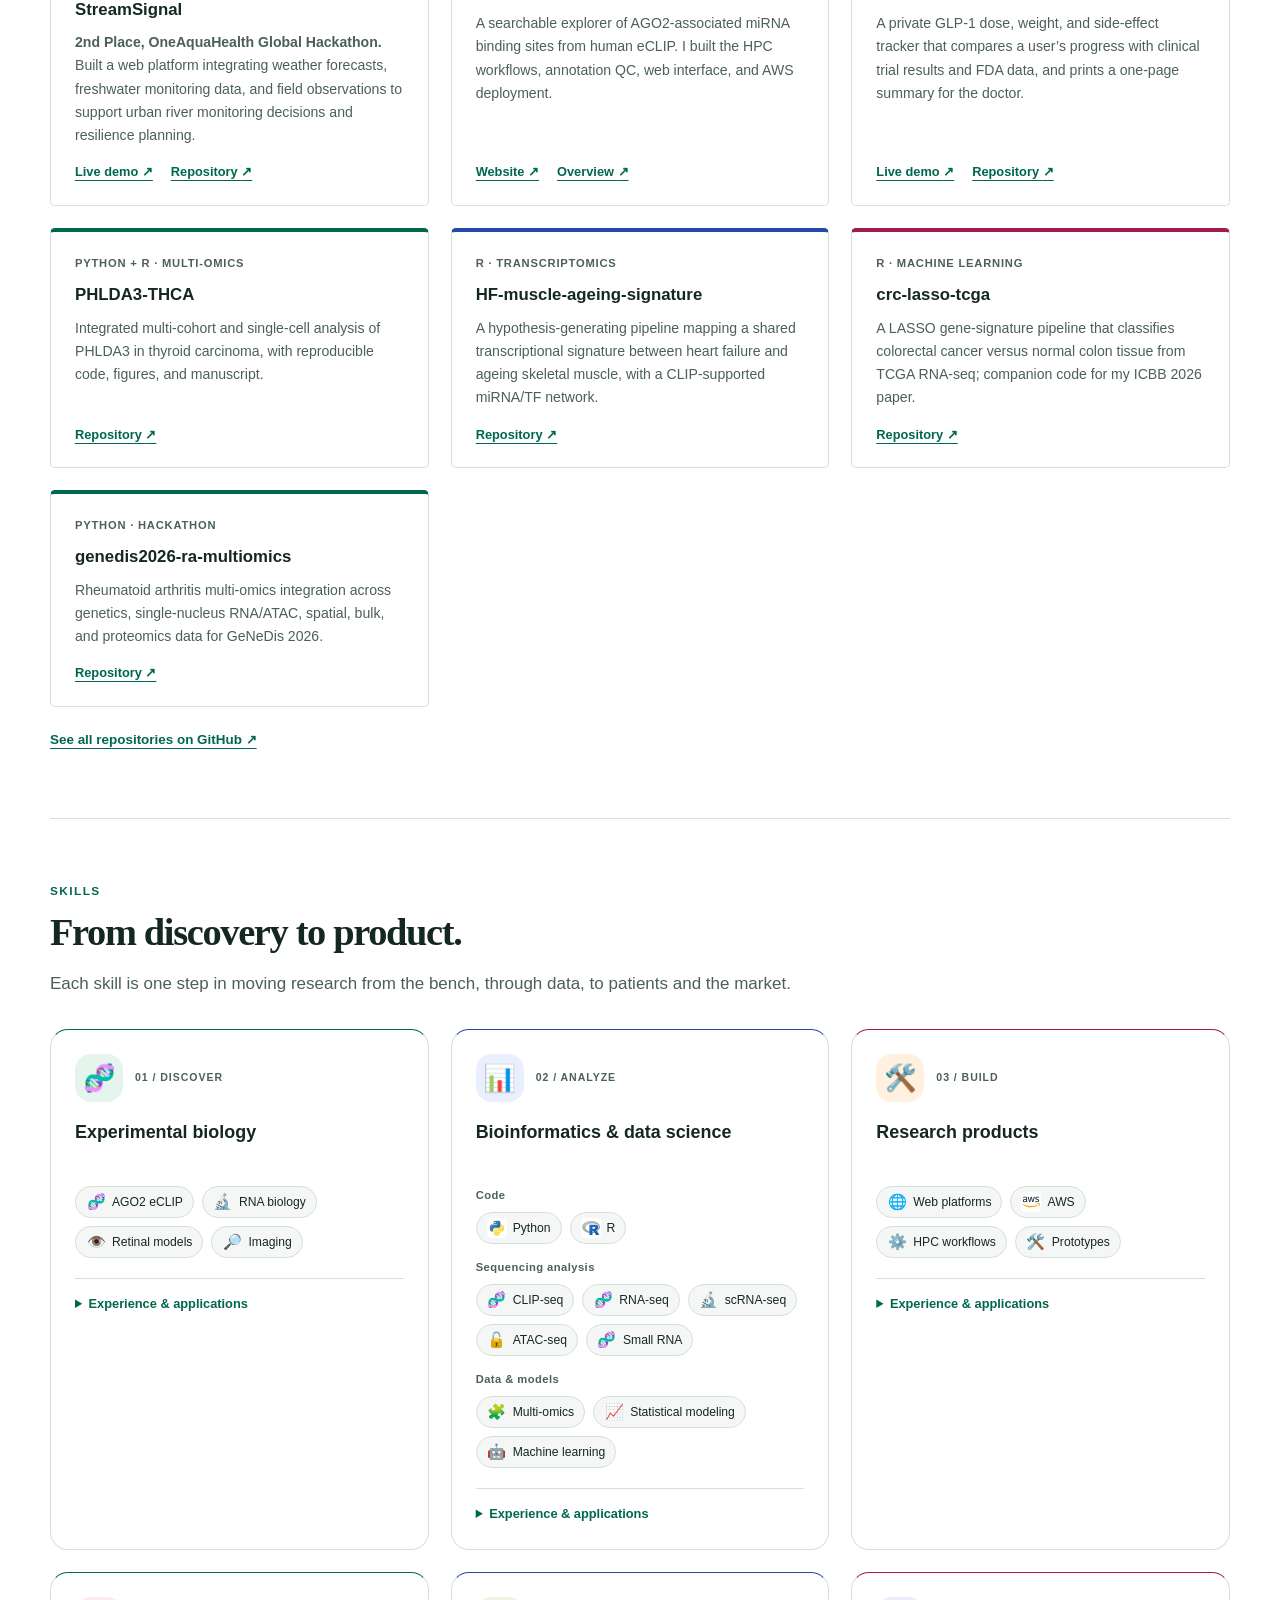
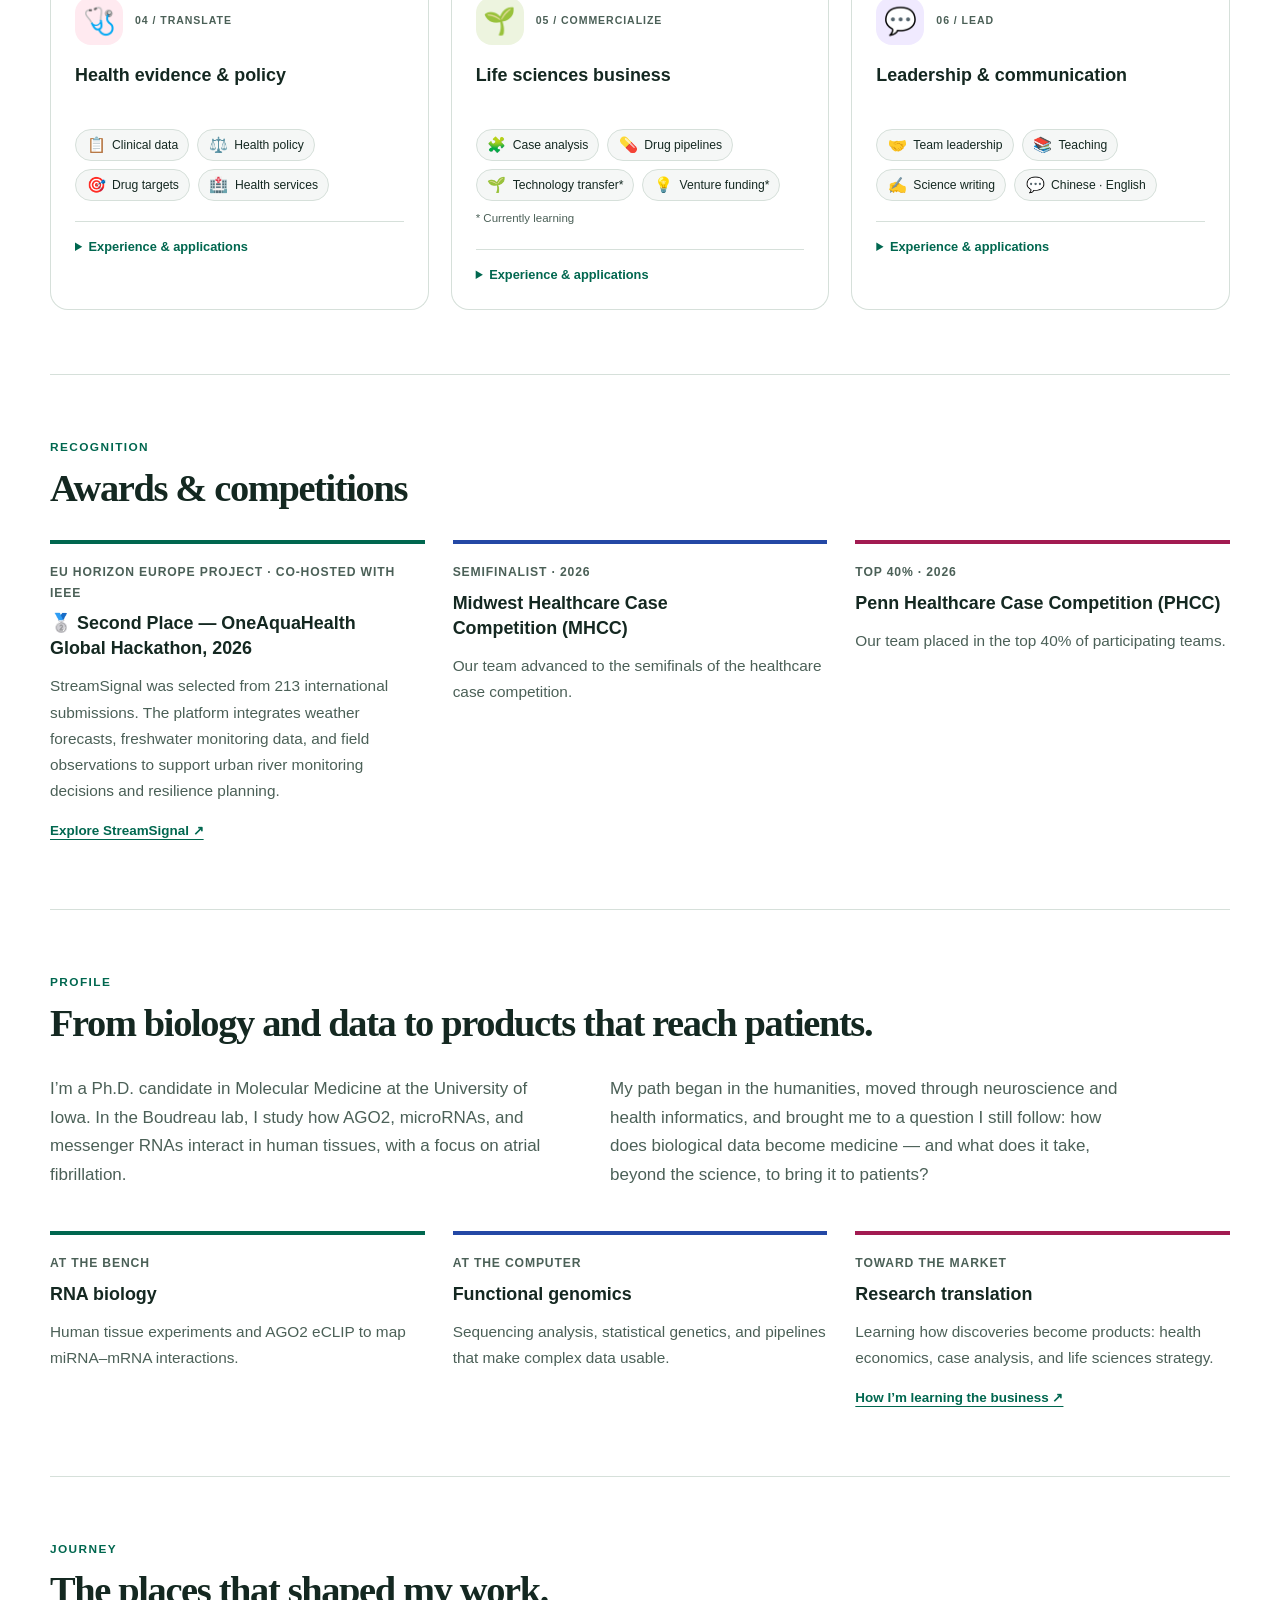
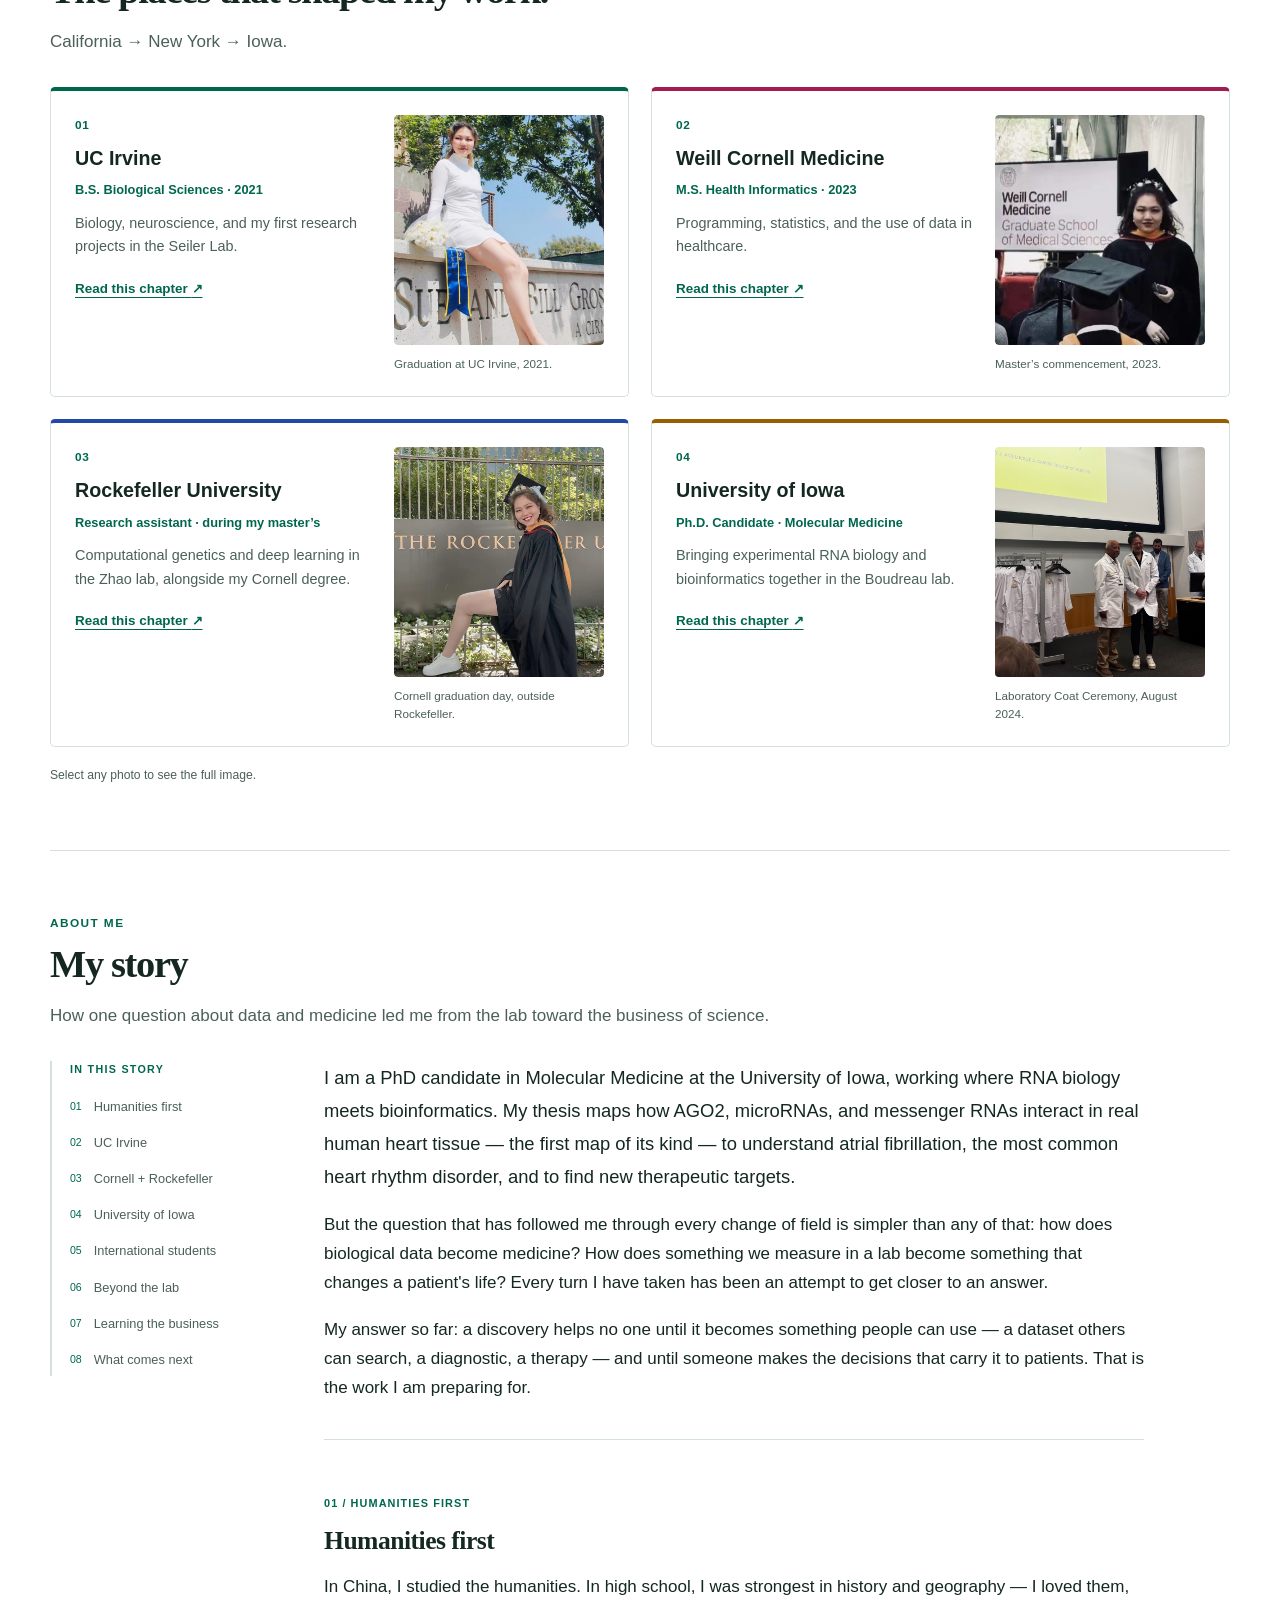
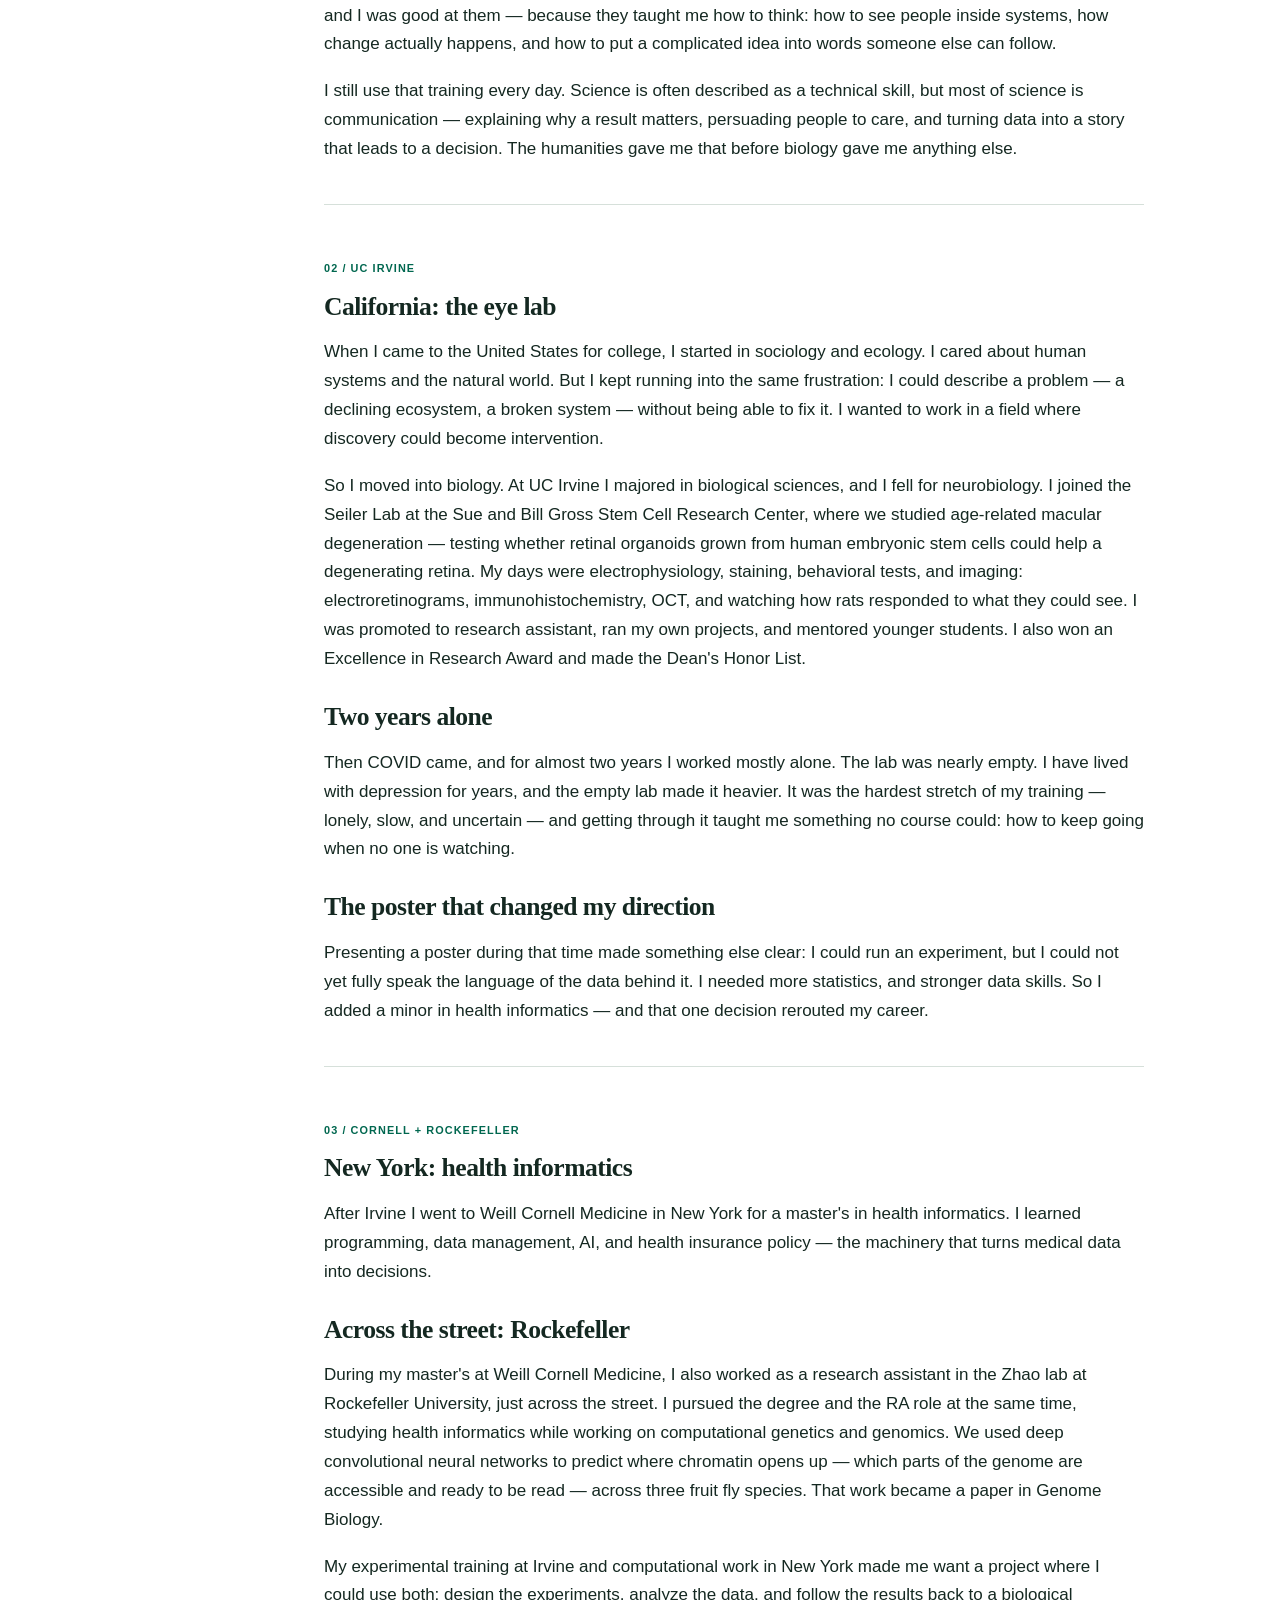
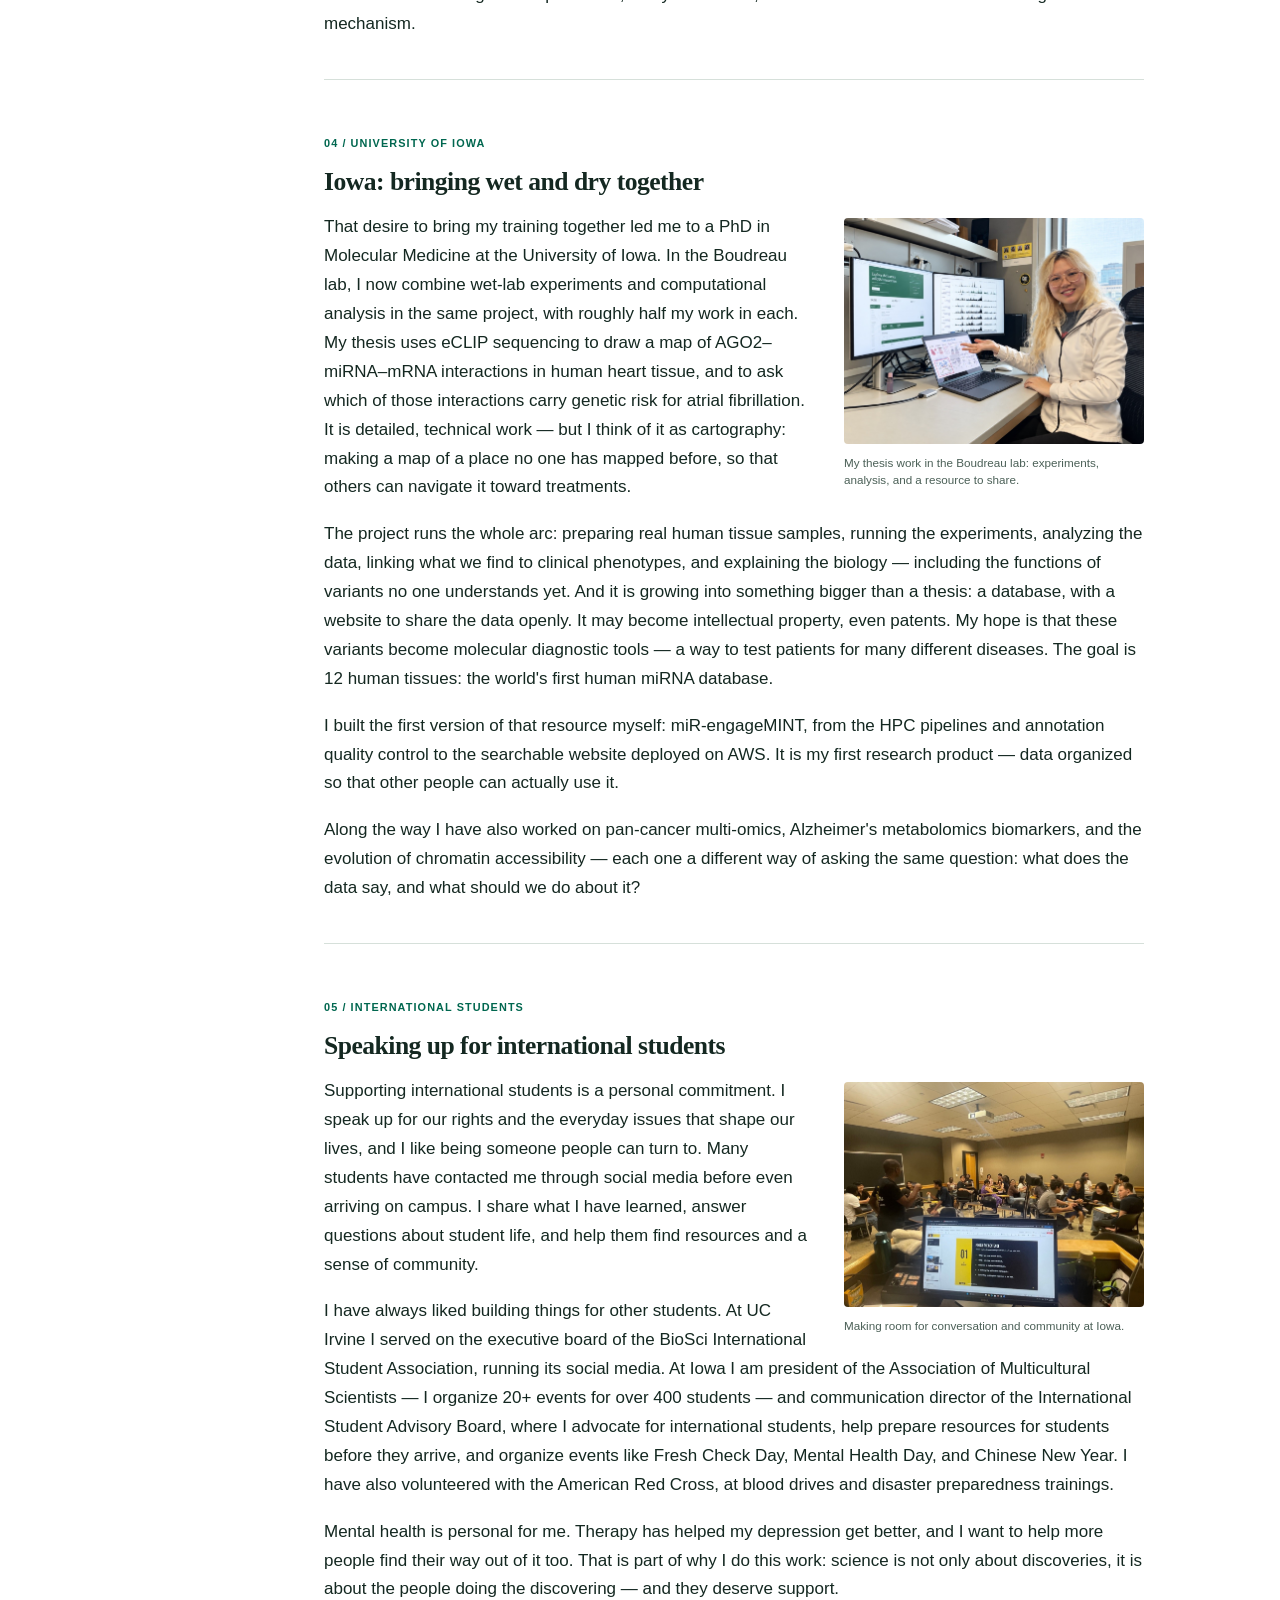
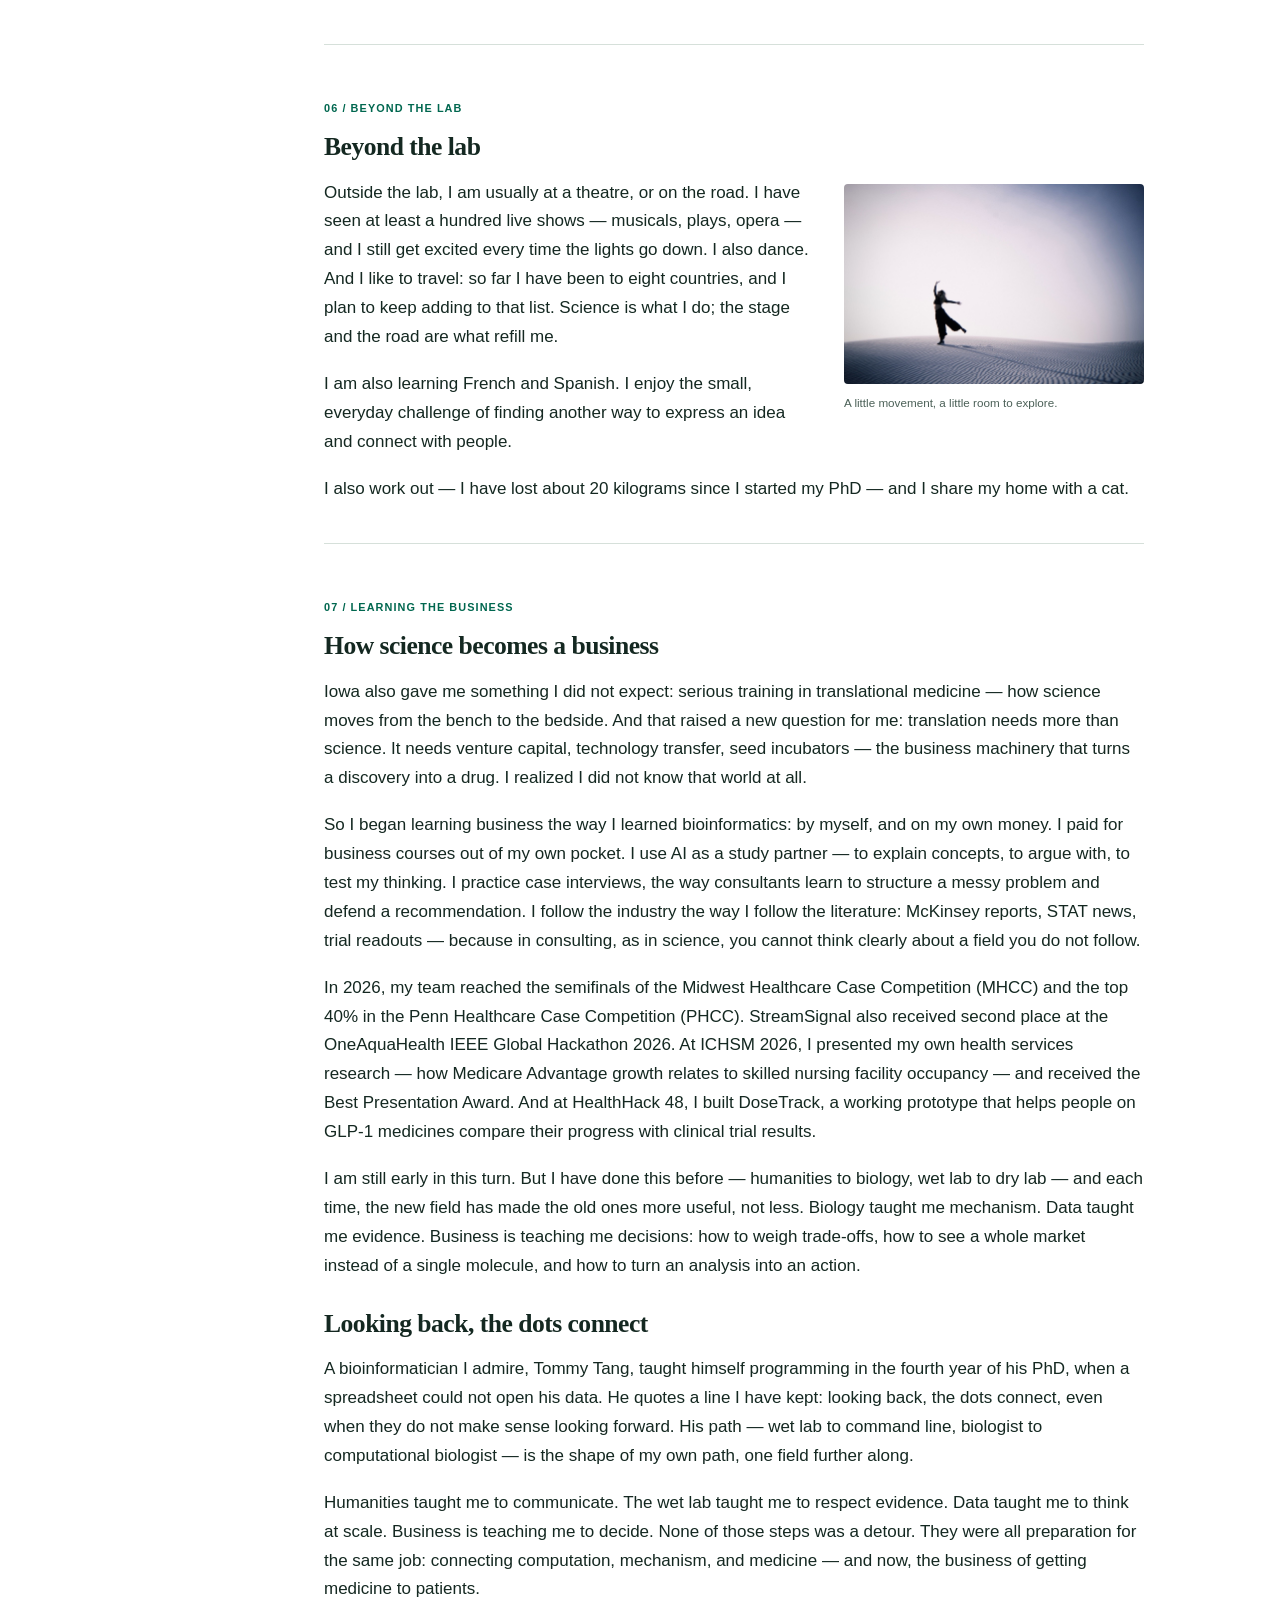
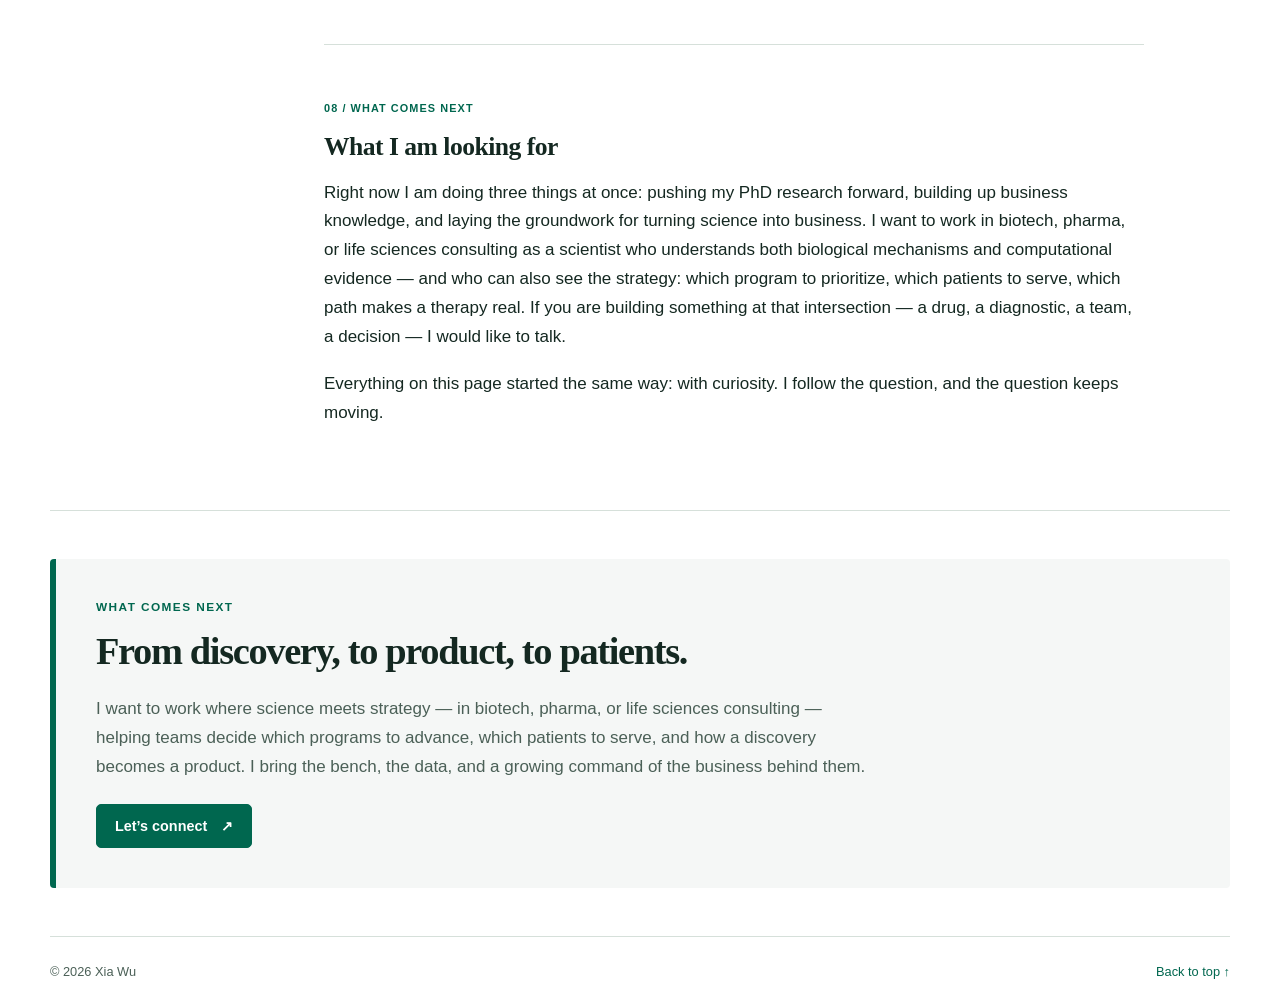
==== commit 70da0fd8: "Add individual skill icons and show sequencing specialties" ====
--- a/index.html
+++ b/index.html
@@ -14,7 +14,7 @@
     <link rel="alternate" hreflang="zh-CN" href="https://candicewu0515.github.io/zh.html" />
     <link rel="alternate" hreflang="x-default" href="https://candicewu0515.github.io/" />
     <script src="language.js?v=20261028-lang"></script>
-    <link rel="stylesheet" href="styles.css?v=20261104-skills" />
+    <link rel="stylesheet" href="styles.css?v=20261104-skill-icons" />
   </head>
   <body>
     <canvas id="dna-field" aria-hidden="true"></canvas>
@@ -139,32 +139,32 @@
       <section class="section work-section" id="skills">
         <div class="section-heading"><p class="eyebrow">Skills</p><h2>From discovery to product.</h2><p>Each skill is one step in moving research from the bench, through data, to patients and the market.</p></div>
         <div class="work-grid">
-<article class="skill-card"><div class="skill-topline"><span class="skill-icon" aria-hidden="true">🧬</span><span class="skill-number">01 / DISCOVER</span></div><h3>Experimental biology</h3><div class="skill-tags"><span>AGO2 eCLIP</span><span>RNA biology</span><span>Retinal models</span><span>Imaging</span></div><details class="skill-details"><summary>Experience & applications</summary><ul>
+<article class="skill-card"><div class="skill-topline"><span class="skill-icon" aria-hidden="true">🧬</span><span class="skill-number">01 / DISCOVER</span></div><h3>Experimental biology</h3><div class="skill-tags"><span class="skill-chip"><span class="skill-chip-icon" aria-hidden="true">🧬</span>AGO2 eCLIP</span><span class="skill-chip"><span class="skill-chip-icon" aria-hidden="true">🔬</span>RNA biology</span><span class="skill-chip"><span class="skill-chip-icon" aria-hidden="true">👁️</span>Retinal models</span><span class="skill-chip"><span class="skill-chip-icon" aria-hidden="true">🔎</span>Imaging</span></div><details class="skill-details"><summary>Experience & applications</summary><ul>
 <li><strong>RNA biology:</strong> human tissue preparation, AGO2 eCLIP, and miRNA–mRNA interactions.</li>
 <li><strong>Retinal research:</strong> retinal organoid transplants, electroretinography, OCT, and behavioral assays.</li>
 <li><strong>Lab methods:</strong> immunohistochemistry / immunofluorescence, Western blotting, imaging, and troubleshooting.</li>
 </ul></details></article>
-<article class="skill-card"><div class="skill-topline"><span class="skill-icon" aria-hidden="true">📊</span><span class="skill-number">02 / ANALYZE</span></div><h3>Bioinformatics &amp; data science</h3><div class="skill-tags"><span>Python · R</span><span>Sequencing</span><span>Multi-omics</span><span>Machine learning</span></div><details class="skill-details"><summary>Experience & applications</summary><ul>
+<article class="skill-card"><div class="skill-topline"><span class="skill-icon" aria-hidden="true">📊</span><span class="skill-number">02 / ANALYZE</span></div><h3>Bioinformatics &amp; data science</h3><div class="skill-groups"><div class="skill-group"><h4>Code</h4><div class="skill-tags"><span class="skill-chip"><img class="skill-chip-icon skill-brand-icon" src="assets/skills/python.svg" alt="" width="20" height="20" />Python</span><span class="skill-chip"><img class="skill-chip-icon skill-brand-icon" src="assets/skills/r.svg" alt="" width="20" height="20" />R</span></div></div><div class="skill-group"><h4>Sequencing analysis</h4><div class="skill-tags"><span class="skill-chip"><span class="skill-chip-icon" aria-hidden="true">🧬</span>CLIP-seq</span><span class="skill-chip"><span class="skill-chip-icon" aria-hidden="true">🧬</span>RNA-seq</span><span class="skill-chip"><span class="skill-chip-icon" aria-hidden="true">🔬</span>scRNA-seq</span><span class="skill-chip"><span class="skill-chip-icon" aria-hidden="true">🔓</span>ATAC-seq</span><span class="skill-chip"><span class="skill-chip-icon" aria-hidden="true">🧬</span>Small RNA</span></div></div><div class="skill-group"><h4>Data &amp; models</h4><div class="skill-tags"><span class="skill-chip"><span class="skill-chip-icon" aria-hidden="true">🧩</span>Multi-omics</span><span class="skill-chip"><span class="skill-chip-icon" aria-hidden="true">📈</span>Statistical modeling</span><span class="skill-chip"><span class="skill-chip-icon" aria-hidden="true">🤖</span>Machine learning</span></div></div></div><details class="skill-details"><summary>Experience & applications</summary><ul>
 <li><strong>Sequencing analysis:</strong> CLIP-seq, RNA-seq, scRNA-seq, ATAC-seq, and small RNA.</li>
 <li><strong>Modeling:</strong> Python, R, statistical modeling, LASSO classifiers, and deep neural networks for genomics.</li>
 <li><strong>Biomarker discovery:</strong> multi-omics, metabolomics, and gene signatures linked to clinical phenotypes.</li>
 </ul></details></article>
-<article class="skill-card"><div class="skill-topline"><span class="skill-icon" aria-hidden="true">🛠️</span><span class="skill-number">03 / BUILD</span></div><h3>Research products</h3><div class="skill-tags"><span>Web platforms</span><span>AWS</span><span>HPC workflows</span><span>Prototypes</span></div><details class="skill-details"><summary>Experience & applications</summary><ul>
+<article class="skill-card"><div class="skill-topline"><span class="skill-icon" aria-hidden="true">🛠️</span><span class="skill-number">03 / BUILD</span></div><h3>Research products</h3><div class="skill-tags"><span class="skill-chip"><span class="skill-chip-icon" aria-hidden="true">🌐</span>Web platforms</span><span class="skill-chip"><img class="skill-chip-icon skill-brand-icon" src="assets/skills/aws.svg" alt="" width="20" height="20" />AWS</span><span class="skill-chip"><span class="skill-chip-icon" aria-hidden="true">⚙️</span>HPC workflows</span><span class="skill-chip"><span class="skill-chip-icon" aria-hidden="true">🛠️</span>Prototypes</span></div><details class="skill-details"><summary>Experience & applications</summary><ul>
 <li><strong>Data products:</strong> miR-engageMINT, a searchable miRNA database and website deployed on AWS.</li>
 <li><strong>Pipelines:</strong> reproducible SGE/HPC workflows that turn raw sequencing into shareable results.</li>
 <li><strong>Prototypes:</strong> DoseTrack, a private GLP-1 tracker built at HealthHack 48.</li>
 </ul></details></article>
-<article class="skill-card"><div class="skill-topline"><span class="skill-icon" aria-hidden="true">🩺</span><span class="skill-number">04 / TRANSLATE</span></div><h3>Health evidence &amp; policy</h3><div class="skill-tags"><span>Clinical data</span><span>Health policy</span><span>Drug targets</span><span>Health services</span></div><details class="skill-details"><summary>Experience & applications</summary><ul>
+<article class="skill-card"><div class="skill-topline"><span class="skill-icon" aria-hidden="true">🩺</span><span class="skill-number">04 / TRANSLATE</span></div><h3>Health evidence &amp; policy</h3><div class="skill-tags"><span class="skill-chip"><span class="skill-chip-icon" aria-hidden="true">📋</span>Clinical data</span><span class="skill-chip"><span class="skill-chip-icon" aria-hidden="true">⚖️</span>Health policy</span><span class="skill-chip"><span class="skill-chip-icon" aria-hidden="true">🎯</span>Drug targets</span><span class="skill-chip"><span class="skill-chip-icon" aria-hidden="true">🏥</span>Health services</span></div><details class="skill-details"><summary>Experience & applications</summary><ul>
 <li><strong>Translational research:</strong> linking molecular findings to diagnostics, drug targets, and therapeutic questions.</li>
 <li><strong>Health services research:</strong> Medicare Advantage and nursing facility occupancy (ICHSM 2026 Best Presentation).</li>
 <li><strong>Health informatics:</strong> clinical data, health insurance policy, and evidence for healthcare decisions.</li>
 </ul></details></article>
-<article class="skill-card"><div class="skill-topline"><span class="skill-icon" aria-hidden="true">🌱</span><span class="skill-number">05 / COMMERCIALIZE</span></div><h3>Life sciences business</h3><div class="skill-tags"><span>Case analysis</span><span>Drug pipelines</span><span>Technology transfer*</span><span>Venture funding*</span></div><small class="skill-note">* Currently learning</small><details class="skill-details"><summary>Experience & applications</summary><ul>
+<article class="skill-card"><div class="skill-topline"><span class="skill-icon" aria-hidden="true">🌱</span><span class="skill-number">05 / COMMERCIALIZE</span></div><h3>Life sciences business</h3><div class="skill-tags"><span class="skill-chip"><span class="skill-chip-icon" aria-hidden="true">🧩</span>Case analysis</span><span class="skill-chip"><span class="skill-chip-icon" aria-hidden="true">💊</span>Drug pipelines</span><span class="skill-chip"><span class="skill-chip-icon" aria-hidden="true">🌱</span>Technology transfer*</span><span class="skill-chip"><span class="skill-chip-icon" aria-hidden="true">💡</span>Venture funding*</span></div><small class="skill-note">* Currently learning</small><details class="skill-details"><summary>Experience & applications</summary><ul>
 <li><strong>Case analysis:</strong> structuring problems and defending recommendations; MHCC 2026 semifinalist and PHCC 2026 top 40%.</li>
 <li><strong>Industry tracking:</strong> drug pipelines, clinical trial readouts, consulting reports, and STAT News.</li>
 <li><strong>Now learning:</strong> technology transfer, intellectual property, and venture funding.</li>
 </ul></details></article>
-<article class="skill-card"><div class="skill-topline"><span class="skill-icon" aria-hidden="true">💬</span><span class="skill-number">06 / LEAD</span></div><h3>Leadership &amp; communication</h3><div class="skill-tags"><span>Team leadership</span><span>Teaching</span><span>Science writing</span><span>Chinese · English</span></div><details class="skill-details"><summary>Experience & applications</summary><ul>
+<article class="skill-card"><div class="skill-topline"><span class="skill-icon" aria-hidden="true">💬</span><span class="skill-number">06 / LEAD</span></div><h3>Leadership &amp; communication</h3><div class="skill-tags"><span class="skill-chip"><span class="skill-chip-icon" aria-hidden="true">🤝</span>Team leadership</span><span class="skill-chip"><span class="skill-chip-icon" aria-hidden="true">📚</span>Teaching</span><span class="skill-chip"><span class="skill-chip-icon" aria-hidden="true">✍️</span>Science writing</span><span class="skill-chip"><span class="skill-chip-icon" aria-hidden="true">💬</span>Chinese · English</span></div><details class="skill-details"><summary>Experience & applications</summary><ul>
 <li><strong>Student leadership:</strong> AMS president (20+ events, 400+ students); International Student Advisory Board communication director.</li>
 <li><strong>Science communication:</strong> teaching, mentoring, peer review, and explaining research to non-specialists.</li>
 <li><strong>Languages:</strong> Chinese and English; learning French and Spanish.</li>
@@ -466,3 +466,4 @@
   </body>
 </html>
 
+
--- a/styles.css
+++ b/styles.css
@@ -249,7 +249,7 @@
 .dark .skill-card:nth-child(5) .skill-icon { background: #36432c; }
 .dark .skill-card:nth-child(6) .skill-icon { background: #3b3250; }
 .skill-tags { display: flex; flex-wrap: wrap; align-content: start; gap: 8px; margin-top: 16px; }
-.skill-tags span { padding: 5px 10px; border: 1px solid var(--line); border-radius: 999px; background: var(--paper); color: var(--ink); font-size: .76rem; line-height: 1.5; }
+.skill-tags > .skill-chip { display: inline-flex; align-items: center; gap: 6px; padding: 5px 10px; border: 1px solid var(--line); border-radius: 999px; background: var(--paper); color: var(--ink); font-size: .76rem; line-height: 1.5; }
 .skill-note { display: block; margin-top: 8px; color: var(--muted); font-size: .72rem; }
 .skill-details { margin-top: 20px; border-top: 1px solid var(--line); padding-top: 14px; }
 .skill-details summary { width: fit-content; color: var(--teal); font-size: .8rem; font-weight: 650; cursor: pointer; }
@@ -257,3 +257,12 @@
 .skill-details summary:focus-visible { outline: 3px solid var(--blue); outline-offset: 5px; border-radius: 2px; }
 .skill-details ul { margin-top: 10px; }
 .skill-details li:first-child { border-top: 0; padding-top: 0; }
+
+
+/* Individual skill illustrations remain decorative beside explicit text. */
+.skill-chip-icon { display: inline-grid; place-items: center; width: 20px; height: 20px; flex: 0 0 20px; font-size: .95rem; line-height: 1; }
+img.skill-brand-icon { object-fit: contain; background: #fff; border-radius: 4px; padding: 1px; }
+.skill-groups { margin-top: 16px; }
+.skill-group + .skill-group { margin-top: 14px; }
+.skill-group h4 { margin: 0; color: var(--muted); font-size: .7rem; font-weight: 700; letter-spacing: .04em; }
+.skill-group .skill-tags { margin-top: 7px; }
